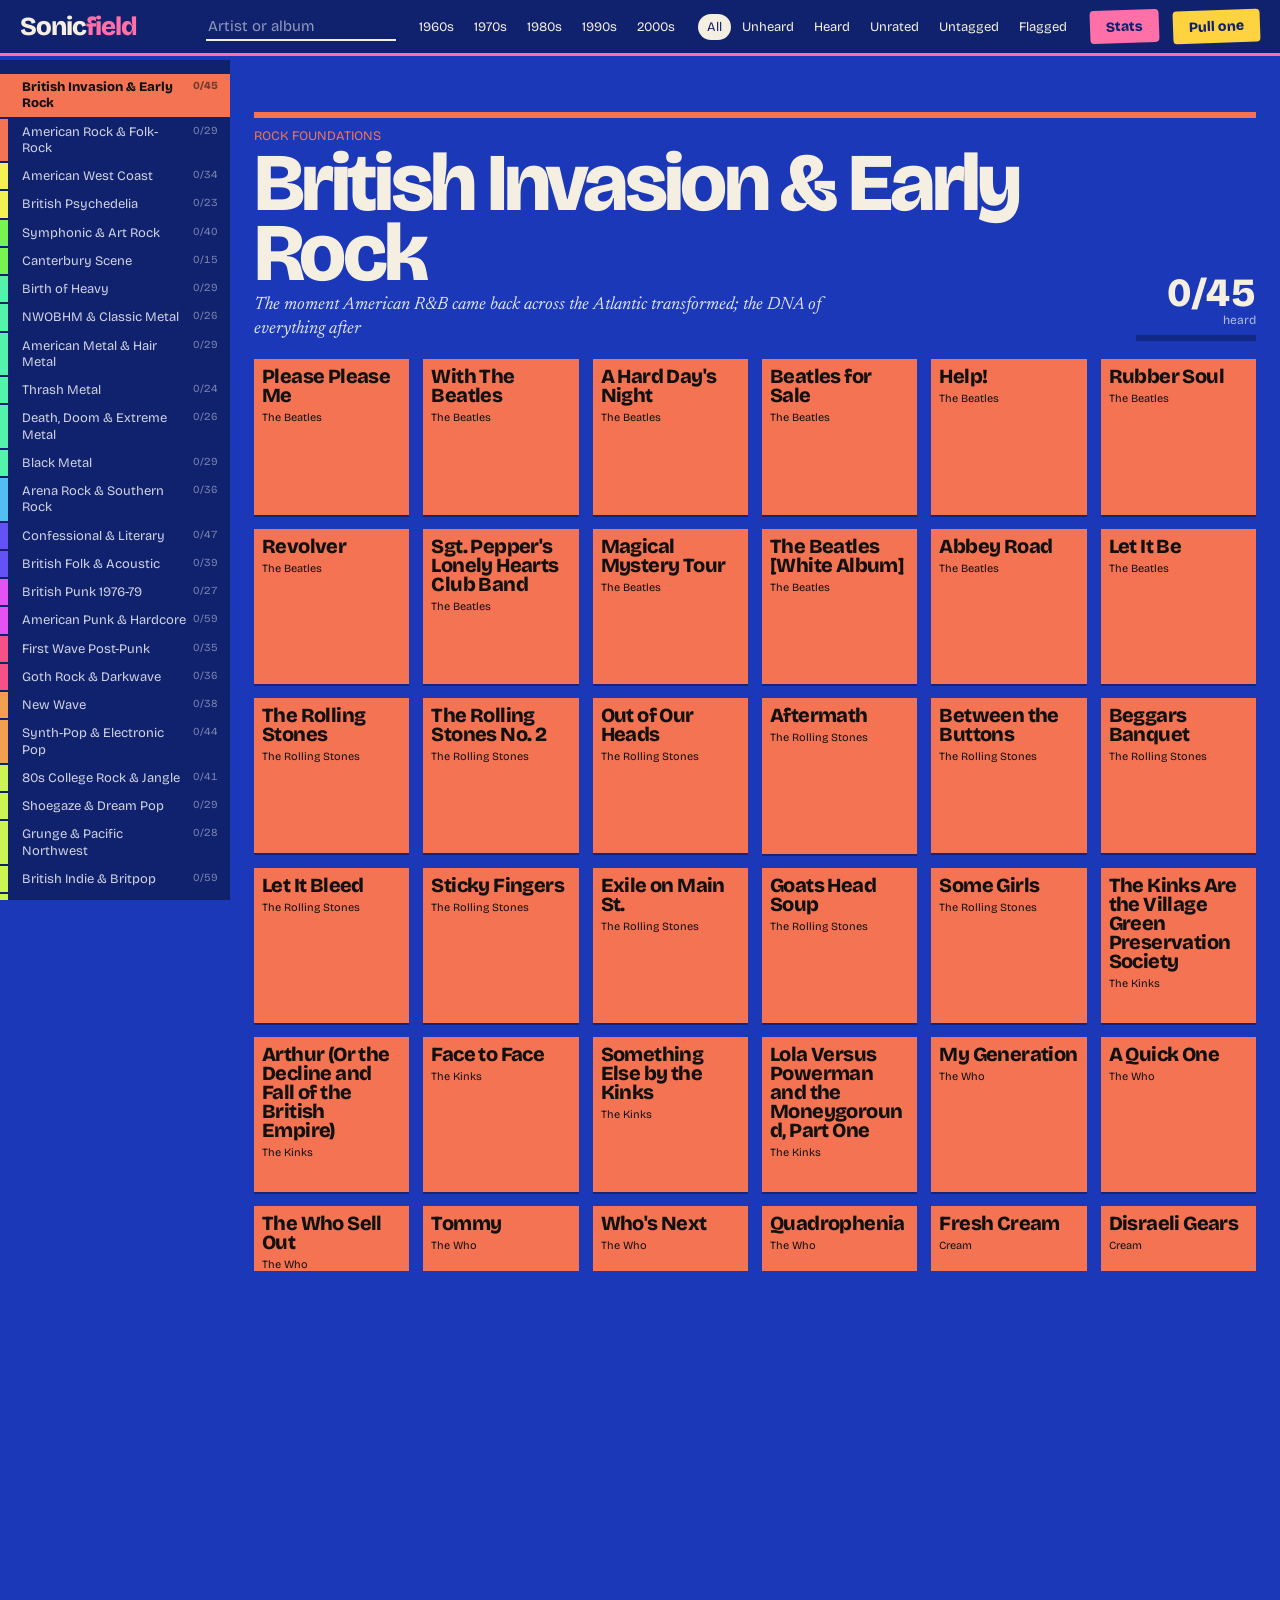
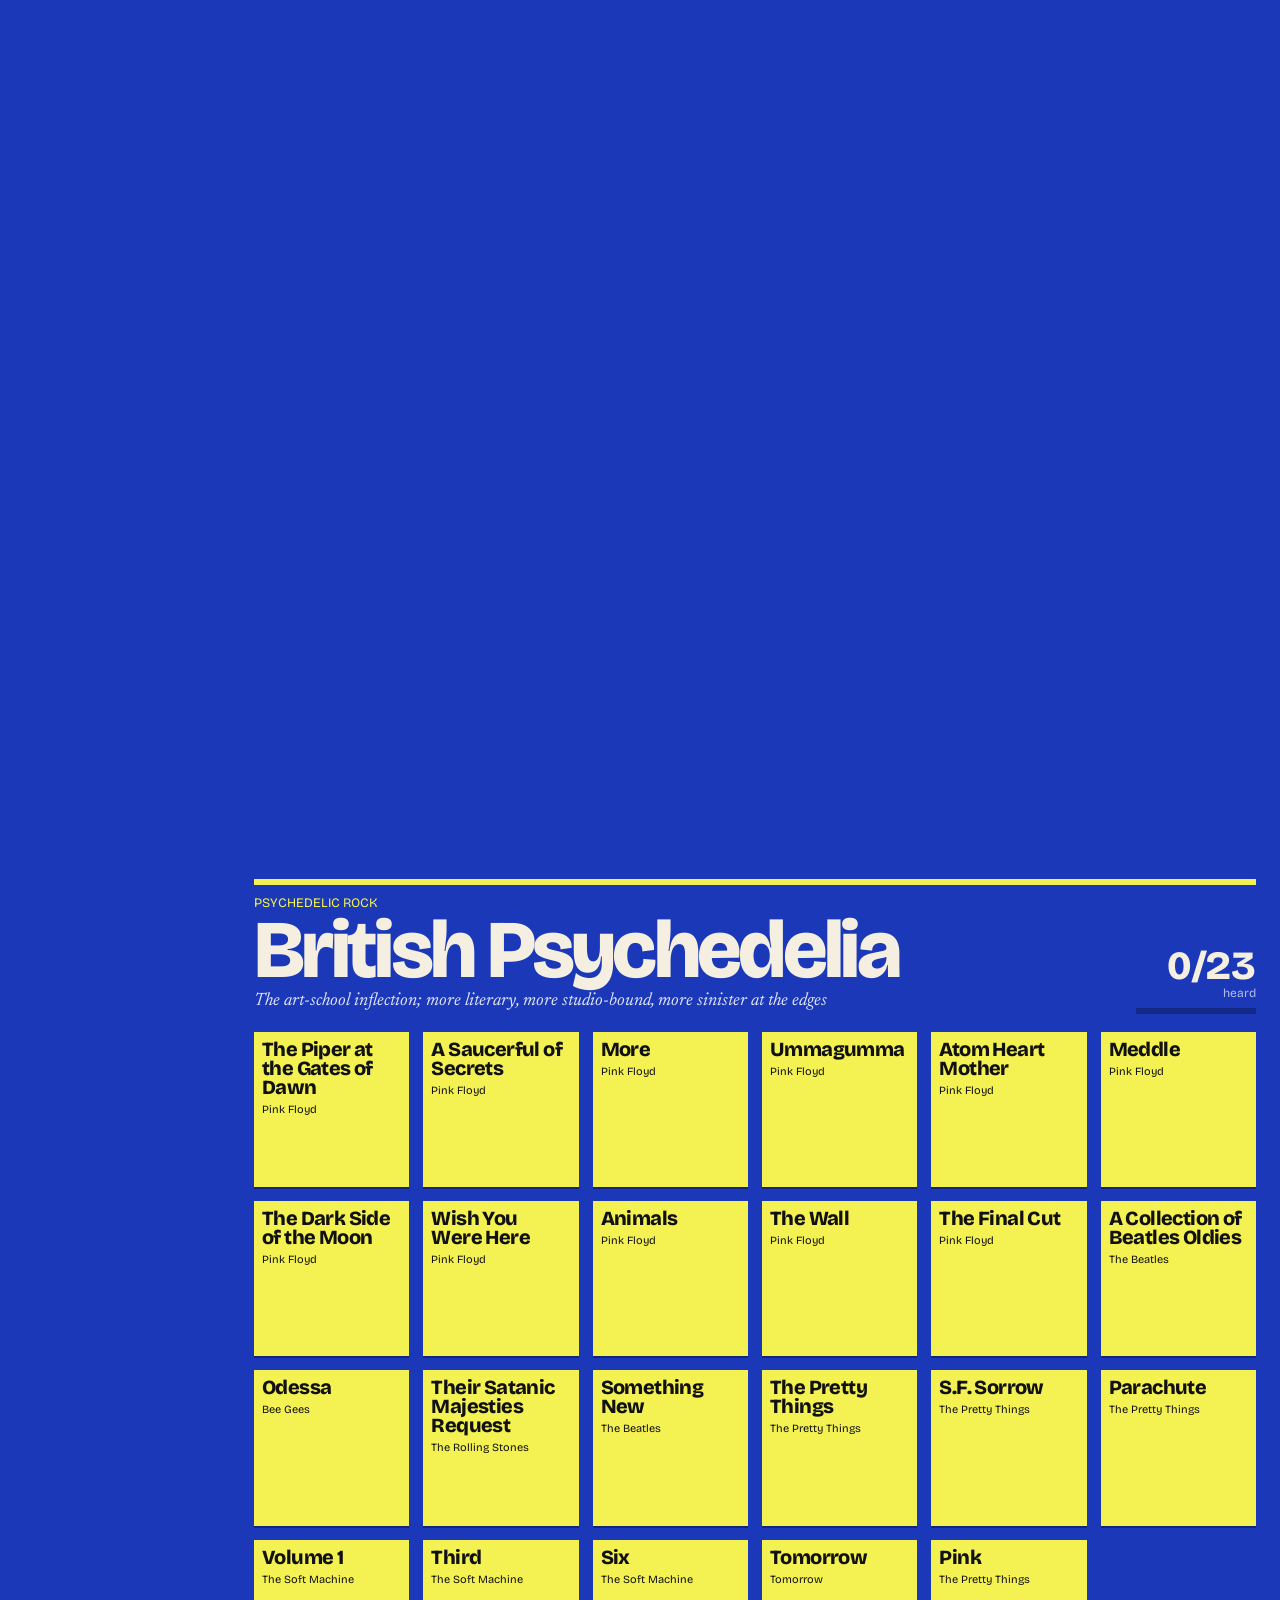
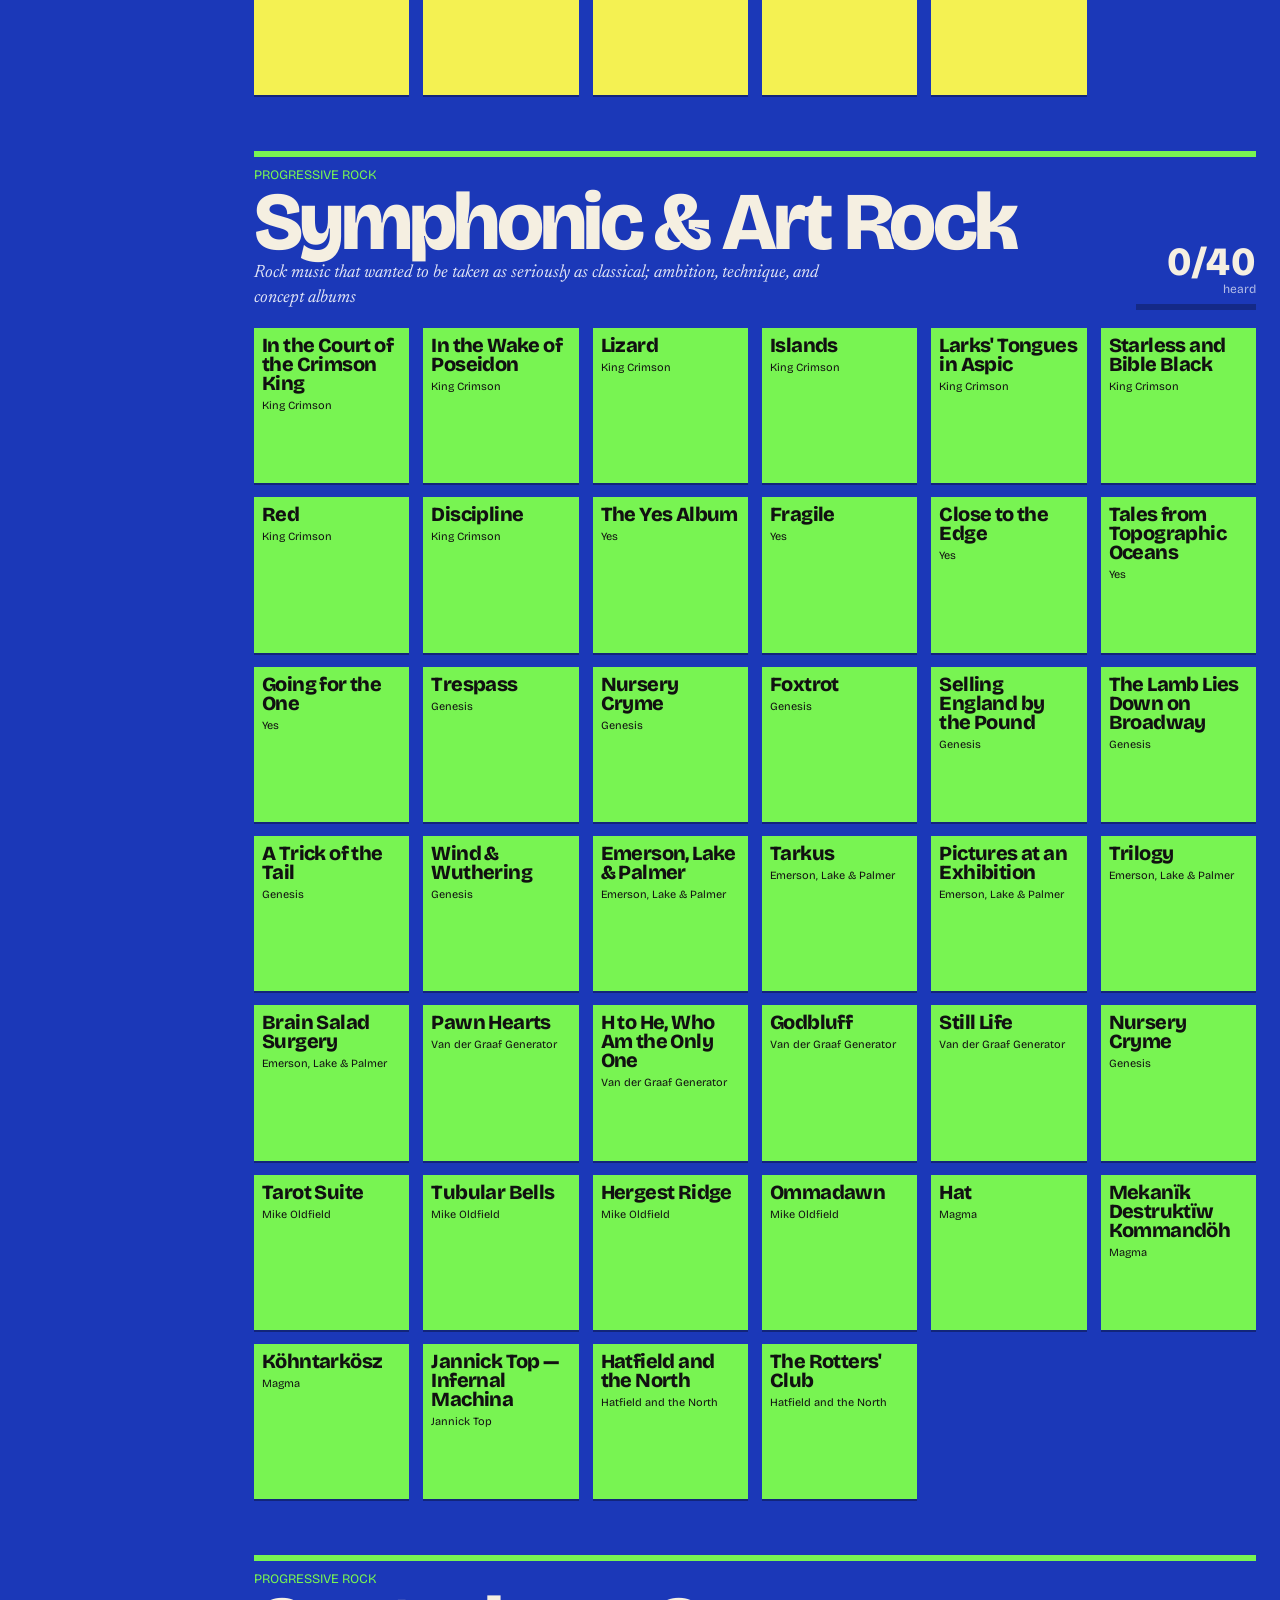
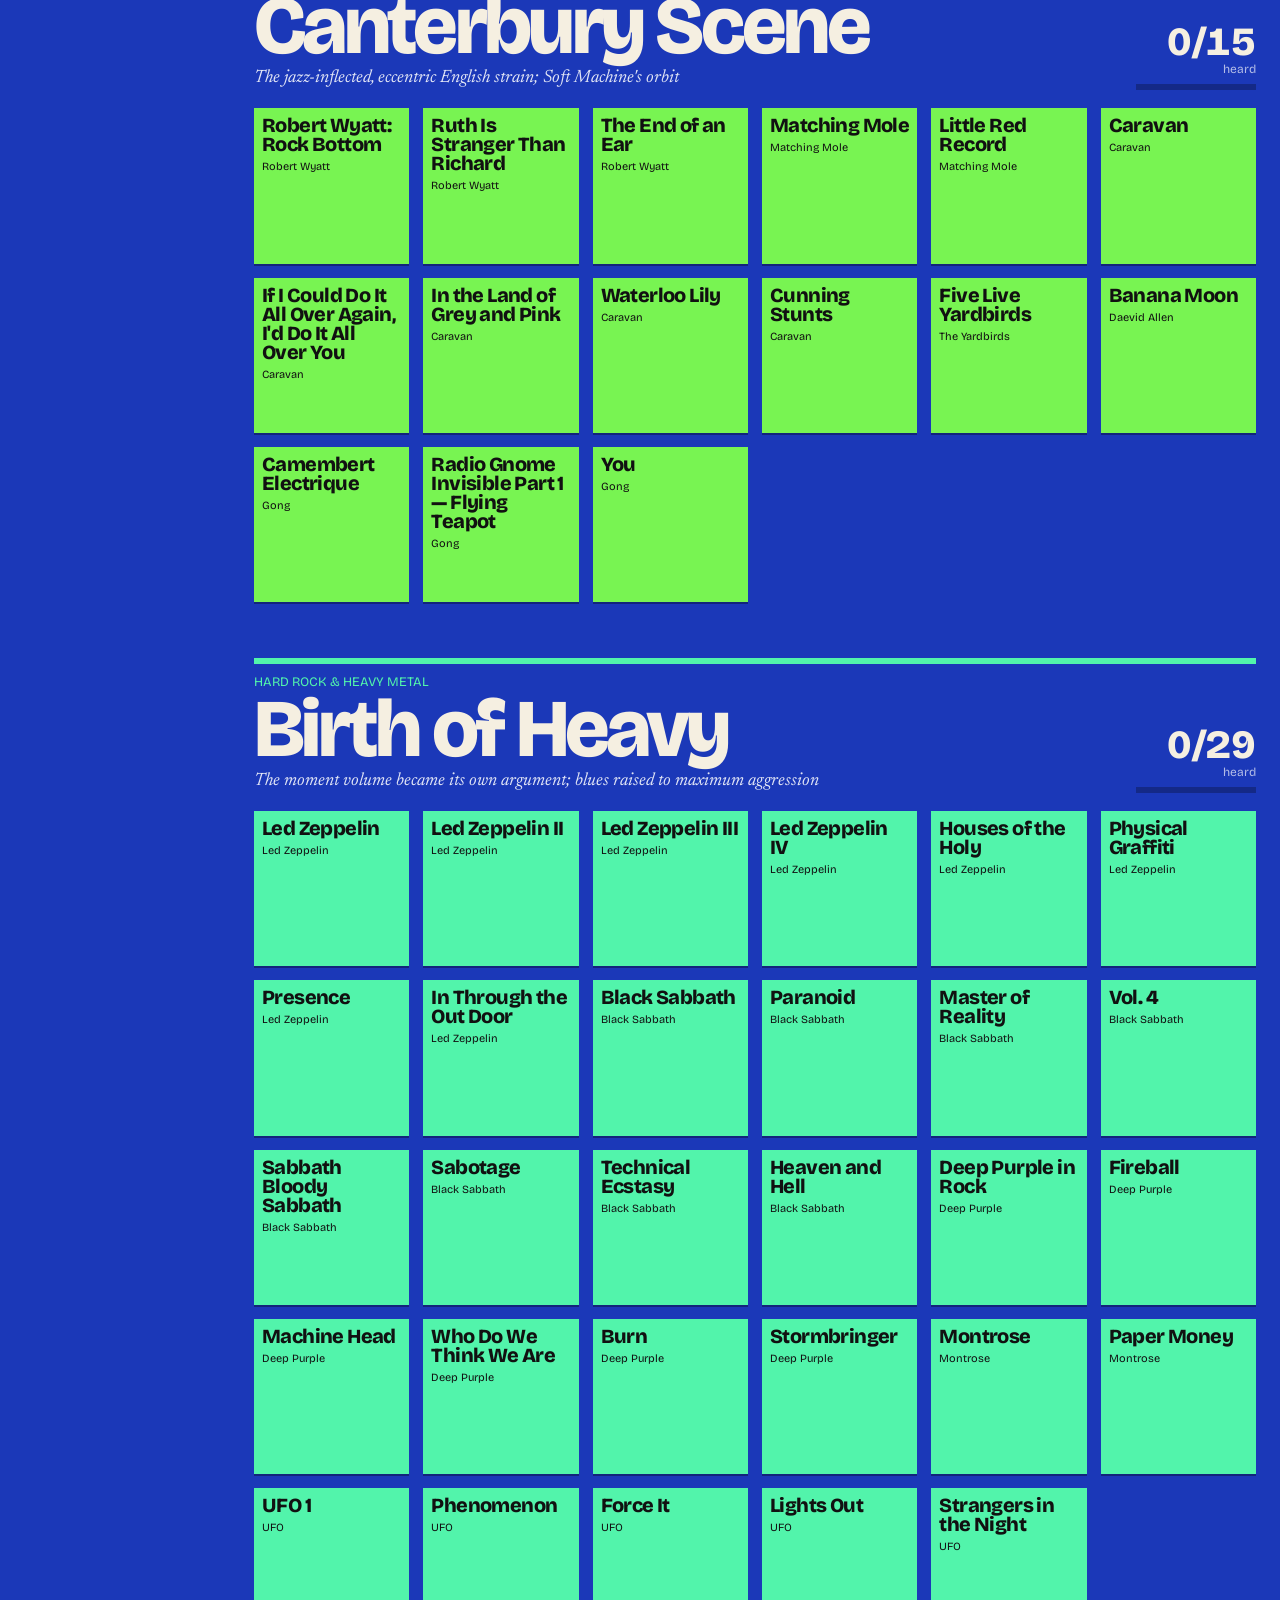
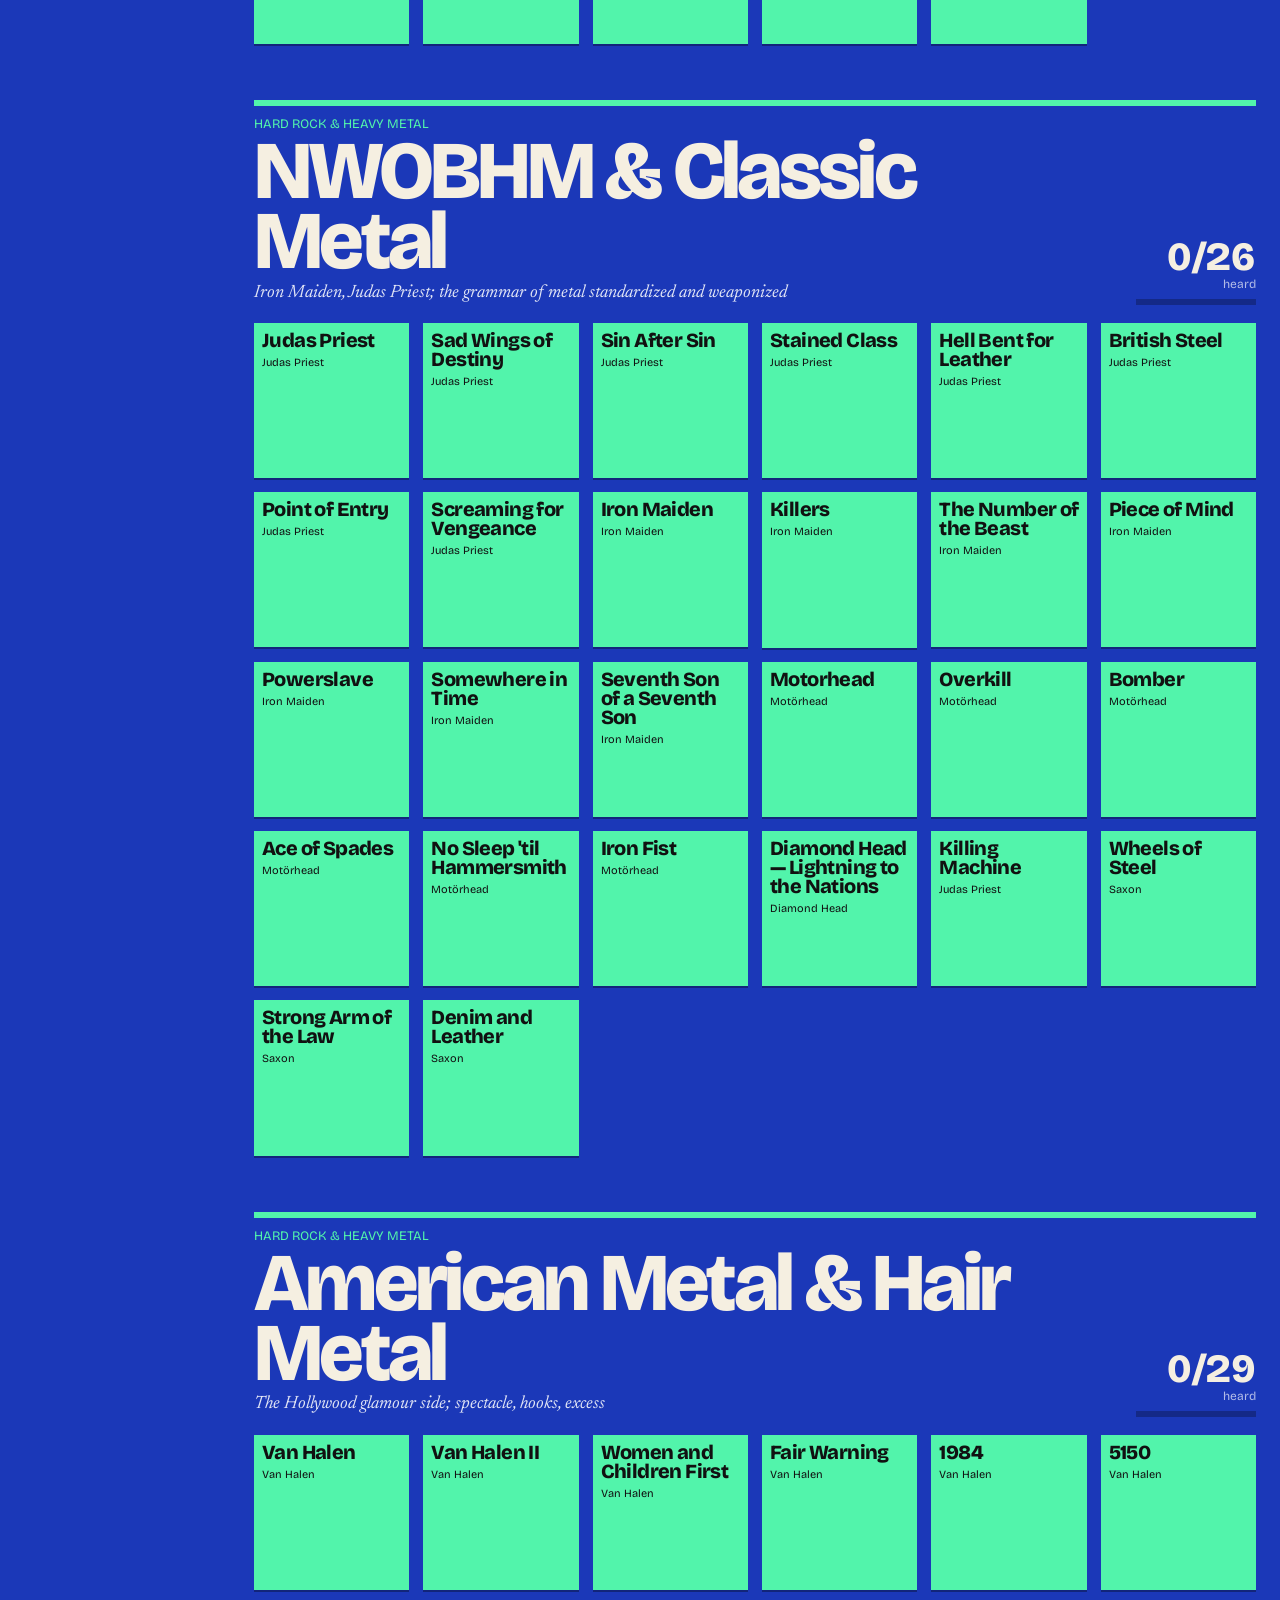
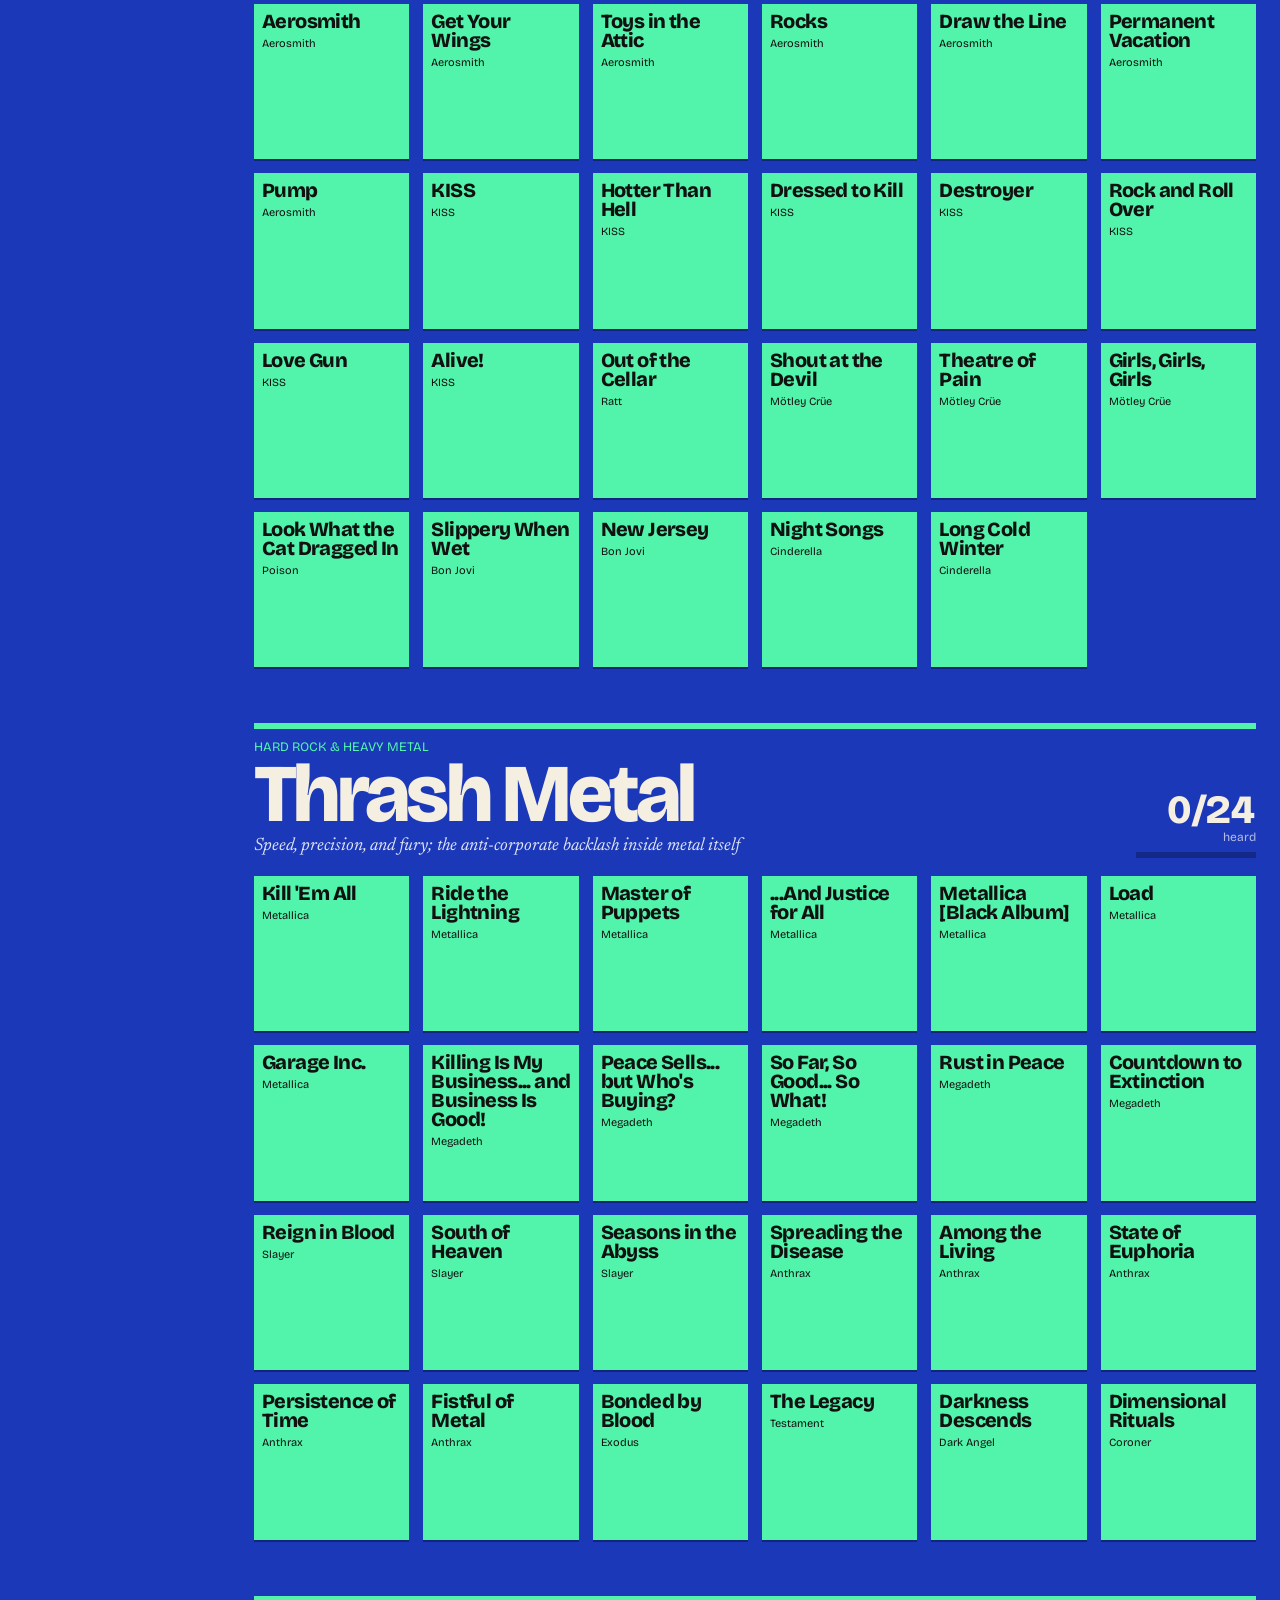
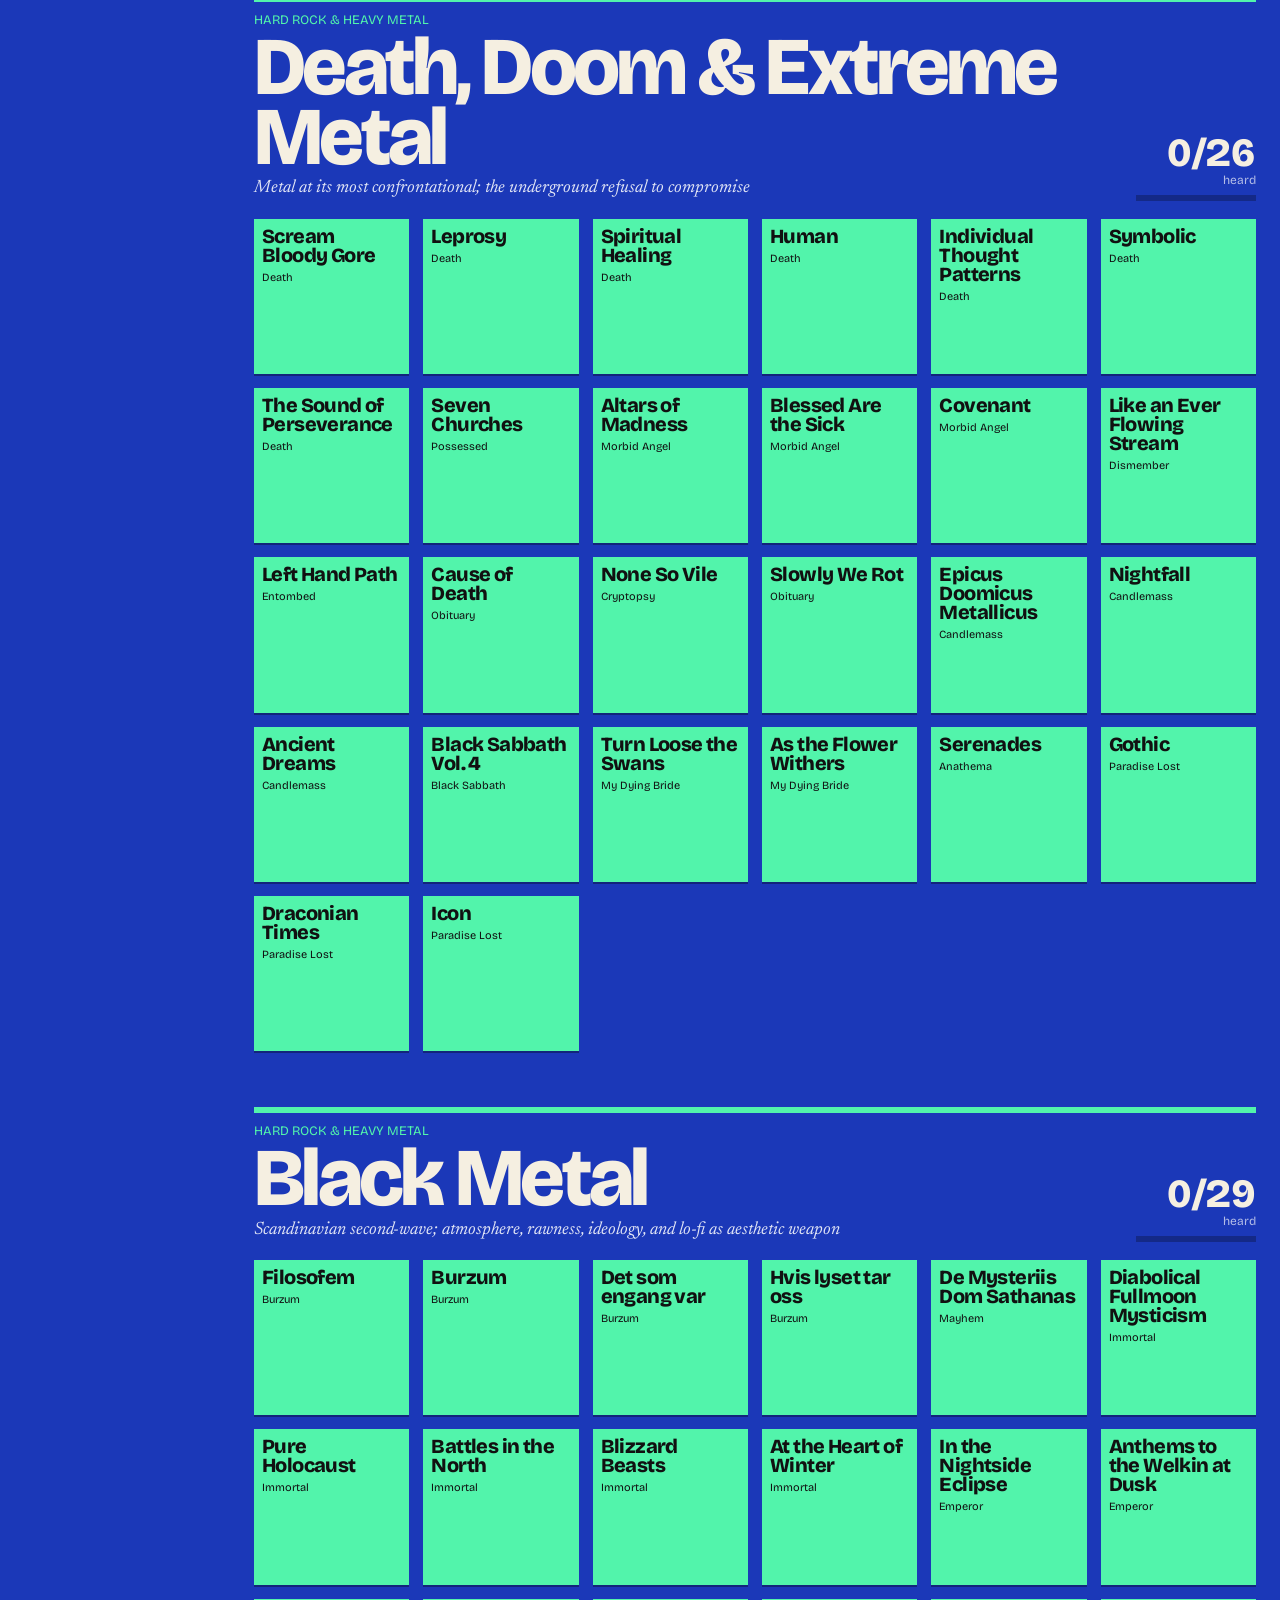
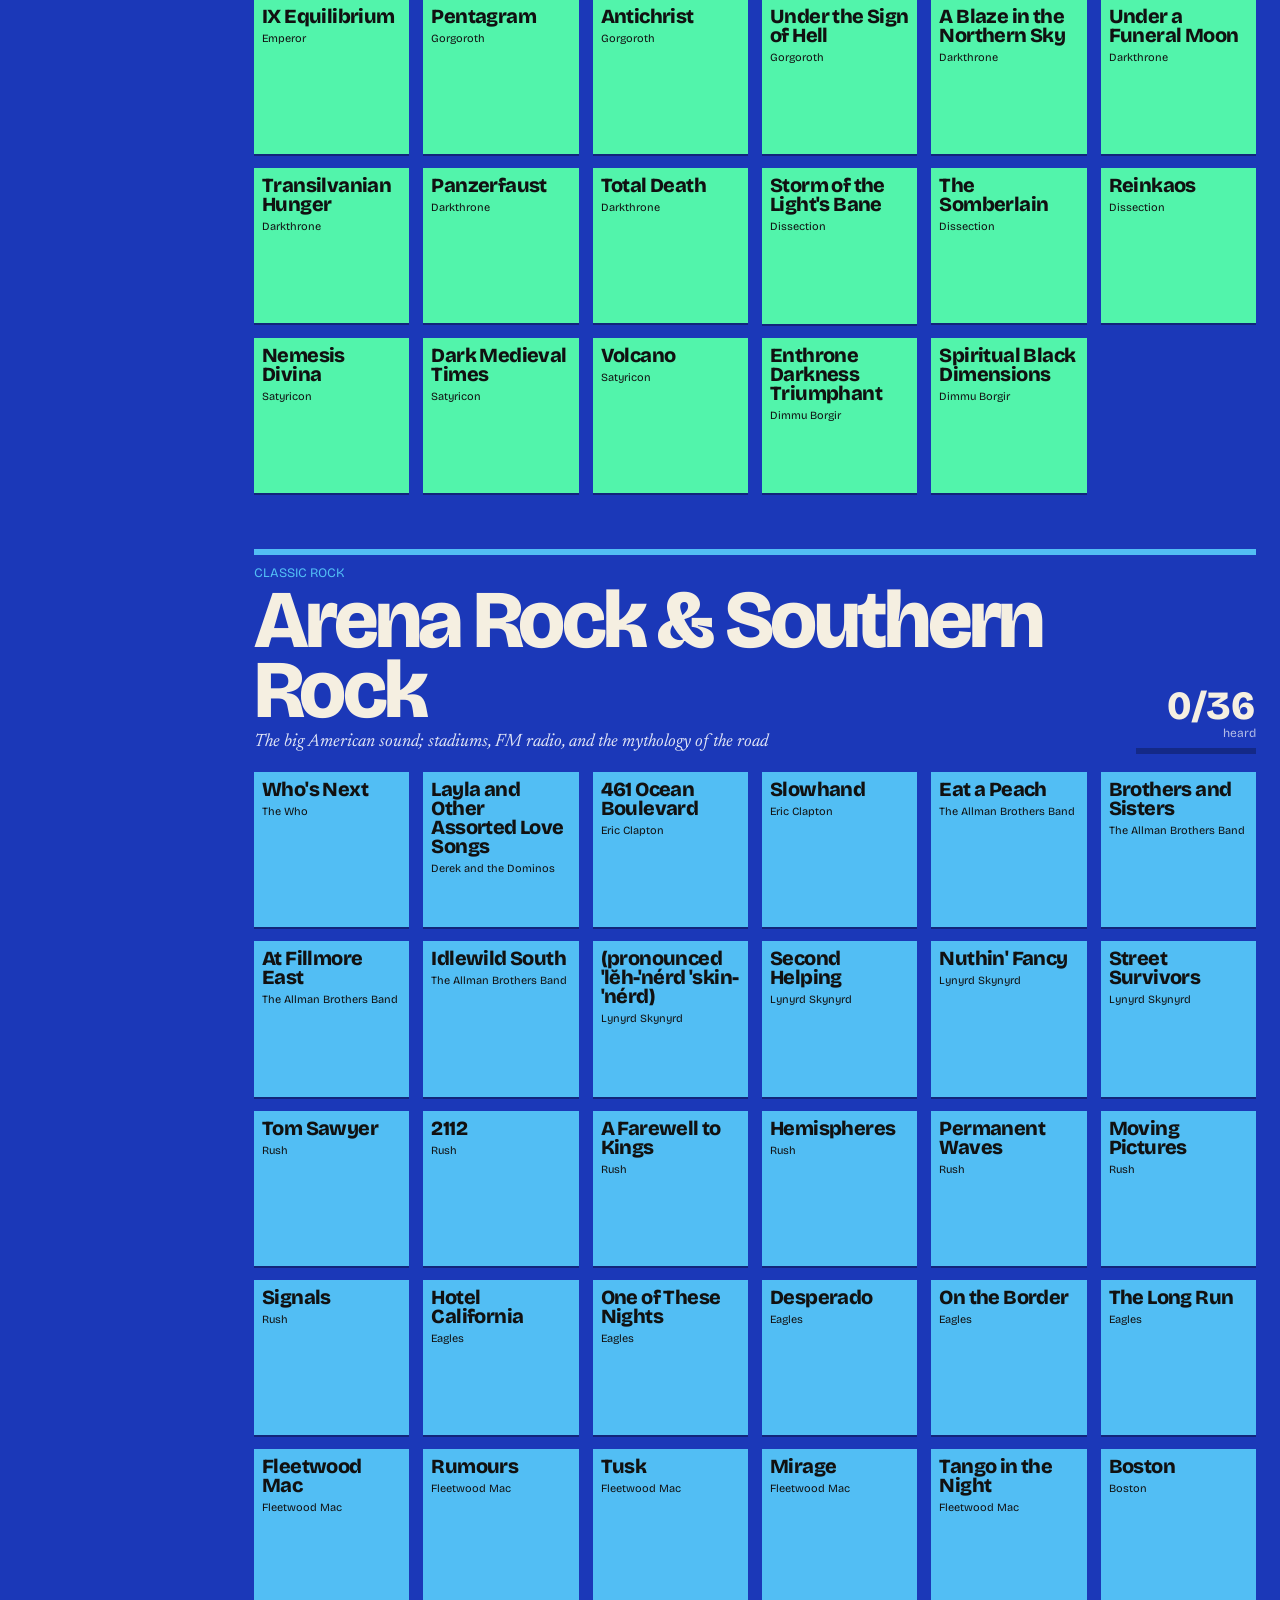
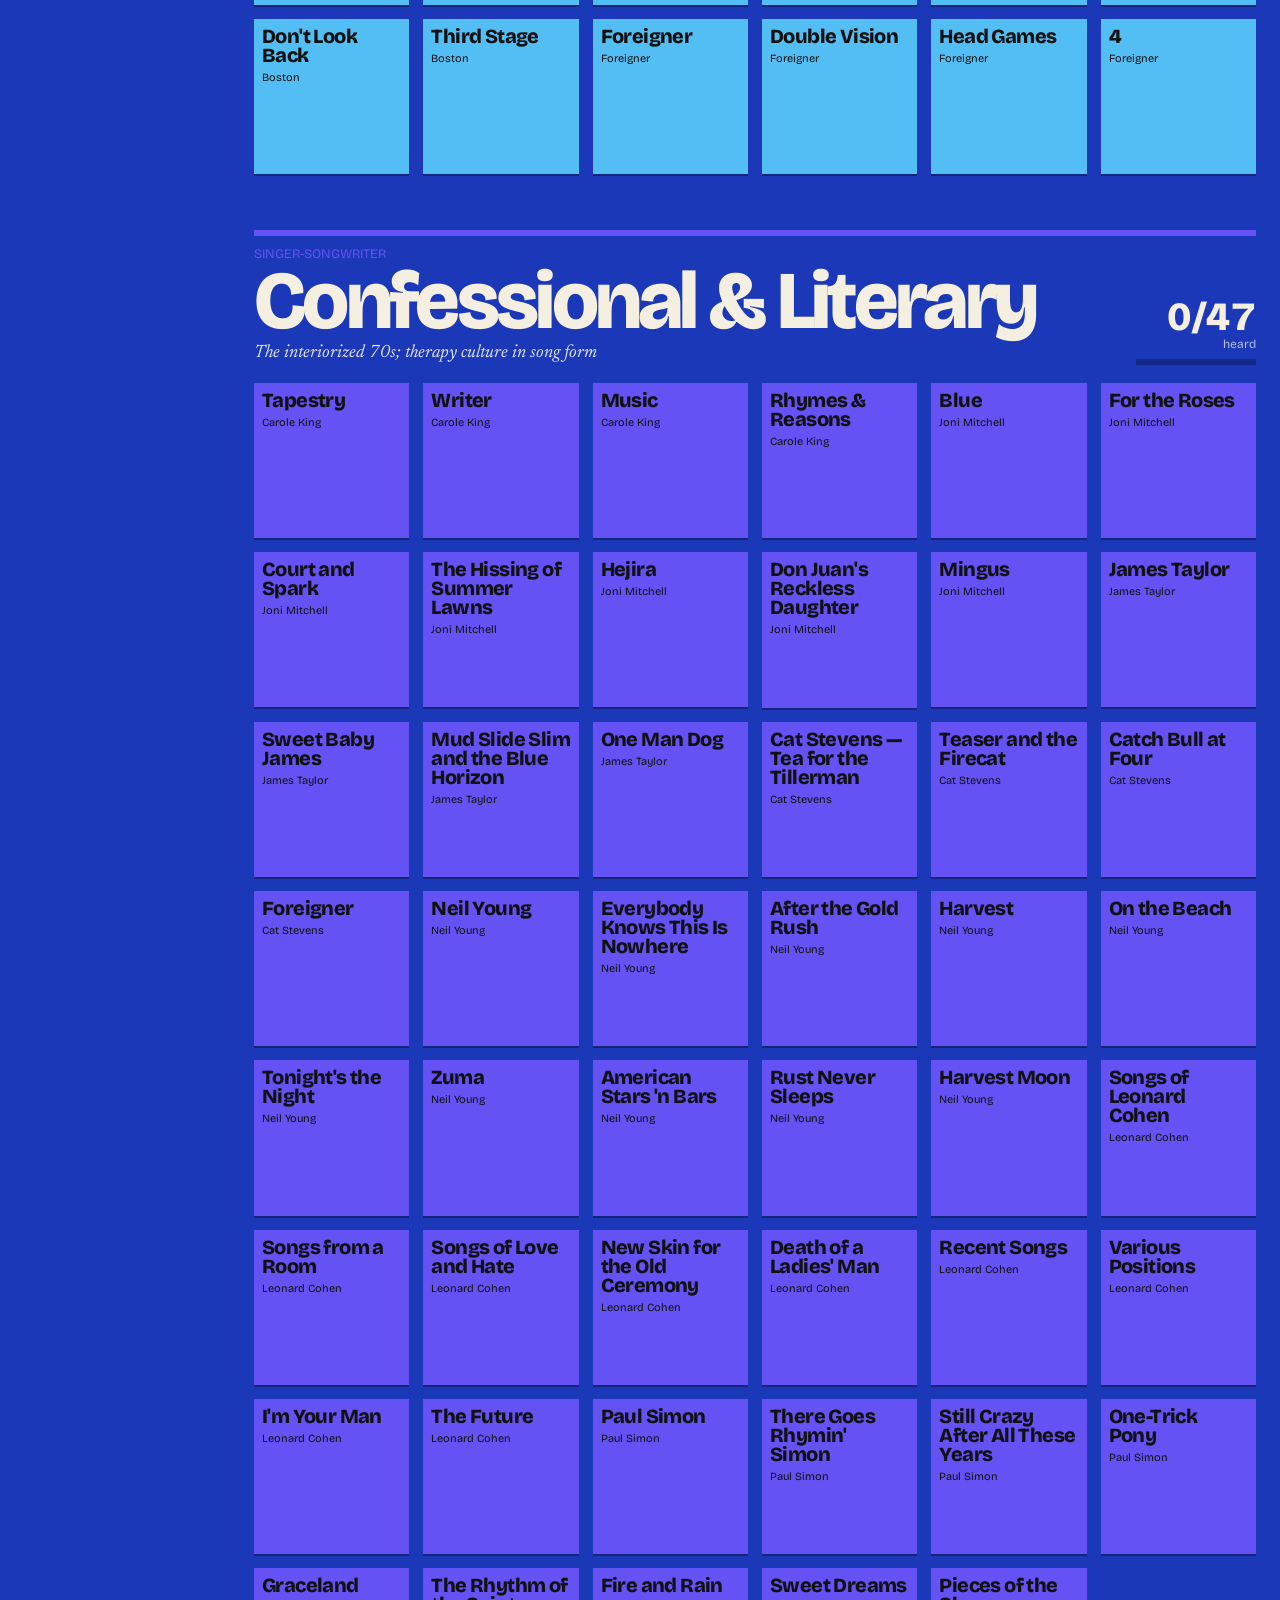
==== index.html @ 92a3d91a "Add files via upload" ====
<!DOCTYPE html>
<html lang="en">
<head>
<meta charset="UTF-8"><meta name="viewport" content="width=device-width,initial-scale=1">
<title>Sonicfield — 1,391 records, sorted into crates</title>
<meta name="description" content="A record-shop dig through rock and its descendants, 1960–2010. Pull a sleeve, play it in Apple Music, mark it heard.">
<link rel="preconnect" href="https://fonts.googleapis.com"><link rel="preconnect" href="https://fonts.gstatic.com" crossorigin>
<link href="https://fonts.googleapis.com/css2?family=Bricolage+Grotesque:opsz,wght@12..96,400;12..96,800&family=Newsreader:ital,opsz,wght@0,6..72,400;1,6..72,400&display=swap" rel="stylesheet">
<link rel="stylesheet" href="style.css">
</head>
<body>
<header class="bar">
  <h1>Sonic<i>field</i></h1>
  <input id="q" type="search" placeholder="Artist or album" aria-label="Search records" autocomplete="off">
  <div class="chips" id="dec" role="group" aria-label="Decade"></div>
  <div class="chips" id="hf" role="group" aria-label="Heard filter">
    <button data-h="all" aria-pressed="true">All</button><button data-h="no" aria-pressed="false">Unheard</button><button data-h="yes" aria-pressed="false">Heard</button><button data-h="unrated" aria-pressed="false">Unrated</button><button data-h="untagged" aria-pressed="false">Untagged</button><button data-h="flag" aria-pressed="false">Flagged</button>
  </div>
  <button id="sb" class="pull alt">Stats</button><button id="pull" class="pull">Pull one</button>
</header>
<nav id="rail" aria-label="Crates"></nav>
<main id="wall"><p class="load">Sorting the crates…</p></main>
<section id="stats"></section>
<aside id="sheet" aria-hidden="true" aria-label="Record detail"></aside>
<div id="veil"></div>
<script type="module" src="app.js"></script>
</body>
</html>
---- style.css ----
:root{--blue:#1b38b8;--deep:#10226e;--paper:#f5efe1;--pink:#ff6fa8;--sun:#ffd23f;--rail:230px;
--d:'Bricolage Grotesque',Impact,'Arial Narrow',sans-serif;--s:'Newsreader',Georgia,serif}
*{box-sizing:border-box;margin:0}
html{scroll-behavior:smooth;scroll-padding-top:70px}
body{background:var(--blue);color:var(--paper);font:400 16px/1.5 var(--s)}
button,input{font:inherit;color:inherit;background:none;border:0;cursor:pointer}
:focus-visible{outline:3px solid var(--sun);outline-offset:2px}
.bar{position:sticky;top:0;z-index:20;display:flex;gap:14px;align-items:center;flex-wrap:wrap;padding:10px 20px;background:var(--deep);border-bottom:3px solid var(--pink)}
.bar h1{font:800 26px/1 var(--d);letter-spacing:-.04em;margin-right:auto}.bar h1 i{color:var(--pink);font-style:normal}
#q{cursor:text;border-bottom:2px solid var(--paper);padding:4px 2px;width:190px;font:400 15px var(--d)}
#q::placeholder{color:#fff8}
.chips{display:flex;gap:2px}.chips button{font:400 13px var(--d);padding:5px 9px;border-radius:99px}
.chips button[aria-pressed=true]{background:var(--paper);color:var(--deep)}
.pull{font:800 14px var(--d);background:var(--sun);color:var(--deep);padding:8px 16px;border-radius:4px;transform:rotate(-2deg);transition:transform .2s}
.pull:hover{transform:rotate(1deg) scale(1.06)}
#rail{position:fixed;top:60px;bottom:0;left:0;width:var(--rail);overflow:auto;padding:14px 0 40px;background:var(--deep);scrollbar-width:thin}
#rail a{display:flex;justify-content:space-between;gap:6px;padding:5px 12px 5px 14px;font:400 13px/1.25 var(--d);color:#fffc;text-decoration:none;border-left:8px solid var(--c);margin-bottom:2px}
#rail a small{opacity:.55;font-variant-numeric:tabular-nums}
#rail a.on{background:var(--c);color:#111;font-weight:800}
#rail a.done small::before{content:"● "}
#wall{margin-left:var(--rail);padding:0 24px 120px}
.crate{padding-top:56px}
.crate header{display:grid;grid-template-columns:1fr auto;gap:4px 24px;align-items:end;margin-bottom:18px;border-top:6px solid var(--c);padding-top:10px}
.crate .fam{font:400 13px var(--d);color:var(--c)}
.crate h2{font:800 clamp(38px,6.4vw,92px)/.86 var(--d);letter-spacing:-.045em;grid-column:1}
.crate p{font:italic 400 18px/1.35 var(--s);max-width:60ch;grid-column:1;color:#fffd}
.crate .tally{grid-row:1/4;grid-column:2;text-align:right;font:800 40px/1 var(--d);font-variant-numeric:tabular-nums}
.crate .tally small{display:block;font:400 12px var(--d);color:#fffa}
.tally i{display:block;height:6px;background:#0004;margin-top:8px;width:120px;margin-left:auto}.tally i b{display:block;height:100%;background:var(--c)}
.shelf{display:grid;grid-template-columns:repeat(auto-fill,minmax(150px,1fr));gap:14px}
.sl{position:relative;aspect-ratio:1;perspective:600px;text-align:left;display:block;width:100%}
.sl .in{position:absolute;inset:0;transform-style:preserve-3d;transition:transform .25s cubic-bezier(.2,.8,.2,1),box-shadow .25s;box-shadow:0 2px 0 #0005;background:var(--c);overflow:hidden}
.sl:hover .in,.sl:focus-visible .in{transform:translateY(-6px) rotateX(var(--rx,0deg)) rotateY(var(--ry,0deg));box-shadow:0 18px 26px #0007}
.sl img{position:absolute;inset:0;width:100%;height:100%;object-fit:cover;opacity:0;transition:opacity .4s}.sl img.ok{opacity:1}
.sl .t{position:absolute;inset:0;padding:8px;color:#111;font:800 clamp(14px,1.6vw,20px)/.95 var(--d);letter-spacing:-.03em;overflow:hidden;word-break:break-word}
.sl .t em{display:block;font:400 11px var(--d);margin-top:6px;letter-spacing:0}
.sl .y{position:absolute;left:0;bottom:0;padding:2px 8px;background:var(--sun);color:var(--deep);font:800 14px var(--d);transform:translateY(100%);transition:transform .2s}
.sl:hover .y,.sl:focus-visible .y{transform:none}
.sl.heard .in::after{content:"HEARD";position:absolute;top:10px;right:-28px;transform:rotate(38deg);background:var(--pink);color:var(--deep);font:800 10px var(--d);padding:1px 30px;letter-spacing:.08em}
.sl.heard img{filter:saturate(.35) brightness(.75)}
.load,.none{font:800 30px var(--d);padding:80px 0}
#veil{position:fixed;inset:0;background:#000a;opacity:0;pointer-events:none;transition:opacity .25s;z-index:30}
#veil.on{opacity:1;pointer-events:auto}
#sheet{position:fixed;z-index:40;top:0;right:0;bottom:0;width:min(520px,100%);background:var(--paper);color:#151515;transform:translateX(102%);transition:transform .35s cubic-bezier(.2,.8,.2,1);overflow:auto;padding:28px}
#sheet.on{transform:none}
.disc{position:relative;margin:8px 0 26px;aspect-ratio:1.55;}
.disc .rec{position:absolute;top:0;left:0;width:64%;aspect-ratio:1;border-radius:50%;background:repeating-radial-gradient(#111 0 2px,#222 3px 4px);transform:translateX(0);transition:transform .7s .25s cubic-bezier(.2,.8,.2,1);display:grid;place-items:center}
.disc .rec::after{content:"";width:30%;aspect-ratio:1;border-radius:50%;background:var(--c);box-shadow:0 0 0 6px #0003 inset}
#sheet.on .rec{transform:translateX(56%)}
.disc .cov{position:relative;width:64%;aspect-ratio:1;background:var(--c);box-shadow:6px 8px 20px #0005;overflow:hidden}
.disc .cov img{width:100%;height:100%;object-fit:cover;display:block}
.disc .cov .t{position:absolute;inset:0;padding:12px;font:800 26px/.9 var(--d);letter-spacing:-.04em;color:#111}
#sheet h3{font:800 clamp(30px,5vw,44px)/.92 var(--d);letter-spacing:-.04em}
#sheet .by{font:400 22px var(--s);font-style:italic;margin:4px 0 12px}
.meta{display:flex;gap:16px;flex-wrap:wrap;font:400 14px var(--d);border-block:2px solid #151515;padding:8px 0;margin-bottom:14px}.meta b{font-weight:800}
#sheet .acts{display:flex;gap:8px;flex-wrap:wrap;margin-bottom:8px}
.btn{font:800 15px var(--d);padding:11px 18px;border-radius:4px;background:#151515;color:var(--paper);text-decoration:none;display:inline-block}
.btn.alt{background:var(--pink);color:#151515}.btn.off{background:#0002;color:#151515;cursor:default}
.why{font:400 13px/1.4 var(--d);color:#444;margin-bottom:20px}
#sheet h4{font:800 15px var(--d);margin:20px 0 8px}
.strip{display:flex;gap:6px;overflow-x:auto;padding-bottom:6px}.strip .sl{width:84px;flex:none}
.strip .sl .t{font-size:11px}
.x{position:absolute;top:10px;right:14px;font:800 30px var(--d)}
@media(max-width:820px){:root{--rail:0px}#rail{position:static;width:auto;display:flex;overflow-x:auto;padding:0;top:auto}#rail a{flex:none;border-left:0;border-bottom:6px solid var(--c);white-space:nowrap}#wall{padding:0 12px 100px}.shelf{grid-template-columns:repeat(auto-fill,minmax(104px,1fr));gap:8px}.crate .tally{display:none}#q{width:130px}}
@media(prefers-reduced-motion:reduce){*,*::before,*::after{transition:none!important;scroll-behavior:auto!important}}
.sl:has(img.ok) .t{display:none}

.pull.alt{background:var(--pink)}body.stats #wall,body.stats #rail{display:none}#stats{display:none;padding:24px}body.stats #stats{display:block}
#stats h2{font:800 clamp(38px,6vw,80px)/.9 var(--d);letter-spacing:-.045em}#stats h3{font:800 20px var(--d);margin:28px 0 8px}
.sts{display:grid;grid-template-columns:repeat(auto-fill,minmax(170px,1fr));gap:8px;margin-top:16px}.st{text-align:left;padding:12px;background:var(--deep);border-left:6px solid var(--pink)}
.st b{display:block;font:800 26px/1.05 var(--d)}.st span{font:400 13px var(--d);color:#fffb}
.map{display:grid;grid-template-columns:repeat(auto-fill,minmax(112px,1fr));gap:6px}.map button{text-align:center;padding:4px}.map button:hover{background:var(--deep)}
.map svg{width:100%}.map span{display:block;font:400 11px/1.15 var(--d)}
.two{display:grid;grid-template-columns:1fr 1fr;gap:28px}@media(max-width:820px){.two{grid-template-columns:1fr}}
.rbar{display:flex;align-items:center;gap:8px;font:400 14px var(--d);margin:3px 0}.rbar i{height:14px;background:var(--sun)}.rbar em,.ln em{font-style:normal;opacity:.7}
.ln{display:flex;justify-content:space-between;width:100%;padding:5px 0;border-bottom:1px solid #fff3;font:400 15px var(--d);text-align:left}
.ed label{display:block;font:400 12px var(--d);margin:8px 0}.ed input,.ed select{display:block;width:100%;font:400 15px var(--d);padding:6px;border:2px solid #151515;background:#fff;color:#151515;cursor:text;margin-top:2px}
.ed .row{display:grid;grid-template-columns:repeat(4,1fr);gap:6px}.stars button{font-size:30px;color:#0003;line-height:1}.stars button.on{color:#e6a800}.stars button:last-child{font:400 12px var(--d);color:#444;margin-left:8px}
.flags{font:400 13px var(--d);color:#a00;padding-left:18px;margin-top:6px}
#stats .why{color:#fffc}
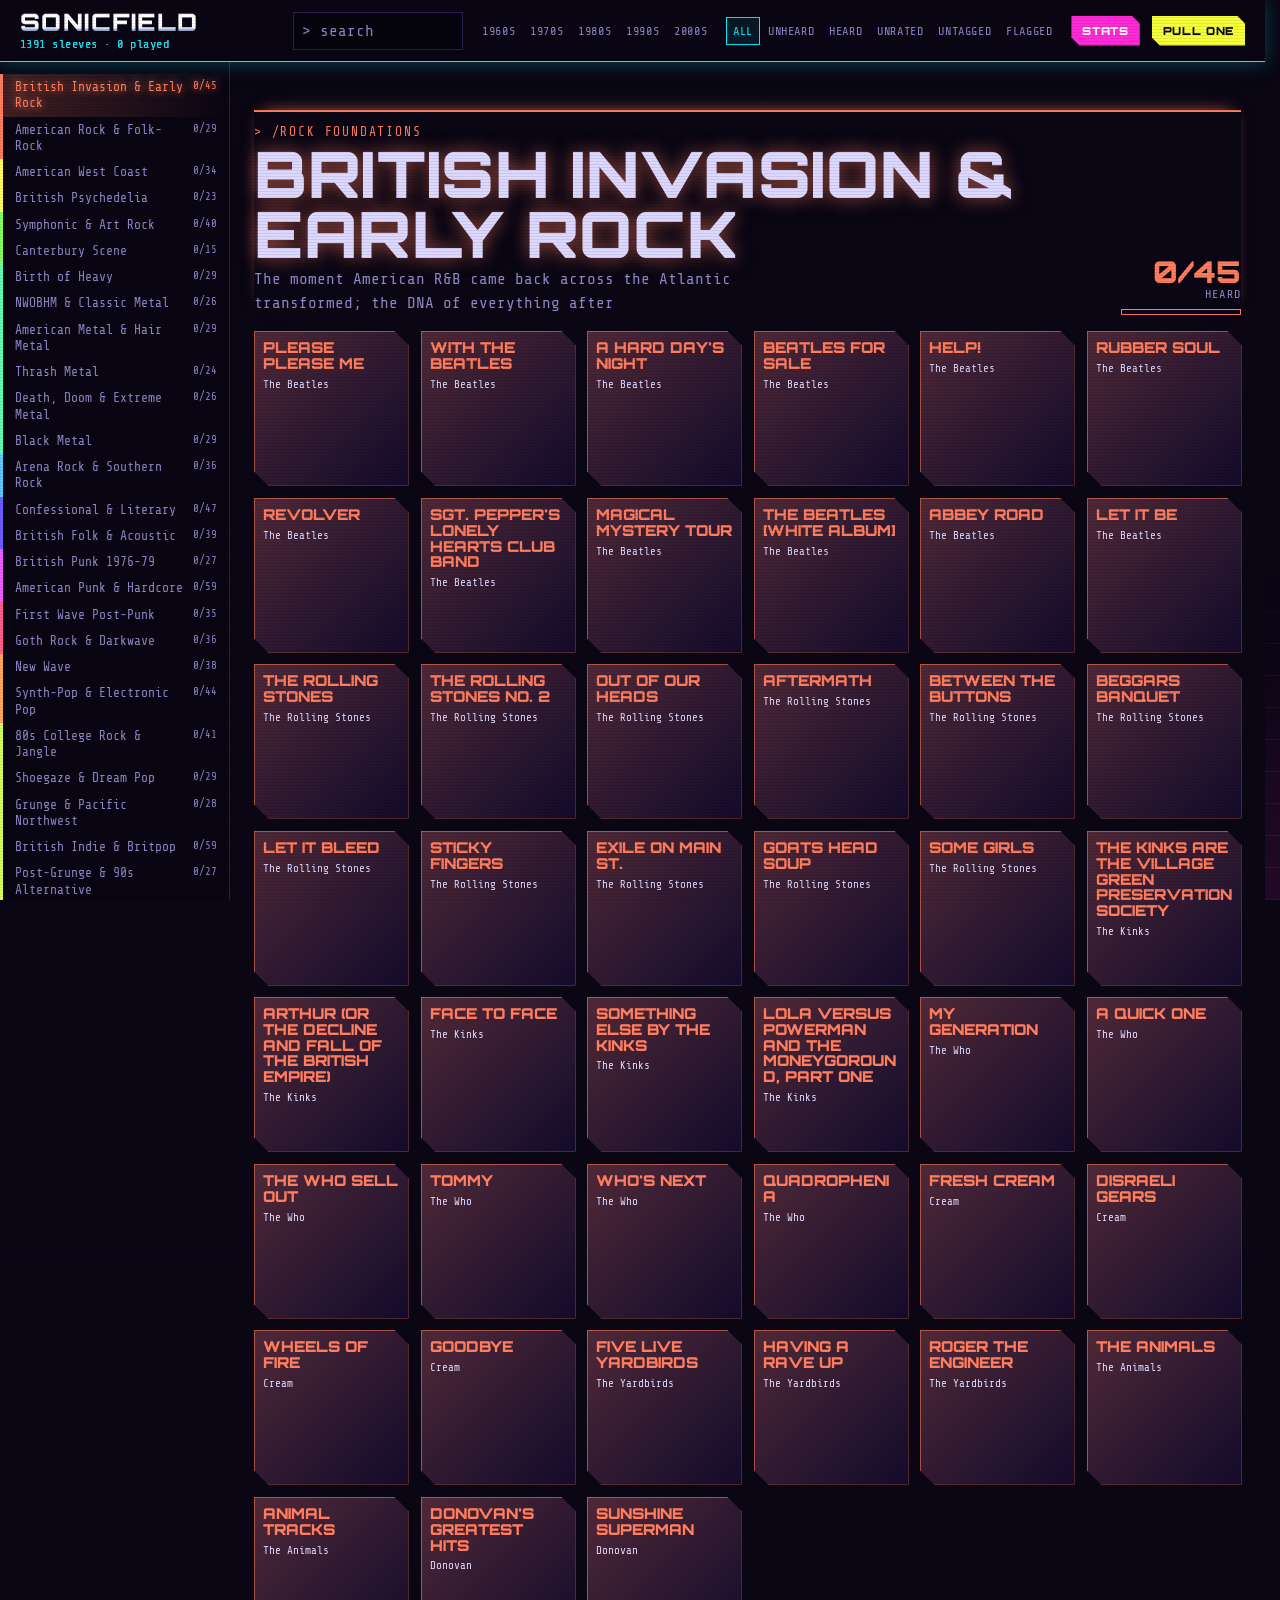
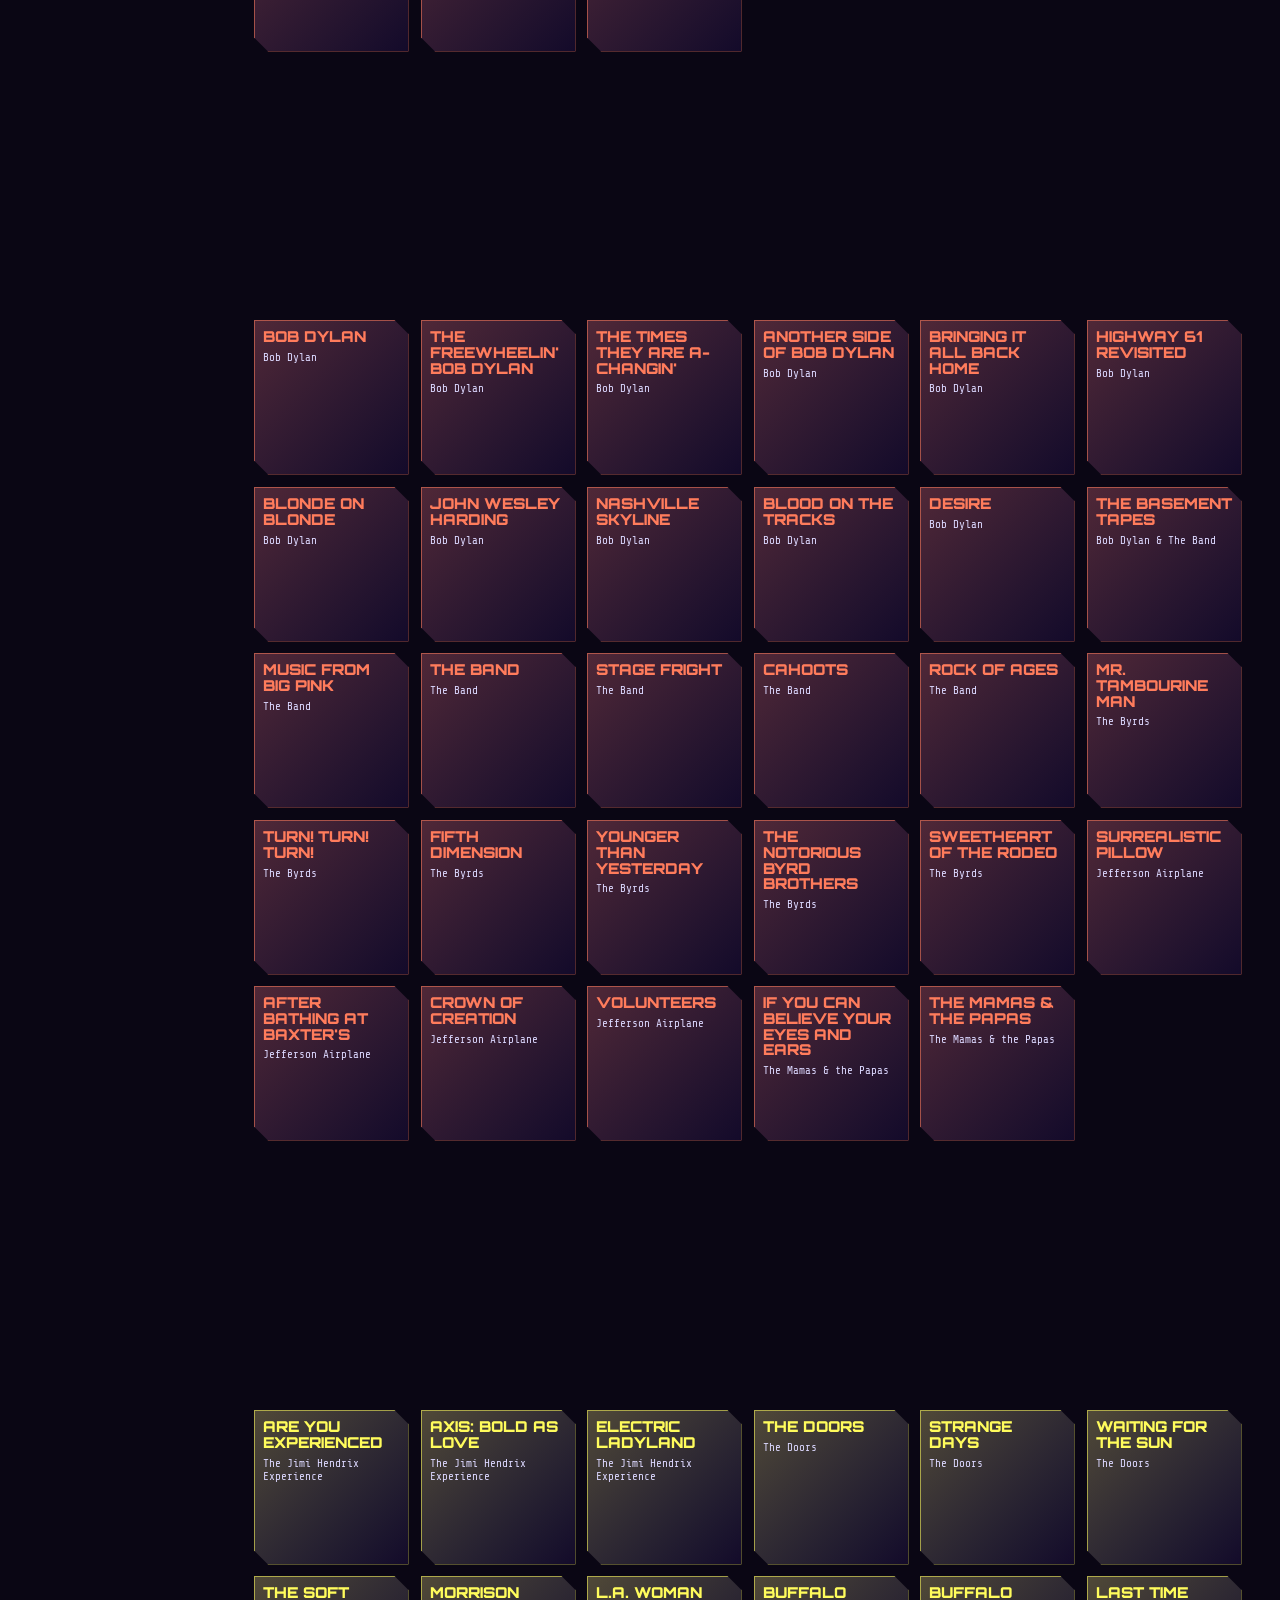
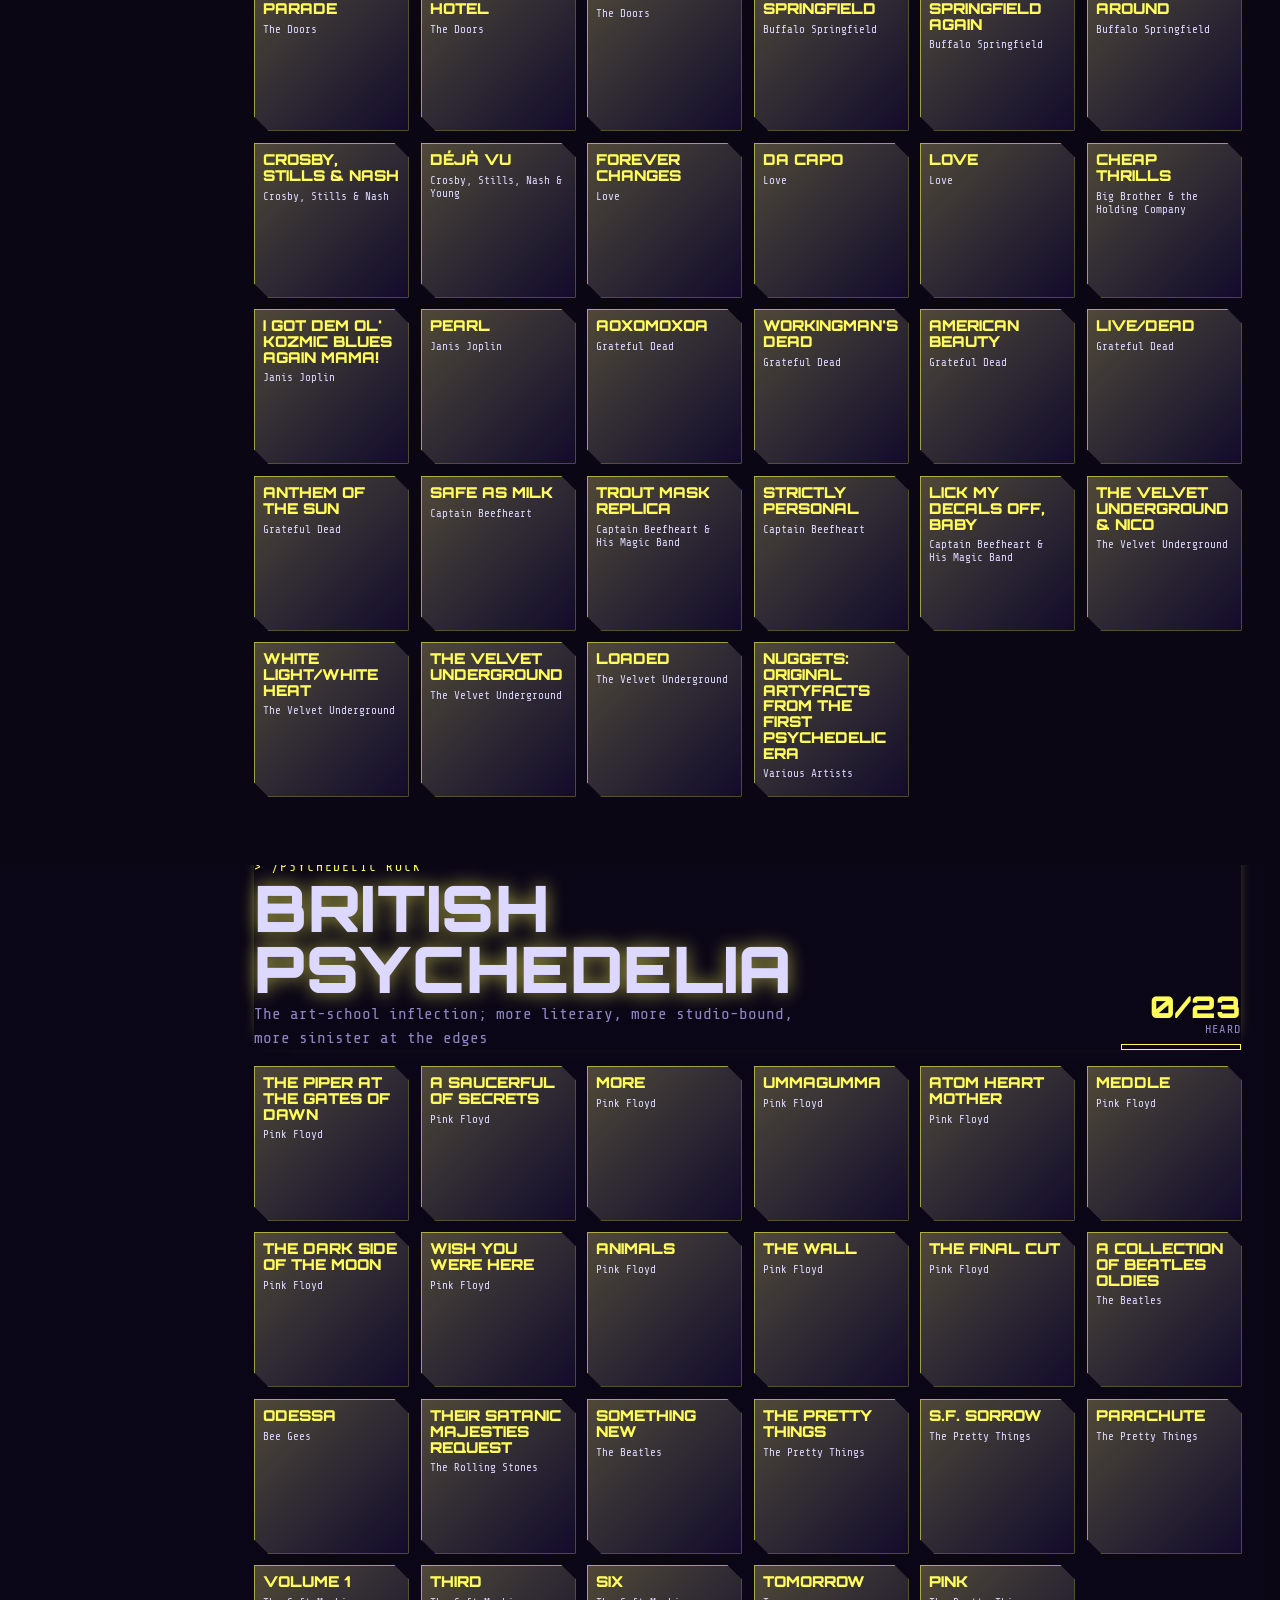
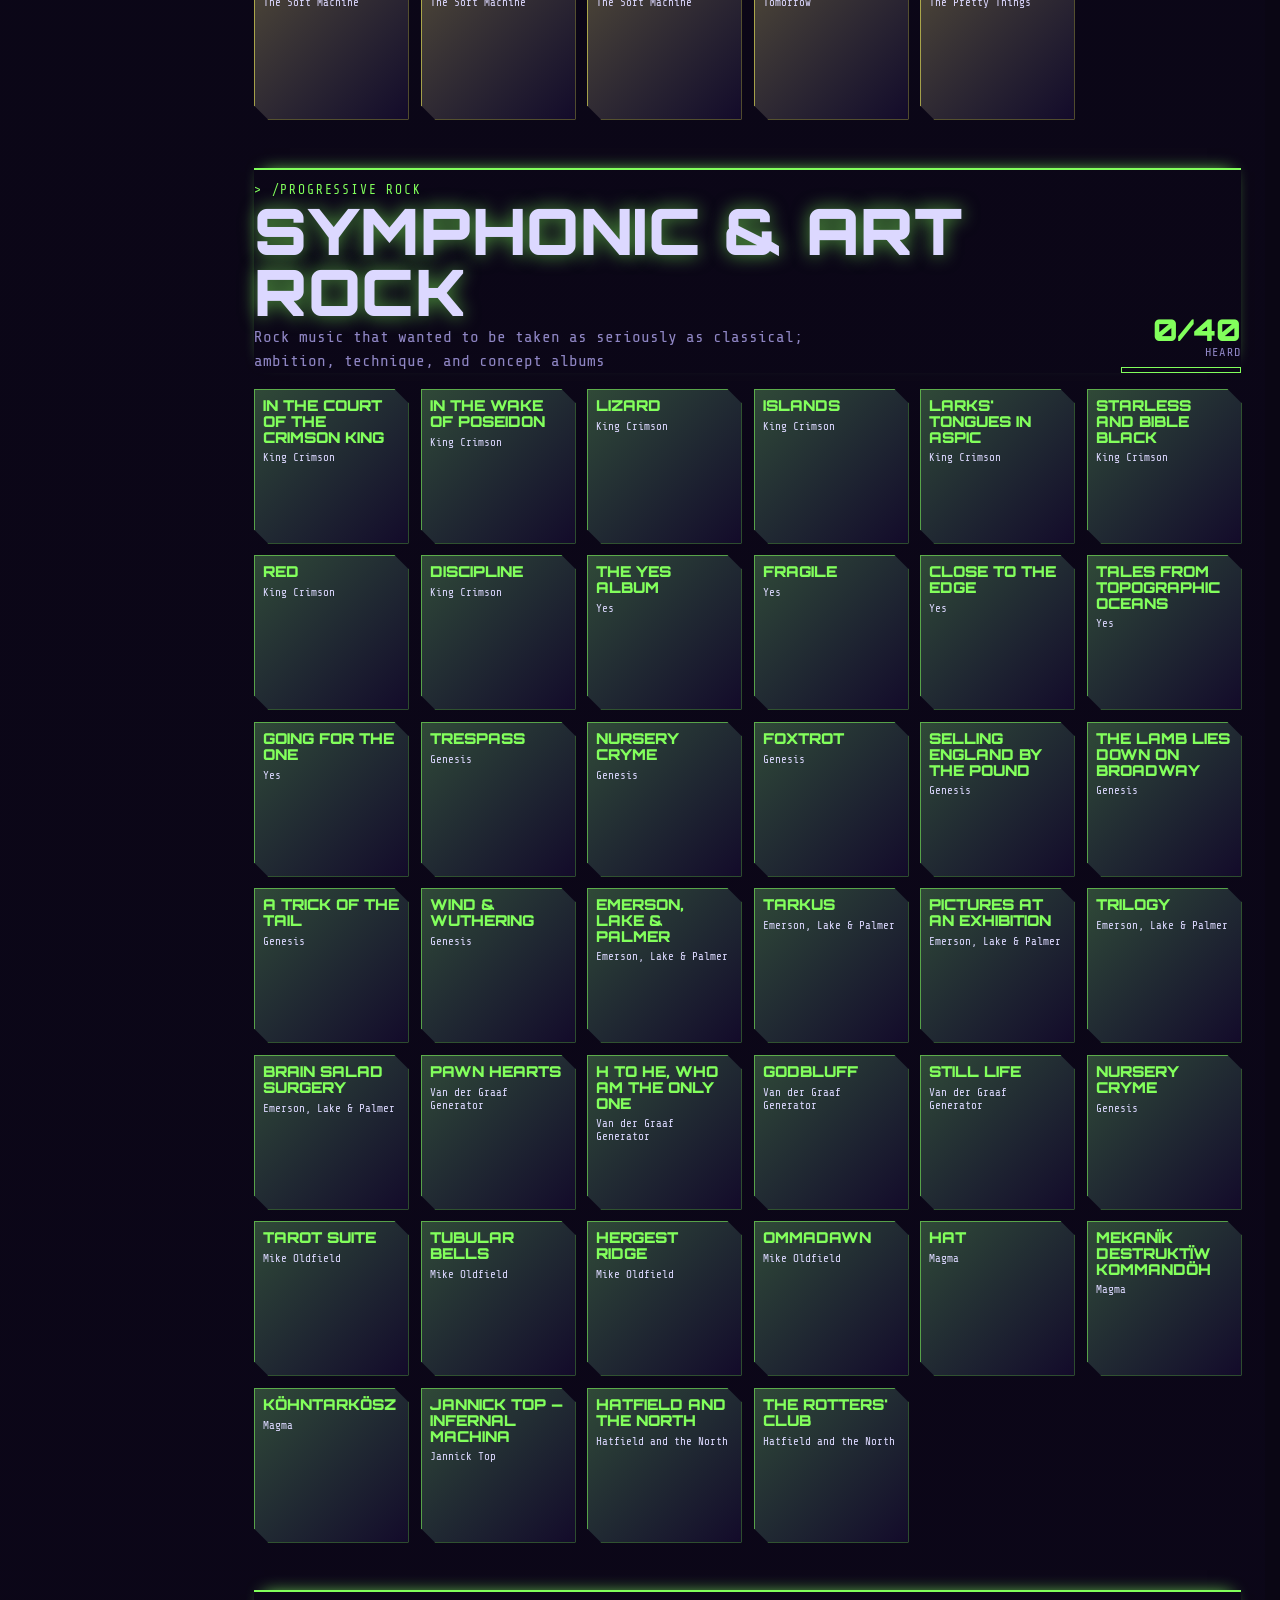
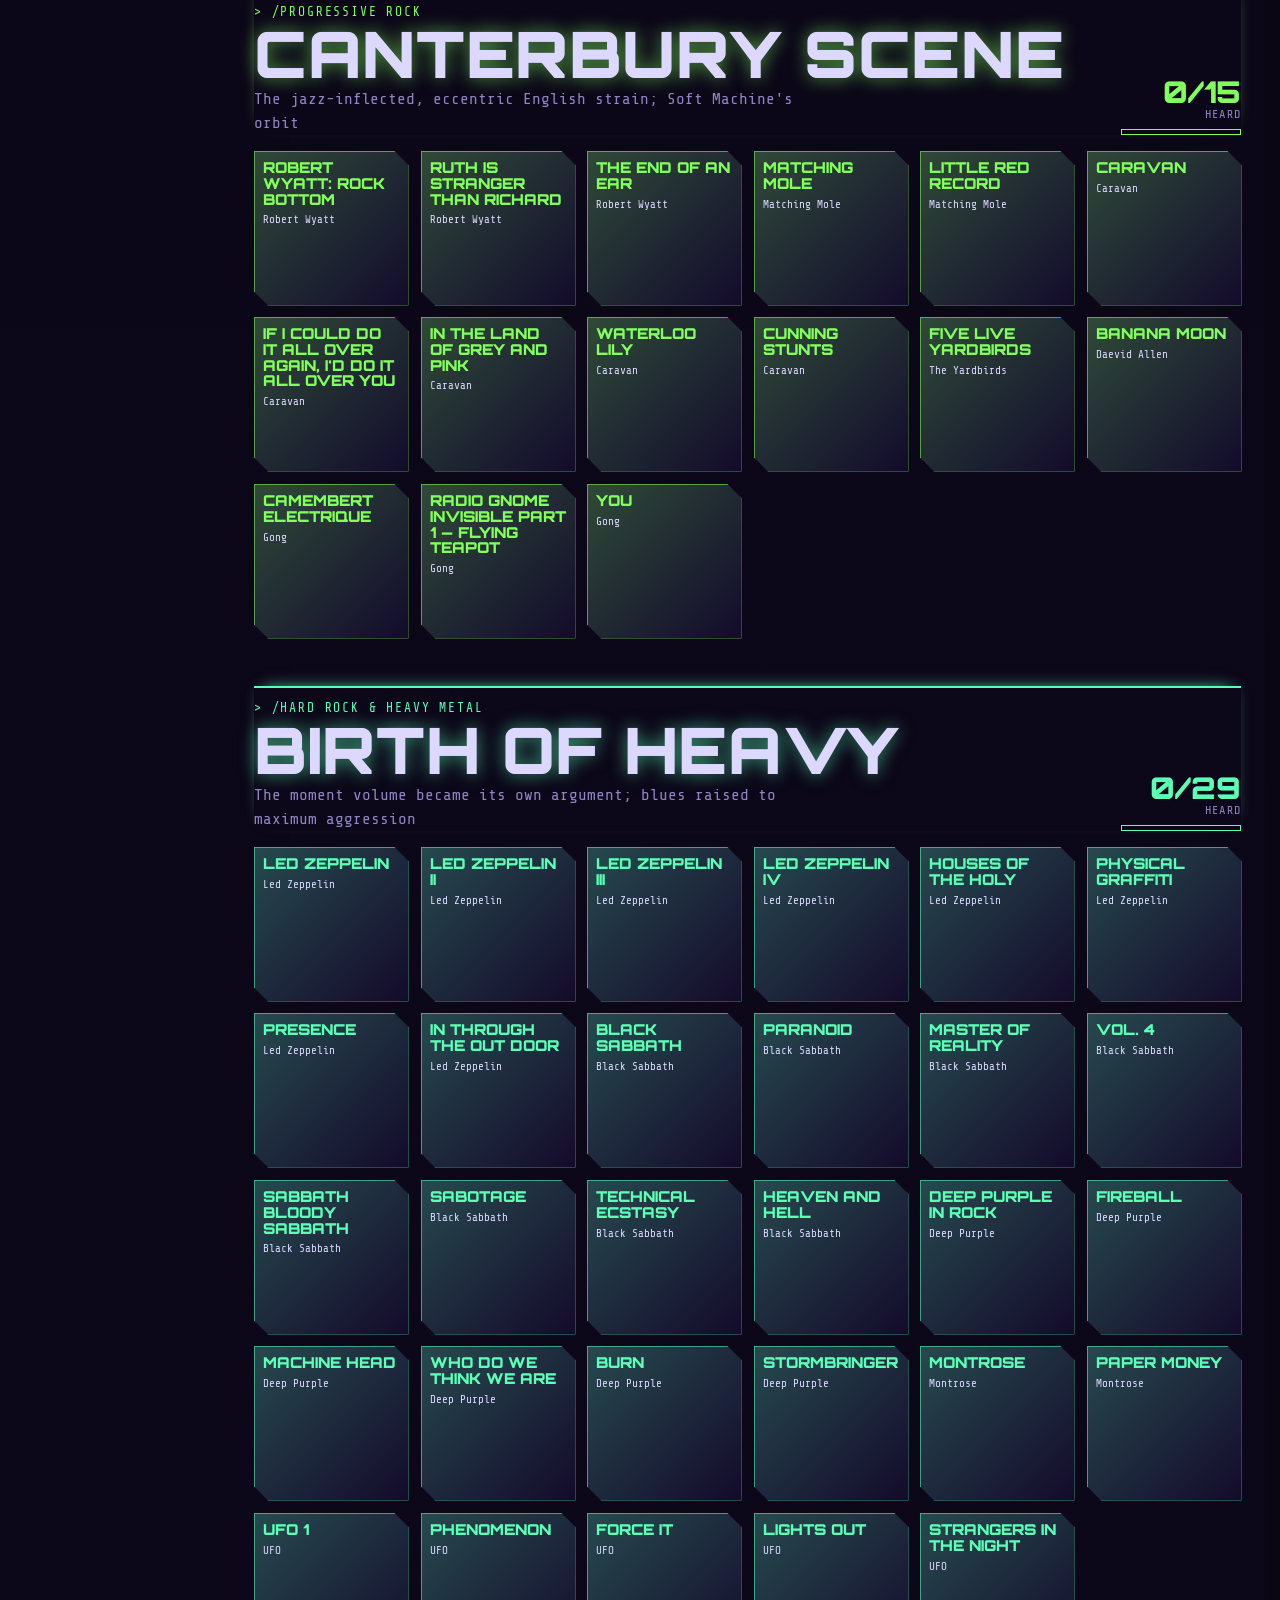
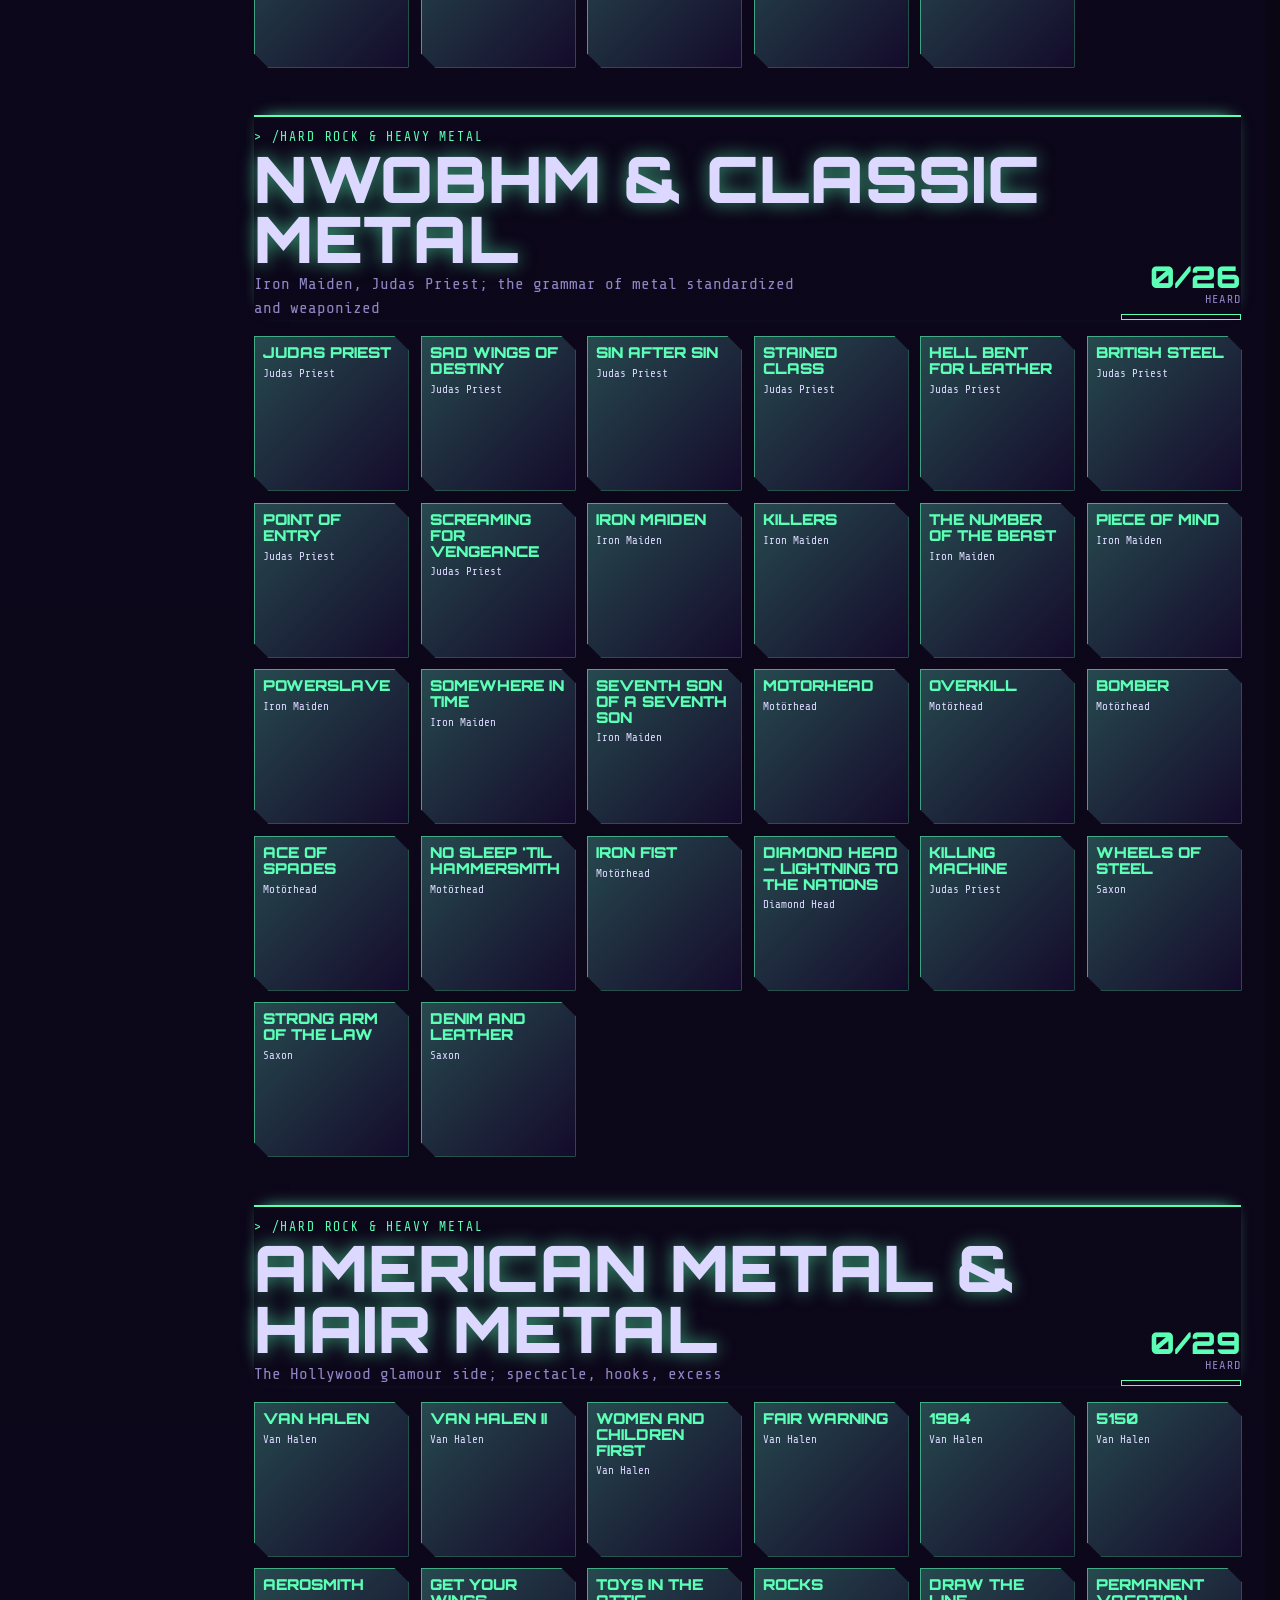
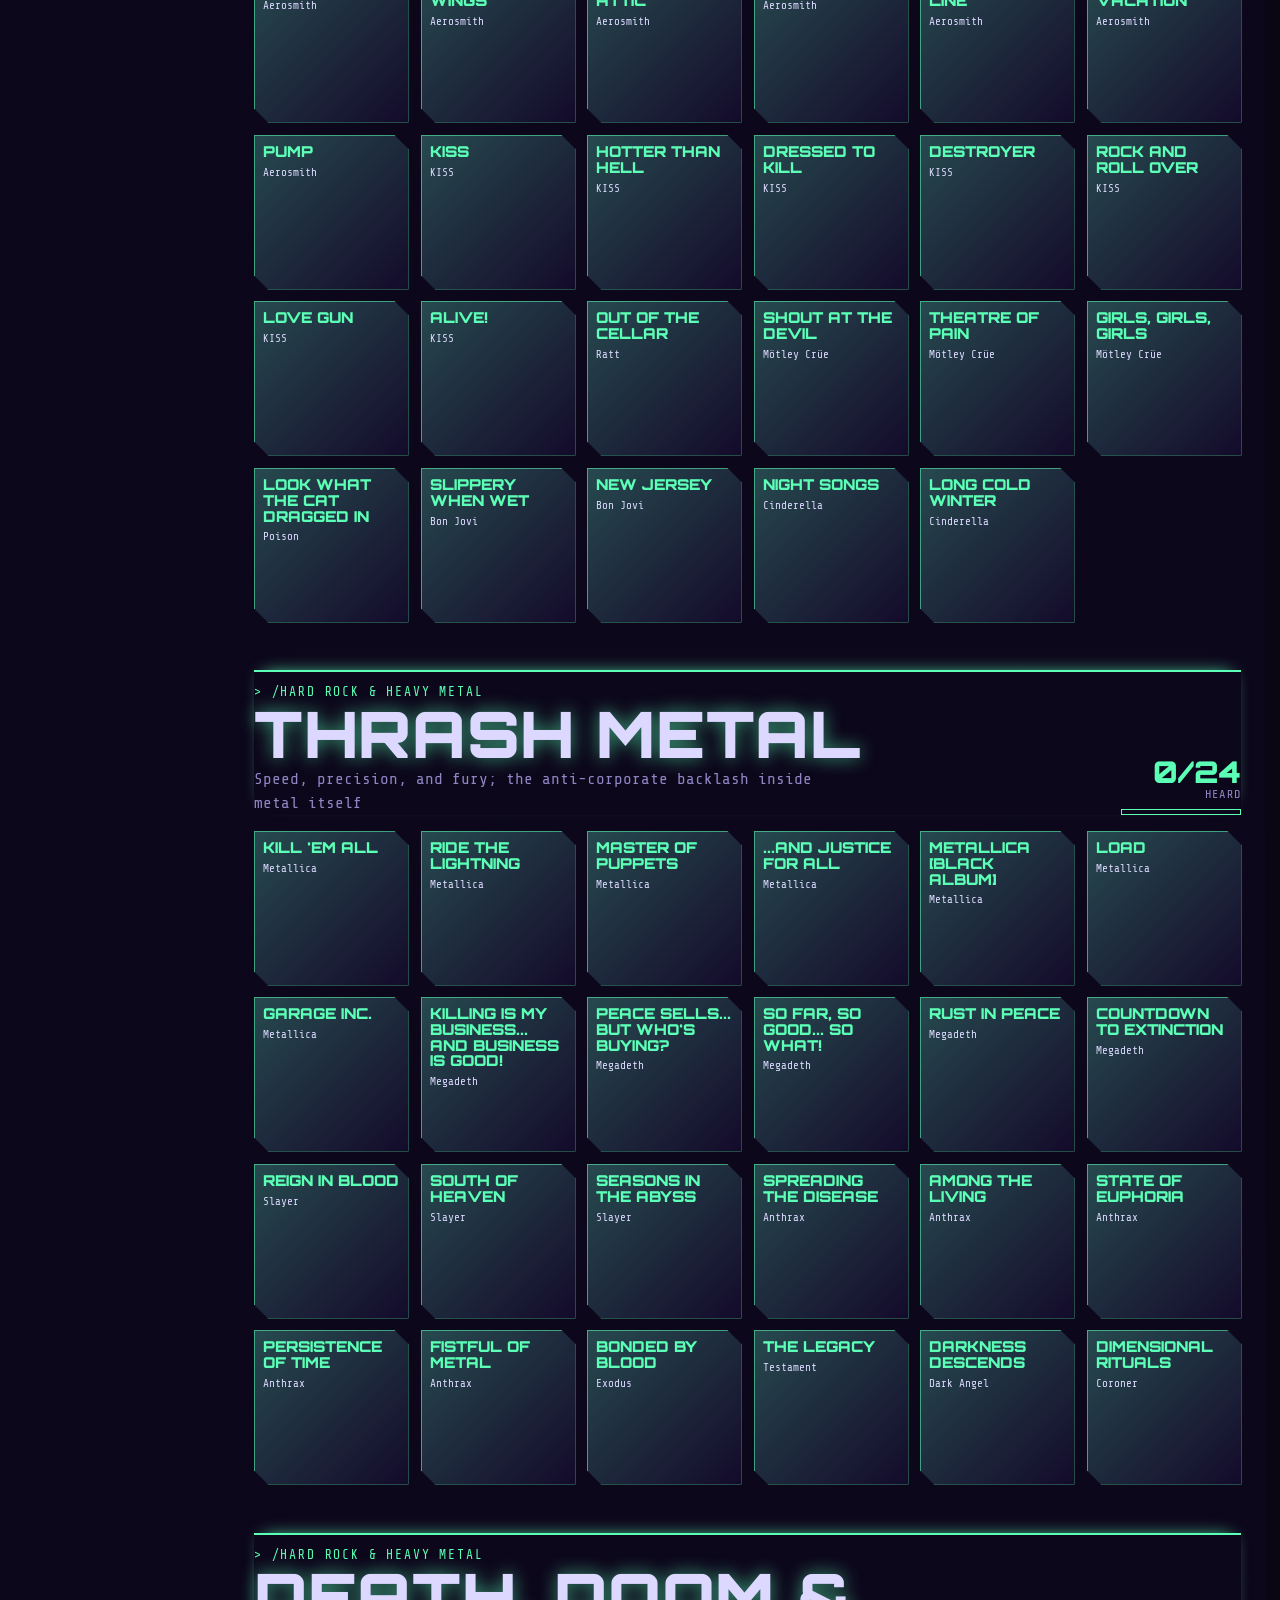
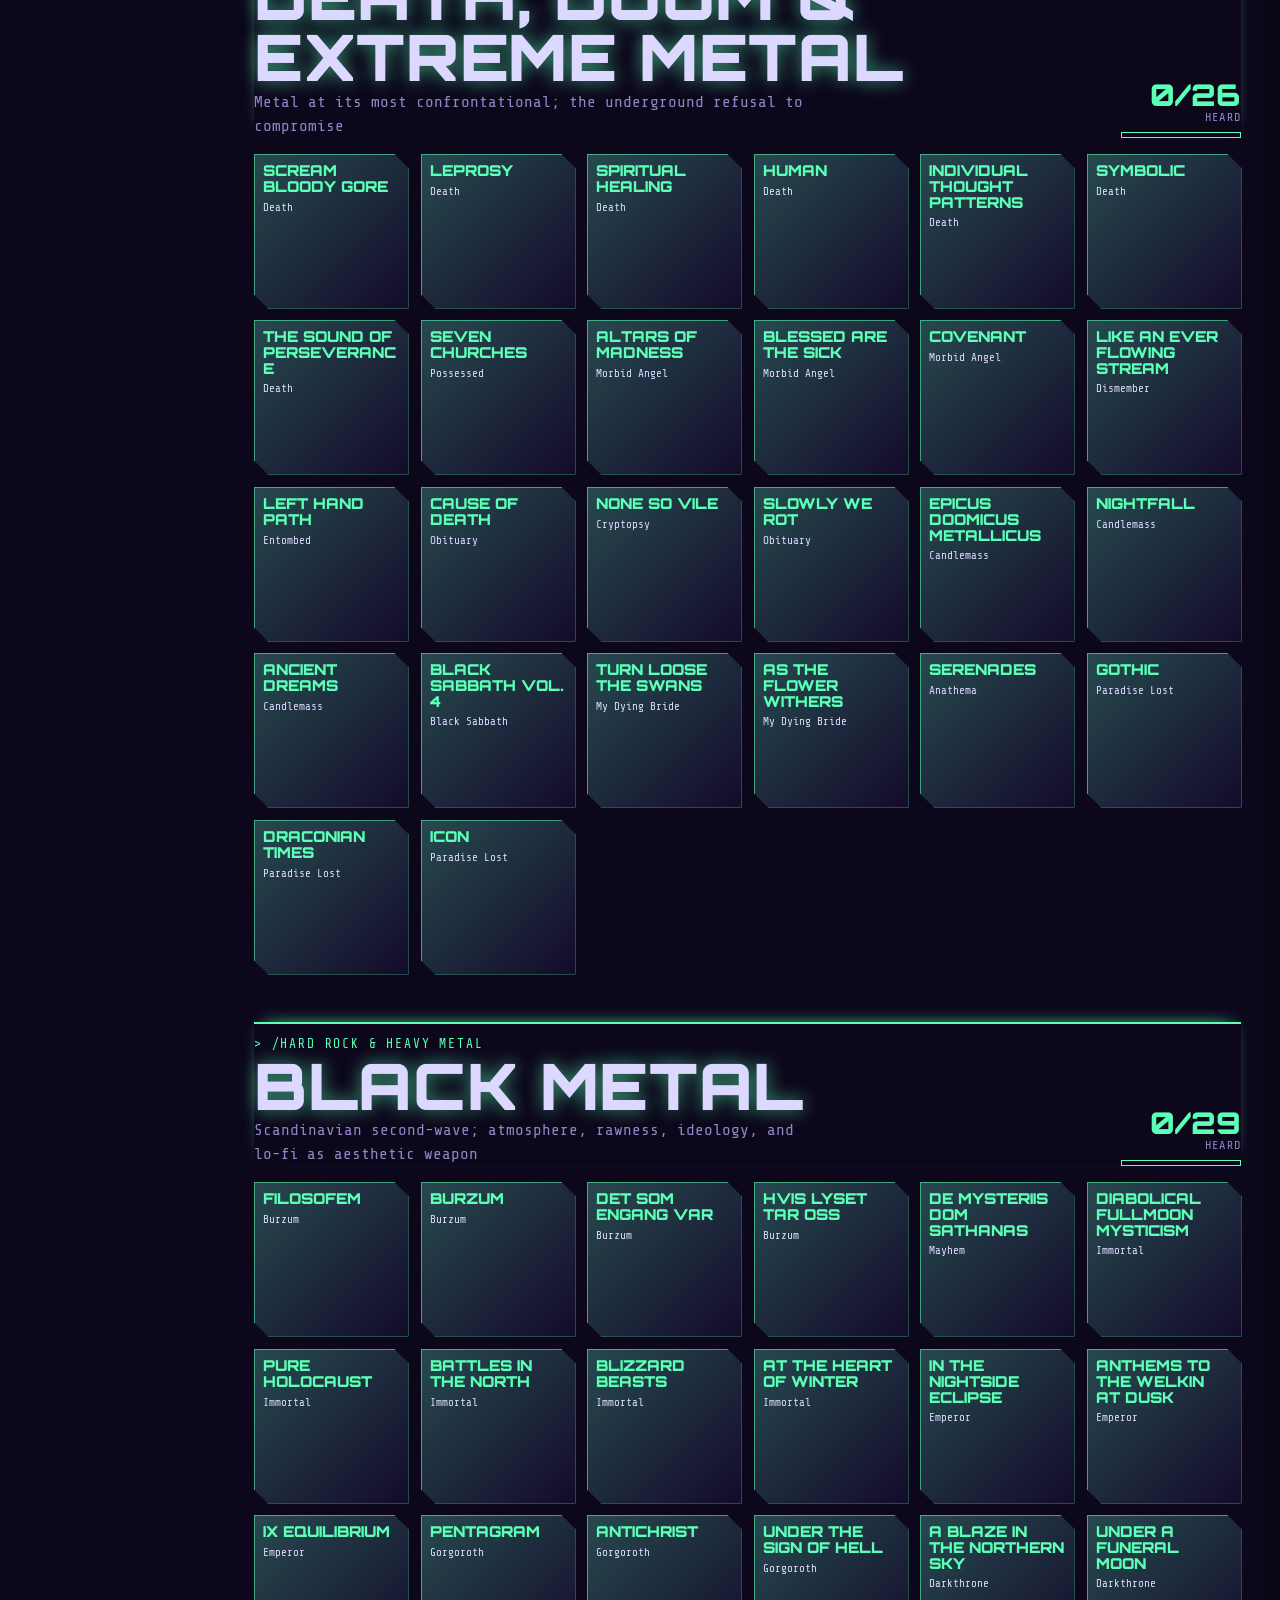
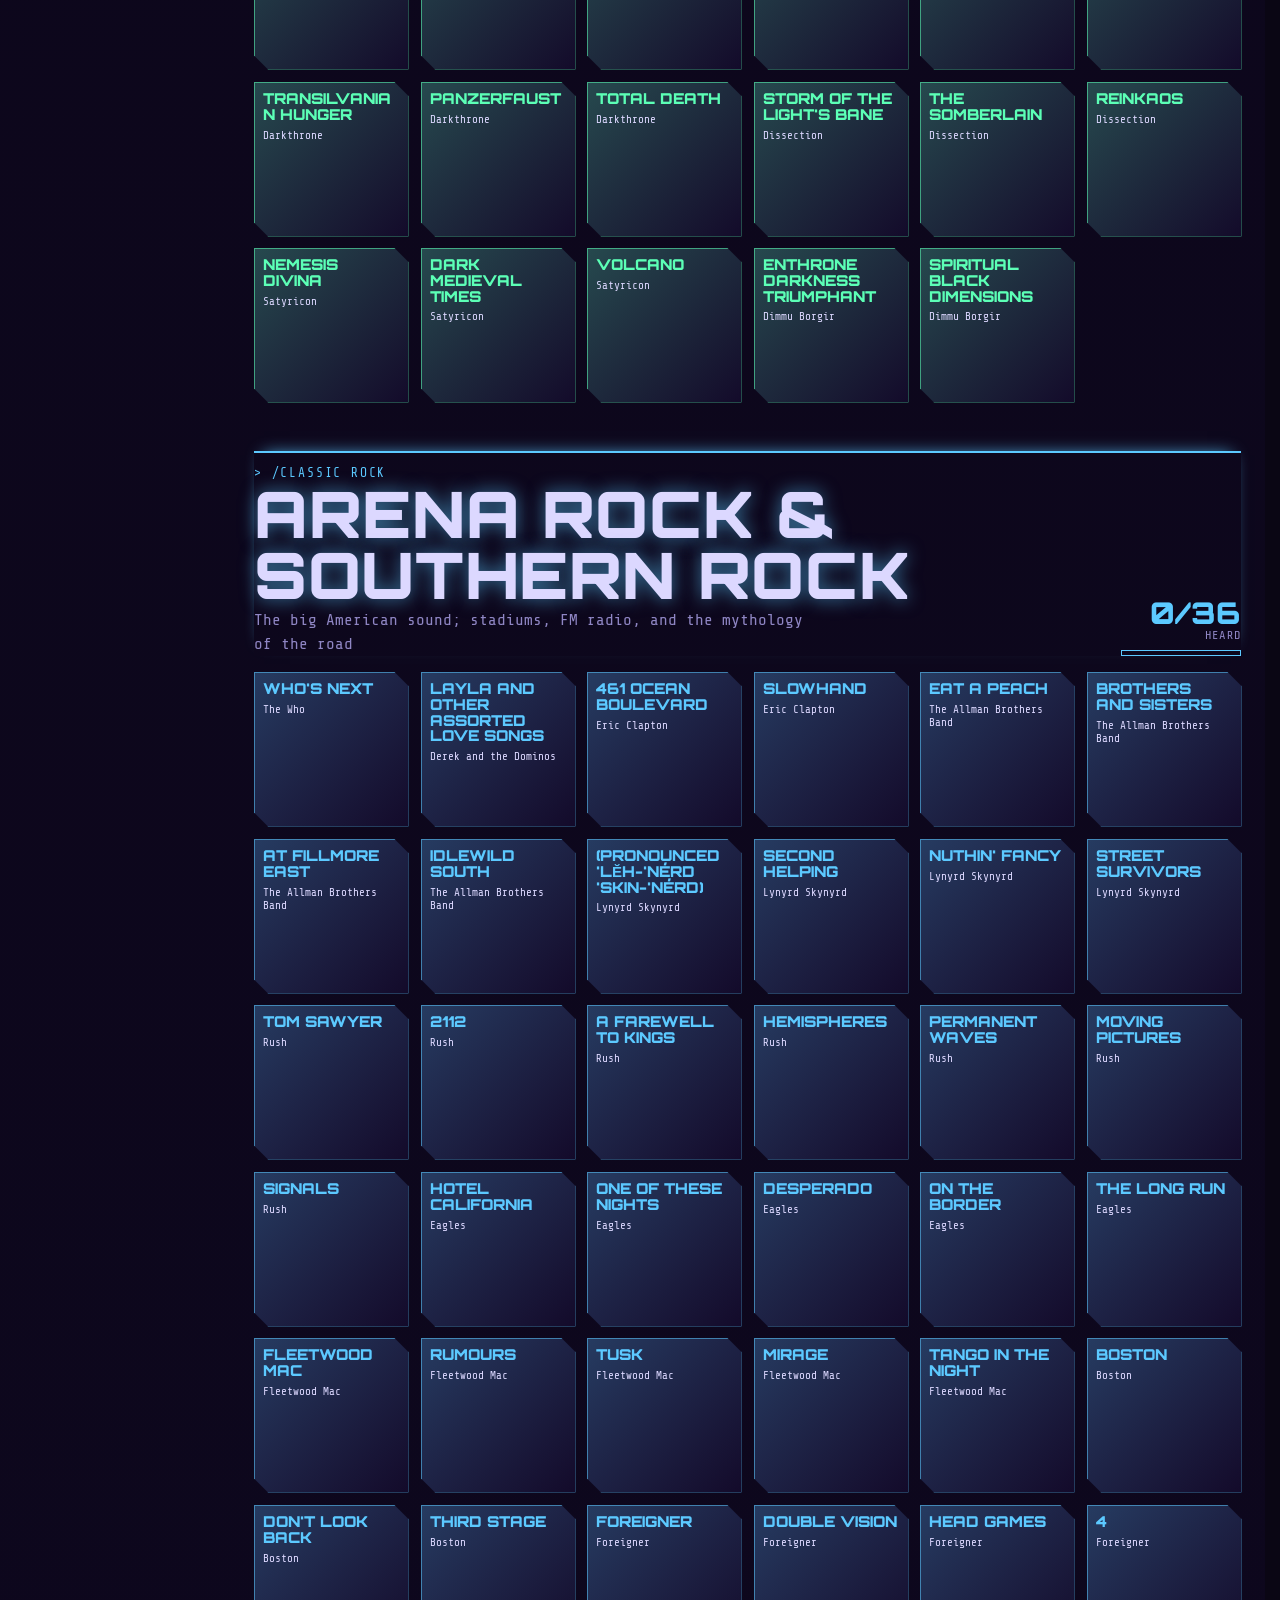
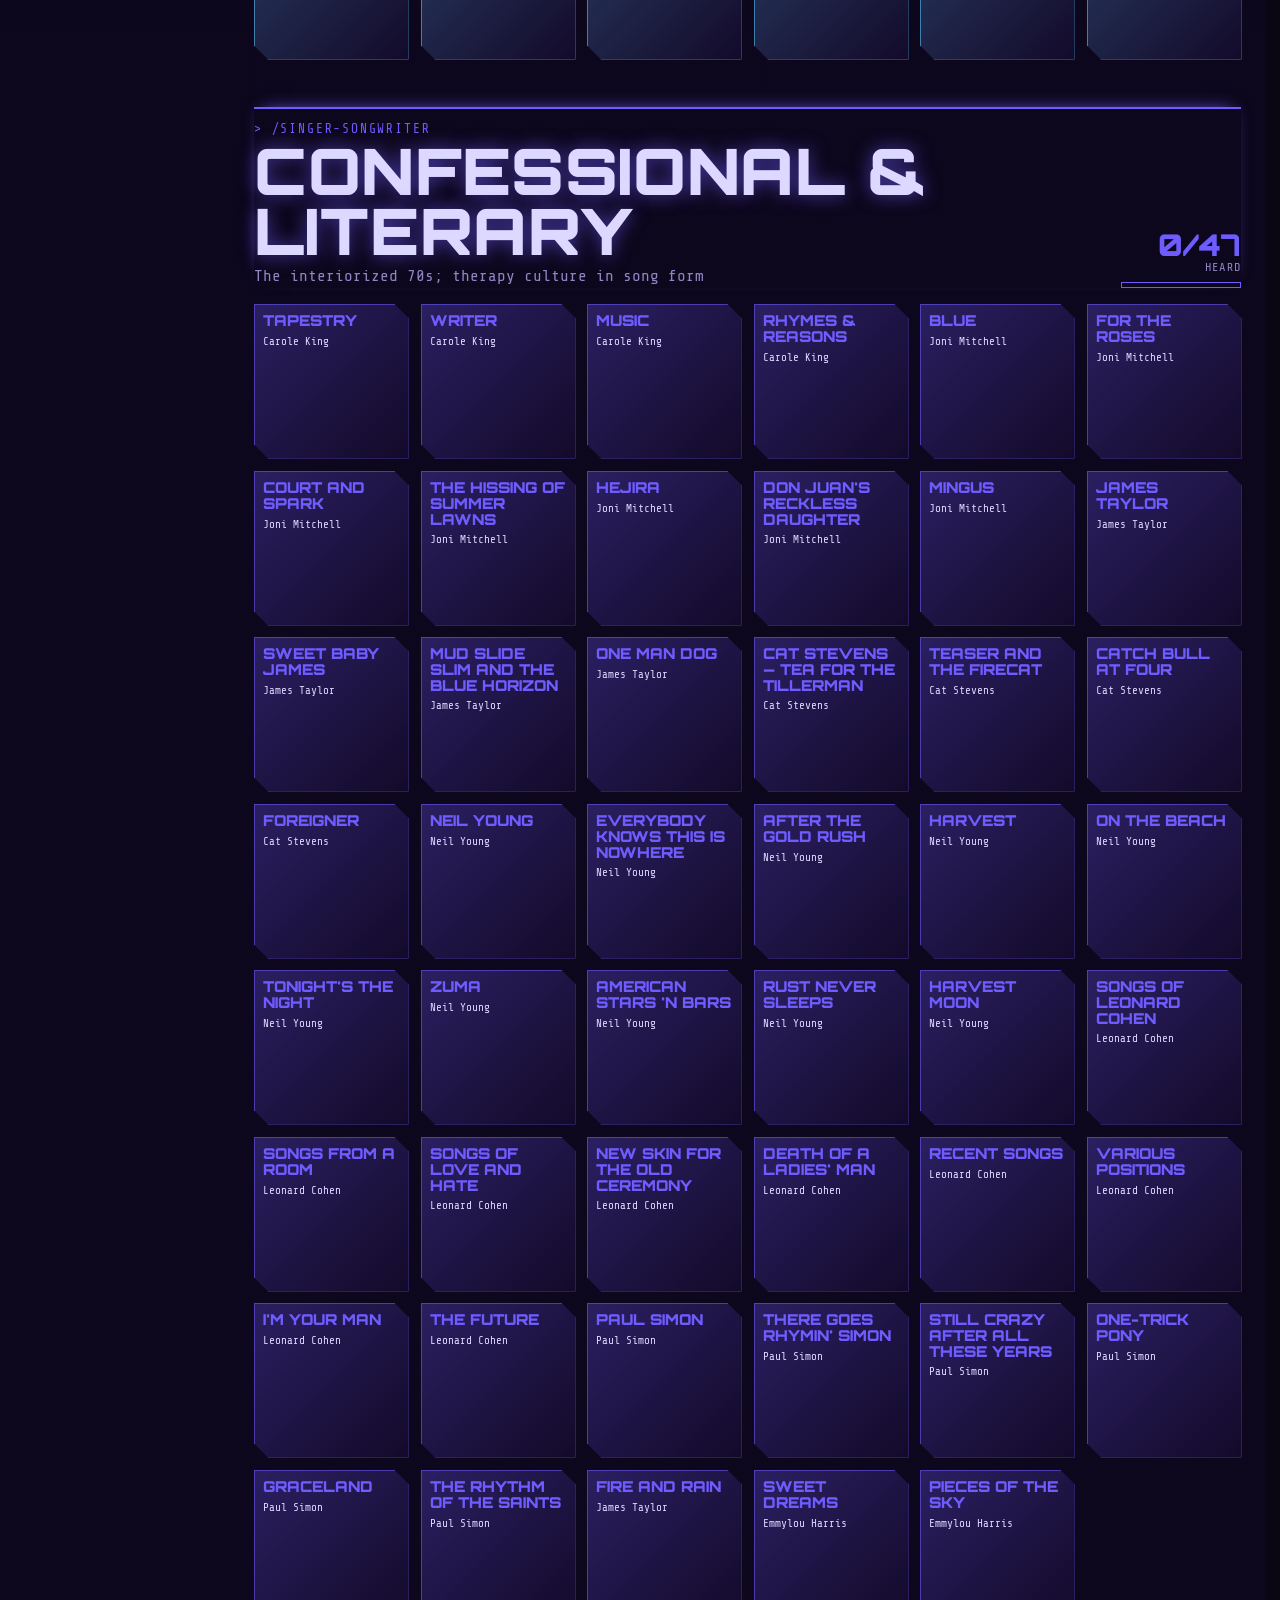
==== commit acd7f292: "Add files via upload" ====
--- a/index.html
+++ b/index.html
@@ -1,27 +1,27 @@
 <!DOCTYPE html>
 <html lang="en">
 <head>
-<meta charset="UTF-8"><meta name="viewport" content="width=device-width,initial-scale=1">
-<title>Sonicfield — 1,391 records, sorted into crates</title>
-<meta name="description" content="A record-shop dig through rock and its descendants, 1960–2010. Pull a sleeve, play it in Apple Music, mark it heard.">
+<meta charset="UTF-8"><meta name="viewport" content="width=device-width,initial-scale=1"><meta name="theme-color" content="#0a0614">
+<title>SONICFIELD // 1,391 sleeves, 37 crates</title>
+<meta name="description" content="A terminal for digging through rock and its descendants, 1960–2010. Pull a sleeve, play it in Apple Music, log it.">
 <link rel="preconnect" href="https://fonts.googleapis.com"><link rel="preconnect" href="https://fonts.gstatic.com" crossorigin>
-<link href="https://fonts.googleapis.com/css2?family=Bricolage+Grotesque:opsz,wght@12..96,400;12..96,800&family=Newsreader:ital,opsz,wght@0,6..72,400;1,6..72,400&display=swap" rel="stylesheet">
+<link href="https://fonts.googleapis.com/css2?family=Orbitron:wght@600;900&family=Share+Tech+Mono&display=swap" rel="stylesheet">
 <link rel="stylesheet" href="style.css">
 </head>
 <body>
 <header class="bar">
-  <h1>Sonic<i>field</i></h1>
-  <input id="q" type="search" placeholder="Artist or album" aria-label="Search records" autocomplete="off">
+  <h1>SONIC<i>FIELD</i><small id="cnt" aria-live="polite">booting…</small></h1>
+  <input id="q" type="search" placeholder="> search" aria-label="Search records" autocomplete="off" spellcheck="false">
   <div class="chips" id="dec" role="group" aria-label="Decade"></div>
-  <div class="chips" id="hf" role="group" aria-label="Heard filter">
+  <div class="chips" id="hf" role="group" aria-label="Filter">
     <button data-h="all" aria-pressed="true">All</button><button data-h="no" aria-pressed="false">Unheard</button><button data-h="yes" aria-pressed="false">Heard</button><button data-h="unrated" aria-pressed="false">Unrated</button><button data-h="untagged" aria-pressed="false">Untagged</button><button data-h="flag" aria-pressed="false">Flagged</button>
   </div>
   <button id="sb" class="pull alt">Stats</button><button id="pull" class="pull">Pull one</button>
 </header>
 <nav id="rail" aria-label="Crates"></nav>
-<main id="wall"><p class="load">Sorting the crates…</p></main>
-<section id="stats"></section>
-<aside id="sheet" aria-hidden="true" aria-label="Record detail"></aside>
+<main id="wall"><p class="load">&gt; sorting crates<span class="cur">_</span></p></main>
+<section id="stats" aria-label="Total stats"></section>
+<aside id="sheet" role="dialog" aria-modal="true" aria-label="Record detail" aria-hidden="true"></aside>
 <div id="veil"></div>
 <script type="module" src="app.js"></script>
 </body>
--- a/style.css
+++ b/style.css
@@ -1,80 +1,101 @@
-:root{--blue:#1b38b8;--deep:#10226e;--paper:#f5efe1;--pink:#ff6fa8;--sun:#ffd23f;--rail:230px;
---d:'Bricolage Grotesque',Impact,'Arial Narrow',sans-serif;--s:'Newsreader',Georgia,serif}
+/* SONICFIELD: retro-cyberpunk terminal. Neon = state (crate colour, focus, heard). Grid + scanlines = atmosphere, both static and cheap. */
+:root{--bg:#0a0614;--panel:#130a2a;--line:#2b1d52;--cy:#00f0ff;--mg:#ff2bd6;--yl:#f5ff3a;--tx:#dcd8ff;--dim:#8f86c4;--hh:56px;--rail:230px;
+--d:'Orbitron','Arial Black',Impact,sans-serif;--m:'Share Tech Mono',ui-monospace,Menlo,Consolas,monospace}
 *{box-sizing:border-box;margin:0}
-html{scroll-behavior:smooth;scroll-padding-top:70px}
-body{background:var(--blue);color:var(--paper);font:400 16px/1.5 var(--s)}
-button,input{font:inherit;color:inherit;background:none;border:0;cursor:pointer}
-:focus-visible{outline:3px solid var(--sun);outline-offset:2px}
-.bar{position:sticky;top:0;z-index:20;display:flex;gap:14px;align-items:center;flex-wrap:wrap;padding:10px 20px;background:var(--deep);border-bottom:3px solid var(--pink)}
-.bar h1{font:800 26px/1 var(--d);letter-spacing:-.04em;margin-right:auto}.bar h1 i{color:var(--pink);font-style:normal}
-#q{cursor:text;border-bottom:2px solid var(--paper);padding:4px 2px;width:190px;font:400 15px var(--d)}
-#q::placeholder{color:#fff8}
-.chips{display:flex;gap:2px}.chips button{font:400 13px var(--d);padding:5px 9px;border-radius:99px}
-.chips button[aria-pressed=true]{background:var(--paper);color:var(--deep)}
-.pull{font:800 14px var(--d);background:var(--sun);color:var(--deep);padding:8px 16px;border-radius:4px;transform:rotate(-2deg);transition:transform .2s}
-.pull:hover{transform:rotate(1deg) scale(1.06)}
-#rail{position:fixed;top:60px;bottom:0;left:0;width:var(--rail);overflow:auto;padding:14px 0 40px;background:var(--deep);scrollbar-width:thin}
-#rail a{display:flex;justify-content:space-between;gap:6px;padding:5px 12px 5px 14px;font:400 13px/1.25 var(--d);color:#fffc;text-decoration:none;border-left:8px solid var(--c);margin-bottom:2px}
-#rail a small{opacity:.55;font-variant-numeric:tabular-nums}
-#rail a.on{background:var(--c);color:#111;font-weight:800}
-#rail a.done small::before{content:"● "}
+html{scroll-behavior:smooth;scroll-padding-top:calc(var(--hh) + 10px);scrollbar-gutter:stable;background:var(--bg)}
+html.lock{overflow:hidden}
+body{color:var(--tx);font:16px/1.5 var(--m);min-height:100vh;background:linear-gradient(#0a0614 0,#150a33 100%);overflow-x:hidden}
+body::before{content:"";position:fixed;inset:auto 0 0 0;height:42vh;z-index:-1;pointer-events:none;opacity:.5;
+ background:linear-gradient(transparent,#ff2bd633),repeating-linear-gradient(90deg,#ff2bd655 0 1px,transparent 1px 64px),repeating-linear-gradient(0deg,#00f0ff33 0 1px,transparent 1px 32px);
+ -webkit-mask:linear-gradient(transparent,#000 70%);mask:linear-gradient(transparent,#000 70%)}
+body::after{content:"";position:fixed;inset:0;z-index:100;pointer-events:none;background:repeating-linear-gradient(transparent 0 2px,#0000003a 2px 3px);opacity:.35}
+button,input,select{font:inherit;color:inherit;background:none;border:0;cursor:pointer}
+:focus-visible{outline:2px solid var(--yl);outline-offset:2px}
+[hidden]{display:none!important}
+.bar{position:sticky;top:0;z-index:20;display:flex;gap:8px 12px;align-items:center;flex-wrap:wrap;padding:10px 20px;background:#0a0614ee;border-bottom:1px solid var(--cy);box-shadow:0 1px 18px #00f0ff44}
+.bar h1{font:900 24px/1 var(--d);letter-spacing:.06em;margin-right:auto;white-space:nowrap;
+ background:linear-gradient(#fff 0 42%,#8ea2cc 50%,#eaf2ff 56%,#56648a);-webkit-background-clip:text;background-clip:text;color:transparent}
+.bar h1 i{font-style:normal}.bar h1 small{display:block;margin-top:3px;font:400 12px var(--m);letter-spacing:.04em;color:var(--cy);-webkit-text-fill-color:var(--cy)}
+#q{cursor:text;width:170px;padding:6px 8px;border:1px solid var(--line);background:#0006;color:var(--cy)}#q:focus{border-color:var(--cy);box-shadow:0 0 10px #00f0ff55}#q::placeholder{color:var(--dim)}
+.chips{display:flex;gap:1px;flex-wrap:nowrap}.chips button{font-size:12px;padding:4px 6px;border:1px solid transparent;color:var(--dim);text-transform:uppercase;letter-spacing:.05em}
+.chips button:hover{color:var(--tx)}.chips button[aria-pressed=true]{border-color:var(--cy);color:var(--cy);background:#00f0ff14}
+.pull{font:900 11px var(--d);letter-spacing:.06em;padding:8px 11px;background:var(--yl);color:#0a0614;clip-path:polygon(0 0,calc(100% - 8px) 0,100% 8px,100% 100%,8px 100%,0 calc(100% - 8px));text-transform:uppercase}
+.pull.alt{background:var(--mg);color:#fff}.pull:hover{filter:brightness(1.2)}
+#rail{position:fixed;top:var(--hh);bottom:0;left:0;width:var(--rail);overflow:auto;padding:12px 0 40px;background:#0a0614f0;border-right:1px solid var(--line);scrollbar-width:thin;scrollbar-color:var(--line) transparent;overscroll-behavior:contain}
+#rail a{display:flex;justify-content:space-between;gap:6px;padding:5px 12px;font-size:13px;line-height:1.25;color:var(--dim);text-decoration:none;border-left:3px solid var(--c)}
+#rail a small{font-variant-numeric:tabular-nums}#rail a:hover{color:var(--tx);background:#ffffff0a}
+#rail a.on{color:var(--c);background:linear-gradient(90deg,color-mix(in srgb,var(--c) 22%,transparent),transparent);text-shadow:0 0 8px var(--c)}
+#rail a.done small::before{content:"■ "}
 #wall{margin-left:var(--rail);padding:0 24px 120px}
-.crate{padding-top:56px}
-.crate header{display:grid;grid-template-columns:1fr auto;gap:4px 24px;align-items:end;margin-bottom:18px;border-top:6px solid var(--c);padding-top:10px}
-.crate .fam{font:400 13px var(--d);color:var(--c)}
-.crate h2{font:800 clamp(38px,6.4vw,92px)/.86 var(--d);letter-spacing:-.045em;grid-column:1}
-.crate p{font:italic 400 18px/1.35 var(--s);max-width:60ch;grid-column:1;color:#fffd}
-.crate .tally{grid-row:1/4;grid-column:2;text-align:right;font:800 40px/1 var(--d);font-variant-numeric:tabular-nums}
-.crate .tally small{display:block;font:400 12px var(--d);color:#fffa}
-.tally i{display:block;height:6px;background:#0004;margin-top:8px;width:120px;margin-left:auto}.tally i b{display:block;height:100%;background:var(--c)}
-.shelf{display:grid;grid-template-columns:repeat(auto-fill,minmax(150px,1fr));gap:14px}
-.sl{position:relative;aspect-ratio:1;perspective:600px;text-align:left;display:block;width:100%}
-.sl .in{position:absolute;inset:0;transform-style:preserve-3d;transition:transform .25s cubic-bezier(.2,.8,.2,1),box-shadow .25s;box-shadow:0 2px 0 #0005;background:var(--c);overflow:hidden}
-.sl:hover .in,.sl:focus-visible .in{transform:translateY(-6px) rotateX(var(--rx,0deg)) rotateY(var(--ry,0deg));box-shadow:0 18px 26px #0007}
-.sl img{position:absolute;inset:0;width:100%;height:100%;object-fit:cover;opacity:0;transition:opacity .4s}.sl img.ok{opacity:1}
-.sl .t{position:absolute;inset:0;padding:8px;color:#111;font:800 clamp(14px,1.6vw,20px)/.95 var(--d);letter-spacing:-.03em;overflow:hidden;word-break:break-word}
-.sl .t em{display:block;font:400 11px var(--d);margin-top:6px;letter-spacing:0}
-.sl .y{position:absolute;left:0;bottom:0;padding:2px 8px;background:var(--sun);color:var(--deep);font:800 14px var(--d);transform:translateY(100%);transition:transform .2s}
+.crate{padding-top:48px}
+.crate header{display:grid;grid-template-columns:1fr auto;gap:2px 24px;align-items:end;margin-bottom:16px;padding:10px 0 0;border-top:2px solid var(--c);box-shadow:0 -6px 16px -10px var(--c)}
+.crate .fam{font-size:13px;color:var(--c);letter-spacing:.14em;text-transform:uppercase}.crate .fam::before{content:"> /"}
+.crate h2{font:900 clamp(28px,5vw,64px)/.95 var(--d);letter-spacing:.01em;text-transform:uppercase;grid-column:1;text-shadow:0 0 18px color-mix(in srgb,var(--c) 60%,transparent)}
+.crate h2:hover{animation:glitch .35s steps(2) 1}
+@keyframes glitch{25%{text-shadow:3px 0 var(--mg),-3px 0 var(--cy);transform:translateX(2px)}60%{text-shadow:-3px 0 var(--mg),3px 0 var(--cy);transform:translateX(-2px)}}
+.crate p{max-width:62ch;grid-column:1;color:var(--dim)}
+.crate .tally{grid-row:1/4;grid-column:2;text-align:right;font:900 30px/1 var(--d);color:var(--c)}
+.tally small{display:block;font:400 12px var(--m);color:var(--dim);letter-spacing:.1em;text-transform:uppercase}
+.tally i{display:block;height:6px;border:1px solid var(--c);margin:8px 0 0 auto;width:120px;padding:1px}.tally i b{display:block;height:100%;background:var(--c)}
+.shelf{display:grid;grid-template-columns:repeat(auto-fill,minmax(150px,1fr));gap:12px}
+.sl{position:relative;aspect-ratio:1;display:block;width:100%;text-align:left;transition:filter .2s}
+.sl:hover,.sl:focus-visible{filter:drop-shadow(0 0 9px var(--c));z-index:2}
+.sl .in{position:absolute;inset:0;overflow:hidden;background:linear-gradient(135deg,color-mix(in srgb,var(--c) 26%,var(--panel)),var(--panel));
+ clip-path:polygon(0 0,calc(100% - 14px) 0,100% 14px,100% 100%,14px 100%,0 calc(100% - 14px));transform:perspective(500px) rotateX(var(--rx,0deg)) rotateY(var(--ry,0deg));transition:transform .15s}
+.sl .in::before{content:"";position:absolute;inset:0;z-index:2;pointer-events:none;box-shadow:inset 0 0 0 1px color-mix(in srgb,var(--c) 55%,transparent)}
+.sl:hover .in::before,.sl:focus-visible .in::before{box-shadow:inset 0 0 0 2px var(--c)}
+.sl img{position:absolute;inset:0;width:100%;height:100%;object-fit:cover;opacity:0;transition:opacity .3s}.sl img.ok{opacity:1}
+.sl .t{position:absolute;inset:0;padding:9px;color:var(--c);font:900 clamp(11px,1.3vw,15px)/1.05 var(--d);text-transform:uppercase;overflow:hidden;overflow-wrap:anywhere}
+.sl .t em{display:block;font:400 11px var(--m);margin-top:6px;color:var(--tx);text-transform:none}
+.sl:has(img.ok) .t{display:none}
+.sl .y{position:absolute;left:0;bottom:0;z-index:3;padding:2px 9px 2px 6px;background:var(--c);color:#0a0614;font:900 13px var(--d);transform:translateY(100%);transition:transform .15s}
 .sl:hover .y,.sl:focus-visible .y{transform:none}
-.sl.heard .in::after{content:"HEARD";position:absolute;top:10px;right:-28px;transform:rotate(38deg);background:var(--pink);color:var(--deep);font:800 10px var(--d);padding:1px 30px;letter-spacing:.08em}
-.sl.heard img{filter:saturate(.35) brightness(.75)}
-.load,.none{font:800 30px var(--d);padding:80px 0}
-#veil{position:fixed;inset:0;background:#000a;opacity:0;pointer-events:none;transition:opacity .25s;z-index:30}
-#veil.on{opacity:1;pointer-events:auto}
-#sheet{position:fixed;z-index:40;top:0;right:0;bottom:0;width:min(520px,100%);background:var(--paper);color:#151515;transform:translateX(102%);transition:transform .35s cubic-bezier(.2,.8,.2,1);overflow:auto;padding:28px}
-#sheet.on{transform:none}
-.disc{position:relative;margin:8px 0 26px;aspect-ratio:1.55;}
-.disc .rec{position:absolute;top:0;left:0;width:64%;aspect-ratio:1;border-radius:50%;background:repeating-radial-gradient(#111 0 2px,#222 3px 4px);transform:translateX(0);transition:transform .7s .25s cubic-bezier(.2,.8,.2,1);display:grid;place-items:center}
-.disc .rec::after{content:"";width:30%;aspect-ratio:1;border-radius:50%;background:var(--c);box-shadow:0 0 0 6px #0003 inset}
+.sl.heard .in::after{content:"PLAYED";position:absolute;z-index:3;top:11px;right:-30px;transform:rotate(38deg);background:var(--mg);color:#fff;font:900 9px var(--d);padding:1px 32px;letter-spacing:.1em}
+.sl.heard img{filter:saturate(.3) brightness(.7)}
+.load,.none{font:900 clamp(18px,3vw,30px) var(--d);padding:80px 0;color:var(--cy)}
+.cur{animation:blink 1s steps(2) infinite}@keyframes blink{50%{opacity:0}}
+#veil{position:fixed;inset:0;background:#05020ecc;opacity:0;pointer-events:none;transition:opacity .2s;z-index:30}#veil.on{opacity:1;pointer-events:auto}
+#sheet{position:fixed;z-index:40;top:0;right:0;bottom:0;width:min(520px,100%);background:#0d0820;color:var(--tx);border-left:2px solid var(--c,var(--cy));box-shadow:-10px 0 40px #000a,-1px 0 18px color-mix(in srgb,var(--c,#00f0ff) 50%,transparent);
+ transform:translateX(102%);visibility:hidden;transition:transform .3s cubic-bezier(.2,.8,.2,1),visibility 0s .3s;overflow:auto;overscroll-behavior:contain;padding:26px}
+#sheet.on{transform:none;visibility:visible;transition:transform .3s cubic-bezier(.2,.8,.2,1)}
+.x{position:absolute;top:8px;right:12px;font:900 26px var(--d);color:var(--mg)}
+.disc{position:relative;margin:8px 0 24px;aspect-ratio:1.55}
+.disc .rec{position:absolute;top:0;left:0;width:64%;aspect-ratio:1;border-radius:50%;background:repeating-radial-gradient(#0a0a12 0 2px,#1c1c2c 3px 4px);display:grid;place-items:center;transition:transform .6s .2s cubic-bezier(.2,.8,.2,1)}
+.disc .rec::after{content:"";width:30%;aspect-ratio:1;border-radius:50%;background:var(--c,var(--cy))}
 #sheet.on .rec{transform:translateX(56%)}
-.disc .cov{position:relative;width:64%;aspect-ratio:1;background:var(--c);box-shadow:6px 8px 20px #0005;overflow:hidden}
-.disc .cov img{width:100%;height:100%;object-fit:cover;display:block}
-.disc .cov .t{position:absolute;inset:0;padding:12px;font:800 26px/.9 var(--d);letter-spacing:-.04em;color:#111}
-#sheet h3{font:800 clamp(30px,5vw,44px)/.92 var(--d);letter-spacing:-.04em}
-#sheet .by{font:400 22px var(--s);font-style:italic;margin:4px 0 12px}
-.meta{display:flex;gap:16px;flex-wrap:wrap;font:400 14px var(--d);border-block:2px solid #151515;padding:8px 0;margin-bottom:14px}.meta b{font-weight:800}
-#sheet .acts{display:flex;gap:8px;flex-wrap:wrap;margin-bottom:8px}
-.btn{font:800 15px var(--d);padding:11px 18px;border-radius:4px;background:#151515;color:var(--paper);text-decoration:none;display:inline-block}
-.btn.alt{background:var(--pink);color:#151515}.btn.off{background:#0002;color:#151515;cursor:default}
-.why{font:400 13px/1.4 var(--d);color:#444;margin-bottom:20px}
-#sheet h4{font:800 15px var(--d);margin:20px 0 8px}
-.strip{display:flex;gap:6px;overflow-x:auto;padding-bottom:6px}.strip .sl{width:84px;flex:none}
-.strip .sl .t{font-size:11px}
-.x{position:absolute;top:10px;right:14px;font:800 30px var(--d)}
-@media(max-width:820px){:root{--rail:0px}#rail{position:static;width:auto;display:flex;overflow-x:auto;padding:0;top:auto}#rail a{flex:none;border-left:0;border-bottom:6px solid var(--c);white-space:nowrap}#wall{padding:0 12px 100px}.shelf{grid-template-columns:repeat(auto-fill,minmax(104px,1fr));gap:8px}.crate .tally{display:none}#q{width:130px}}
-@media(prefers-reduced-motion:reduce){*,*::before,*::after{transition:none!important;scroll-behavior:auto!important}}
-.sl:has(img.ok) .t{display:none}
-
-.pull.alt{background:var(--pink)}body.stats #wall,body.stats #rail{display:none}#stats{display:none;padding:24px}body.stats #stats{display:block}
-#stats h2{font:800 clamp(38px,6vw,80px)/.9 var(--d);letter-spacing:-.045em}#stats h3{font:800 20px var(--d);margin:28px 0 8px}
-.sts{display:grid;grid-template-columns:repeat(auto-fill,minmax(170px,1fr));gap:8px;margin-top:16px}.st{text-align:left;padding:12px;background:var(--deep);border-left:6px solid var(--pink)}
-.st b{display:block;font:800 26px/1.05 var(--d)}.st span{font:400 13px var(--d);color:#fffb}
-.map{display:grid;grid-template-columns:repeat(auto-fill,minmax(112px,1fr));gap:6px}.map button{text-align:center;padding:4px}.map button:hover{background:var(--deep)}
-.map svg{width:100%}.map span{display:block;font:400 11px/1.15 var(--d)}
-.two{display:grid;grid-template-columns:1fr 1fr;gap:28px}@media(max-width:820px){.two{grid-template-columns:1fr}}
-.rbar{display:flex;align-items:center;gap:8px;font:400 14px var(--d);margin:3px 0}.rbar i{height:14px;background:var(--sun)}.rbar em,.ln em{font-style:normal;opacity:.7}
-.ln{display:flex;justify-content:space-between;width:100%;padding:5px 0;border-bottom:1px solid #fff3;font:400 15px var(--d);text-align:left}
-.ed label{display:block;font:400 12px var(--d);margin:8px 0}.ed input,.ed select{display:block;width:100%;font:400 15px var(--d);padding:6px;border:2px solid #151515;background:#fff;color:#151515;cursor:text;margin-top:2px}
-.ed .row{display:grid;grid-template-columns:repeat(4,1fr);gap:6px}.stars button{font-size:30px;color:#0003;line-height:1}.stars button.on{color:#e6a800}.stars button:last-child{font:400 12px var(--d);color:#444;margin-left:8px}
-.flags{font:400 13px var(--d);color:#a00;padding-left:18px;margin-top:6px}
-#stats .why{color:#fffc}
+.disc .cov{position:relative;width:64%;aspect-ratio:1;background:var(--panel);overflow:hidden;box-shadow:0 0 0 1px var(--c,var(--cy)),6px 8px 24px #000c}
+.disc .cov img{width:100%;height:100%;object-fit:cover;display:block}.disc .cov .t{position:absolute;inset:0;padding:12px;font:900 22px/1 var(--d);color:var(--c,var(--cy));text-transform:uppercase}
+#sheet h3{font:900 clamp(24px,4.5vw,38px)/1 var(--d);text-transform:uppercase;letter-spacing:.02em}
+#sheet .by{color:var(--cy);font-size:20px;margin:4px 0 12px}
+.meta{display:flex;gap:16px;flex-wrap:wrap;font-size:14px;border-block:1px solid var(--line);padding:8px 0;margin-bottom:14px;color:var(--dim)}.meta b{color:var(--yl);font-family:var(--d)}
+.acts{display:flex;gap:8px;flex-wrap:wrap;margin-bottom:8px}
+.btn{font:900 12px var(--d);letter-spacing:.08em;padding:11px 16px;background:var(--cy);color:#0a0614;text-decoration:none;display:inline-block;text-transform:uppercase;clip-path:polygon(0 0,calc(100% - 8px) 0,100% 8px,100% 100%,8px 100%,0 calc(100% - 8px))}
+.btn.alt{background:var(--mg);color:#fff}.btn.off{background:var(--line);color:var(--dim);cursor:default}
+.why{font-size:13px;line-height:1.4;color:var(--dim);margin-bottom:18px}
+#sheet h4{font:900 12px var(--d);letter-spacing:.14em;text-transform:uppercase;color:var(--mg);margin:22px 0 8px}#sheet h4::before{content:"// "}
+.strip{display:flex;gap:6px;overflow-x:auto;padding-bottom:8px;overscroll-behavior-x:contain}.strip .sl{width:84px;flex:none}.strip .sl .t{font-size:9px}
+.ed label{display:block;font-size:12px;margin:8px 0;color:var(--dim);text-transform:uppercase;letter-spacing:.06em}
+.ed input,.ed select{display:block;width:100%;padding:6px;margin-top:2px;border:1px solid var(--line);background:#0006;color:var(--tx);cursor:text;text-transform:none;letter-spacing:0}
+.ed input:focus,.ed select:focus{border-color:var(--cy)}.ed option{background:#0d0820}
+.ed .row{display:grid;grid-template-columns:repeat(4,1fr);gap:6px}
+.stars button{font-size:30px;color:var(--line);line-height:1}.stars button.on{color:var(--yl);text-shadow:0 0 10px var(--yl)}.stars button:last-child{font:400 12px var(--m);color:var(--dim);margin-left:8px}
+.flags{font-size:13px;color:var(--mg);padding-left:18px;margin-top:6px}
+#stats{display:none;padding:24px}body.stats #stats{display:block}body.stats #wall,body.stats #rail{display:none}
+#stats h2{font:900 clamp(30px,6vw,64px)/1 var(--d);text-transform:uppercase;text-shadow:0 0 20px #00f0ff88}#stats h3{font:900 14px var(--d);letter-spacing:.14em;text-transform:uppercase;color:var(--mg);margin:28px 0 8px}
+#stats .why{color:var(--dim)}
+.sts{display:grid;grid-template-columns:repeat(auto-fill,minmax(170px,1fr));gap:8px;margin-top:16px}
+.st{text-align:left;padding:12px;background:var(--panel);border:1px solid var(--line);border-left:3px solid var(--cy)}.st:hover{border-color:var(--cy)}
+.st b{display:block;font:900 22px/1.1 var(--d);color:var(--cy)}.st span{font-size:13px;color:var(--dim)}
+.map{display:grid;grid-template-columns:repeat(auto-fill,minmax(112px,1fr));gap:6px}.map button{text-align:center;padding:4px;border:1px solid transparent}.map button:hover{border-color:var(--line);background:var(--panel)}
+.map svg{width:100%;display:block}.map span{display:block;font-size:11px;line-height:1.15;color:var(--dim)}
+.two{display:grid;grid-template-columns:1fr 1fr;gap:28px}
+.rbar{display:flex;align-items:center;gap:8px;font-size:14px;margin:3px 0}.rbar i{height:12px;background:var(--yl);box-shadow:0 0 8px var(--yl)}.rbar em,.ln em{font-style:normal;color:var(--dim)}
+.ln{display:flex;justify-content:space-between;width:100%;padding:5px 0;border-bottom:1px solid var(--line);text-align:left}.ln:hover{color:var(--cy)}
+@media(max-width:1240px){.chips{flex-wrap:wrap}}
+@media(max-width:820px){
+ :root{--rail:0px}.bar{position:static}
+ #rail{position:sticky;top:0;bottom:auto;z-index:15;width:auto;display:flex;overflow-x:auto;overflow-y:hidden;padding:0;border:0;border-bottom:1px solid var(--cy)}
+ #rail a{flex:none;white-space:nowrap;border-left:0;border-bottom:3px solid var(--c)}
+ #wall{padding:0 12px 100px}.shelf{grid-template-columns:repeat(auto-fill,minmax(104px,1fr));gap:8px}.crate .tally{display:none}#q{width:100%;order:9}.two{grid-template-columns:1fr}.bar h1{margin-right:0;width:100%}
+}
+@media(prefers-reduced-motion:reduce){*,*::before,*::after{animation:none!important;transition:none!important;scroll-behavior:auto!important}.sl .in{transform:none!important}}
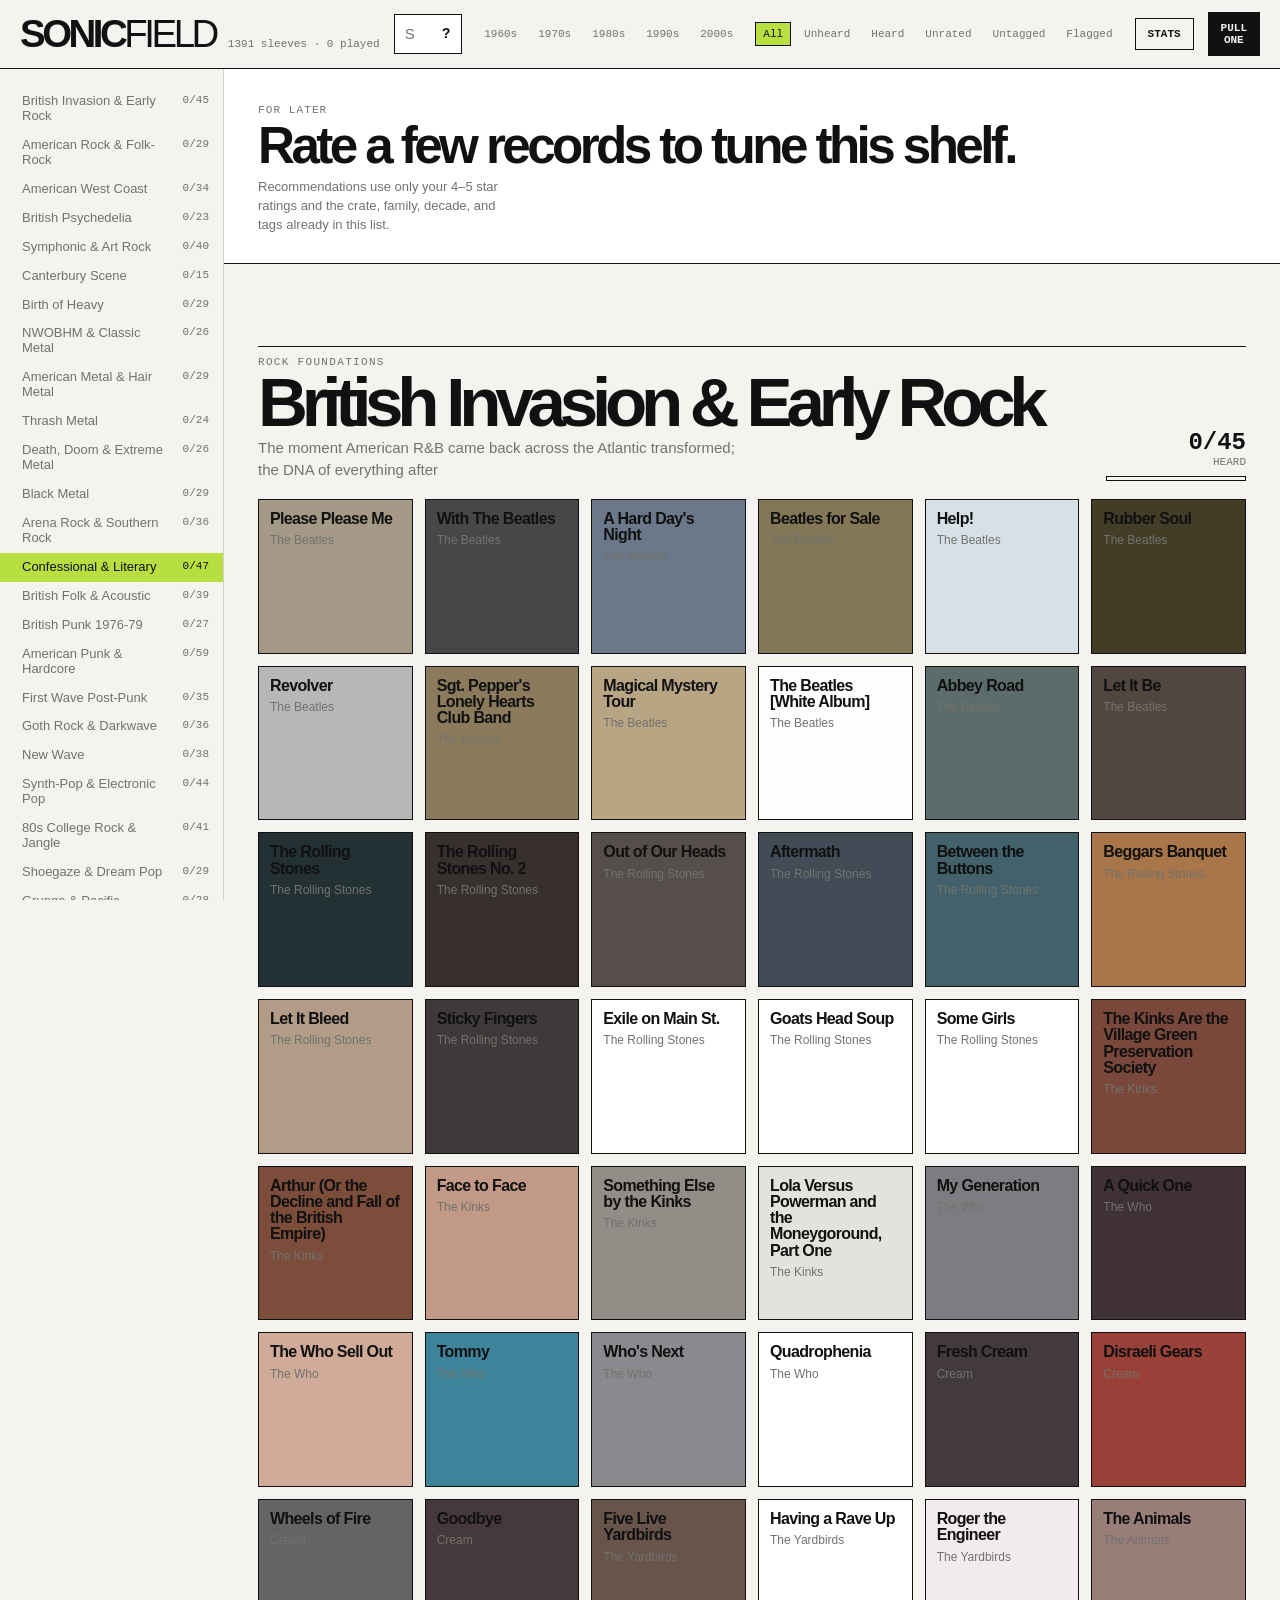
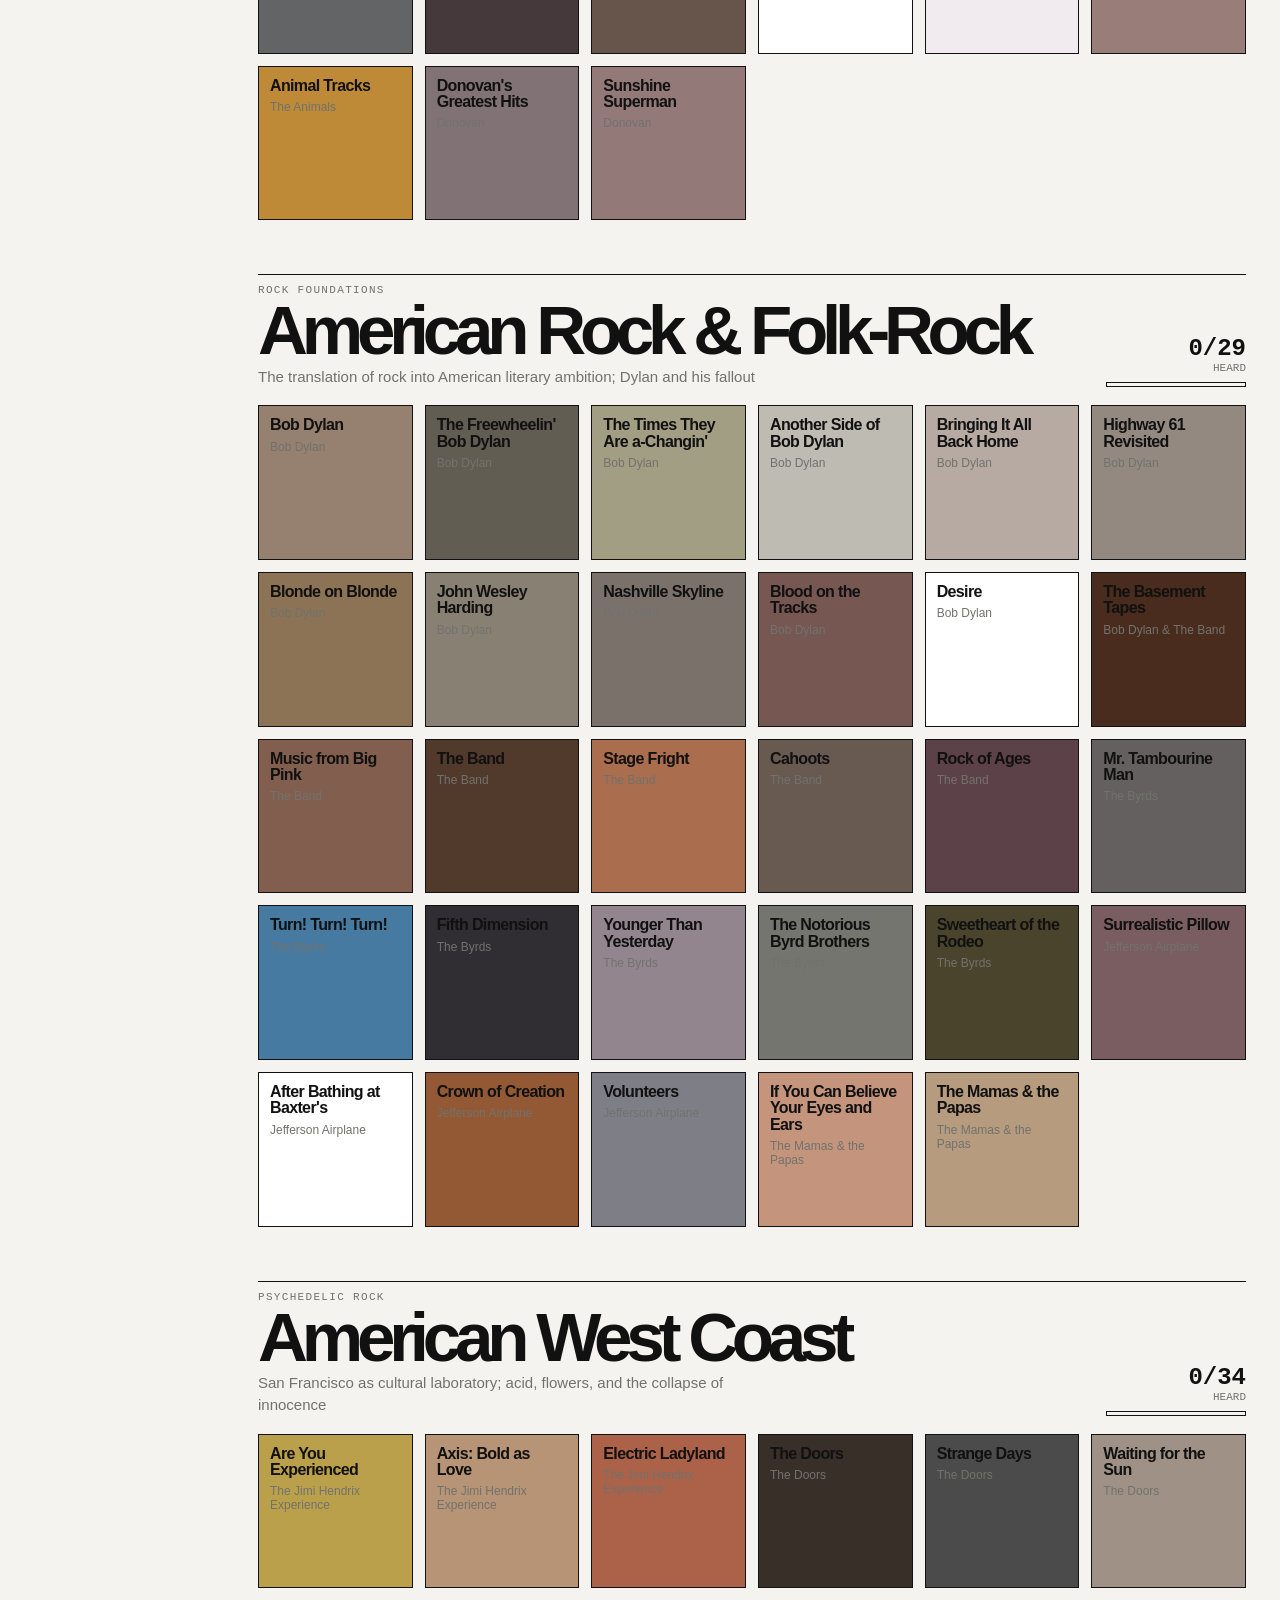
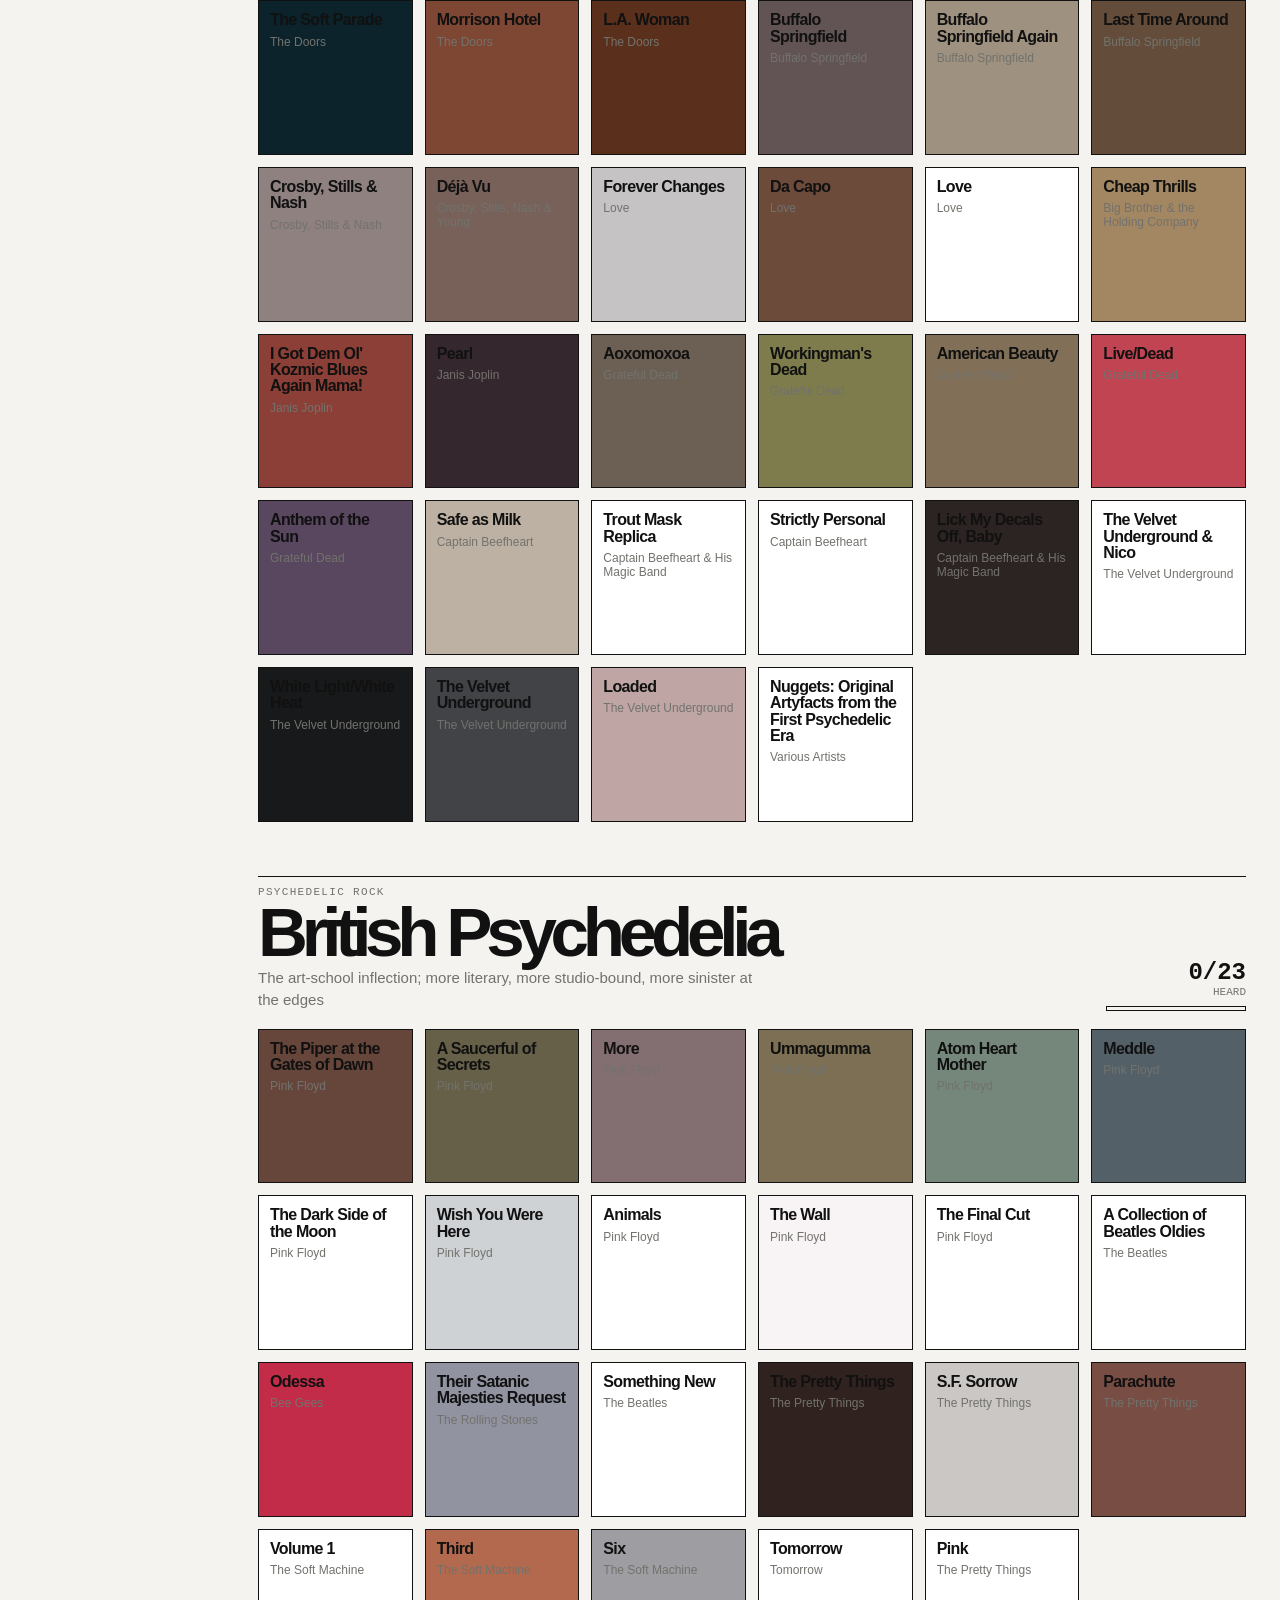
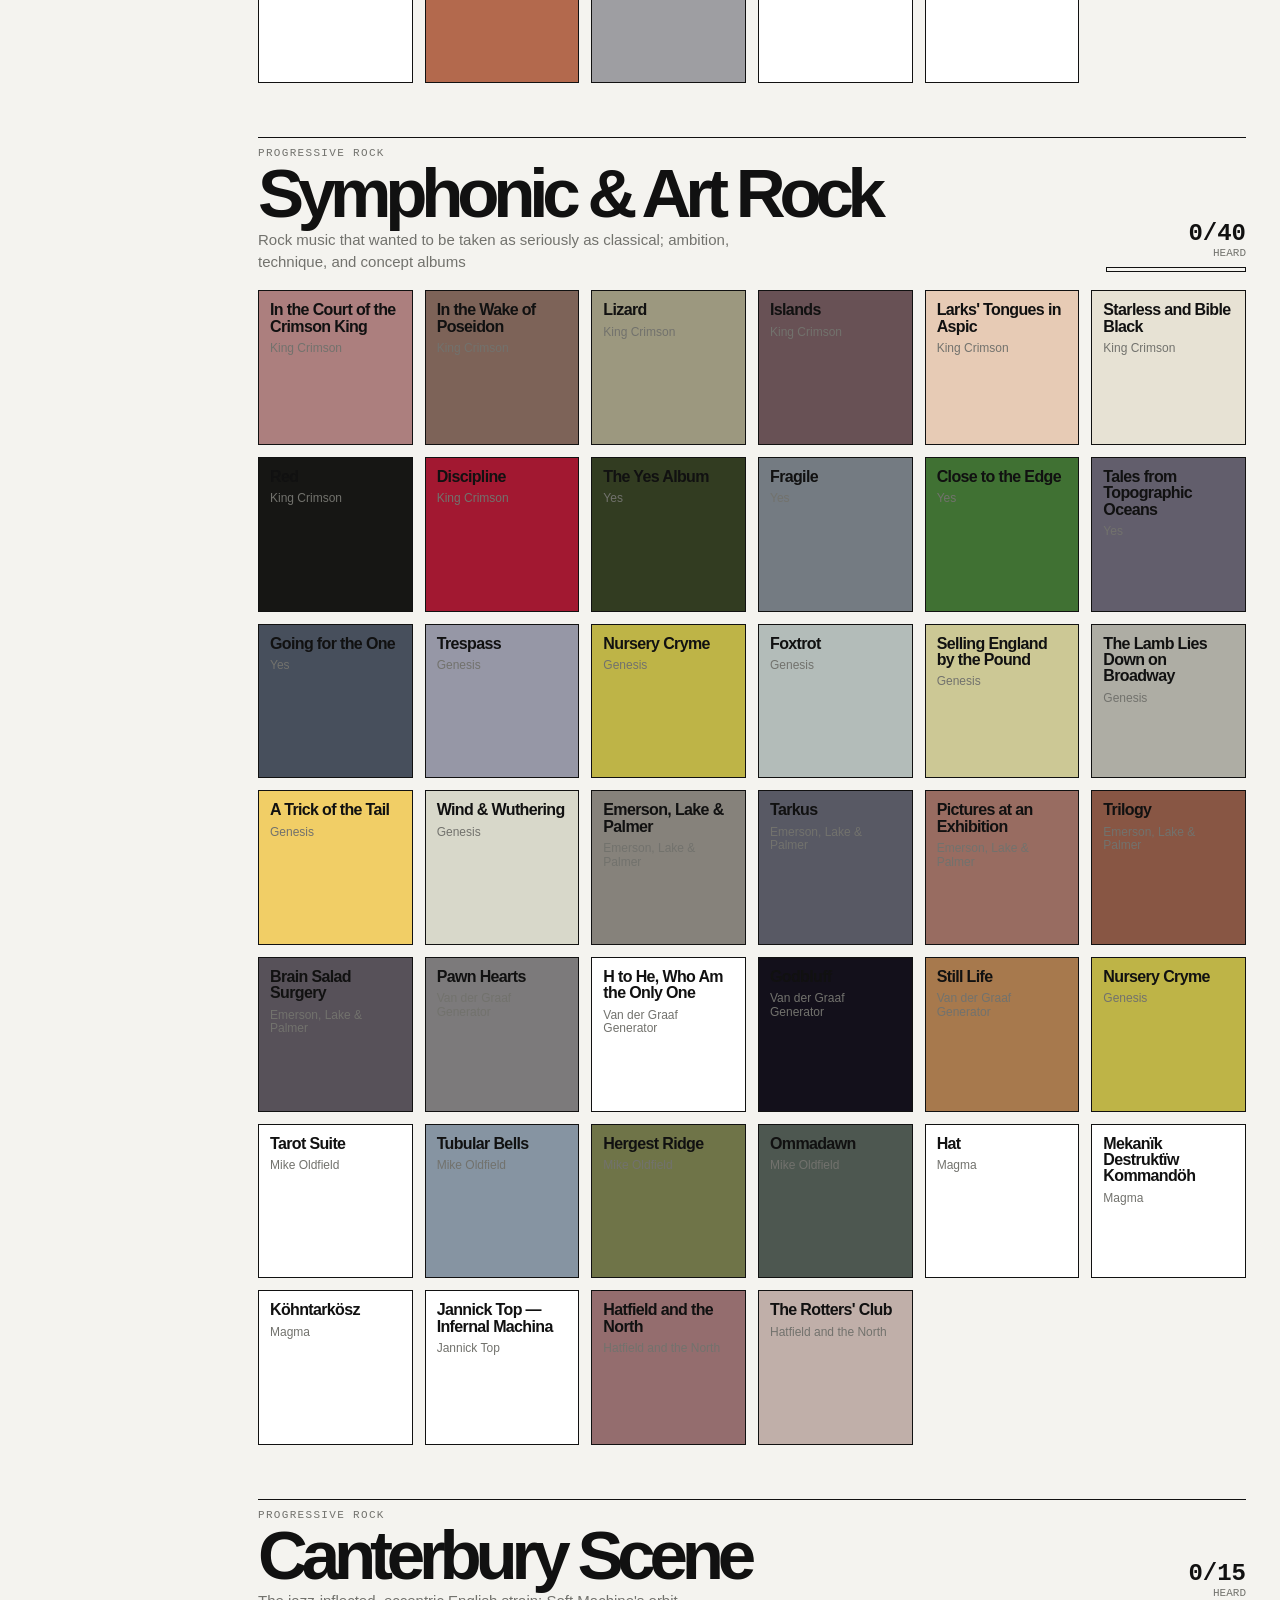
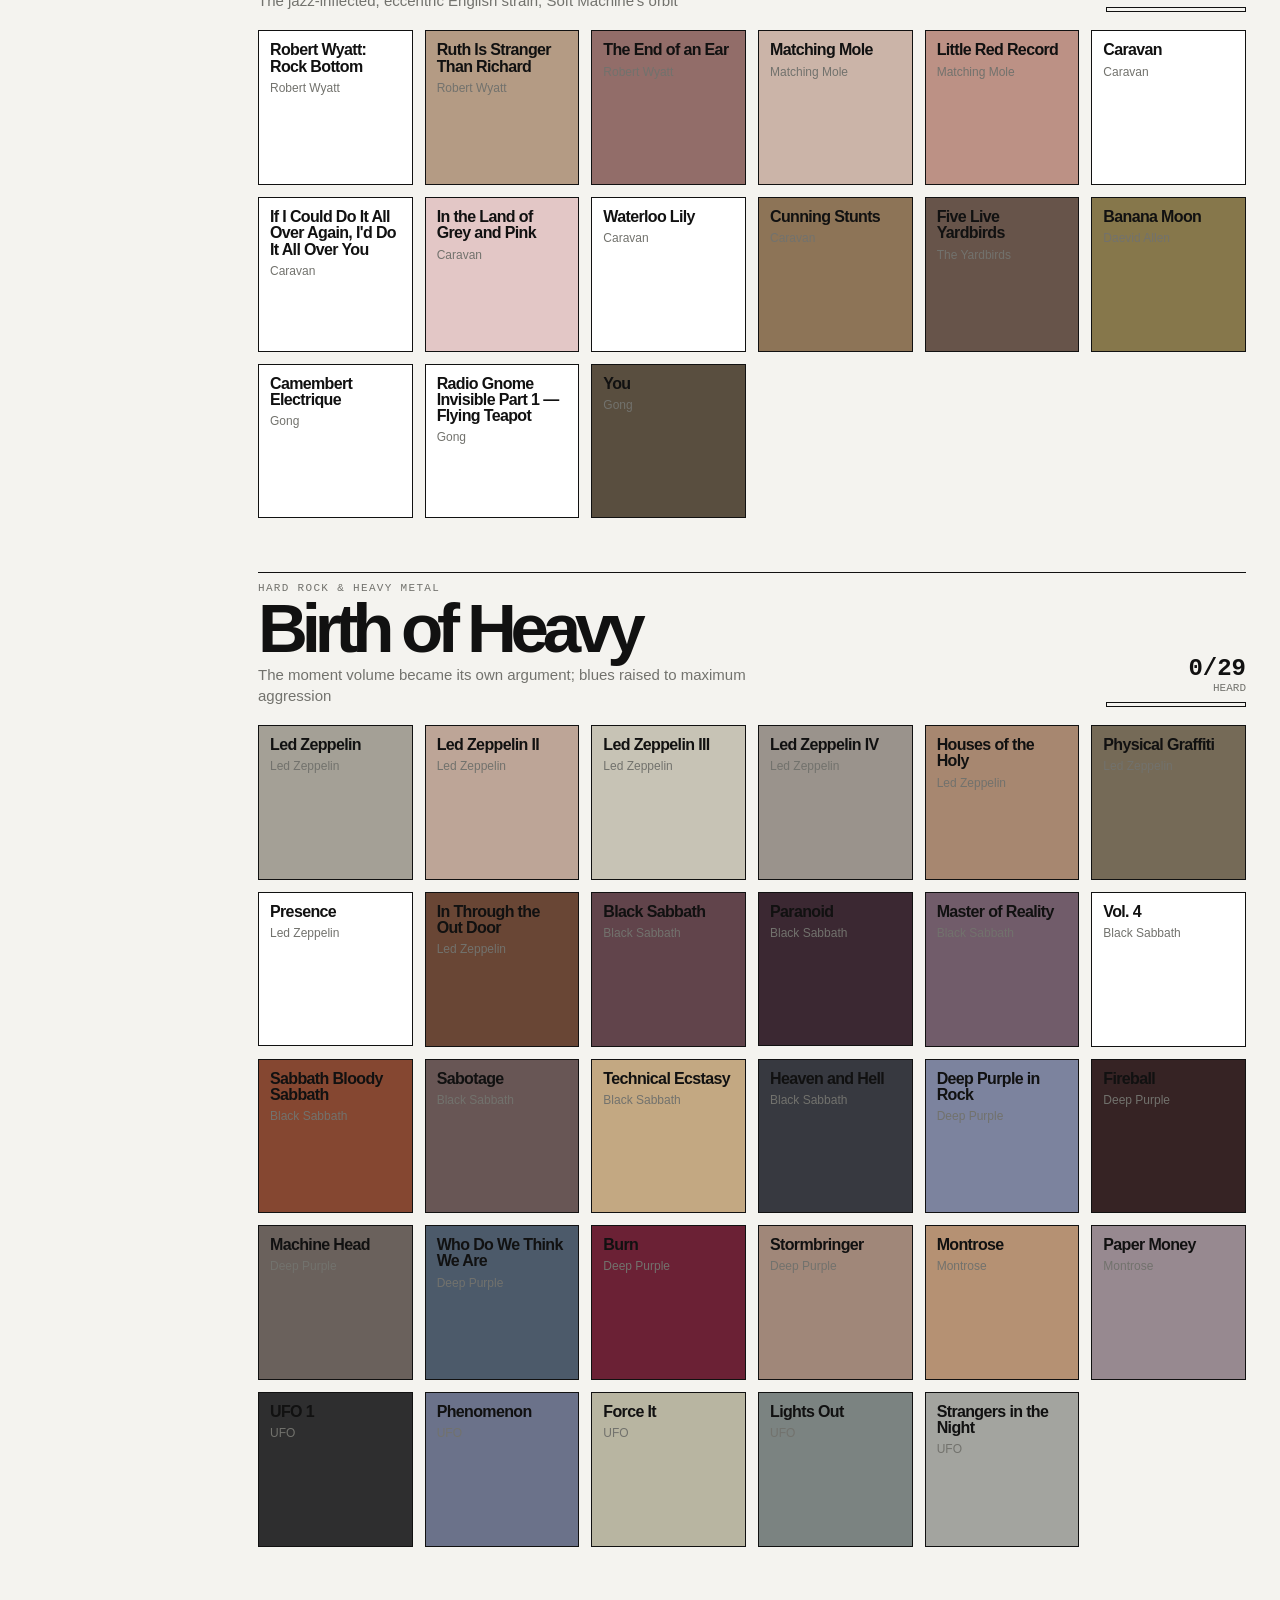
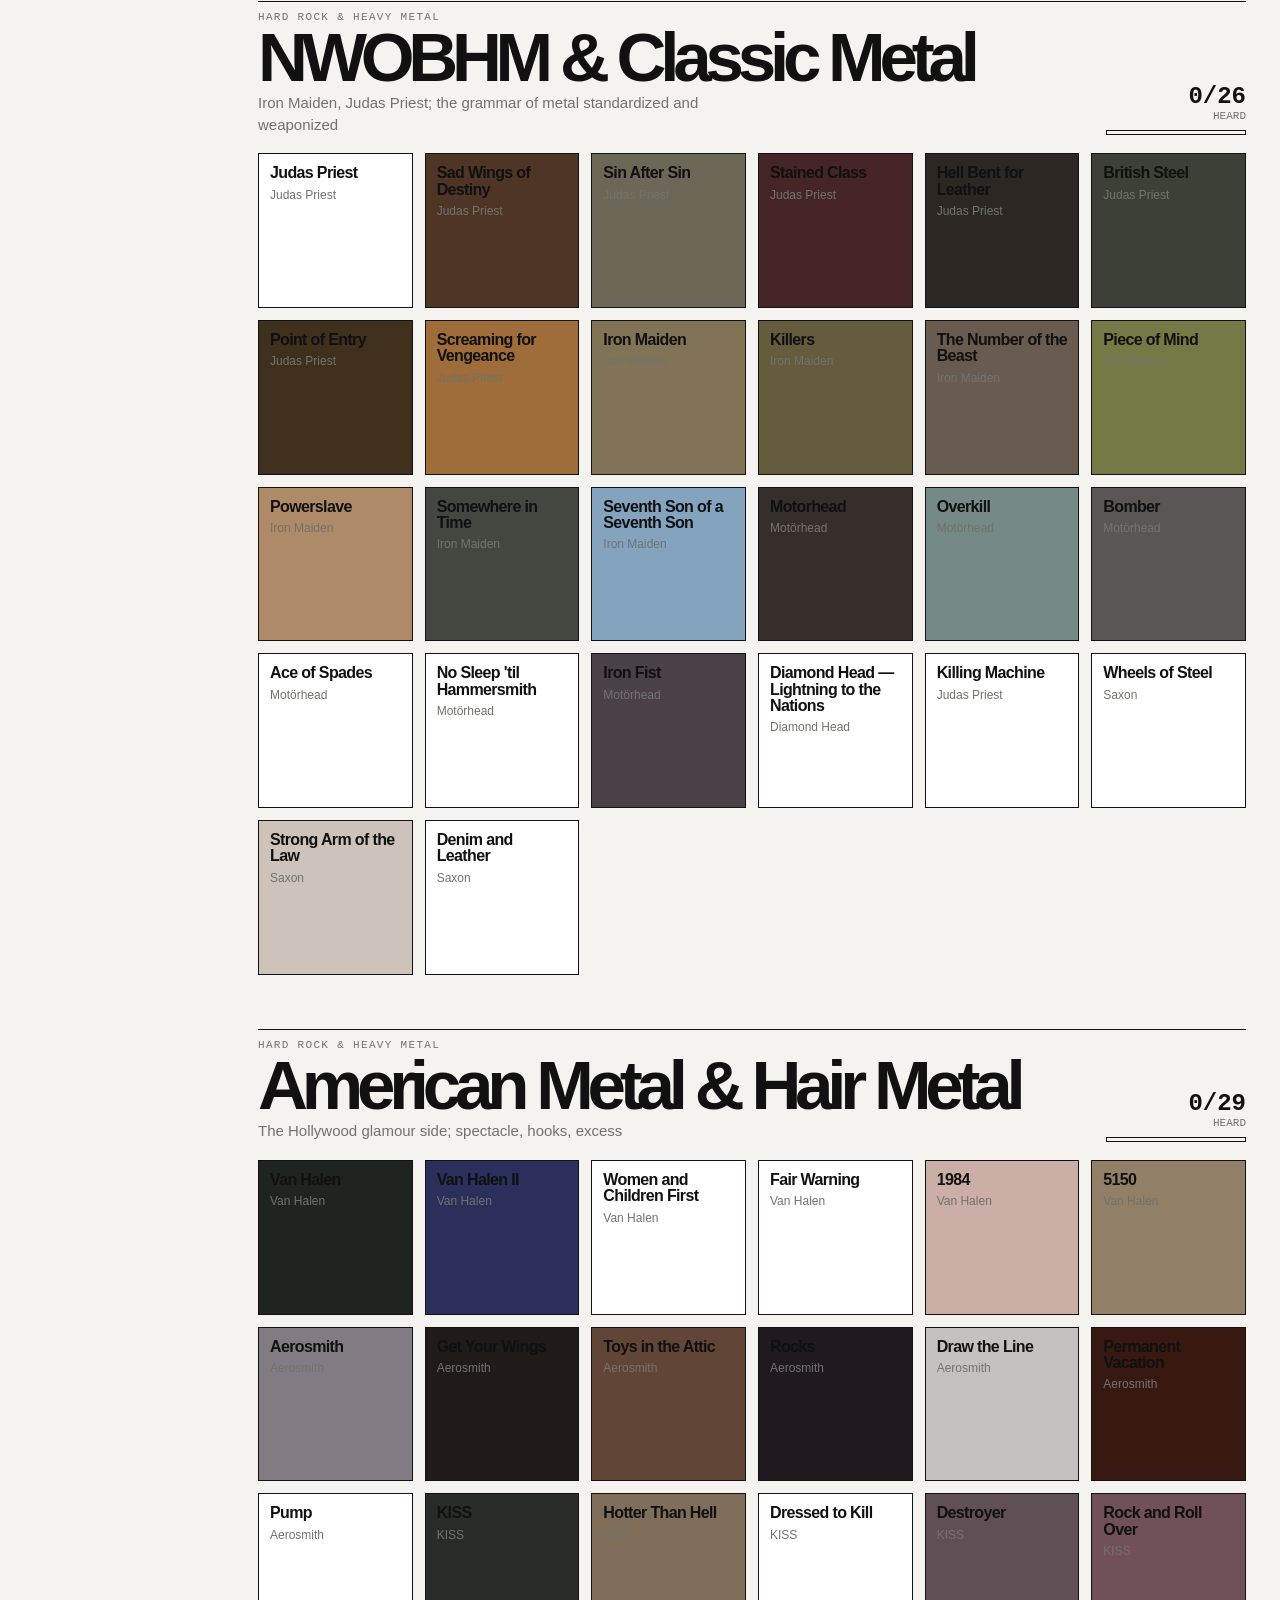
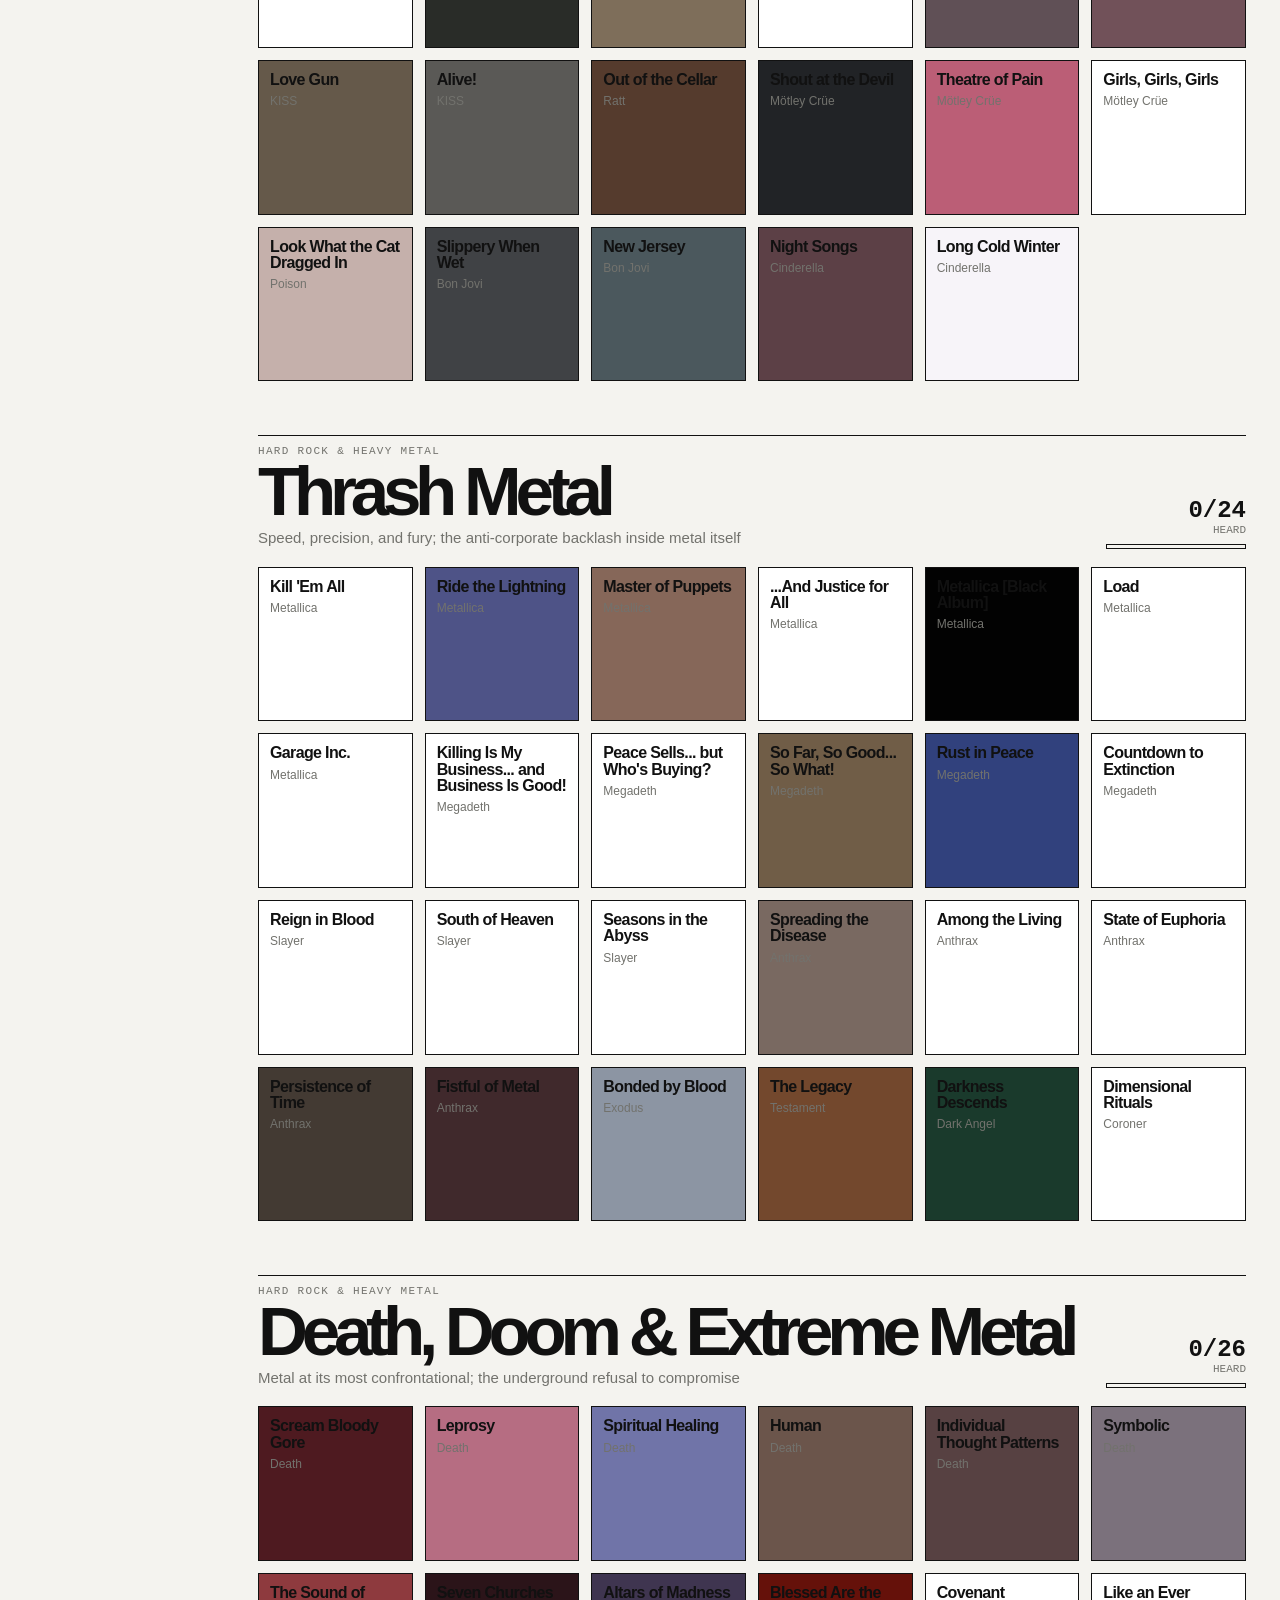
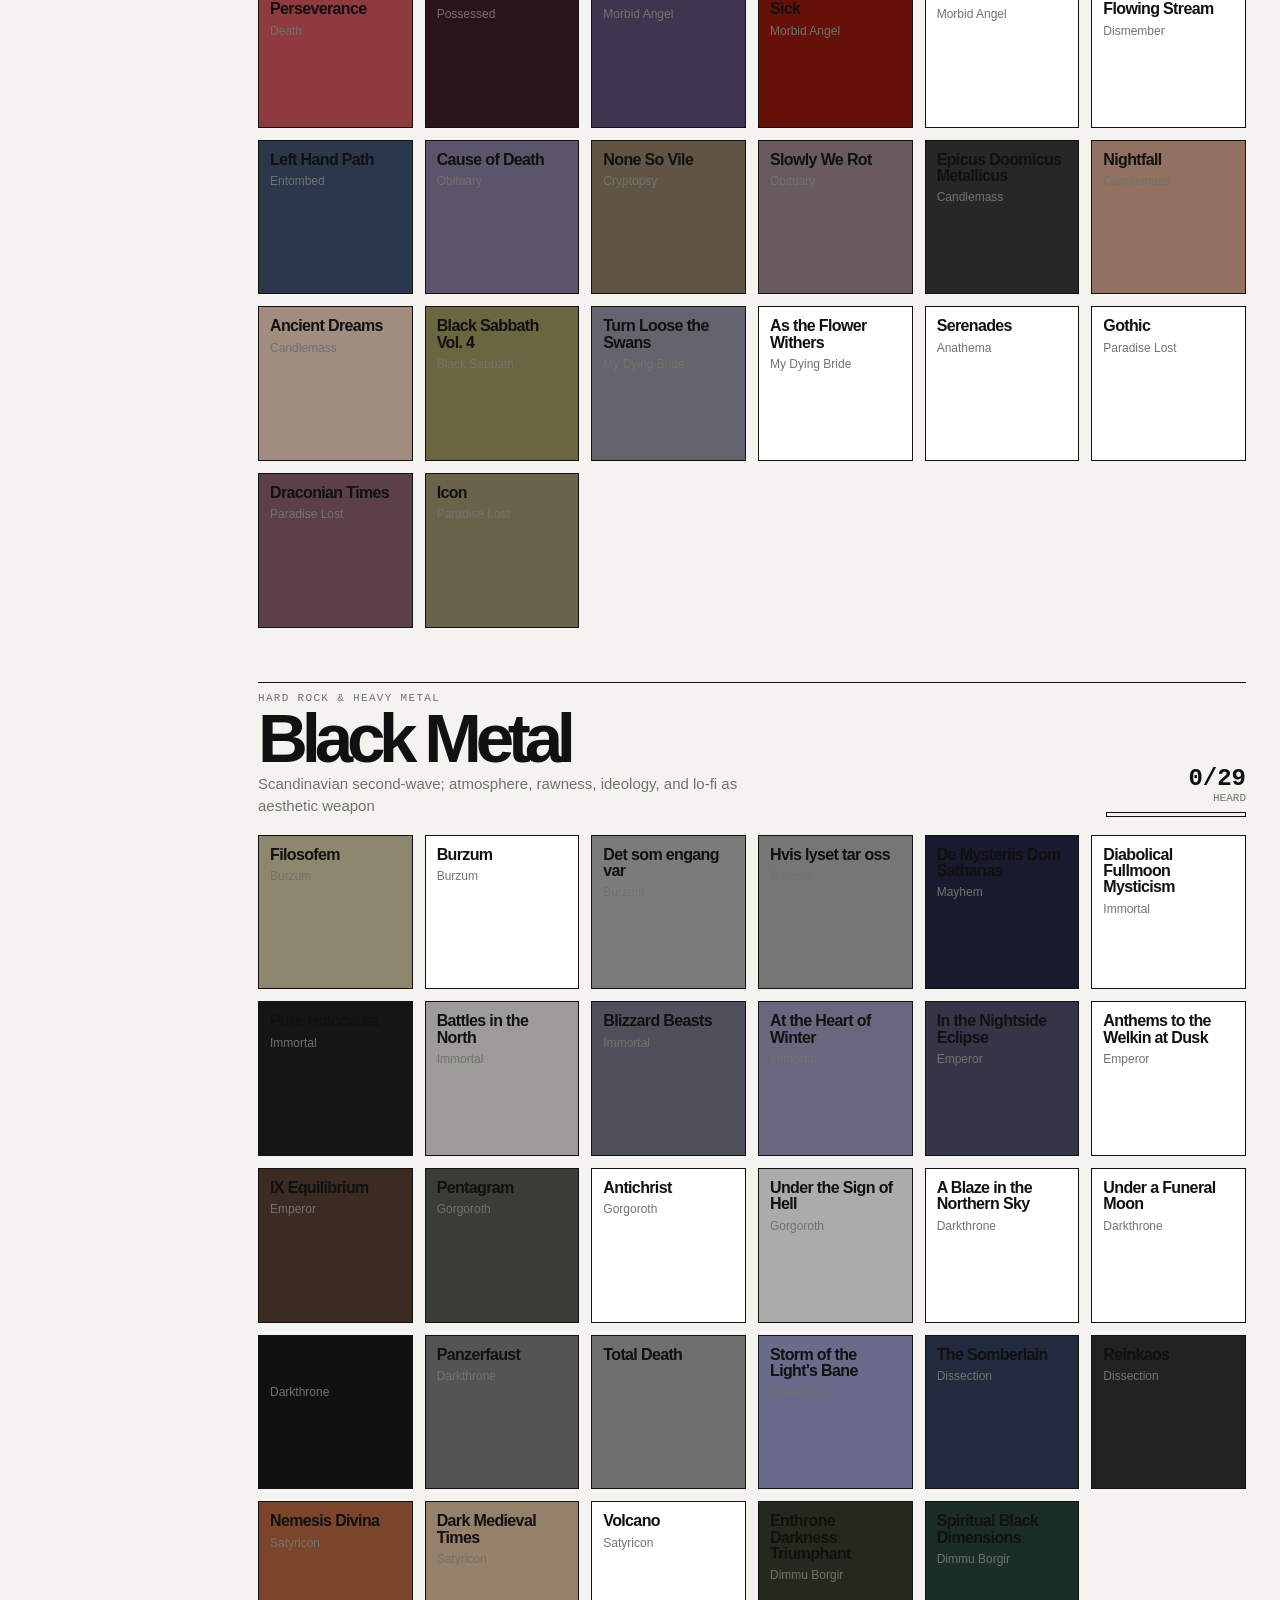
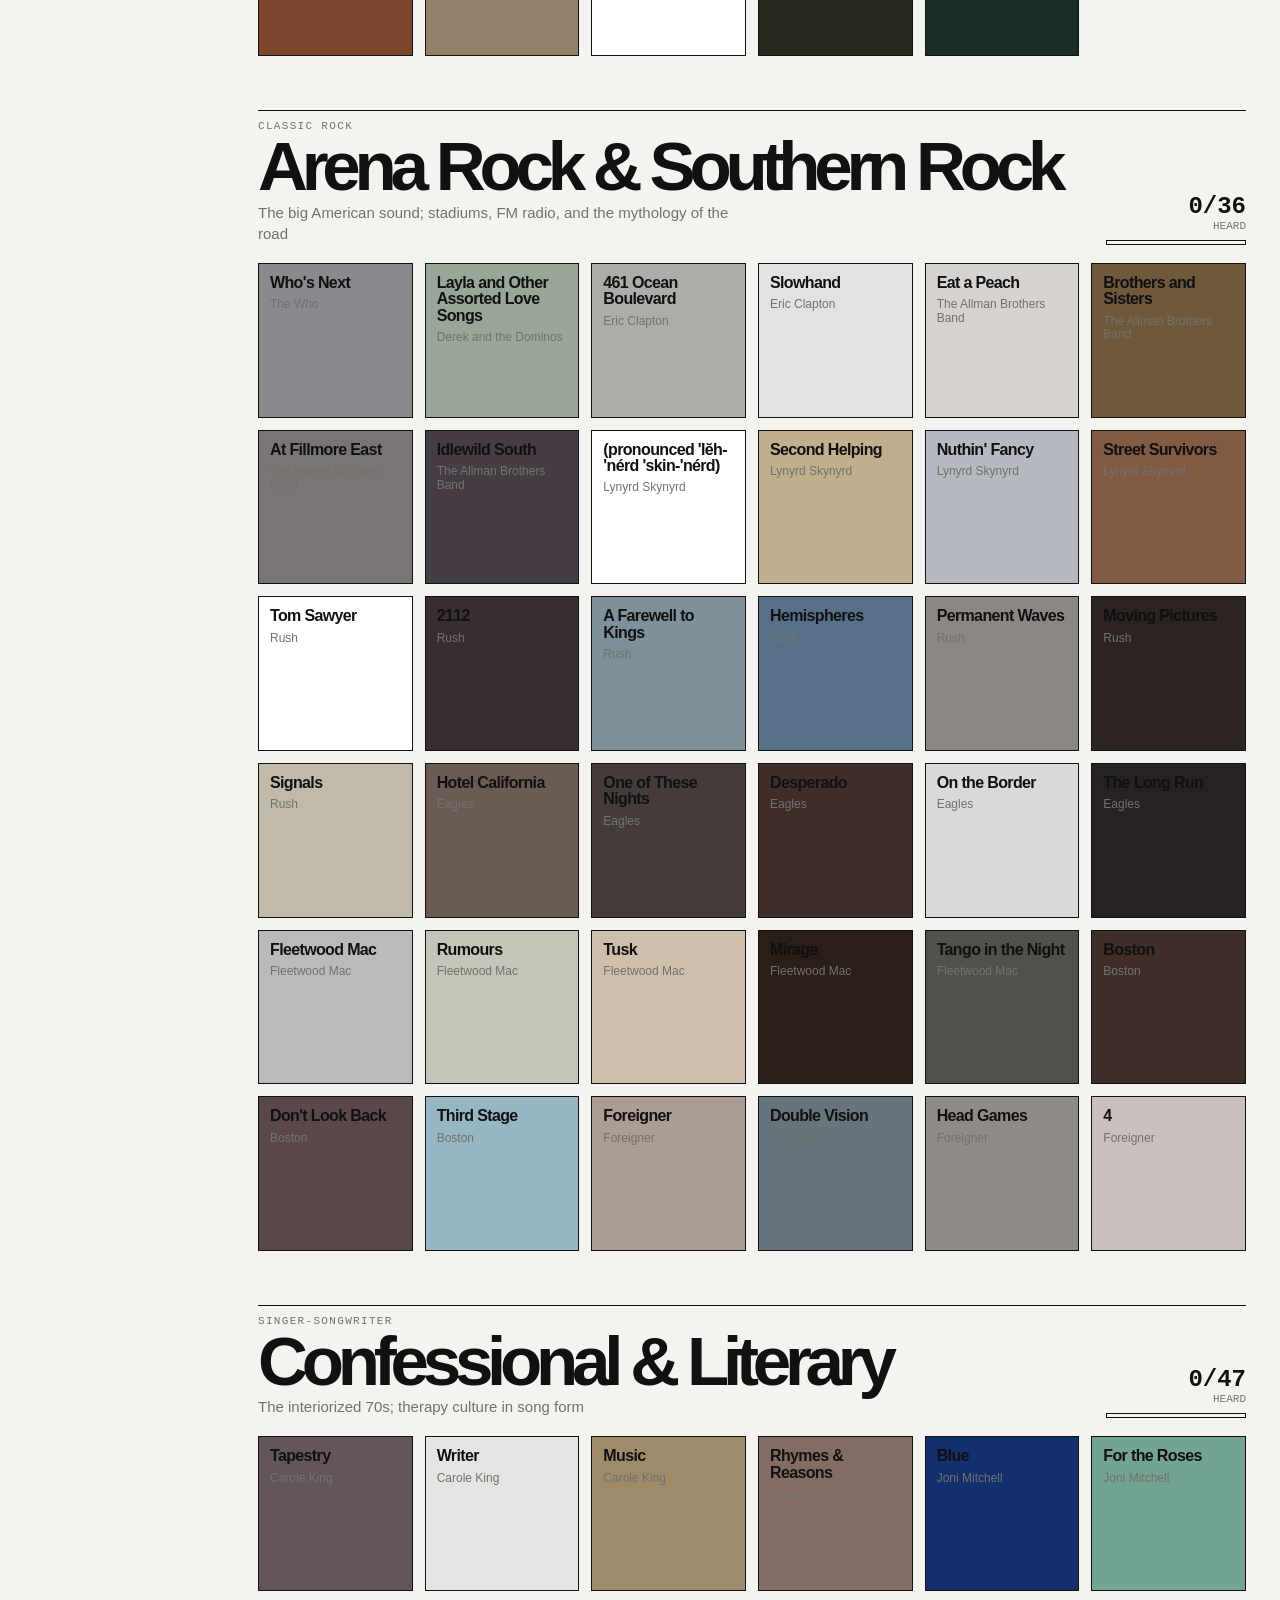
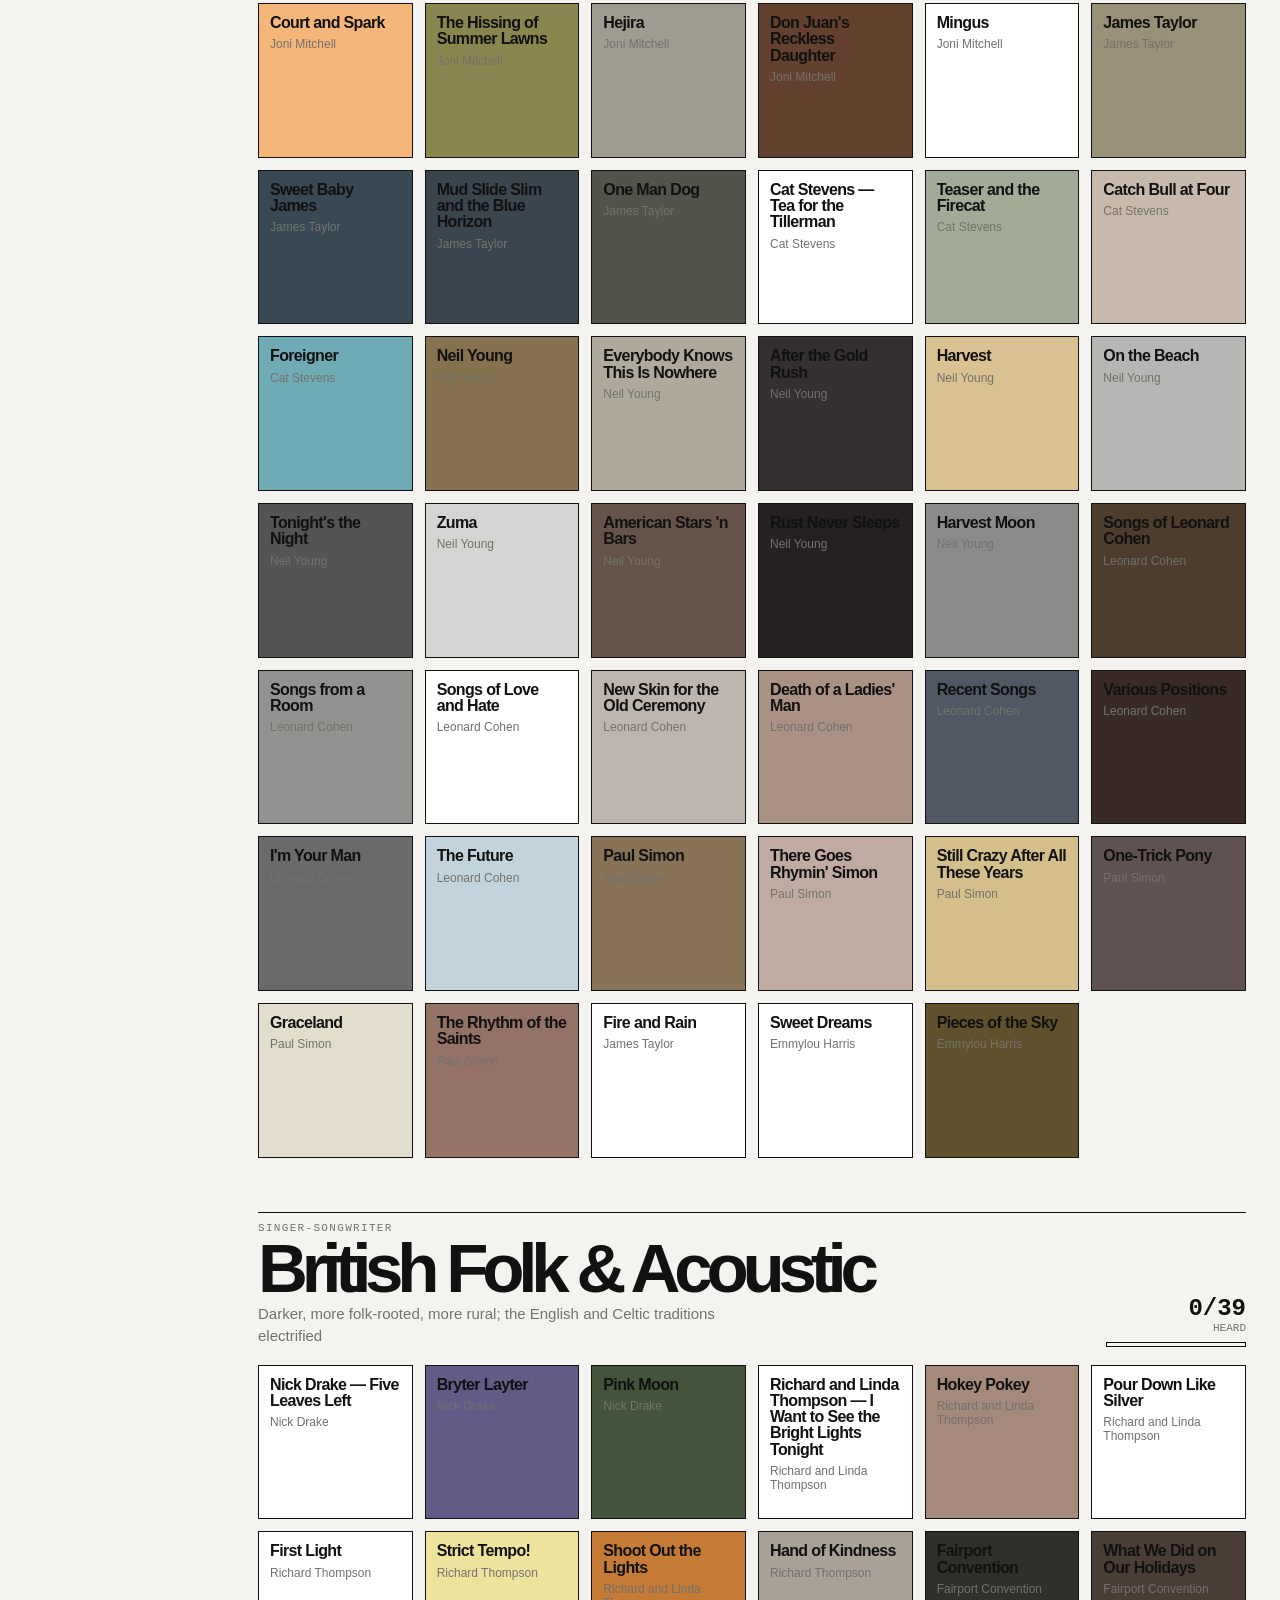
==== commit 4e111bd2: "Add files via upload" ====
--- a/index.html
+++ b/index.html
@@ -1,17 +1,17 @@
 <!DOCTYPE html>
 <html lang="en">
 <head>
-<meta charset="UTF-8"><meta name="viewport" content="width=device-width,initial-scale=1"><meta name="theme-color" content="#0a0614">
+<meta charset="UTF-8"><meta name="viewport" content="width=device-width,initial-scale=1"><meta name="theme-color" content="#f4f3ef">
 <title>SONICFIELD // 1,391 sleeves, 37 crates</title>
-<meta name="description" content="A terminal for digging through rock and its descendants, 1960–2010. Pull a sleeve, play it in Apple Music, log it.">
-<link rel="preconnect" href="https://fonts.googleapis.com"><link rel="preconnect" href="https://fonts.gstatic.com" crossorigin>
-<link href="https://fonts.googleapis.com/css2?family=Orbitron:wght@600;900&family=Share+Tech+Mono&display=swap" rel="stylesheet">
+<meta name="description" content="A personal crate-digging tracker for 1,391 albums across 37 crates.">
 <link rel="stylesheet" href="style.css">
 </head>
 <body>
 <header class="bar">
-  <h1>SONIC<i>FIELD</i><small id="cnt" aria-live="polite">booting…</small></h1>
-  <input id="q" type="search" placeholder="> search" aria-label="Search records" autocomplete="off" spellcheck="false">
+  <h1>SONIC<span>FIELD</span><small id="cnt" aria-live="polite">booting…</small></h1>
+  <div class="search"><input id="q" type="search" placeholder="Search the crates" aria-label="Search records" autocomplete="off" spellcheck="false"><button id="help" aria-expanded="false" aria-controls="search-help">?</button>
+    <div id="search-help" hidden><strong>Search syntax</strong><span>artist:"Nina Simone"</span><span>title:blue</span><span>crate:ambient</span><span>family:jazz</span><span>tag:mono</span><span>is:heard · is:unheard · is:rated · is:noted · is:matched</span><span>year:1970-1979 · year&gt;=1980 · rating&gt;=4</span><span>Use quotes for phrases and a leading - to exclude.</span></div>
+  </div>
   <div class="chips" id="dec" role="group" aria-label="Decade"></div>
   <div class="chips" id="hf" role="group" aria-label="Filter">
     <button data-h="all" aria-pressed="true">All</button><button data-h="no" aria-pressed="false">Unheard</button><button data-h="yes" aria-pressed="false">Heard</button><button data-h="unrated" aria-pressed="false">Unrated</button><button data-h="untagged" aria-pressed="false">Untagged</button><button data-h="flag" aria-pressed="false">Flagged</button>
@@ -19,7 +19,7 @@
   <button id="sb" class="pull alt">Stats</button><button id="pull" class="pull">Pull one</button>
 </header>
 <nav id="rail" aria-label="Crates"></nav>
-<main id="wall"><p class="load">&gt; sorting crates<span class="cur">_</span></p></main>
+<main id="wall"><p class="load">Sorting crates…</p></main>
 <section id="stats" aria-label="Total stats"></section>
 <aside id="sheet" role="dialog" aria-modal="true" aria-label="Record detail" aria-hidden="true"></aside>
 <div id="veil"></div>
--- a/style.css
+++ b/style.css
@@ -1,101 +1,149 @@
-/* SONICFIELD: retro-cyberpunk terminal. Neon = state (crate colour, focus, heard). Grid + scanlines = atmosphere, both static and cheap. */
-:root{--bg:#0a0614;--panel:#130a2a;--line:#2b1d52;--cy:#00f0ff;--mg:#ff2bd6;--yl:#f5ff3a;--tx:#dcd8ff;--dim:#8f86c4;--hh:56px;--rail:230px;
---d:'Orbitron','Arial Black',Impact,sans-serif;--m:'Share Tech Mono',ui-monospace,Menlo,Consolas,monospace}
-*{box-sizing:border-box;margin:0}
-html{scroll-behavior:smooth;scroll-padding-top:calc(var(--hh) + 10px);scrollbar-gutter:stable;background:var(--bg)}
-html.lock{overflow:hidden}
-body{color:var(--tx);font:16px/1.5 var(--m);min-height:100vh;background:linear-gradient(#0a0614 0,#150a33 100%);overflow-x:hidden}
-body::before{content:"";position:fixed;inset:auto 0 0 0;height:42vh;z-index:-1;pointer-events:none;opacity:.5;
- background:linear-gradient(transparent,#ff2bd633),repeating-linear-gradient(90deg,#ff2bd655 0 1px,transparent 1px 64px),repeating-linear-gradient(0deg,#00f0ff33 0 1px,transparent 1px 32px);
- -webkit-mask:linear-gradient(transparent,#000 70%);mask:linear-gradient(transparent,#000 70%)}
-body::after{content:"";position:fixed;inset:0;z-index:100;pointer-events:none;background:repeating-linear-gradient(transparent 0 2px,#0000003a 2px 3px);opacity:.35}
-button,input,select{font:inherit;color:inherit;background:none;border:0;cursor:pointer}
-:focus-visible{outline:2px solid var(--yl);outline-offset:2px}
-[hidden]{display:none!important}
-.bar{position:sticky;top:0;z-index:20;display:flex;gap:8px 12px;align-items:center;flex-wrap:wrap;padding:10px 20px;background:#0a0614ee;border-bottom:1px solid var(--cy);box-shadow:0 1px 18px #00f0ff44}
-.bar h1{font:900 24px/1 var(--d);letter-spacing:.06em;margin-right:auto;white-space:nowrap;
- background:linear-gradient(#fff 0 42%,#8ea2cc 50%,#eaf2ff 56%,#56648a);-webkit-background-clip:text;background-clip:text;color:transparent}
-.bar h1 i{font-style:normal}.bar h1 small{display:block;margin-top:3px;font:400 12px var(--m);letter-spacing:.04em;color:var(--cy);-webkit-text-fill-color:var(--cy)}
-#q{cursor:text;width:170px;padding:6px 8px;border:1px solid var(--line);background:#0006;color:var(--cy)}#q:focus{border-color:var(--cy);box-shadow:0 0 10px #00f0ff55}#q::placeholder{color:var(--dim)}
-.chips{display:flex;gap:1px;flex-wrap:nowrap}.chips button{font-size:12px;padding:4px 6px;border:1px solid transparent;color:var(--dim);text-transform:uppercase;letter-spacing:.05em}
-.chips button:hover{color:var(--tx)}.chips button[aria-pressed=true]{border-color:var(--cy);color:var(--cy);background:#00f0ff14}
-.pull{font:900 11px var(--d);letter-spacing:.06em;padding:8px 11px;background:var(--yl);color:#0a0614;clip-path:polygon(0 0,calc(100% - 8px) 0,100% 8px,100% 100%,8px 100%,0 calc(100% - 8px));text-transform:uppercase}
-.pull.alt{background:var(--mg);color:#fff}.pull:hover{filter:brightness(1.2)}
-#rail{position:fixed;top:var(--hh);bottom:0;left:0;width:var(--rail);overflow:auto;padding:12px 0 40px;background:#0a0614f0;border-right:1px solid var(--line);scrollbar-width:thin;scrollbar-color:var(--line) transparent;overscroll-behavior:contain}
-#rail a{display:flex;justify-content:space-between;gap:6px;padding:5px 12px;font-size:13px;line-height:1.25;color:var(--dim);text-decoration:none;border-left:3px solid var(--c)}
-#rail a small{font-variant-numeric:tabular-nums}#rail a:hover{color:var(--tx);background:#ffffff0a}
-#rail a.on{color:var(--c);background:linear-gradient(90deg,color-mix(in srgb,var(--c) 22%,transparent),transparent);text-shadow:0 0 8px var(--c)}
-#rail a.done small::before{content:"■ "}
-#wall{margin-left:var(--rail);padding:0 24px 120px}
-.crate{padding-top:48px}
-.crate header{display:grid;grid-template-columns:1fr auto;gap:2px 24px;align-items:end;margin-bottom:16px;padding:10px 0 0;border-top:2px solid var(--c);box-shadow:0 -6px 16px -10px var(--c)}
-.crate .fam{font-size:13px;color:var(--c);letter-spacing:.14em;text-transform:uppercase}.crate .fam::before{content:"> /"}
-.crate h2{font:900 clamp(28px,5vw,64px)/.95 var(--d);letter-spacing:.01em;text-transform:uppercase;grid-column:1;text-shadow:0 0 18px color-mix(in srgb,var(--c) 60%,transparent)}
-.crate h2:hover{animation:glitch .35s steps(2) 1}
-@keyframes glitch{25%{text-shadow:3px 0 var(--mg),-3px 0 var(--cy);transform:translateX(2px)}60%{text-shadow:-3px 0 var(--mg),3px 0 var(--cy);transform:translateX(-2px)}}
-.crate p{max-width:62ch;grid-column:1;color:var(--dim)}
-.crate .tally{grid-row:1/4;grid-column:2;text-align:right;font:900 30px/1 var(--d);color:var(--c)}
-.tally small{display:block;font:400 12px var(--m);color:var(--dim);letter-spacing:.1em;text-transform:uppercase}
-.tally i{display:block;height:6px;border:1px solid var(--c);margin:8px 0 0 auto;width:120px;padding:1px}.tally i b{display:block;height:100%;background:var(--c)}
-.shelf{display:grid;grid-template-columns:repeat(auto-fill,minmax(150px,1fr));gap:12px}
-.sl{position:relative;aspect-ratio:1;display:block;width:100%;text-align:left;transition:filter .2s}
-.sl:hover,.sl:focus-visible{filter:drop-shadow(0 0 9px var(--c));z-index:2}
-.sl .in{position:absolute;inset:0;overflow:hidden;background:linear-gradient(135deg,color-mix(in srgb,var(--c) 26%,var(--panel)),var(--panel));
- clip-path:polygon(0 0,calc(100% - 14px) 0,100% 14px,100% 100%,14px 100%,0 calc(100% - 14px));transform:perspective(500px) rotateX(var(--rx,0deg)) rotateY(var(--ry,0deg));transition:transform .15s}
-.sl .in::before{content:"";position:absolute;inset:0;z-index:2;pointer-events:none;box-shadow:inset 0 0 0 1px color-mix(in srgb,var(--c) 55%,transparent)}
-.sl:hover .in::before,.sl:focus-visible .in::before{box-shadow:inset 0 0 0 2px var(--c)}
-.sl img{position:absolute;inset:0;width:100%;height:100%;object-fit:cover;opacity:0;transition:opacity .3s}.sl img.ok{opacity:1}
-.sl .t{position:absolute;inset:0;padding:9px;color:var(--c);font:900 clamp(11px,1.3vw,15px)/1.05 var(--d);text-transform:uppercase;overflow:hidden;overflow-wrap:anywhere}
-.sl .t em{display:block;font:400 11px var(--m);margin-top:6px;color:var(--tx);text-transform:none}
-.sl:has(img.ok) .t{display:none}
-.sl .y{position:absolute;left:0;bottom:0;z-index:3;padding:2px 9px 2px 6px;background:var(--c);color:#0a0614;font:900 13px var(--d);transform:translateY(100%);transition:transform .15s}
-.sl:hover .y,.sl:focus-visible .y{transform:none}
-.sl.heard .in::after{content:"PLAYED";position:absolute;z-index:3;top:11px;right:-30px;transform:rotate(38deg);background:var(--mg);color:#fff;font:900 9px var(--d);padding:1px 32px;letter-spacing:.1em}
-.sl.heard img{filter:saturate(.3) brightness(.7)}
-.load,.none{font:900 clamp(18px,3vw,30px) var(--d);padding:80px 0;color:var(--cy)}
-.cur{animation:blink 1s steps(2) infinite}@keyframes blink{50%{opacity:0}}
-#veil{position:fixed;inset:0;background:#05020ecc;opacity:0;pointer-events:none;transition:opacity .2s;z-index:30}#veil.on{opacity:1;pointer-events:auto}
-#sheet{position:fixed;z-index:40;top:0;right:0;bottom:0;width:min(520px,100%);background:#0d0820;color:var(--tx);border-left:2px solid var(--c,var(--cy));box-shadow:-10px 0 40px #000a,-1px 0 18px color-mix(in srgb,var(--c,#00f0ff) 50%,transparent);
- transform:translateX(102%);visibility:hidden;transition:transform .3s cubic-bezier(.2,.8,.2,1),visibility 0s .3s;overflow:auto;overscroll-behavior:contain;padding:26px}
-#sheet.on{transform:none;visibility:visible;transition:transform .3s cubic-bezier(.2,.8,.2,1)}
-.x{position:absolute;top:8px;right:12px;font:900 26px var(--d);color:var(--mg)}
-.disc{position:relative;margin:8px 0 24px;aspect-ratio:1.55}
-.disc .rec{position:absolute;top:0;left:0;width:64%;aspect-ratio:1;border-radius:50%;background:repeating-radial-gradient(#0a0a12 0 2px,#1c1c2c 3px 4px);display:grid;place-items:center;transition:transform .6s .2s cubic-bezier(.2,.8,.2,1)}
-.disc .rec::after{content:"";width:30%;aspect-ratio:1;border-radius:50%;background:var(--c,var(--cy))}
-#sheet.on .rec{transform:translateX(56%)}
-.disc .cov{position:relative;width:64%;aspect-ratio:1;background:var(--panel);overflow:hidden;box-shadow:0 0 0 1px var(--c,var(--cy)),6px 8px 24px #000c}
-.disc .cov img{width:100%;height:100%;object-fit:cover;display:block}.disc .cov .t{position:absolute;inset:0;padding:12px;font:900 22px/1 var(--d);color:var(--c,var(--cy));text-transform:uppercase}
-#sheet h3{font:900 clamp(24px,4.5vw,38px)/1 var(--d);text-transform:uppercase;letter-spacing:.02em}
-#sheet .by{color:var(--cy);font-size:20px;margin:4px 0 12px}
-.meta{display:flex;gap:16px;flex-wrap:wrap;font-size:14px;border-block:1px solid var(--line);padding:8px 0;margin-bottom:14px;color:var(--dim)}.meta b{color:var(--yl);font-family:var(--d)}
-.acts{display:flex;gap:8px;flex-wrap:wrap;margin-bottom:8px}
-.btn{font:900 12px var(--d);letter-spacing:.08em;padding:11px 16px;background:var(--cy);color:#0a0614;text-decoration:none;display:inline-block;text-transform:uppercase;clip-path:polygon(0 0,calc(100% - 8px) 0,100% 8px,100% 100%,8px 100%,0 calc(100% - 8px))}
-.btn.alt{background:var(--mg);color:#fff}.btn.off{background:var(--line);color:var(--dim);cursor:default}
-.why{font-size:13px;line-height:1.4;color:var(--dim);margin-bottom:18px}
-#sheet h4{font:900 12px var(--d);letter-spacing:.14em;text-transform:uppercase;color:var(--mg);margin:22px 0 8px}#sheet h4::before{content:"// "}
-.strip{display:flex;gap:6px;overflow-x:auto;padding-bottom:8px;overscroll-behavior-x:contain}.strip .sl{width:84px;flex:none}.strip .sl .t{font-size:9px}
-.ed label{display:block;font-size:12px;margin:8px 0;color:var(--dim);text-transform:uppercase;letter-spacing:.06em}
-.ed input,.ed select{display:block;width:100%;padding:6px;margin-top:2px;border:1px solid var(--line);background:#0006;color:var(--tx);cursor:text;text-transform:none;letter-spacing:0}
-.ed input:focus,.ed select:focus{border-color:var(--cy)}.ed option{background:#0d0820}
-.ed .row{display:grid;grid-template-columns:repeat(4,1fr);gap:6px}
-.stars button{font-size:30px;color:var(--line);line-height:1}.stars button.on{color:var(--yl);text-shadow:0 0 10px var(--yl)}.stars button:last-child{font:400 12px var(--m);color:var(--dim);margin-left:8px}
-.flags{font-size:13px;color:var(--mg);padding-left:18px;margin-top:6px}
-#stats{display:none;padding:24px}body.stats #stats{display:block}body.stats #wall,body.stats #rail{display:none}
-#stats h2{font:900 clamp(30px,6vw,64px)/1 var(--d);text-transform:uppercase;text-shadow:0 0 20px #00f0ff88}#stats h3{font:900 14px var(--d);letter-spacing:.14em;text-transform:uppercase;color:var(--mg);margin:28px 0 8px}
-#stats .why{color:var(--dim)}
-.sts{display:grid;grid-template-columns:repeat(auto-fill,minmax(170px,1fr));gap:8px;margin-top:16px}
-.st{text-align:left;padding:12px;background:var(--panel);border:1px solid var(--line);border-left:3px solid var(--cy)}.st:hover{border-color:var(--cy)}
-.st b{display:block;font:900 22px/1.1 var(--d);color:var(--cy)}.st span{font-size:13px;color:var(--dim)}
-.map{display:grid;grid-template-columns:repeat(auto-fill,minmax(112px,1fr));gap:6px}.map button{text-align:center;padding:4px;border:1px solid transparent}.map button:hover{border-color:var(--line);background:var(--panel)}
-.map svg{width:100%;display:block}.map span{display:block;font-size:11px;line-height:1.15;color:var(--dim)}
-.two{display:grid;grid-template-columns:1fr 1fr;gap:28px}
-.rbar{display:flex;align-items:center;gap:8px;font-size:14px;margin:3px 0}.rbar i{height:12px;background:var(--yl);box-shadow:0 0 8px var(--yl)}.rbar em,.ln em{font-style:normal;color:var(--dim)}
-.ln{display:flex;justify-content:space-between;width:100%;padding:5px 0;border-bottom:1px solid var(--line);text-align:left}.ln:hover{color:var(--cy)}
-@media(max-width:1240px){.chips{flex-wrap:wrap}}
-@media(max-width:820px){
- :root{--rail:0px}.bar{position:static}
- #rail{position:sticky;top:0;bottom:auto;z-index:15;width:auto;display:flex;overflow-x:auto;overflow-y:hidden;padding:0;border:0;border-bottom:1px solid var(--cy)}
- #rail a{flex:none;white-space:nowrap;border-left:0;border-bottom:3px solid var(--c)}
- #wall{padding:0 12px 100px}.shelf{grid-template-columns:repeat(auto-fill,minmax(104px,1fr));gap:8px}.crate .tally{display:none}#q{width:100%;order:9}.two{grid-template-columns:1fr}.bar h1{margin-right:0;width:100%}
+:root {
+  --paper: #f4f3ef;
+  --panel: #ffffff;
+  --ink: #111111;
+  --muted: #72726d;
+  --line: #d3d2cc;
+  --accent: #b7df3f;
+  --rail: 224px;
+  --hh: 64px;
+  --sans: Arial, Helvetica, sans-serif;
+  --mono: ui-monospace, SFMono-Regular, Consolas, monospace;
 }
-@media(prefers-reduced-motion:reduce){*,*::before,*::after{animation:none!important;transition:none!important;scroll-behavior:auto!important}.sl .in{transform:none!important}}
+* { box-sizing: border-box; margin: 0; }
+html { background: var(--paper); color: var(--ink); scroll-behavior: smooth; scroll-padding-top: calc(var(--hh) + 16px); }
+html.lock { overflow: hidden; }
+body { min-height: 100vh; overflow-x: hidden; background: var(--paper); font: 15px/1.45 var(--sans); }
+button, input, select { color: inherit; font: inherit; }
+button { border: 0; background: none; cursor: pointer; }
+a { color: inherit; }
+:focus-visible { outline: 2px solid var(--accent); outline-offset: 3px; }
+[hidden] { display: none !important; }
+.bar { position: sticky; top: 0; z-index: 20; display: flex; align-items: center; gap: 14px; min-height: var(--hh); padding: 12px 20px; border-bottom: 1px solid var(--ink); background: var(--paper); }
+.bar h1 { display: flex; align-items: baseline; gap: 0; margin-right: auto; font: 900 clamp(25px, 3vw, 42px)/.85 var(--sans); letter-spacing: -.09em; }
+.bar h1 span { font-weight: 400; }
+.bar h1 small { display: block; margin-left: 12px; color: var(--muted); font: 11px var(--mono); letter-spacing: 0; white-space: nowrap; }
+.search { position: relative; display: flex; align-items: center; width: min(310px, 32vw); }
+#q { width: 100%; padding: 8px 32px 8px 10px; border: 1px solid var(--ink); border-radius: 0; background: var(--panel); outline: 0; }
+#q:focus { box-shadow: 4px 4px 0 var(--accent); }
+#q::placeholder { color: var(--muted); }
+#help { position: absolute; right: 1px; width: 30px; height: 30px; font: 700 14px var(--mono); }
+#help:hover, #help[aria-expanded=true] { background: var(--accent); }
+#search-help { position: absolute; top: calc(100% + 9px); right: 0; z-index: 30; display: grid; gap: 5px; width: min(350px, calc(100vw - 24px)); padding: 14px; border: 1px solid var(--ink); background: var(--panel); box-shadow: 6px 6px 0 var(--accent); font: 12px/1.35 var(--mono); }
+#search-help strong { font: 700 13px var(--sans); }
+#search-help span:last-child { color: var(--muted); }
+.chips { display: flex; gap: 5px; flex-wrap: nowrap; }
+.chips button { padding: 5px 7px; border: 1px solid transparent; color: var(--muted); font: 11px var(--mono); white-space: nowrap; }
+.chips button:hover { color: var(--ink); }
+.chips button[aria-pressed=true] { border-color: var(--ink); background: var(--accent); color: var(--ink); }
+.pull, .btn { display: inline-block; padding: 9px 12px; border: 1px solid var(--ink); background: var(--ink); color: var(--paper); font: 700 11px var(--mono); text-decoration: none; text-transform: uppercase; }
+.pull:hover, .btn:hover { background: var(--accent); color: var(--ink); }
+.pull.alt { background: var(--paper); color: var(--ink); }
+#rail { position: fixed; top: var(--hh); bottom: 0; left: 0; width: var(--rail); overflow: auto; padding: 18px 0 44px; border-right: 1px solid var(--line); background: var(--paper); scrollbar-width: thin; }
+#rail a { display: flex; justify-content: space-between; gap: 8px; padding: 7px 14px 7px 18px; border-left: 4px solid transparent; color: var(--muted); font-size: 13px; line-height: 1.15; text-decoration: none; }
+#rail a:hover { color: var(--ink); background: var(--panel); }
+#rail a.on { border-left-color: var(--accent); background: var(--accent); color: var(--ink); }
+#rail a small { font: 11px var(--mono); }
+#rail a.done small::before { content: '✓ '; }
+#wall { margin-left: var(--rail); padding: 0 34px 120px; }
+.load, .none { padding: 90px 0; font: 700 clamp(22px, 4vw, 48px)/1 var(--sans); letter-spacing: -.05em; }
+.recommendation { display: grid; grid-template-columns: minmax(190px, 24%) 1fr; gap: 28px; margin: 0 -34px 28px; padding: 28px 34px; border-bottom: 1px solid var(--ink); background: var(--panel); }
+.recommendation.empty { display: block; }
+.recommendation h2 { margin: 3px 0 8px; font-size: clamp(25px, 4vw, 52px); line-height: .95; letter-spacing: -.07em; }
+.recommendation p { max-width: 36ch; color: var(--muted); font-size: 13px; }
+.eyebrow { color: var(--muted); font: 11px var(--mono); letter-spacing: .1em; text-transform: uppercase; }
+.crate { padding-top: 54px; }
+.crate header { display: grid; grid-template-columns: 1fr auto; gap: 5px 24px; align-items: end; margin-bottom: 18px; padding-top: 9px; border-top: 1px solid var(--ink); }
+.crate .fam { color: var(--muted); font: 11px var(--mono); letter-spacing: .12em; text-transform: uppercase; }
+.crate h2 { grid-column: 1; font: 900 clamp(30px, 5.4vw, 76px)/.86 var(--sans); letter-spacing: -.09em; }
+.crate p { grid-column: 1; max-width: 60ch; color: var(--muted); }
+.crate .tally { grid-row: 1/4; grid-column: 2; text-align: right; font: 700 24px var(--mono); }
+.tally small { display: block; color: var(--muted); font: 11px var(--mono); text-transform: uppercase; }
+.tally i { display: block; width: 140px; height: 5px; margin-top: 8px; border: 1px solid var(--ink); padding: 1px; }
+.tally i b { display: block; height: 100%; background: var(--accent); }
+.shelf { display: grid; grid-template-columns: repeat(auto-fill, minmax(148px, 1fr)); gap: 12px; }
+.sl { position: relative; display: block; width: 100%; aspect-ratio: 1; text-align: left; }
+.sl .in { position: absolute; inset: 0; overflow: hidden; border: 1px solid var(--ink); background: var(--cover, var(--panel)); transition: transform .16s ease, box-shadow .16s ease; }
+.sl:hover .in, .sl:focus-visible .in { transform: translateY(-5px) rotate(-1deg); box-shadow: 6px 6px 0 var(--accent); }
+.sl img { position: absolute; inset: 0; width: 100%; height: 100%; object-fit: cover; opacity: 0; transition: opacity .2s ease; }
+.sl img.ok { opacity: 1; }
+.sl .t { position: absolute; inset: 0; padding: 11px; font: 700 clamp(12px, 1.4vw, 16px)/1.02 var(--sans); letter-spacing: -.04em; overflow-wrap: anywhere; }
+.sl .t em { display: block; margin-top: 7px; color: var(--muted); font: 12px/1.15 var(--sans); letter-spacing: 0; }
+.sl:has(img.ok) .t { display: none; }
+.sl .y { position: absolute; right: 0; bottom: 0; z-index: 2; padding: 4px 7px; background: var(--accent); font: 700 11px var(--mono); transform: translateY(100%); transition: transform .16s ease; }
+.sl:hover .y, .sl:focus-visible .y { transform: none; }
+.sl.heard .in { border-color: var(--accent); }
+.sl.heard .in::after { content: 'HEARD'; position: absolute; top: 9px; left: 9px; z-index: 3; padding: 3px 5px; background: var(--accent); color: var(--ink); font: 700 10px var(--mono); }
+.sl.heard img { filter: grayscale(1); }
+#veil { position: fixed; inset: 0; z-index: 30; background: #111b; opacity: 0; pointer-events: none; transition: opacity .2s ease; }
+#veil.on { opacity: 1; pointer-events: auto; }
+#sheet { position: fixed; top: 0; right: 0; bottom: 0; z-index: 40; width: min(540px, 100%); overflow: auto; padding: 28px; border-left: 1px solid var(--ink); background: var(--paper); transform: translateX(102%); visibility: hidden; transition: transform .25s ease, visibility 0s .25s; }
+#sheet.on { visibility: visible; transform: none; transition: transform .25s ease; }
+.x { position: absolute; top: 13px; right: 17px; font-size: 25px; }
+.x:hover { color: var(--accent); }
+.disc { position: relative; display: flex; align-items: flex-end; height: 290px; margin: 12px 0 25px; }
+.disc .rec { position: relative; width: 65%; aspect-ratio: 1; border-radius: 50%; background: var(--ink); box-shadow: inset 0 0 0 3px #333, inset 0 0 0 12px var(--ink), inset 0 0 0 14px #333; transform: translateX(48%); transition: transform .3s ease .05s; }
+.disc .rec::after { content: ''; position: absolute; width: 9%; aspect-ratio: 1; margin: 28% 0 0 28%; border-radius: 50%; background: var(--accent); }
+.disc .cov { position: absolute; left: 0; width: 65%; aspect-ratio: 1; overflow: hidden; border: 1px solid var(--ink); background: var(--panel); }
+.disc .cov img { display: block; width: 100%; height: 100%; object-fit: cover; }
+.disc .cov .t { position: absolute; inset: 0; padding: 14px; font: 700 24px/1 var(--sans); letter-spacing: -.06em; }
+#sheet h3 { max-width: 12ch; font: 900 clamp(28px, 5vw, 48px)/.9 var(--sans); letter-spacing: -.08em; }
+#sheet .by { margin: 7px 0 14px; color: var(--muted); font-size: 19px; }
+.meta { display: flex; flex-wrap: wrap; gap: 14px; padding: 9px 0; margin-bottom: 15px; border-block: 1px solid var(--line); color: var(--muted); font: 12px var(--mono); }
+.meta b { color: var(--ink); }
+.acts { display: flex; flex-wrap: wrap; gap: 7px; margin-bottom: 10px; }
+.btn.alt, .btn.service { background: var(--paper); color: var(--ink); }
+.btn.off { border-color: var(--line); background: var(--line); color: var(--muted); cursor: default; }
+.why { margin-bottom: 18px; color: var(--muted); font-size: 13px; }
+#sheet h4, #stats h3 { margin: 25px 0 9px; font: 700 12px var(--mono); letter-spacing: .11em; text-transform: uppercase; }
+.strip { display: flex; gap: 7px; overflow-x: auto; padding-bottom: 8px; }
+.strip .sl { flex: 0 0 86px; }
+.strip .sl .t { padding: 7px; font-size: 10px; }
+.ed label { display: block; margin: 9px 0; color: var(--muted); font: 11px var(--mono); text-transform: uppercase; }
+.ed input, .ed select { display: block; width: 100%; margin-top: 3px; padding: 7px; border: 1px solid var(--line); border-radius: 0; background: var(--panel); color: var(--ink); text-transform: none; }
+.ed input:focus, .ed select:focus { border-color: var(--ink); outline: 2px solid var(--accent); }
+.ed .row { display: grid; grid-template-columns: repeat(4, 1fr); gap: 7px; }
+.stars button { font-size: 27px; line-height: 1; }
+.stars button.on { color: var(--accent); }
+.stars button:last-child { margin-left: 8px; color: var(--muted); font: 11px var(--mono); }
+.flags { padding-left: 18px; color: var(--muted); font-size: 12px; }
+#stats { display: none; padding: 34px; margin-left: var(--rail); }
+body.stats #stats { display: block; }
+body.stats #wall, body.stats #rail { display: none; }
+#stats h2 { font: 900 clamp(36px, 7vw, 90px)/.86 var(--sans); letter-spacing: -.1em; }
+.sts { display: grid; grid-template-columns: repeat(auto-fill, minmax(175px, 1fr)); gap: 9px; margin-top: 28px; }
+.st { padding: 14px; border: 1px solid var(--ink); text-align: left; }
+.st:hover { background: var(--accent); }
+.st b { display: block; font: 700 23px var(--mono); }
+.st span { color: var(--muted); font-size: 12px; }
+.map { display: grid; grid-template-columns: repeat(auto-fill, minmax(110px, 1fr)); gap: 7px; }
+.map button { padding: 5px; border: 1px solid var(--line); }
+.map button:hover { border-color: var(--ink); background: var(--accent); }
+.map svg { width: 100%; display: block; }
+.map span { display: block; font-size: 11px; }
+.two { display: grid; grid-template-columns: 1fr 1fr; gap: 30px; }
+.rbar { display: flex; align-items: center; gap: 8px; margin: 4px 0; font: 12px var(--mono); }
+.rbar i { height: 12px; background: var(--accent); }
+.rbar em, .ln em { color: var(--muted); font-style: normal; }
+.ln { display: flex; justify-content: space-between; width: 100%; padding: 6px 0; border-bottom: 1px solid var(--line); text-align: left; }
+.ln:hover { background: var(--accent); }
+@media (max-width: 1240px) { .chips { flex-wrap: wrap; } }
+@media (max-width: 820px) {
+  :root { --rail: 0px; --hh: auto; }
+  .bar { position: static; flex-wrap: wrap; padding: 14px 12px; }
+  .bar h1 { width: 100%; margin-right: 0; }
+  .bar h1 small { margin-left: auto; }
+  .search { order: 3; width: 100%; }
+  .chips { overflow-x: auto; max-width: 100%; }
+  #rail { position: sticky; top: 0; z-index: 15; display: flex; width: auto; padding: 0; border-right: 0; border-bottom: 1px solid var(--ink); overflow-x: auto; }
+  #rail a { flex: none; border-left: 0; border-bottom: 4px solid transparent; white-space: nowrap; }
+  #rail a.on { border-bottom-color: var(--accent); }
+  #wall { padding: 0 12px 100px; }
+  .recommendation { grid-template-columns: 1fr; margin: 0 -12px 20px; padding: 22px 12px; }
+  .shelf { grid-template-columns: repeat(auto-fill, minmax(105px, 1fr)); gap: 8px; }
+  .crate { padding-top: 40px; }
+  .crate .tally { display: none; }
+  #stats { padding: 22px 12px; }
+  .two { grid-template-columns: 1fr; }
+}
+@media (prefers-reduced-motion: reduce) { *, *::before, *::after { animation: none !important; transition: none !important; scroll-behavior: auto !important; } .sl .in { transform: none !important; } }
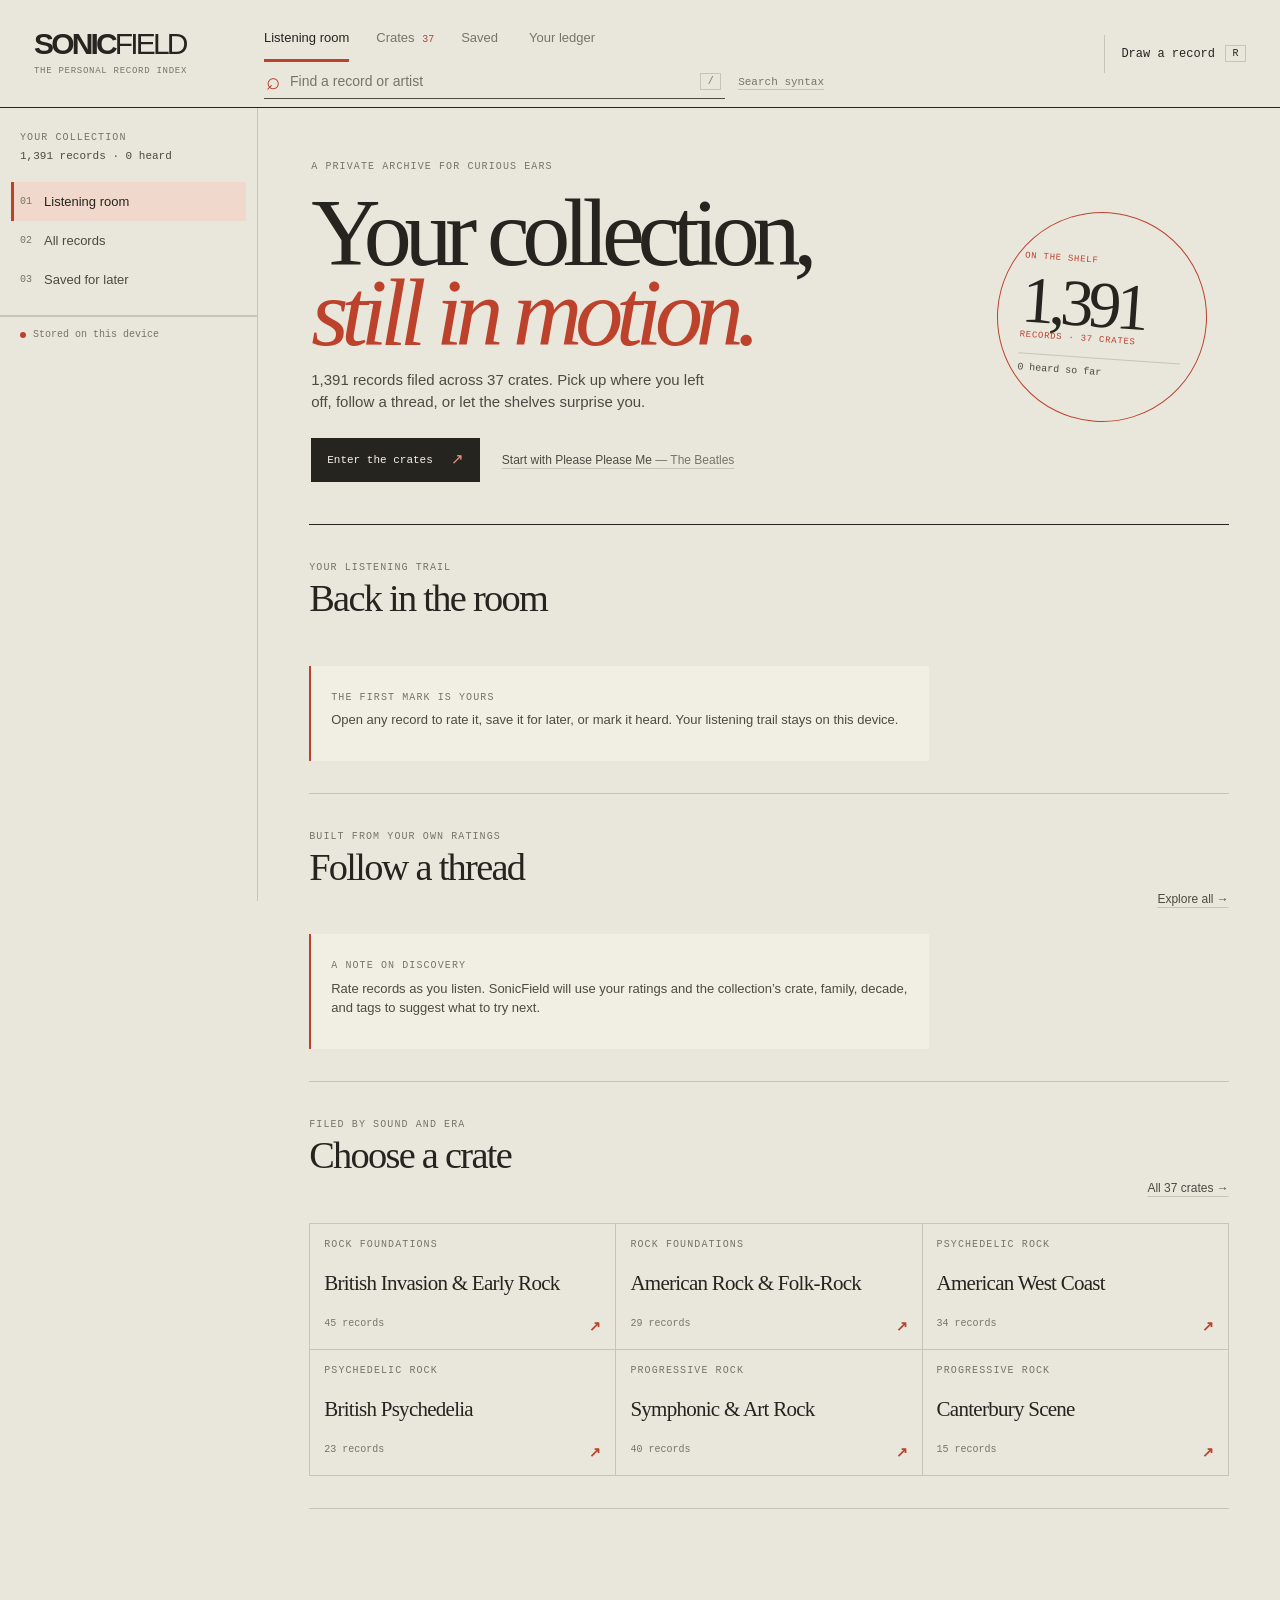
==== commit bacc4128: "Add files via upload" ====
--- a/index.html
+++ b/index.html
@@ -1,28 +1,52 @@
-<!DOCTYPE html>
+<!doctype html>
 <html lang="en">
 <head>
-<meta charset="UTF-8"><meta name="viewport" content="width=device-width,initial-scale=1"><meta name="theme-color" content="#f4f3ef">
-<title>SONICFIELD // 1,391 sleeves, 37 crates</title>
-<meta name="description" content="A personal crate-digging tracker for 1,391 albums across 37 crates.">
-<link rel="stylesheet" href="style.css">
+  <meta charset="UTF-8">
+  <meta name="viewport" content="width=device-width, initial-scale=1">
+  <meta name="theme-color" content="#e9e6dc">
+  <meta name="description" content="A personal listening room for 1,391 albums across 37 crates.">
+  <title>SonicField — a listening room</title>
+  <link rel="stylesheet" href="style.css">
 </head>
 <body>
-<header class="bar">
-  <h1>SONIC<span>FIELD</span><small id="cnt" aria-live="polite">booting…</small></h1>
-  <div class="search"><input id="q" type="search" placeholder="Search the crates" aria-label="Search records" autocomplete="off" spellcheck="false"><button id="help" aria-expanded="false" aria-controls="search-help">?</button>
-    <div id="search-help" hidden><strong>Search syntax</strong><span>artist:"Nina Simone"</span><span>title:blue</span><span>crate:ambient</span><span>family:jazz</span><span>tag:mono</span><span>is:heard · is:unheard · is:rated · is:noted · is:matched</span><span>year:1970-1979 · year&gt;=1980 · rating&gt;=4</span><span>Use quotes for phrases and a leading - to exclude.</span></div>
+  <header class="masthead">
+    <a class="wordmark" href="#listen" data-view="listen" aria-label="SonicField home">SONIC<span>FIELD</span><small>THE PERSONAL RECORD INDEX</small></a>
+    <nav class="primary-nav" aria-label="Main navigation">
+      <button data-view="listen" aria-current="page">Listening room</button>
+      <button data-view="crates">Crates <span id="crate-count"></span></button>
+      <button data-view="saved">Saved <span id="saved-count"></span></button>
+      <button data-view="stats">Your ledger</button>
+    </nav>
+    <div class="search-wrap">
+      <label class="search-box"><span aria-hidden="true">⌕</span><input id="q" type="search" placeholder="Find a record or artist" aria-label="Find a record or artist" autocomplete="off" spellcheck="false"><kbd>/</kbd></label>
+      <button id="help" aria-expanded="false" aria-controls="search-help">Search syntax</button>
+      <div id="search-help" hidden><strong>Search the collection</strong><span>artist:"Nina Simone" · title:blue</span><span>crate:ambient · family:jazz · tag:mono</span><span>is:heard · is:unheard · is:rated · is:noted · is:matched</span><span>year:1970-1979 · year&gt;=1980 · rating&gt;=4</span><span>Use quotes for a phrase. Add - to exclude it.</span></div>
+    </div>
+    <button id="pull" class="draw-button"><span>Draw a record</span><kbd>R</kbd></button>
+  </header>
+
+  <div class="app-frame">
+    <aside class="side-index" aria-label="Collection navigation">
+      <div class="side-top"><span class="eyebrow">Your collection</span><span id="cnt" aria-live="polite">Loading</span></div>
+      <div class="side-shortcuts">
+        <button data-view="listen"><span>01</span> Listening room</button>
+        <button data-view="crates"><span>02</span> All records</button>
+        <button data-view="saved"><span>03</span> Saved for later</button>
+      </div>
+      <div class="crate-index-head"><span class="eyebrow">Browse by crate</span><button id="all-crates" data-view="crates">All 37</button></div>
+      <nav id="rail" aria-label="Crates"></nav>
+      <div class="side-foot"><span class="status-dot"></span><span>Stored on this device</span></div>
+    </aside>
+    <main id="wall" tabindex="-1"><p class="load">Opening your listening room…</p></main>
   </div>
-  <div class="chips" id="dec" role="group" aria-label="Decade"></div>
-  <div class="chips" id="hf" role="group" aria-label="Filter">
-    <button data-h="all" aria-pressed="true">All</button><button data-h="no" aria-pressed="false">Unheard</button><button data-h="yes" aria-pressed="false">Heard</button><button data-h="unrated" aria-pressed="false">Unrated</button><button data-h="untagged" aria-pressed="false">Untagged</button><button data-h="flag" aria-pressed="false">Flagged</button>
-  </div>
-  <button id="sb" class="pull alt">Stats</button><button id="pull" class="pull">Pull one</button>
-</header>
-<nav id="rail" aria-label="Crates"></nav>
-<main id="wall"><p class="load">Sorting crates…</p></main>
-<section id="stats" aria-label="Total stats"></section>
-<aside id="sheet" role="dialog" aria-modal="true" aria-label="Record detail" aria-hidden="true"></aside>
-<div id="veil"></div>
-<script type="module" src="app.js"></script>
+
+  <section id="stats" aria-label="Your collection ledger"></section>
+  <aside id="sheet" role="dialog" aria-modal="true" aria-label="Record detail" aria-hidden="true"></aside>
+  <div id="veil"></div>
+  <div id="toast" role="status" aria-live="polite"></div>
+  <nav class="mobile-nav" aria-label="Main navigation">
+    <button data-view="listen" aria-current="page">Room</button><button data-view="crates">Crates</button><button data-view="saved">Saved</button><button data-view="stats">Ledger</button>
+  </nav>
+  <script type="module" src="app.js"></script>
 </body>
 </html>
--- a/style.css
+++ b/style.css
@@ -1,149 +1,305 @@
 :root {
-  --paper: #f4f3ef;
-  --panel: #ffffff;
-  --ink: #111111;
-  --muted: #72726d;
-  --line: #d3d2cc;
-  --accent: #b7df3f;
-  --rail: 224px;
-  --hh: 64px;
-  --sans: Arial, Helvetica, sans-serif;
-  --mono: ui-monospace, SFMono-Regular, Consolas, monospace;
-}
-* { box-sizing: border-box; margin: 0; }
-html { background: var(--paper); color: var(--ink); scroll-behavior: smooth; scroll-padding-top: calc(var(--hh) + 16px); }
+  color-scheme: light;
+  --paper: #e9e6dc;
+  --stock: #f5f2e9;
+  --ink: #25241f;
+  --soft-ink: #4c4a42;
+  --muted: #77746a;
+  --rule: #c9c4b7;
+  --accent: #bd422c;
+  --accent-wash: #f1d8cc;
+  --sidebar: 258px;
+  --serif: Georgia, 'Times New Roman', serif;
+  --sans: 'Arial Narrow', 'Helvetica Neue', Arial, sans-serif;
+  --mono: ui-monospace, 'SFMono-Regular', Consolas, monospace;
+}
+
+* { box-sizing: border-box; }
+html { min-width: 320px; background: var(--paper); color: var(--ink); scroll-behavior: smooth; scroll-padding-top: 24px; }
 html.lock { overflow: hidden; }
-body { min-height: 100vh; overflow-x: hidden; background: var(--paper); font: 15px/1.45 var(--sans); }
+body { min-height: 100vh; margin: 0; background: var(--paper); font: 15px/1.5 var(--sans); -webkit-font-smoothing: antialiased; }
 button, input, select { color: inherit; font: inherit; }
-button { border: 0; background: none; cursor: pointer; }
+button { min-height: 40px; padding: 0; border: 0; background: none; cursor: pointer; }
 a { color: inherit; }
 :focus-visible { outline: 2px solid var(--accent); outline-offset: 3px; }
 [hidden] { display: none !important; }
-.bar { position: sticky; top: 0; z-index: 20; display: flex; align-items: center; gap: 14px; min-height: var(--hh); padding: 12px 20px; border-bottom: 1px solid var(--ink); background: var(--paper); }
-.bar h1 { display: flex; align-items: baseline; gap: 0; margin-right: auto; font: 900 clamp(25px, 3vw, 42px)/.85 var(--sans); letter-spacing: -.09em; }
-.bar h1 span { font-weight: 400; }
-.bar h1 small { display: block; margin-left: 12px; color: var(--muted); font: 11px var(--mono); letter-spacing: 0; white-space: nowrap; }
-.search { position: relative; display: flex; align-items: center; width: min(310px, 32vw); }
-#q { width: 100%; padding: 8px 32px 8px 10px; border: 1px solid var(--ink); border-radius: 0; background: var(--panel); outline: 0; }
-#q:focus { box-shadow: 4px 4px 0 var(--accent); }
-#q::placeholder { color: var(--muted); }
-#help { position: absolute; right: 1px; width: 30px; height: 30px; font: 700 14px var(--mono); }
-#help:hover, #help[aria-expanded=true] { background: var(--accent); }
-#search-help { position: absolute; top: calc(100% + 9px); right: 0; z-index: 30; display: grid; gap: 5px; width: min(350px, calc(100vw - 24px)); padding: 14px; border: 1px solid var(--ink); background: var(--panel); box-shadow: 6px 6px 0 var(--accent); font: 12px/1.35 var(--mono); }
-#search-help strong { font: 700 13px var(--sans); }
+.sr-only { position: absolute; width: 1px; height: 1px; padding: 0; margin: -1px; overflow: hidden; clip: rect(0, 0, 0, 0); white-space: nowrap; border: 0; }
+
+/* A two-register masthead: identity and routes first, the working search below. */
+.masthead { position: sticky; top: 0; z-index: 20; display: grid; grid-template-columns: 230px 1fr auto; grid-template-rows: 61px 46px; align-items: center; padding: 0 34px; border-bottom: 1px solid var(--ink); background: var(--paper); }
+.wordmark { grid-row: 1 / 3; display: inline-flex; align-items: baseline; flex-wrap: wrap; width: max-content; max-width: 210px; color: var(--ink); font: 900 30px/.84 var(--sans); letter-spacing: -.095em; text-decoration: none; }
+.wordmark span { font-weight: 400; }
+.wordmark small { display: block; flex-basis: 100%; margin-top: 9px; color: var(--muted); font: 9px var(--mono); letter-spacing: .08em; }
+.primary-nav { display: flex; align-self: end; height: 46px; gap: 27px; }
+.primary-nav button { position: relative; min-height: 46px; color: var(--muted); font-size: 13px; }
+.primary-nav button:hover, .primary-nav button[aria-current=page] { color: var(--ink); }
+.primary-nav button[aria-current=page]::after { position: absolute; right: 0; bottom: -1px; left: 0; height: 3px; background: var(--accent); content: ''; }
+.primary-nav button span { margin-left: 4px; color: var(--accent); font: 10px var(--mono); }
+.search-wrap { position: relative; grid-row: 2; grid-column: 2; display: flex; align-items: center; gap: 13px; width: min(560px, 100%); padding-bottom: 5px; }
+.search-box { display: flex; align-items: center; width: 100%; height: 34px; border-bottom: 1px solid var(--soft-ink); }
+.search-box > span { padding: 0 8px 0 2px; color: var(--accent); font: 24px/1 var(--serif); }
+.search-box input { width: 100%; height: 32px; border: 0; outline: 0; background: transparent; font-size: 14px; }
+.search-box input::placeholder { color: var(--muted); }
+.search-box:focus-within { border-color: var(--accent); box-shadow: 0 1px 0 var(--accent); }
+kbd { min-width: 21px; padding: 2px 4px; border: 1px solid var(--rule); color: var(--muted); font: 10px var(--mono); text-align: center; }
+.search-box kbd { margin-right: 4px; }
+#help { min-height: 32px; color: var(--muted); font: 11px var(--mono); text-decoration: underline; text-decoration-color: var(--rule); text-underline-offset: 4px; white-space: nowrap; }
+#help:hover, #help[aria-expanded=true] { color: var(--accent); }
+#search-help { position: absolute; top: 38px; left: 0; z-index: 30; display: grid; gap: 7px; width: min(370px, calc(100vw - 26px)); padding: 16px 18px; border: 1px solid var(--ink); background: var(--stock); box-shadow: 5px 5px 0 var(--accent); font: 11px/1.45 var(--mono); }
+#search-help strong { margin-bottom: 2px; font: 700 14px var(--serif); }
 #search-help span:last-child { color: var(--muted); }
-.chips { display: flex; gap: 5px; flex-wrap: nowrap; }
-.chips button { padding: 5px 7px; border: 1px solid transparent; color: var(--muted); font: 11px var(--mono); white-space: nowrap; }
-.chips button:hover { color: var(--ink); }
-.chips button[aria-pressed=true] { border-color: var(--ink); background: var(--accent); color: var(--ink); }
-.pull, .btn { display: inline-block; padding: 9px 12px; border: 1px solid var(--ink); background: var(--ink); color: var(--paper); font: 700 11px var(--mono); text-decoration: none; text-transform: uppercase; }
-.pull:hover, .btn:hover { background: var(--accent); color: var(--ink); }
-.pull.alt { background: var(--paper); color: var(--ink); }
-#rail { position: fixed; top: var(--hh); bottom: 0; left: 0; width: var(--rail); overflow: auto; padding: 18px 0 44px; border-right: 1px solid var(--line); background: var(--paper); scrollbar-width: thin; }
-#rail a { display: flex; justify-content: space-between; gap: 8px; padding: 7px 14px 7px 18px; border-left: 4px solid transparent; color: var(--muted); font-size: 13px; line-height: 1.15; text-decoration: none; }
-#rail a:hover { color: var(--ink); background: var(--panel); }
-#rail a.on { border-left-color: var(--accent); background: var(--accent); color: var(--ink); }
-#rail a small { font: 11px var(--mono); }
-#rail a.done small::before { content: '✓ '; }
-#wall { margin-left: var(--rail); padding: 0 34px 120px; }
-.load, .none { padding: 90px 0; font: 700 clamp(22px, 4vw, 48px)/1 var(--sans); letter-spacing: -.05em; }
-.recommendation { display: grid; grid-template-columns: minmax(190px, 24%) 1fr; gap: 28px; margin: 0 -34px 28px; padding: 28px 34px; border-bottom: 1px solid var(--ink); background: var(--panel); }
-.recommendation.empty { display: block; }
-.recommendation h2 { margin: 3px 0 8px; font-size: clamp(25px, 4vw, 52px); line-height: .95; letter-spacing: -.07em; }
-.recommendation p { max-width: 36ch; color: var(--muted); font-size: 13px; }
-.eyebrow { color: var(--muted); font: 11px var(--mono); letter-spacing: .1em; text-transform: uppercase; }
-.crate { padding-top: 54px; }
-.crate header { display: grid; grid-template-columns: 1fr auto; gap: 5px 24px; align-items: end; margin-bottom: 18px; padding-top: 9px; border-top: 1px solid var(--ink); }
-.crate .fam { color: var(--muted); font: 11px var(--mono); letter-spacing: .12em; text-transform: uppercase; }
-.crate h2 { grid-column: 1; font: 900 clamp(30px, 5.4vw, 76px)/.86 var(--sans); letter-spacing: -.09em; }
-.crate p { grid-column: 1; max-width: 60ch; color: var(--muted); }
-.crate .tally { grid-row: 1/4; grid-column: 2; text-align: right; font: 700 24px var(--mono); }
-.tally small { display: block; color: var(--muted); font: 11px var(--mono); text-transform: uppercase; }
-.tally i { display: block; width: 140px; height: 5px; margin-top: 8px; border: 1px solid var(--ink); padding: 1px; }
+.draw-button { grid-row: 1 / 3; grid-column: 3; display: flex; align-items: center; gap: 10px; min-height: 38px; padding: 0 0 0 16px; margin-left: 26px; border-left: 1px solid var(--rule); font: 12px var(--mono); white-space: nowrap; }
+.draw-button:hover { color: var(--accent); }
+.draw-button kbd { color: var(--ink); }
+
+.app-frame { display: grid; grid-template-columns: var(--sidebar) minmax(0, 1fr); min-height: calc(100vh - 107px); }
+.side-index { position: sticky; top: 107px; display: flex; flex-direction: column; align-self: start; height: calc(100vh - 107px); min-height: 520px; padding: 23px 0 15px; border-right: 1px solid var(--rule); background: var(--paper); }
+.side-top { display: flex; flex-direction: column; gap: 6px; padding: 0 20px 20px; }
+.eyebrow { color: var(--muted); font: 10px var(--mono); letter-spacing: .11em; line-height: 1.3; text-transform: uppercase; }
+#cnt { color: var(--soft-ink); font: 11px var(--mono); }
+.side-shortcuts { display: grid; padding: 0 11px 16px; border-bottom: 1px solid var(--rule); }
+.side-shortcuts button { display: flex; align-items: center; gap: 12px; min-height: 39px; padding: 0 9px; color: var(--soft-ink); font-size: 13px; text-align: left; }
+.side-shortcuts button span { color: var(--muted); font: 10px var(--mono); }
+.side-shortcuts button:hover, .side-shortcuts button.selected { background: var(--accent-wash); color: var(--ink); }
+.side-shortcuts button.selected { box-shadow: inset 3px 0 var(--accent); }
+.crate-index-head { display: flex; align-items: center; justify-content: space-between; padding: 17px 19px 8px; }
+.crate-index-head button { min-height: 30px; color: var(--accent); font: 10px var(--mono); }
+#rail { flex: 1; overflow: auto; padding: 0 10px 16px; scrollbar-color: var(--rule) transparent; scrollbar-width: thin; }
+#rail a { display: flex; align-items: baseline; justify-content: space-between; gap: 8px; padding: 7px 9px; border-left: 2px solid transparent; color: var(--soft-ink); font-size: 12px; line-height: 1.25; text-decoration: none; }
+#rail a:hover { color: var(--accent); }
+#rail a.on { border-left-color: var(--accent); background: var(--accent-wash); color: var(--ink); }
+#rail a small { flex: none; color: var(--muted); font: 9px var(--mono); }
+#rail a.done small::before { color: var(--accent); content: '✓ '; }
+.side-foot { display: flex; align-items: center; gap: 7px; padding: 12px 20px 0; border-top: 1px solid var(--rule); color: var(--muted); font: 10px var(--mono); }
+.status-dot { width: 6px; height: 6px; border-radius: 50%; background: var(--accent); }
+
+#wall { min-width: 0; padding: 0 clamp(22px, 4vw, 62px) 100px; outline: 0; }
+#wall:focus { outline: 0; }
+.room-intro { position: relative; display: grid; grid-template-columns: minmax(0, 1fr) 230px; gap: 34px; align-items: center; min-height: 345px; padding: 45px 2px 42px; border-bottom: 1px solid var(--ink); }
+.intro-copy { max-width: 740px; }
+.intro-copy h1 { margin: 17px 0 15px; font: 400 clamp(52px, 7.5vw, 104px)/.84 var(--serif); letter-spacing: -.075em; }
+.intro-copy h1 em { color: var(--accent); font-weight: 400; }
+.intro-copy > p { max-width: 49ch; color: var(--soft-ink); font-size: 15px; }
+.intro-actions { display: flex; align-items: center; flex-wrap: wrap; gap: 14px 22px; margin-top: 24px; }
+.action { display: inline-flex; align-items: center; justify-content: center; gap: 18px; min-height: 44px; padding: 0 16px; background: var(--ink); color: var(--stock); font: 11px var(--mono); }
+.action:hover { background: var(--accent); color: #fff; }
+.action span { color: #ef987f; font-size: 15px; transition: transform .16s ease; }
+.action:hover span { transform: translate(2px, -2px); }
+.text-action { min-height: 38px; color: var(--soft-ink); font-size: 12px; text-align: left; text-decoration: underline; text-decoration-color: var(--rule); text-underline-offset: 4px; }
+.text-action:hover { color: var(--accent); text-decoration-color: var(--accent); }
+.text-action span { color: var(--muted); }
+.room-stamp { position: relative; display: flex; flex-direction: column; align-items: flex-start; justify-content: center; width: 210px; min-height: 210px; padding: 23px; border: 1px solid var(--accent); border-radius: 50%; transform: rotate(4deg); }
+.room-stamp > span { color: var(--accent); font: 9px var(--mono); letter-spacing: .08em; }
+.room-stamp strong { margin: 9px 0 1px; font: 400 66px/.9 var(--serif); letter-spacing: -.08em; }
+.room-stamp i { width: 100%; height: 1px; margin: 13px 0 8px; background: var(--rule); }
+.room-stamp small { color: var(--soft-ink); font: 10px var(--mono); }
+.room-section { padding: 29px 0 32px; border-bottom: 1px solid var(--rule); }
+.section-head { display: flex; align-items: end; justify-content: space-between; gap: 18px; margin-bottom: 16px; }
+.section-head h2 { margin-top: 3px; font: 400 clamp(25px, 3vw, 39px)/1 var(--serif); letter-spacing: -.045em; }
+.section-head h2 small { padding-left: 5px; color: var(--muted); font: 11px var(--mono); }
+.record-row { display: grid; grid-template-columns: repeat(6, minmax(0, 1fr)); gap: 12px; }
+.quiet-note { max-width: 620px; padding: 18px 20px; border-left: 2px solid var(--accent); background: rgba(245,242,233,.68); }
+.quiet-note p { margin-top: 4px; color: var(--soft-ink); font-size: 13px; }
+.discovery-section .record-row { grid-template-columns: repeat(6, minmax(0, 1fr)); }
+.crate-cards { display: grid; grid-template-columns: repeat(3, minmax(0, 1fr)); border-top: 1px solid var(--rule); border-left: 1px solid var(--rule); }
+.crate-card { display: flex; flex-direction: column; align-items: flex-start; justify-content: space-between; min-height: 126px; padding: 14px; border-right: 1px solid var(--rule); border-bottom: 1px solid var(--rule); text-align: left; transition: background-color .16s ease; }
+.crate-card:hover { background: var(--accent-wash); }
+.crate-card strong { align-self: stretch; margin: 14px 0; font: 400 21px/1.02 var(--serif); letter-spacing: -.035em; }
+.crate-card > span:last-child { width: 100%; color: var(--muted); font: 10px var(--mono); }
+.crate-card b { float: right; color: var(--accent); font-size: 14px; }
+.mobile-crate-index { display: none; }
+.empty-state { max-width: 520px; padding: 25px 0 32px; }
+.empty-state h2 { margin: 10px 0; font: 400 clamp(30px, 5vw, 47px)/.98 var(--serif); letter-spacing: -.05em; }
+.empty-state p { max-width: 48ch; margin-bottom: 18px; color: var(--soft-ink); }
+
+/* A sleeve is treated like a small piece of printed matter, not a dashboard card. */
+.sl { position: relative; display: block; min-width: 0; width: 100%; aspect-ratio: 1; text-align: left; }
+.sl .in { position: absolute; inset: 0; overflow: hidden; border: 1px solid var(--rule); background: var(--stock); transition: transform .18s cubic-bezier(.2,.75,.25,1), border-color .18s ease; }
+.sl:hover .in, .sl:focus-visible .in { z-index: 2; border-color: var(--ink); transform: translateY(-4px) rotate(-.65deg); }
+.sl img { position: absolute; inset: 0; width: 100%; height: 100%; object-fit: cover; background: var(--stock); }
+.sl .t { position: absolute; inset: 0; display: flex; flex-direction: column; justify-content: space-between; padding: 11px; font: 700 clamp(12px, 1.2vw, 16px)/1.02 var(--sans); letter-spacing: -.045em; overflow-wrap: anywhere; }
+.sl .t em { display: block; margin-top: 6px; color: var(--muted); font: 11px/1.2 var(--sans); letter-spacing: 0; }
+.sl:has(img) .t { display: none; }
+.sl .y { position: absolute; right: 0; bottom: 0; z-index: 3; padding: 4px 6px; background: var(--stock); color: var(--ink); font: 9px var(--mono); }
+.sl.heard .in::after { position: absolute; top: 8px; left: 8px; z-index: 4; padding: 3px 5px; background: var(--accent); color: #fff; content: 'HEARD'; font: 8px var(--mono); letter-spacing: .04em; }
+.saved-mark { position: absolute; top: 8px; right: 8px; z-index: 4; padding: 3px 5px; background: var(--stock); color: var(--accent); font: 8px var(--mono); }
+.shelf { display: grid; grid-template-columns: repeat(auto-fill, minmax(142px, 1fr)); gap: 13px; }
+
+.collection-heading { display: flex; align-items: end; justify-content: space-between; gap: 30px; padding: 38px 0 25px; border-bottom: 1px solid var(--ink); }
+.collection-heading h1 { margin: 8px 0 6px; font: 400 clamp(43px, 6vw, 77px)/.9 var(--serif); letter-spacing: -.065em; }
+.collection-heading p { max-width: 53ch; color: var(--soft-ink); font-size: 13px; }
+.view-controls { display: flex; flex-direction: column; align-items: flex-end; gap: 9px; flex: none; }
+.filter-line { display: flex; gap: 4px; }
+.filter-line button { min-height: 32px; padding: 0 9px; border: 1px solid var(--rule); color: var(--soft-ink); font: 10px var(--mono); }
+.filter-line button:hover, .filter-line button[aria-pressed=true] { border-color: var(--accent); background: var(--accent); color: #fff; }
+.select-filter select { min-height: 34px; min-width: 160px; padding: 0 26px 0 9px; border: 1px solid var(--rule); border-radius: 0; background: var(--paper); color: var(--soft-ink); font: 10px var(--mono); }
+.clear-filters { min-height: 28px; color: var(--accent); font: 10px var(--mono); text-decoration: underline; text-underline-offset: 3px; }
+.crate { padding: 33px 0 9px; scroll-margin-top: 118px; }
+.crate header { display: grid; grid-template-columns: 1fr auto; gap: 3px 22px; align-items: end; padding: 0 0 12px; border-bottom: 1px solid var(--rule); margin-bottom: 13px; }
+.crate .fam { grid-column: 1; color: var(--accent); font: 9px var(--mono); letter-spacing: .12em; text-transform: uppercase; }
+.crate h2 { grid-column: 1; font: 400 clamp(28px, 3.8vw, 48px)/.95 var(--serif); letter-spacing: -.055em; }
+.crate header p { grid-column: 1; max-width: 62ch; color: var(--muted); font-size: 12px; }
+.crate .tally { grid-row: 1/4; grid-column: 2; align-self: center; color: var(--soft-ink); text-align: right; font: 12px var(--mono); }
+.tally small { display: block; margin-top: 2px; color: var(--muted); font-size: 9px; }
+.tally i { display: block; width: 115px; height: 3px; margin: 7px 0 0 auto; background: var(--rule); }
 .tally i b { display: block; height: 100%; background: var(--accent); }
-.shelf { display: grid; grid-template-columns: repeat(auto-fill, minmax(148px, 1fr)); gap: 12px; }
-.sl { position: relative; display: block; width: 100%; aspect-ratio: 1; text-align: left; }
-.sl .in { position: absolute; inset: 0; overflow: hidden; border: 1px solid var(--ink); background: var(--cover, var(--panel)); transition: transform .16s ease, box-shadow .16s ease; }
-.sl:hover .in, .sl:focus-visible .in { transform: translateY(-5px) rotate(-1deg); box-shadow: 6px 6px 0 var(--accent); }
-.sl img { position: absolute; inset: 0; width: 100%; height: 100%; object-fit: cover; opacity: 0; transition: opacity .2s ease; }
-.sl img.ok { opacity: 1; }
-.sl .t { position: absolute; inset: 0; padding: 11px; font: 700 clamp(12px, 1.4vw, 16px)/1.02 var(--sans); letter-spacing: -.04em; overflow-wrap: anywhere; }
-.sl .t em { display: block; margin-top: 7px; color: var(--muted); font: 12px/1.15 var(--sans); letter-spacing: 0; }
-.sl:has(img.ok) .t { display: none; }
-.sl .y { position: absolute; right: 0; bottom: 0; z-index: 2; padding: 4px 7px; background: var(--accent); font: 700 11px var(--mono); transform: translateY(100%); transition: transform .16s ease; }
-.sl:hover .y, .sl:focus-visible .y { transform: none; }
-.sl.heard .in { border-color: var(--accent); }
-.sl.heard .in::after { content: 'HEARD'; position: absolute; top: 9px; left: 9px; z-index: 3; padding: 3px 5px; background: var(--accent); color: var(--ink); font: 700 10px var(--mono); }
-.sl.heard img { filter: grayscale(1); }
-#veil { position: fixed; inset: 0; z-index: 30; background: #111b; opacity: 0; pointer-events: none; transition: opacity .2s ease; }
+
+/* The record dossier stays close to the sleeve: it opens as a paper folio. */
+#veil { position: fixed; inset: 0; z-index: 30; background: rgba(32,30,25,.48); opacity: 0; pointer-events: none; transition: opacity .2s ease; }
 #veil.on { opacity: 1; pointer-events: auto; }
-#sheet { position: fixed; top: 0; right: 0; bottom: 0; z-index: 40; width: min(540px, 100%); overflow: auto; padding: 28px; border-left: 1px solid var(--ink); background: var(--paper); transform: translateX(102%); visibility: hidden; transition: transform .25s ease, visibility 0s .25s; }
-#sheet.on { visibility: visible; transform: none; transition: transform .25s ease; }
-.x { position: absolute; top: 13px; right: 17px; font-size: 25px; }
-.x:hover { color: var(--accent); }
-.disc { position: relative; display: flex; align-items: flex-end; height: 290px; margin: 12px 0 25px; }
-.disc .rec { position: relative; width: 65%; aspect-ratio: 1; border-radius: 50%; background: var(--ink); box-shadow: inset 0 0 0 3px #333, inset 0 0 0 12px var(--ink), inset 0 0 0 14px #333; transform: translateX(48%); transition: transform .3s ease .05s; }
-.disc .rec::after { content: ''; position: absolute; width: 9%; aspect-ratio: 1; margin: 28% 0 0 28%; border-radius: 50%; background: var(--accent); }
-.disc .cov { position: absolute; left: 0; width: 65%; aspect-ratio: 1; overflow: hidden; border: 1px solid var(--ink); background: var(--panel); }
+#sheet { position: fixed; top: 0; right: 0; bottom: 0; z-index: 40; width: min(650px, 100%); overflow: auto; padding: 25px clamp(20px, 4vw, 43px) 45px; border-left: 1px solid var(--ink); background: var(--stock); transform: translateX(101%); visibility: hidden; transition: transform .26s cubic-bezier(.18,.74,.28,1), visibility 0s .26s; overscroll-behavior: contain; }
+#sheet.on { visibility: visible; transform: none; transition: transform .26s cubic-bezier(.18,.74,.28,1); }
+.x { position: sticky; top: 0; z-index: 5; float: right; display: grid; place-items: center; width: 42px; height: 42px; margin: -6px -10px 0 0; border: 1px solid var(--rule); background: var(--stock); font: 22px var(--serif); }
+.x:hover { border-color: var(--accent); color: var(--accent); }
+.disc { position: relative; display: flex; align-items: flex-end; height: clamp(210px, 38vw, 310px); max-width: 450px; margin: 8px 0 25px; }
+.disc .rec { position: relative; width: min(68%, 290px); aspect-ratio: 1; border-radius: 50%; background: repeating-radial-gradient(circle at center, #272621 0 1px, #393831 2px, #272621 3px 6px); box-shadow: 0 8px 18px #25241f24; transform: translateX(23%); transition: transform .32s cubic-bezier(.2,.7,.25,1) .04s; }
+#sheet.on .disc .rec { transform: translateX(38%); }
+.disc .rec::after { position: absolute; top: 44%; left: 44%; width: 12%; aspect-ratio: 1; border: 4px solid #d2cec2; border-radius: 50%; background: var(--accent); content: ''; }
+.disc .cov { position: absolute; left: 0; width: min(68%, 290px); aspect-ratio: 1; overflow: hidden; border: 1px solid var(--ink); background: var(--paper); }
 .disc .cov img { display: block; width: 100%; height: 100%; object-fit: cover; }
-.disc .cov .t { position: absolute; inset: 0; padding: 14px; font: 700 24px/1 var(--sans); letter-spacing: -.06em; }
-#sheet h3 { max-width: 12ch; font: 900 clamp(28px, 5vw, 48px)/.9 var(--sans); letter-spacing: -.08em; }
-#sheet .by { margin: 7px 0 14px; color: var(--muted); font-size: 19px; }
-.meta { display: flex; flex-wrap: wrap; gap: 14px; padding: 9px 0; margin-bottom: 15px; border-block: 1px solid var(--line); color: var(--muted); font: 12px var(--mono); }
+.disc .cov .t { position: absolute; inset: 0; padding: 16px; font: 700 clamp(19px, 3vw, 29px)/.95 var(--serif); letter-spacing: -.05em; }
+#sheet h3 { max-width: 17ch; font: 400 clamp(34px, 5.6vw, 58px)/.91 var(--serif); letter-spacing: -.065em; }
+#sheet .by { margin: 8px 0 16px; color: var(--soft-ink); font-size: 18px; }
+.meta { display: flex; flex-wrap: wrap; gap: 8px 15px; padding: 10px 0; margin-bottom: 15px; border-block: 1px solid var(--rule); color: var(--muted); font: 10px var(--mono); text-transform: uppercase; }
 .meta b { color: var(--ink); }
-.acts { display: flex; flex-wrap: wrap; gap: 7px; margin-bottom: 10px; }
-.btn.alt, .btn.service { background: var(--paper); color: var(--ink); }
-.btn.off { border-color: var(--line); background: var(--line); color: var(--muted); cursor: default; }
-.why { margin-bottom: 18px; color: var(--muted); font-size: 13px; }
-#sheet h4, #stats h3 { margin: 25px 0 9px; font: 700 12px var(--mono); letter-spacing: .11em; text-transform: uppercase; }
-.strip { display: flex; gap: 7px; overflow-x: auto; padding-bottom: 8px; }
-.strip .sl { flex: 0 0 86px; }
-.strip .sl .t { padding: 7px; font-size: 10px; }
-.ed label { display: block; margin: 9px 0; color: var(--muted); font: 11px var(--mono); text-transform: uppercase; }
-.ed input, .ed select { display: block; width: 100%; margin-top: 3px; padding: 7px; border: 1px solid var(--line); border-radius: 0; background: var(--panel); color: var(--ink); text-transform: none; }
-.ed input:focus, .ed select:focus { border-color: var(--ink); outline: 2px solid var(--accent); }
-.ed .row { display: grid; grid-template-columns: repeat(4, 1fr); gap: 7px; }
-.stars button { font-size: 27px; line-height: 1; }
-.stars button.on { color: var(--accent); }
-.stars button:last-child { margin-left: 8px; color: var(--muted); font: 11px var(--mono); }
-.flags { padding-left: 18px; color: var(--muted); font-size: 12px; }
-#stats { display: none; padding: 34px; margin-left: var(--rail); }
-body.stats #stats { display: block; }
-body.stats #wall, body.stats #rail { display: none; }
-#stats h2 { font: 900 clamp(36px, 7vw, 90px)/.86 var(--sans); letter-spacing: -.1em; }
-.sts { display: grid; grid-template-columns: repeat(auto-fill, minmax(175px, 1fr)); gap: 9px; margin-top: 28px; }
-.st { padding: 14px; border: 1px solid var(--ink); text-align: left; }
-.st:hover { background: var(--accent); }
-.st b { display: block; font: 700 23px var(--mono); }
-.st span { color: var(--muted); font-size: 12px; }
-.map { display: grid; grid-template-columns: repeat(auto-fill, minmax(110px, 1fr)); gap: 7px; }
-.map button { padding: 5px; border: 1px solid var(--line); }
-.map button:hover { border-color: var(--ink); background: var(--accent); }
-.map svg { width: 100%; display: block; }
-.map span { display: block; font-size: 11px; }
-.two { display: grid; grid-template-columns: 1fr 1fr; gap: 30px; }
-.rbar { display: flex; align-items: center; gap: 8px; margin: 4px 0; font: 12px var(--mono); }
-.rbar i { height: 12px; background: var(--accent); }
+.acts { display: flex; flex-wrap: wrap; gap: 7px; margin: 13px 0 10px; }
+.btn { display: inline-flex; align-items: center; justify-content: center; min-height: 40px; padding: 0 12px; border: 1px solid var(--ink); background: var(--ink); color: var(--stock); font: 10px var(--mono); text-decoration: none; text-transform: uppercase; }
+.btn:hover { border-color: var(--accent); background: var(--accent); color: #fff; }
+.btn.service, .btn.save-record { background: transparent; color: var(--ink); }
+.btn.service:hover, .btn.save-record:hover, .btn.save-record[aria-pressed=true] { background: var(--accent-wash); }
+.btn.heard-action { border-color: var(--accent); background: var(--accent); color: #fff; }
+.why { max-width: 64ch; margin: 10px 0 20px; color: var(--muted); font-size: 12px; }
+#sheet h4 { padding-top: 17px; margin: 19px 0 8px; border-top: 1px solid var(--rule); font: 10px var(--mono); letter-spacing: .11em; text-transform: uppercase; }
+.strip { display: flex; gap: 9px; overflow-x: auto; padding: 3px 2px 11px; overscroll-behavior-x: contain; }
+.strip .sl { flex: 0 0 88px; }
+.strip .sl .t { padding: 6px; font-size: 10px; }
+.ed { display: grid; grid-template-columns: 1fr 1fr; gap: 0 13px; }
+.ed h4 { grid-column: 1/-1; }
+.ed label { display: block; min-width: 0; margin: 7px 0; color: var(--muted); font: 9px var(--mono); letter-spacing: .04em; text-transform: uppercase; }
+.ed label input, .ed label select { display: block; width: 100%; min-height: 39px; padding: 7px 8px; margin-top: 4px; border: 1px solid var(--rule); border-radius: 0; background: var(--paper); color: var(--ink); font: 13px var(--sans); letter-spacing: 0; text-transform: none; }
+.ed label input:focus, .ed label select:focus { border-color: var(--accent); outline: 1px solid var(--accent); }
+.ed .row { display: grid; grid-column: 1/-1; grid-template-columns: repeat(4, minmax(0,1fr)); gap: 7px; }
+.stars { display: flex; align-items: center; grid-column: 1/-1; gap: 4px; }
+.stars button { min-width: 40px; min-height: 42px; color: var(--rule); font-size: 25px; }
+.stars button:hover, .stars button.on { color: var(--accent); }
+.stars button:last-child { width: auto; padding-left: 10px; color: var(--muted); font: 10px var(--mono); }
+.ed > .why, .ed > .flags { grid-column: 1/-1; }
+.flags { padding-left: 17px; color: var(--muted); font-size: 11px; }
+
+#stats { display: none; min-width: 0; padding: 38px clamp(22px, 4vw, 62px) 80px; margin-left: var(--sidebar); }
+#stats:not([hidden]) { display: block; }
+#stats h2 { font: 400 clamp(43px, 6vw, 77px)/.9 var(--serif); letter-spacing: -.065em; }
+#stats > .why { max-width: 68ch; }
+#stats h3 { margin: 29px 0 9px; font: 10px var(--mono); letter-spacing: .12em; text-transform: uppercase; }
+.sts { display: grid; grid-template-columns: repeat(auto-fill, minmax(165px, 1fr)); gap: 0; margin: 24px 0 33px; border-top: 1px solid var(--rule); border-left: 1px solid var(--rule); }
+.st { min-height: 92px; padding: 13px; border-right: 1px solid var(--rule); border-bottom: 1px solid var(--rule); text-align: left; }
+.st:hover { background: var(--accent-wash); }
+.st b { display: block; font: 400 27px/1.15 var(--serif); letter-spacing: -.04em; }
+.st span { color: var(--muted); font: 10px var(--mono); }
+.map { display: grid; grid-template-columns: repeat(auto-fill, minmax(115px, 1fr)); gap: 6px; }
+.map button { min-height: 100px; padding: 6px; border: 1px solid var(--rule); }
+.map button:hover { border-color: var(--accent); background: var(--accent-wash); }
+.map svg { display: block; width: 100%; max-height: 75px; }
+.map span { display: block; font-size: 10px; }
+.two { display: grid; grid-template-columns: 1fr 1fr; gap: 28px; }
+.rbar { display: grid; grid-template-columns: 38px 1fr 25px; align-items: center; gap: 9px; margin: 5px 0; color: var(--soft-ink); font: 10px var(--mono); }
+.rbar i { display: block; height: 8px; background: var(--accent); }
 .rbar em, .ln em { color: var(--muted); font-style: normal; }
-.ln { display: flex; justify-content: space-between; width: 100%; padding: 6px 0; border-bottom: 1px solid var(--line); text-align: left; }
-.ln:hover { background: var(--accent); }
-@media (max-width: 1240px) { .chips { flex-wrap: wrap; } }
-@media (max-width: 820px) {
-  :root { --rail: 0px; --hh: auto; }
-  .bar { position: static; flex-wrap: wrap; padding: 14px 12px; }
-  .bar h1 { width: 100%; margin-right: 0; }
-  .bar h1 small { margin-left: auto; }
-  .search { order: 3; width: 100%; }
-  .chips { overflow-x: auto; max-width: 100%; }
-  #rail { position: sticky; top: 0; z-index: 15; display: flex; width: auto; padding: 0; border-right: 0; border-bottom: 1px solid var(--ink); overflow-x: auto; }
-  #rail a { flex: none; border-left: 0; border-bottom: 4px solid transparent; white-space: nowrap; }
-  #rail a.on { border-bottom-color: var(--accent); }
-  #wall { padding: 0 12px 100px; }
-  .recommendation { grid-template-columns: 1fr; margin: 0 -12px 20px; padding: 22px 12px; }
-  .shelf { grid-template-columns: repeat(auto-fill, minmax(105px, 1fr)); gap: 8px; }
-  .crate { padding-top: 40px; }
+.ln { display: flex; align-items: center; justify-content: space-between; width: 100%; min-height: 37px; padding: 4px 0; border-bottom: 1px solid var(--rule); text-align: left; }
+.ln:hover { color: var(--accent); }
+#stats .acts { margin-top: 12px; }
+.error-state { max-width: 620px; padding: 70px 0; }
+.error-state h1 { margin: 10px 0; font: 400 clamp(36px, 6vw, 62px)/.92 var(--serif); letter-spacing: -.05em; }
+.error-state p { margin-bottom: 20px; color: var(--soft-ink); }
+#toast { position: fixed; right: 20px; bottom: 20px; z-index: 60; max-width: calc(100vw - 40px); padding: 12px 16px; background: var(--ink); color: var(--stock); font: 11px var(--mono); opacity: 0; pointer-events: none; transform: translateY(8px); transition: transform .16s ease, opacity .16s ease; }
+#toast.show { opacity: 1; transform: none; }
+.mobile-nav { display: none; }
+
+@media (min-width: 1500px) {
+  .masthead { padding-inline: 48px; }
+  .app-frame { grid-template-columns: 286px minmax(0, 1fr); }
+  :root { --sidebar: 286px; }
+  .side-index { padding-top: 29px; }
+}
+@media (max-width: 1100px) {
+  :root { --sidebar: 220px; }
+  .masthead { grid-template-columns: 190px 1fr auto; padding-inline: 20px; }
+  .primary-nav { gap: 17px; }
+  .draw-button { margin-left: 14px; }
+  #wall { padding-inline: 27px; }
+  .record-row, .discovery-section .record-row { grid-template-columns: repeat(4, minmax(0,1fr)); }
+  .room-intro { grid-template-columns: minmax(0,1fr) 190px; }
+  .room-stamp { width: 180px; min-height: 180px; }
+}
+@media (max-width: 760px) {
+  .masthead { position: relative; grid-template-columns: 1fr auto; grid-template-rows: 58px auto; gap: 0 10px; padding: 0 15px 10px; }
+  .wordmark { grid-row: 1; font-size: 27px; }
+  .wordmark small { display: none; }
+  .primary-nav { display: none; }
+  .search-wrap { grid-row: 2; grid-column: 1/-1; width: 100%; padding: 0; }
+  .search-box { height: 39px; }
+  .search-box input { height: 37px; }
+  .draw-button { grid-row: 1; grid-column: 2; min-height: 35px; padding-left: 12px; margin: 0; font-size: 10px; }
+  .draw-button kbd { display: none; }
+  #search-help { top: 43px; }
+  .app-frame { display: block; min-height: calc(100dvh - 107px); }
+  .side-index { display: none; }
+  #wall { padding: 0 16px 105px; }
+  .room-intro { grid-template-columns: minmax(0,1fr) 112px; gap: 10px; min-height: 280px; padding: 35px 0 29px; }
+  .intro-copy h1 { margin-top: 13px; font-size: clamp(43px, 11vw, 72px); }
+  .intro-copy > p { font-size: 13px; }
+  .intro-actions { align-items: flex-start; flex-direction: column; gap: 7px; margin-top: 17px; }
+  .room-stamp { width: 108px; min-height: 108px; padding: 13px; }
+  .room-stamp > span { font-size: 6px; }
+  .room-stamp strong { margin-top: 6px; font-size: 37px; }
+  .room-stamp i { margin: 7px 0 5px; }
+  .room-stamp small { font-size: 7px; }
+  .room-section { padding: 23px 0 25px; }
+  .section-head { align-items: center; }
+  .section-head h2 { font-size: 28px; }
+  .section-head > .text-action { max-width: 115px; font-size: 11px; text-align: right; }
+  .record-row, .discovery-section .record-row { grid-template-columns: repeat(3, minmax(0,1fr)); gap: 8px; }
+  .crate-cards { grid-template-columns: repeat(2, minmax(0,1fr)); }
+  .crate-card { min-height: 112px; padding: 11px; }
+  .crate-card strong { font-size: 18px; }
+  .collection-heading { align-items: flex-start; flex-direction: column; gap: 13px; padding: 27px 0 18px; }
+  .collection-heading h1 { font-size: 48px; }
+  .view-controls { align-items: flex-start; flex-flow: row wrap; width: 100%; }
+  .filter-line { overflow-x: auto; max-width: 100%; }
+  .mobile-crate-index { position: sticky; top: 0; z-index: 14; display: flex; gap: 7px; overflow-x: auto; margin: 0 -16px; padding: 8px 16px; border-bottom: 1px solid var(--rule); background: var(--paper); scrollbar-width: none; }
+  .mobile-crate-index a { flex: none; padding: 6px 8px; border: 1px solid var(--rule); font-size: 11px; text-decoration: none; white-space: nowrap; }
+  .mobile-crate-index a:hover, .mobile-crate-index a:focus-visible { border-color: var(--accent); background: var(--accent-wash); }
+  .mobile-crate-index a.on { border-color: var(--accent); background: var(--accent); color: #fff; }
+  .filter-line button { padding-inline: 8px; }
+  .shelf { grid-template-columns: repeat(3, minmax(0,1fr)); gap: 8px; }
+  .crate { padding-top: 26px; scroll-margin-top: 20px; }
+  .crate h2 { font-size: clamp(27px, 8vw, 38px); }
+  .crate header p { font-size: 11px; }
   .crate .tally { display: none; }
-  #stats { padding: 22px 12px; }
-  .two { grid-template-columns: 1fr; }
-}
-@media (prefers-reduced-motion: reduce) { *, *::before, *::after { animation: none !important; transition: none !important; scroll-behavior: auto !important; } .sl .in { transform: none !important; } }
+  #stats { padding: 27px 16px 100px; margin: 0; }
+  .two { grid-template-columns: 1fr; gap: 7px; }
+  .mobile-nav { position: fixed; right: 0; bottom: 0; left: 0; z-index: 25; display: grid; grid-template-columns: repeat(4, 1fr); min-height: 58px; padding-bottom: env(safe-area-inset-bottom); border-top: 1px solid var(--ink); background: var(--paper); }
+  .mobile-nav button { position: relative; min-height: 56px; color: var(--muted); font: 10px var(--mono); }
+  .mobile-nav button[aria-current=page] { color: var(--ink); }
+  .mobile-nav button[aria-current=page]::before { position: absolute; top: -1px; right: 20%; left: 20%; height: 3px; background: var(--accent); content: ''; }
+  #sheet { padding: 18px 17px 38px; }
+  .disc { height: min(70vw, 265px); margin-top: 7px; }
+  #sheet h3 { font-size: 39px; }
+  .ed { grid-template-columns: 1fr; }
+  .ed h4, .ed .row, .stars, .ed > .why, .ed > .flags { grid-column: 1; }
+  .ed .row { grid-template-columns: repeat(2, minmax(0,1fr)); }
+}
+@media (max-width: 390px) {
+  .draw-button { gap: 5px; font-size: 9px; }
+  .room-intro { grid-template-columns: minmax(0,1fr) 91px; }
+  .room-stamp { width: 90px; min-height: 90px; padding: 10px; }
+  .room-stamp strong { font-size: 31px; }
+  .room-stamp > span { font-size: 5px; }
+  .room-stamp small { font-size: 6px; }
+  .record-row, .discovery-section .record-row, .shelf { grid-template-columns: repeat(2, minmax(0,1fr)); }
+}
+@media (prefers-reduced-motion: reduce) {
+  *, *::before, *::after { scroll-behavior: auto !important; animation-duration: .01ms !important; animation-iteration-count: 1 !important; transition-duration: .01ms !important; }
+  .room-stamp { transform: none; }
+  .sl:hover .in, .sl:focus-visible .in { transform: none; }
+}
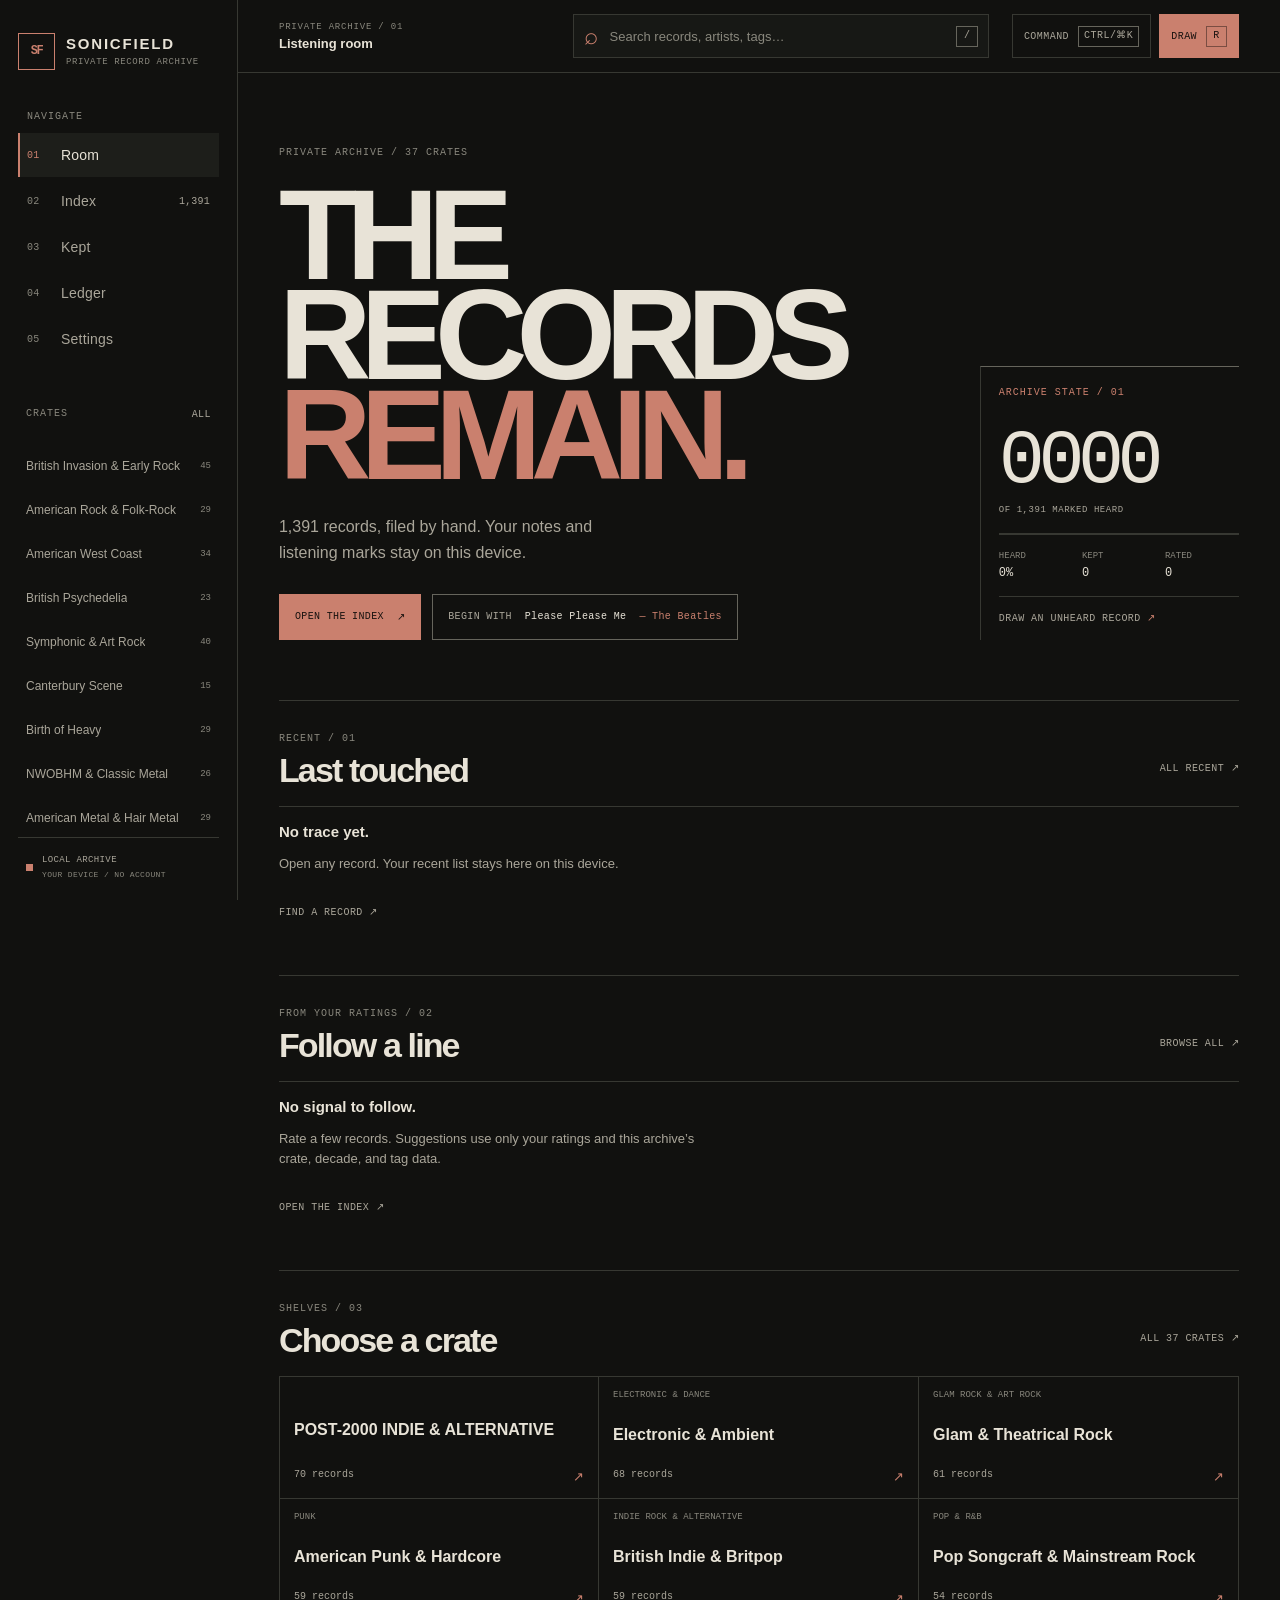
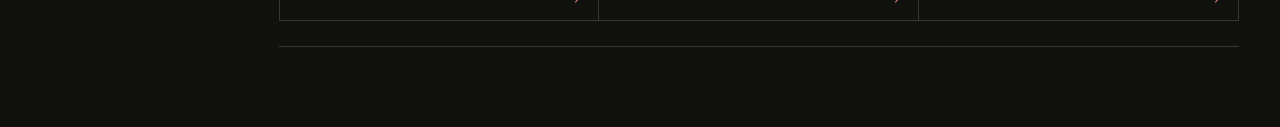
==== commit 6845e9a1: "Add files via upload" ====
--- a/index.html
+++ b/index.html
@@ -3,50 +3,81 @@
 <head>
   <meta charset="UTF-8">
   <meta name="viewport" content="width=device-width, initial-scale=1">
-  <meta name="theme-color" content="#e9e6dc">
-  <meta name="description" content="A personal listening room for 1,391 albums across 37 crates.">
-  <title>SonicField — a listening room</title>
+  <meta name="theme-color" content="#11110f">
+  <meta name="description" content="A private, local-first index of records.">
+  <title>SonicField — The Null Index</title>
   <link rel="stylesheet" href="style.css">
 </head>
 <body>
-  <header class="masthead">
-    <a class="wordmark" href="#listen" data-view="listen" aria-label="SonicField home">SONIC<span>FIELD</span><small>THE PERSONAL RECORD INDEX</small></a>
-    <nav class="primary-nav" aria-label="Main navigation">
-      <button data-view="listen" aria-current="page">Listening room</button>
-      <button data-view="crates">Crates <span id="crate-count"></span></button>
-      <button data-view="saved">Saved <span id="saved-count"></span></button>
-      <button data-view="stats">Your ledger</button>
-    </nav>
-    <div class="search-wrap">
-      <label class="search-box"><span aria-hidden="true">⌕</span><input id="q" type="search" placeholder="Find a record or artist" aria-label="Find a record or artist" autocomplete="off" spellcheck="false"><kbd>/</kbd></label>
-      <button id="help" aria-expanded="false" aria-controls="search-help">Search syntax</button>
-      <div id="search-help" hidden><strong>Search the collection</strong><span>artist:"Nina Simone" · title:blue</span><span>crate:ambient · family:jazz · tag:mono</span><span>is:heard · is:unheard · is:rated · is:noted · is:matched</span><span>year:1970-1979 · year&gt;=1980 · rating&gt;=4</span><span>Use quotes for a phrase. Add - to exclude it.</span></div>
+  <a class="skip-link" href="#main">Skip to the index</a>
+  <div class="shell">
+    <aside class="rail" aria-label="Primary navigation">
+      <a class="wordmark" href="#room" data-view="room" aria-label="SonicField room">
+        <span class="wordmark-mark" aria-hidden="true">SF</span>
+        <span class="wordmark-type">SONICFIELD<small>PRIVATE RECORD ARCHIVE</small></span>
+      </a>
+      <p class="rail-label">Navigate</p>
+      <nav class="primary-nav" aria-label="Main">
+        <button data-view="room"><span>01</span> Room</button>
+        <button data-view="index"><span>02</span> Index <b id="nav-total"></b></button>
+        <button data-view="saved"><span>03</span> Kept <b id="nav-saved"></b></button>
+        <button data-view="ledger"><span>04</span> Ledger</button>
+        <button data-view="settings"><span>05</span> Settings</button>
+      </nav>
+      <div class="rail-crates">
+        <div class="rail-heading"><span class="rail-label">Crates</span><button data-view="index" class="text-button">ALL</button></div>
+        <nav id="crate-nav" aria-label="Browse crates"></nav>
+      </div>
+      <div class="rail-foot">
+        <span class="local-mark" aria-hidden="true"></span>
+        <span>LOCAL ARCHIVE<small>YOUR DEVICE / NO ACCOUNT</small></span>
+      </div>
+    </aside>
+
+    <div class="stage">
+      <header class="topbar">
+        <a class="mobile-wordmark" href="#room" data-view="room">SF / SONICFIELD</a>
+        <div class="route-label"><span id="route-kicker">PRIVATE ARCHIVE</span><strong id="route-title">Listening room</strong></div>
+        <label class="search-field">
+          <span aria-hidden="true">⌕</span>
+          <input id="q" type="search" placeholder="Search records, artists, tags…" aria-label="Search the collection" autocomplete="off" spellcheck="false">
+          <kbd>/</kbd>
+        </label>
+        <div class="top-actions">
+          <button id="command-open" class="quiet-button" aria-haspopup="dialog" aria-label="Open command palette">COMMAND <kbd>CTRL/⌘K</kbd></button>
+          <button id="pull" class="draw-button" data-action="draw">DRAW <kbd>R</kbd></button>
+        </div>
+      </header>
+
+      <main id="main" tabindex="-1">
+        <div id="wall">
+          <p class="loading-state"><span class="signal-line"></span> Opening the archive…</p>
+        </div>
+      </main>
     </div>
-    <button id="pull" class="draw-button"><span>Draw a record</span><kbd>R</kbd></button>
-  </header>
-
-  <div class="app-frame">
-    <aside class="side-index" aria-label="Collection navigation">
-      <div class="side-top"><span class="eyebrow">Your collection</span><span id="cnt" aria-live="polite">Loading</span></div>
-      <div class="side-shortcuts">
-        <button data-view="listen"><span>01</span> Listening room</button>
-        <button data-view="crates"><span>02</span> All records</button>
-        <button data-view="saved"><span>03</span> Saved for later</button>
-      </div>
-      <div class="crate-index-head"><span class="eyebrow">Browse by crate</span><button id="all-crates" data-view="crates">All 37</button></div>
-      <nav id="rail" aria-label="Crates"></nav>
-      <div class="side-foot"><span class="status-dot"></span><span>Stored on this device</span></div>
-    </aside>
-    <main id="wall" tabindex="-1"><p class="load">Opening your listening room…</p></main>
   </div>
 
-  <section id="stats" aria-label="Your collection ledger"></section>
-  <aside id="sheet" role="dialog" aria-modal="true" aria-label="Record detail" aria-hidden="true"></aside>
-  <div id="veil"></div>
-  <div id="toast" role="status" aria-live="polite"></div>
   <nav class="mobile-nav" aria-label="Main navigation">
-    <button data-view="listen" aria-current="page">Room</button><button data-view="crates">Crates</button><button data-view="saved">Saved</button><button data-view="stats">Ledger</button>
+    <button data-view="room"><span>01</span>Room</button>
+    <button data-view="index"><span>02</span>Index</button>
+    <button data-view="saved"><span>03</span>Kept</button>
+    <button data-view="ledger"><span>04</span>Ledger</button>
+    <button data-view="settings"><span>05</span>Set</button>
   </nav>
+
+  <dialog id="record-dialog" class="record-dialog" aria-labelledby="detail-title">
+    <div id="detail-content"></div>
+  </dialog>
+  <dialog id="command-dialog" class="command-dialog" aria-labelledby="command-title">
+    <div class="command-head">
+      <div><span class="eyebrow">DIRECT ACCESS / 00</span><h2 id="command-title">Go somewhere.</h2></div>
+      <button class="close-button" data-close-command aria-label="Close command palette">×</button>
+    </div>
+    <label class="command-search"><span aria-hidden="true">⌕</span><input id="command-query" type="search" placeholder="A view, record, artist, or action" autocomplete="off" aria-label="Search commands"></label>
+    <div id="command-results" class="command-results"></div>
+    <p class="command-hint"><kbd>↑</kbd><kbd>↓</kbd> MOVE <kbd>ENTER</kbd> OPEN <kbd>ESC</kbd> CLOSE</p>
+  </dialog>
+  <div id="toast" role="status" aria-live="polite" aria-atomic="true"></div>
   <script type="module" src="app.js"></script>
 </body>
 </html>
--- a/style.css
+++ b/style.css
@@ -1,305 +1,907 @@
 :root {
-  color-scheme: light;
-  --paper: #e9e6dc;
-  --stock: #f5f2e9;
-  --ink: #25241f;
-  --soft-ink: #4c4a42;
-  --muted: #77746a;
-  --rule: #c9c4b7;
-  --accent: #bd422c;
-  --accent-wash: #f1d8cc;
-  --sidebar: 258px;
-  --serif: Georgia, 'Times New Roman', serif;
-  --sans: 'Arial Narrow', 'Helvetica Neue', Arial, sans-serif;
-  --mono: ui-monospace, 'SFMono-Regular', Consolas, monospace;
+  color-scheme: dark;
+  --void: #11110f;
+  --well: #171815;
+  --well-2: #1d1e1a;
+  --bone: #e8e3d7;
+  --ash: #aaa69a;
+  --dust: #89877d;
+  --rule: #373832;
+  --rule-strong: #66655c;
+  --accent: #ca806e;
+  --accent-ink: #17110f;
+  --accent-wash: #35221d;
+  --sans: "Arial Narrow", "Helvetica Neue", Arial, sans-serif;
+  --mono: "SFMono-Regular", Consolas, "Liberation Mono", monospace;
+  --rail-width: 238px;
+  --content-width: 1440px;
+  font-family: var(--sans);
+  color: var(--bone);
+  background: var(--void);
+  font-synthesis: none;
+  text-rendering: optimizeLegibility;
+  -webkit-font-smoothing: antialiased;
+  -moz-osx-font-smoothing: grayscale;
+}
+
+:root[data-accent="frost"] {
+  --accent: #a9c2c0;
+  --accent-ink: #101615;
+  --accent-wash: #202c2a;
 }
 
 * { box-sizing: border-box; }
-html { min-width: 320px; background: var(--paper); color: var(--ink); scroll-behavior: smooth; scroll-padding-top: 24px; }
-html.lock { overflow: hidden; }
-body { min-height: 100vh; margin: 0; background: var(--paper); font: 15px/1.5 var(--sans); -webkit-font-smoothing: antialiased; }
-button, input, select { color: inherit; font: inherit; }
-button { min-height: 40px; padding: 0; border: 0; background: none; cursor: pointer; }
+html { min-width: 320px; background: var(--void); scroll-behavior: smooth; }
+body { min-width: 320px; min-height: 100vh; margin: 0; background: var(--void); color: var(--bone); }
+button, input, select, textarea { font: inherit; }
+button, a, label, select { -webkit-tap-highlight-color: transparent; }
+button {
+  min-height: 44px;
+  padding: 0;
+  border: 0;
+  border-radius: 0;
+  background: transparent;
+  color: inherit;
+  text-align: left;
+  cursor: pointer;
+}
 a { color: inherit; }
-:focus-visible { outline: 2px solid var(--accent); outline-offset: 3px; }
-[hidden] { display: none !important; }
-.sr-only { position: absolute; width: 1px; height: 1px; padding: 0; margin: -1px; overflow: hidden; clip: rect(0, 0, 0, 0); white-space: nowrap; border: 0; }
-
-/* A two-register masthead: identity and routes first, the working search below. */
-.masthead { position: sticky; top: 0; z-index: 20; display: grid; grid-template-columns: 230px 1fr auto; grid-template-rows: 61px 46px; align-items: center; padding: 0 34px; border-bottom: 1px solid var(--ink); background: var(--paper); }
-.wordmark { grid-row: 1 / 3; display: inline-flex; align-items: baseline; flex-wrap: wrap; width: max-content; max-width: 210px; color: var(--ink); font: 900 30px/.84 var(--sans); letter-spacing: -.095em; text-decoration: none; }
-.wordmark span { font-weight: 400; }
-.wordmark small { display: block; flex-basis: 100%; margin-top: 9px; color: var(--muted); font: 9px var(--mono); letter-spacing: .08em; }
-.primary-nav { display: flex; align-self: end; height: 46px; gap: 27px; }
-.primary-nav button { position: relative; min-height: 46px; color: var(--muted); font-size: 13px; }
-.primary-nav button:hover, .primary-nav button[aria-current=page] { color: var(--ink); }
-.primary-nav button[aria-current=page]::after { position: absolute; right: 0; bottom: -1px; left: 0; height: 3px; background: var(--accent); content: ''; }
-.primary-nav button span { margin-left: 4px; color: var(--accent); font: 10px var(--mono); }
-.search-wrap { position: relative; grid-row: 2; grid-column: 2; display: flex; align-items: center; gap: 13px; width: min(560px, 100%); padding-bottom: 5px; }
-.search-box { display: flex; align-items: center; width: 100%; height: 34px; border-bottom: 1px solid var(--soft-ink); }
-.search-box > span { padding: 0 8px 0 2px; color: var(--accent); font: 24px/1 var(--serif); }
-.search-box input { width: 100%; height: 32px; border: 0; outline: 0; background: transparent; font-size: 14px; }
-.search-box input::placeholder { color: var(--muted); }
-.search-box:focus-within { border-color: var(--accent); box-shadow: 0 1px 0 var(--accent); }
-kbd { min-width: 21px; padding: 2px 4px; border: 1px solid var(--rule); color: var(--muted); font: 10px var(--mono); text-align: center; }
-.search-box kbd { margin-right: 4px; }
-#help { min-height: 32px; color: var(--muted); font: 11px var(--mono); text-decoration: underline; text-decoration-color: var(--rule); text-underline-offset: 4px; white-space: nowrap; }
-#help:hover, #help[aria-expanded=true] { color: var(--accent); }
-#search-help { position: absolute; top: 38px; left: 0; z-index: 30; display: grid; gap: 7px; width: min(370px, calc(100vw - 26px)); padding: 16px 18px; border: 1px solid var(--ink); background: var(--stock); box-shadow: 5px 5px 0 var(--accent); font: 11px/1.45 var(--mono); }
-#search-help strong { margin-bottom: 2px; font: 700 14px var(--serif); }
-#search-help span:last-child { color: var(--muted); }
-.draw-button { grid-row: 1 / 3; grid-column: 3; display: flex; align-items: center; gap: 10px; min-height: 38px; padding: 0 0 0 16px; margin-left: 26px; border-left: 1px solid var(--rule); font: 12px var(--mono); white-space: nowrap; }
-.draw-button:hover { color: var(--accent); }
-.draw-button kbd { color: var(--ink); }
-
-.app-frame { display: grid; grid-template-columns: var(--sidebar) minmax(0, 1fr); min-height: calc(100vh - 107px); }
-.side-index { position: sticky; top: 107px; display: flex; flex-direction: column; align-self: start; height: calc(100vh - 107px); min-height: 520px; padding: 23px 0 15px; border-right: 1px solid var(--rule); background: var(--paper); }
-.side-top { display: flex; flex-direction: column; gap: 6px; padding: 0 20px 20px; }
-.eyebrow { color: var(--muted); font: 10px var(--mono); letter-spacing: .11em; line-height: 1.3; text-transform: uppercase; }
-#cnt { color: var(--soft-ink); font: 11px var(--mono); }
-.side-shortcuts { display: grid; padding: 0 11px 16px; border-bottom: 1px solid var(--rule); }
-.side-shortcuts button { display: flex; align-items: center; gap: 12px; min-height: 39px; padding: 0 9px; color: var(--soft-ink); font-size: 13px; text-align: left; }
-.side-shortcuts button span { color: var(--muted); font: 10px var(--mono); }
-.side-shortcuts button:hover, .side-shortcuts button.selected { background: var(--accent-wash); color: var(--ink); }
-.side-shortcuts button.selected { box-shadow: inset 3px 0 var(--accent); }
-.crate-index-head { display: flex; align-items: center; justify-content: space-between; padding: 17px 19px 8px; }
-.crate-index-head button { min-height: 30px; color: var(--accent); font: 10px var(--mono); }
-#rail { flex: 1; overflow: auto; padding: 0 10px 16px; scrollbar-color: var(--rule) transparent; scrollbar-width: thin; }
-#rail a { display: flex; align-items: baseline; justify-content: space-between; gap: 8px; padding: 7px 9px; border-left: 2px solid transparent; color: var(--soft-ink); font-size: 12px; line-height: 1.25; text-decoration: none; }
-#rail a:hover { color: var(--accent); }
-#rail a.on { border-left-color: var(--accent); background: var(--accent-wash); color: var(--ink); }
-#rail a small { flex: none; color: var(--muted); font: 9px var(--mono); }
-#rail a.done small::before { color: var(--accent); content: '✓ '; }
-.side-foot { display: flex; align-items: center; gap: 7px; padding: 12px 20px 0; border-top: 1px solid var(--rule); color: var(--muted); font: 10px var(--mono); }
-.status-dot { width: 6px; height: 6px; border-radius: 50%; background: var(--accent); }
-
-#wall { min-width: 0; padding: 0 clamp(22px, 4vw, 62px) 100px; outline: 0; }
-#wall:focus { outline: 0; }
-.room-intro { position: relative; display: grid; grid-template-columns: minmax(0, 1fr) 230px; gap: 34px; align-items: center; min-height: 345px; padding: 45px 2px 42px; border-bottom: 1px solid var(--ink); }
-.intro-copy { max-width: 740px; }
-.intro-copy h1 { margin: 17px 0 15px; font: 400 clamp(52px, 7.5vw, 104px)/.84 var(--serif); letter-spacing: -.075em; }
-.intro-copy h1 em { color: var(--accent); font-weight: 400; }
-.intro-copy > p { max-width: 49ch; color: var(--soft-ink); font-size: 15px; }
-.intro-actions { display: flex; align-items: center; flex-wrap: wrap; gap: 14px 22px; margin-top: 24px; }
-.action { display: inline-flex; align-items: center; justify-content: center; gap: 18px; min-height: 44px; padding: 0 16px; background: var(--ink); color: var(--stock); font: 11px var(--mono); }
-.action:hover { background: var(--accent); color: #fff; }
-.action span { color: #ef987f; font-size: 15px; transition: transform .16s ease; }
-.action:hover span { transform: translate(2px, -2px); }
-.text-action { min-height: 38px; color: var(--soft-ink); font-size: 12px; text-align: left; text-decoration: underline; text-decoration-color: var(--rule); text-underline-offset: 4px; }
-.text-action:hover { color: var(--accent); text-decoration-color: var(--accent); }
-.text-action span { color: var(--muted); }
-.room-stamp { position: relative; display: flex; flex-direction: column; align-items: flex-start; justify-content: center; width: 210px; min-height: 210px; padding: 23px; border: 1px solid var(--accent); border-radius: 50%; transform: rotate(4deg); }
-.room-stamp > span { color: var(--accent); font: 9px var(--mono); letter-spacing: .08em; }
-.room-stamp strong { margin: 9px 0 1px; font: 400 66px/.9 var(--serif); letter-spacing: -.08em; }
-.room-stamp i { width: 100%; height: 1px; margin: 13px 0 8px; background: var(--rule); }
-.room-stamp small { color: var(--soft-ink); font: 10px var(--mono); }
-.room-section { padding: 29px 0 32px; border-bottom: 1px solid var(--rule); }
-.section-head { display: flex; align-items: end; justify-content: space-between; gap: 18px; margin-bottom: 16px; }
-.section-head h2 { margin-top: 3px; font: 400 clamp(25px, 3vw, 39px)/1 var(--serif); letter-spacing: -.045em; }
-.section-head h2 small { padding-left: 5px; color: var(--muted); font: 11px var(--mono); }
-.record-row { display: grid; grid-template-columns: repeat(6, minmax(0, 1fr)); gap: 12px; }
-.quiet-note { max-width: 620px; padding: 18px 20px; border-left: 2px solid var(--accent); background: rgba(245,242,233,.68); }
-.quiet-note p { margin-top: 4px; color: var(--soft-ink); font-size: 13px; }
-.discovery-section .record-row { grid-template-columns: repeat(6, minmax(0, 1fr)); }
-.crate-cards { display: grid; grid-template-columns: repeat(3, minmax(0, 1fr)); border-top: 1px solid var(--rule); border-left: 1px solid var(--rule); }
-.crate-card { display: flex; flex-direction: column; align-items: flex-start; justify-content: space-between; min-height: 126px; padding: 14px; border-right: 1px solid var(--rule); border-bottom: 1px solid var(--rule); text-align: left; transition: background-color .16s ease; }
-.crate-card:hover { background: var(--accent-wash); }
-.crate-card strong { align-self: stretch; margin: 14px 0; font: 400 21px/1.02 var(--serif); letter-spacing: -.035em; }
-.crate-card > span:last-child { width: 100%; color: var(--muted); font: 10px var(--mono); }
-.crate-card b { float: right; color: var(--accent); font-size: 14px; }
-.mobile-crate-index { display: none; }
-.empty-state { max-width: 520px; padding: 25px 0 32px; }
-.empty-state h2 { margin: 10px 0; font: 400 clamp(30px, 5vw, 47px)/.98 var(--serif); letter-spacing: -.05em; }
-.empty-state p { max-width: 48ch; margin-bottom: 18px; color: var(--soft-ink); }
-
-/* A sleeve is treated like a small piece of printed matter, not a dashboard card. */
-.sl { position: relative; display: block; min-width: 0; width: 100%; aspect-ratio: 1; text-align: left; }
-.sl .in { position: absolute; inset: 0; overflow: hidden; border: 1px solid var(--rule); background: var(--stock); transition: transform .18s cubic-bezier(.2,.75,.25,1), border-color .18s ease; }
-.sl:hover .in, .sl:focus-visible .in { z-index: 2; border-color: var(--ink); transform: translateY(-4px) rotate(-.65deg); }
-.sl img { position: absolute; inset: 0; width: 100%; height: 100%; object-fit: cover; background: var(--stock); }
-.sl .t { position: absolute; inset: 0; display: flex; flex-direction: column; justify-content: space-between; padding: 11px; font: 700 clamp(12px, 1.2vw, 16px)/1.02 var(--sans); letter-spacing: -.045em; overflow-wrap: anywhere; }
-.sl .t em { display: block; margin-top: 6px; color: var(--muted); font: 11px/1.2 var(--sans); letter-spacing: 0; }
-.sl:has(img) .t { display: none; }
-.sl .y { position: absolute; right: 0; bottom: 0; z-index: 3; padding: 4px 6px; background: var(--stock); color: var(--ink); font: 9px var(--mono); }
-.sl.heard .in::after { position: absolute; top: 8px; left: 8px; z-index: 4; padding: 3px 5px; background: var(--accent); color: #fff; content: 'HEARD'; font: 8px var(--mono); letter-spacing: .04em; }
-.saved-mark { position: absolute; top: 8px; right: 8px; z-index: 4; padding: 3px 5px; background: var(--stock); color: var(--accent); font: 8px var(--mono); }
-.shelf { display: grid; grid-template-columns: repeat(auto-fill, minmax(142px, 1fr)); gap: 13px; }
-
-.collection-heading { display: flex; align-items: end; justify-content: space-between; gap: 30px; padding: 38px 0 25px; border-bottom: 1px solid var(--ink); }
-.collection-heading h1 { margin: 8px 0 6px; font: 400 clamp(43px, 6vw, 77px)/.9 var(--serif); letter-spacing: -.065em; }
-.collection-heading p { max-width: 53ch; color: var(--soft-ink); font-size: 13px; }
-.view-controls { display: flex; flex-direction: column; align-items: flex-end; gap: 9px; flex: none; }
-.filter-line { display: flex; gap: 4px; }
-.filter-line button { min-height: 32px; padding: 0 9px; border: 1px solid var(--rule); color: var(--soft-ink); font: 10px var(--mono); }
-.filter-line button:hover, .filter-line button[aria-pressed=true] { border-color: var(--accent); background: var(--accent); color: #fff; }
-.select-filter select { min-height: 34px; min-width: 160px; padding: 0 26px 0 9px; border: 1px solid var(--rule); border-radius: 0; background: var(--paper); color: var(--soft-ink); font: 10px var(--mono); }
-.clear-filters { min-height: 28px; color: var(--accent); font: 10px var(--mono); text-decoration: underline; text-underline-offset: 3px; }
-.crate { padding: 33px 0 9px; scroll-margin-top: 118px; }
-.crate header { display: grid; grid-template-columns: 1fr auto; gap: 3px 22px; align-items: end; padding: 0 0 12px; border-bottom: 1px solid var(--rule); margin-bottom: 13px; }
-.crate .fam { grid-column: 1; color: var(--accent); font: 9px var(--mono); letter-spacing: .12em; text-transform: uppercase; }
-.crate h2 { grid-column: 1; font: 400 clamp(28px, 3.8vw, 48px)/.95 var(--serif); letter-spacing: -.055em; }
-.crate header p { grid-column: 1; max-width: 62ch; color: var(--muted); font-size: 12px; }
-.crate .tally { grid-row: 1/4; grid-column: 2; align-self: center; color: var(--soft-ink); text-align: right; font: 12px var(--mono); }
-.tally small { display: block; margin-top: 2px; color: var(--muted); font-size: 9px; }
-.tally i { display: block; width: 115px; height: 3px; margin: 7px 0 0 auto; background: var(--rule); }
-.tally i b { display: block; height: 100%; background: var(--accent); }
-
-/* The record dossier stays close to the sleeve: it opens as a paper folio. */
-#veil { position: fixed; inset: 0; z-index: 30; background: rgba(32,30,25,.48); opacity: 0; pointer-events: none; transition: opacity .2s ease; }
-#veil.on { opacity: 1; pointer-events: auto; }
-#sheet { position: fixed; top: 0; right: 0; bottom: 0; z-index: 40; width: min(650px, 100%); overflow: auto; padding: 25px clamp(20px, 4vw, 43px) 45px; border-left: 1px solid var(--ink); background: var(--stock); transform: translateX(101%); visibility: hidden; transition: transform .26s cubic-bezier(.18,.74,.28,1), visibility 0s .26s; overscroll-behavior: contain; }
-#sheet.on { visibility: visible; transform: none; transition: transform .26s cubic-bezier(.18,.74,.28,1); }
-.x { position: sticky; top: 0; z-index: 5; float: right; display: grid; place-items: center; width: 42px; height: 42px; margin: -6px -10px 0 0; border: 1px solid var(--rule); background: var(--stock); font: 22px var(--serif); }
-.x:hover { border-color: var(--accent); color: var(--accent); }
-.disc { position: relative; display: flex; align-items: flex-end; height: clamp(210px, 38vw, 310px); max-width: 450px; margin: 8px 0 25px; }
-.disc .rec { position: relative; width: min(68%, 290px); aspect-ratio: 1; border-radius: 50%; background: repeating-radial-gradient(circle at center, #272621 0 1px, #393831 2px, #272621 3px 6px); box-shadow: 0 8px 18px #25241f24; transform: translateX(23%); transition: transform .32s cubic-bezier(.2,.7,.25,1) .04s; }
-#sheet.on .disc .rec { transform: translateX(38%); }
-.disc .rec::after { position: absolute; top: 44%; left: 44%; width: 12%; aspect-ratio: 1; border: 4px solid #d2cec2; border-radius: 50%; background: var(--accent); content: ''; }
-.disc .cov { position: absolute; left: 0; width: min(68%, 290px); aspect-ratio: 1; overflow: hidden; border: 1px solid var(--ink); background: var(--paper); }
-.disc .cov img { display: block; width: 100%; height: 100%; object-fit: cover; }
-.disc .cov .t { position: absolute; inset: 0; padding: 16px; font: 700 clamp(19px, 3vw, 29px)/.95 var(--serif); letter-spacing: -.05em; }
-#sheet h3 { max-width: 17ch; font: 400 clamp(34px, 5.6vw, 58px)/.91 var(--serif); letter-spacing: -.065em; }
-#sheet .by { margin: 8px 0 16px; color: var(--soft-ink); font-size: 18px; }
-.meta { display: flex; flex-wrap: wrap; gap: 8px 15px; padding: 10px 0; margin-bottom: 15px; border-block: 1px solid var(--rule); color: var(--muted); font: 10px var(--mono); text-transform: uppercase; }
-.meta b { color: var(--ink); }
-.acts { display: flex; flex-wrap: wrap; gap: 7px; margin: 13px 0 10px; }
-.btn { display: inline-flex; align-items: center; justify-content: center; min-height: 40px; padding: 0 12px; border: 1px solid var(--ink); background: var(--ink); color: var(--stock); font: 10px var(--mono); text-decoration: none; text-transform: uppercase; }
-.btn:hover { border-color: var(--accent); background: var(--accent); color: #fff; }
-.btn.service, .btn.save-record { background: transparent; color: var(--ink); }
-.btn.service:hover, .btn.save-record:hover, .btn.save-record[aria-pressed=true] { background: var(--accent-wash); }
-.btn.heard-action { border-color: var(--accent); background: var(--accent); color: #fff; }
-.why { max-width: 64ch; margin: 10px 0 20px; color: var(--muted); font-size: 12px; }
-#sheet h4 { padding-top: 17px; margin: 19px 0 8px; border-top: 1px solid var(--rule); font: 10px var(--mono); letter-spacing: .11em; text-transform: uppercase; }
-.strip { display: flex; gap: 9px; overflow-x: auto; padding: 3px 2px 11px; overscroll-behavior-x: contain; }
-.strip .sl { flex: 0 0 88px; }
-.strip .sl .t { padding: 6px; font-size: 10px; }
-.ed { display: grid; grid-template-columns: 1fr 1fr; gap: 0 13px; }
-.ed h4 { grid-column: 1/-1; }
-.ed label { display: block; min-width: 0; margin: 7px 0; color: var(--muted); font: 9px var(--mono); letter-spacing: .04em; text-transform: uppercase; }
-.ed label input, .ed label select { display: block; width: 100%; min-height: 39px; padding: 7px 8px; margin-top: 4px; border: 1px solid var(--rule); border-radius: 0; background: var(--paper); color: var(--ink); font: 13px var(--sans); letter-spacing: 0; text-transform: none; }
-.ed label input:focus, .ed label select:focus { border-color: var(--accent); outline: 1px solid var(--accent); }
-.ed .row { display: grid; grid-column: 1/-1; grid-template-columns: repeat(4, minmax(0,1fr)); gap: 7px; }
-.stars { display: flex; align-items: center; grid-column: 1/-1; gap: 4px; }
-.stars button { min-width: 40px; min-height: 42px; color: var(--rule); font-size: 25px; }
-.stars button:hover, .stars button.on { color: var(--accent); }
-.stars button:last-child { width: auto; padding-left: 10px; color: var(--muted); font: 10px var(--mono); }
-.ed > .why, .ed > .flags { grid-column: 1/-1; }
-.flags { padding-left: 17px; color: var(--muted); font-size: 11px; }
-
-#stats { display: none; min-width: 0; padding: 38px clamp(22px, 4vw, 62px) 80px; margin-left: var(--sidebar); }
-#stats:not([hidden]) { display: block; }
-#stats h2 { font: 400 clamp(43px, 6vw, 77px)/.9 var(--serif); letter-spacing: -.065em; }
-#stats > .why { max-width: 68ch; }
-#stats h3 { margin: 29px 0 9px; font: 10px var(--mono); letter-spacing: .12em; text-transform: uppercase; }
-.sts { display: grid; grid-template-columns: repeat(auto-fill, minmax(165px, 1fr)); gap: 0; margin: 24px 0 33px; border-top: 1px solid var(--rule); border-left: 1px solid var(--rule); }
-.st { min-height: 92px; padding: 13px; border-right: 1px solid var(--rule); border-bottom: 1px solid var(--rule); text-align: left; }
-.st:hover { background: var(--accent-wash); }
-.st b { display: block; font: 400 27px/1.15 var(--serif); letter-spacing: -.04em; }
-.st span { color: var(--muted); font: 10px var(--mono); }
-.map { display: grid; grid-template-columns: repeat(auto-fill, minmax(115px, 1fr)); gap: 6px; }
-.map button { min-height: 100px; padding: 6px; border: 1px solid var(--rule); }
-.map button:hover { border-color: var(--accent); background: var(--accent-wash); }
-.map svg { display: block; width: 100%; max-height: 75px; }
-.map span { display: block; font-size: 10px; }
-.two { display: grid; grid-template-columns: 1fr 1fr; gap: 28px; }
-.rbar { display: grid; grid-template-columns: 38px 1fr 25px; align-items: center; gap: 9px; margin: 5px 0; color: var(--soft-ink); font: 10px var(--mono); }
-.rbar i { display: block; height: 8px; background: var(--accent); }
-.rbar em, .ln em { color: var(--muted); font-style: normal; }
-.ln { display: flex; align-items: center; justify-content: space-between; width: 100%; min-height: 37px; padding: 4px 0; border-bottom: 1px solid var(--rule); text-align: left; }
-.ln:hover { color: var(--accent); }
-#stats .acts { margin-top: 12px; }
-.error-state { max-width: 620px; padding: 70px 0; }
-.error-state h1 { margin: 10px 0; font: 400 clamp(36px, 6vw, 62px)/.92 var(--serif); letter-spacing: -.05em; }
-.error-state p { margin-bottom: 20px; color: var(--soft-ink); }
-#toast { position: fixed; right: 20px; bottom: 20px; z-index: 60; max-width: calc(100vw - 40px); padding: 12px 16px; background: var(--ink); color: var(--stock); font: 11px var(--mono); opacity: 0; pointer-events: none; transform: translateY(8px); transition: transform .16s ease, opacity .16s ease; }
-#toast.show { opacity: 1; transform: none; }
+button:disabled { cursor: not-allowed; opacity: .52; }
+button:focus-visible, a:focus-visible, input:focus-visible, select:focus-visible,
+textarea:focus-visible, summary:focus-visible, .file-import:focus-within {
+  outline: 2px solid var(--accent);
+  outline-offset: 3px;
+}
+::selection { background: var(--accent); color: var(--accent-ink); }
+kbd, code { font-family: var(--mono); }
+kbd {
+  display: inline-grid;
+  min-width: 21px;
+  min-height: 21px;
+  place-items: center;
+  padding: 0 5px;
+  border: 1px solid var(--rule-strong);
+  color: var(--ash);
+  font-size: 10px;
+  line-height: 1;
+}
+.skip-link {
+  position: fixed;
+  top: 8px;
+  left: 8px;
+  z-index: 100;
+  padding: 10px 13px;
+  transform: translateY(-150%);
+  border: 1px solid var(--accent);
+  background: var(--void);
+  color: var(--bone);
+}
+.skip-link:focus { transform: none; }
+.shell { display: grid; grid-template-columns: var(--rail-width) minmax(0, 1fr); min-height: 100vh; }
+
+/* Fixed information rail */
+.rail {
+  position: sticky;
+  top: 0;
+  display: flex;
+  flex-direction: column;
+  width: var(--rail-width);
+  height: 100dvh;
+  min-height: 540px;
+  padding: 27px 18px 15px;
+  border-right: 1px solid var(--rule);
+  background: var(--void);
+}
+.wordmark {
+  display: flex;
+  align-items: center;
+  gap: 11px;
+  min-height: 48px;
+  margin-bottom: 35px;
+  text-decoration: none;
+}
+.wordmark-mark {
+  display: grid;
+  width: 37px;
+  height: 37px;
+  place-items: center;
+  border: 1px solid var(--accent);
+  color: var(--accent);
+  font: 700 12px/1 var(--mono);
+  letter-spacing: -.12em;
+}
+.wordmark-type { display: block; font-size: 15px; font-weight: 700; letter-spacing: .12em; }
+.wordmark-type small {
+  display: block;
+  margin-top: 5px;
+  color: var(--dust);
+  font: 9px/1.2 var(--mono);
+  letter-spacing: .07em;
+}
+.rail-label, .eyebrow {
+  margin: 0;
+  color: var(--dust);
+  font: 10px/1.4 var(--mono);
+  letter-spacing: .1em;
+  text-transform: uppercase;
+}
+.rail > .rail-label { padding: 0 9px 9px; }
+.primary-nav { display: grid; gap: 2px; }
+.primary-nav button {
+  display: grid;
+  grid-template-columns: 34px 1fr auto;
+  align-items: center;
+  min-height: 44px;
+  padding: 0 9px;
+  color: var(--ash);
+  font-size: 14px;
+  letter-spacing: .015em;
+  transition: background-color .14s ease, color .14s ease;
+}
+.primary-nav button > span, .primary-nav button b {
+  color: var(--dust);
+  font: 10px var(--mono);
+}
+.primary-nav button b { color: var(--ash); font-weight: 400; }
+.primary-nav button:hover, .primary-nav button.selected { background: var(--well-2); color: var(--bone); }
+.primary-nav button.selected { box-shadow: inset 2px 0 var(--accent); }
+.primary-nav button.selected > span { color: var(--accent); }
+.rail-crates { display: flex; flex: 1; flex-direction: column; min-height: 0; margin-top: 31px; }
+.rail-heading { display: flex; align-items: center; justify-content: space-between; padding: 0 8px 8px; }
+.rail-heading .rail-label { padding: 0; }
+#crate-nav { min-height: 0; overflow: auto; overscroll-behavior: contain; scrollbar-color: var(--rule-strong) transparent; scrollbar-width: thin; }
+#crate-nav button {
+  display: flex;
+  align-items: center;
+  justify-content: space-between;
+  gap: 8px;
+  width: 100%;
+  min-height: 44px;
+  padding: 4px 8px;
+  border-top: 1px solid transparent;
+  border-bottom: 1px solid transparent;
+  color: var(--ash);
+  font-size: 12px;
+  line-height: 1.2;
+  transition: background-color .14s ease, color .14s ease;
+}
+#crate-nav button span { overflow: hidden; text-overflow: ellipsis; white-space: nowrap; }
+#crate-nav button small { flex: none; color: var(--dust); font: 9px var(--mono); }
+#crate-nav button:hover, #crate-nav button.selected {
+  border-color: var(--rule);
+  background: var(--well);
+  color: var(--bone);
+}
+#crate-nav button.selected span { color: var(--accent); }
+.text-button {
+  min-height: 44px;
+  color: var(--ash);
+  font: 10px var(--mono);
+  letter-spacing: .045em;
+}
+.text-button:hover { color: var(--accent); }
+.rail-foot {
+  display: flex;
+  align-items: center;
+  gap: 9px;
+  min-height: 48px;
+  padding: 12px 8px 0;
+  border-top: 1px solid var(--rule);
+  color: var(--ash);
+  font: 9px/1.25 var(--mono);
+  letter-spacing: .04em;
+}
+.rail-foot small { display: block; margin-top: 3px; color: var(--dust); font-size: 8px; }
+.local-mark { display: inline-block; width: 7px; height: 7px; flex: none; background: var(--accent); }
+
+/* Search and page frame */
+.stage { min-width: 0; }
+.topbar {
+  position: sticky;
+  top: 0;
+  z-index: 20;
+  display: grid;
+  grid-template-columns: minmax(158px, .65fr) minmax(260px, 1fr) auto;
+  align-items: center;
+  gap: 23px;
+  min-height: 73px;
+  padding: 0 clamp(22px, 3.2vw, 52px);
+  border-bottom: 1px solid var(--rule);
+  background: var(--void);
+}
+.route-label { display: flex; flex-direction: column; gap: 4px; min-width: 0; }
+.route-label span { color: var(--dust); font: 9px var(--mono); letter-spacing: .09em; text-transform: uppercase; }
+.route-label strong { overflow: hidden; color: var(--bone); font-size: 13px; font-weight: 600; text-overflow: ellipsis; white-space: nowrap; }
+.search-field {
+  display: flex;
+  align-items: center;
+  gap: 10px;
+  min-width: 0;
+  height: 44px;
+  padding: 0 10px;
+  border: 1px solid var(--rule);
+  background: var(--well);
+  color: var(--ash);
+  transition: border-color .14s ease;
+}
+.search-field:focus-within { border-color: var(--accent); }
+.search-field > span, .command-search > span { color: var(--accent); font: 24px/1 var(--sans); }
+.search-field input, .command-search input {
+  width: 100%;
+  min-width: 0;
+  height: 40px;
+  border: 0;
+  outline: 0;
+  background: transparent;
+  color: var(--bone);
+  font-size: 13px;
+}
+.search-field input::placeholder, .command-search input::placeholder { color: var(--dust); opacity: 1; }
+.search-field input:focus-visible, .command-search input:focus-visible { outline: 0; }
+.search-field kbd { min-width: 22px; }
+.top-actions { display: flex; align-items: center; gap: 8px; }
+.quiet-button, .draw-button {
+  display: flex;
+  align-items: center;
+  justify-content: center;
+  gap: 9px;
+  min-height: 44px;
+  padding: 0 11px;
+  font: 10px var(--mono);
+  letter-spacing: .045em;
+  white-space: nowrap;
+}
+.quiet-button { border: 1px solid var(--rule); color: var(--ash); }
+.quiet-button:hover { border-color: var(--rule-strong); color: var(--bone); }
+.draw-button { border: 1px solid var(--accent); background: var(--accent); color: var(--accent-ink); }
+.draw-button:hover, .action-button:hover { background: var(--bone); border-color: var(--bone); color: var(--void); }
+.draw-button kbd { border-color: rgb(0 0 0 / 40%); color: var(--accent-ink); }
+.mobile-wordmark { display: none; }
+#main { min-width: 0; padding: 0 clamp(22px, 3.2vw, 52px) 80px; outline: none; }
+#wall { width: min(100%, var(--content-width)); min-height: calc(100dvh - 74px); margin: 0 auto; }
+.loading-state {
+  display: flex;
+  align-items: center;
+  gap: 12px;
+  padding-top: 70px;
+  color: var(--ash);
+  font: 11px var(--mono);
+  letter-spacing: .04em;
+}
+.signal-line { display: inline-block; width: 27px; height: 1px; background: var(--accent); animation: signal 1.1s steps(2, end) infinite; }
+@keyframes signal { 50% { opacity: .22; } }
+
+/* Home: open space with an explicit next move */
+.home-top {
+  display: grid;
+  grid-template-columns: minmax(0, 1fr) minmax(235px, 27%);
+  gap: clamp(30px, 7vw, 110px);
+  align-items: end;
+  min-height: min(590px, 68vh);
+  padding: 73px 0 60px;
+  border-bottom: 1px solid var(--rule);
+}
+.home-lead { max-width: 900px; }
+.home-lead h1 {
+  margin: 25px 0 22px;
+  font-size: clamp(66px, 10vw, 150px);
+  font-weight: 700;
+  line-height: .78;
+  letter-spacing: -.085em;
+}
+.home-lead h1 span { color: var(--accent); }
+.home-copy { max-width: 42ch; margin: 30px 0 0; color: var(--ash); font-size: 16px; line-height: 1.6; }
+.home-actions { display: flex; flex-wrap: wrap; align-items: center; gap: 11px; margin-top: 28px; }
+.action-button, .line-button {
+  display: inline-flex;
+  align-items: center;
+  justify-content: center;
+  gap: 13px;
+  min-height: 46px;
+  padding: 0 15px;
+  border: 1px solid var(--accent);
+  color: var(--bone);
+  font: 10px var(--mono);
+  letter-spacing: .035em;
+  text-decoration: none;
+  transition: background-color .14s ease, border-color .14s ease, color .14s ease;
+}
+.action-button { background: var(--accent); color: var(--accent-ink); }
+.action-button:hover { background: var(--bone); }
+.line-button { border-color: var(--rule-strong); color: var(--ash); }
+.line-button:hover { border-color: var(--accent); color: var(--bone); }
+.line-button strong { color: var(--bone); font: inherit; }
+.line-button > span:last-child { color: var(--accent); }
+.archive-state { align-self: end; padding: 19px 0 0 18px; border-top: 1px solid var(--rule-strong); border-left: 1px solid var(--rule); }
+.archive-state .eyebrow { color: var(--accent); }
+.state-number { display: block; margin: 27px 0 0; font: 500 clamp(48px, 6vw, 82px)/.9 var(--mono); letter-spacing: -.085em; }
+.state-caption { display: block; margin: 9px 0 18px; color: var(--ash); font: 9px var(--mono); letter-spacing: .06em; }
+.progress-track, .bar-track { overflow: hidden; height: 2px; background: var(--rule); }
+.progress-track span, .bar-track i { display: block; height: 100%; background: var(--accent); }
+.archive-state dl { display: grid; grid-template-columns: repeat(3, 1fr); gap: 9px; padding: 16px 0; margin: 0; }
+.archive-state dl div { display: flex; flex-direction: column; gap: 5px; }
+.archive-state dt, .archive-state dd { margin: 0; font: 9px var(--mono); }
+.archive-state dt { color: var(--dust); }
+.archive-state dd { color: var(--bone); font-size: 12px; }
+.state-draw { width: 100%; border-top: 1px solid var(--rule); }
+.state-draw span { color: var(--accent); }
+.home-section { padding: 31px 0 25px; border-bottom: 1px solid var(--rule); }
+.section-heading {
+  display: flex;
+  align-items: end;
+  justify-content: space-between;
+  gap: 20px;
+  margin-bottom: 16px;
+}
+.section-heading h2, .settings-label h2, .detail-section-head h2 {
+  margin: 5px 0 0;
+  color: var(--bone);
+  font-size: clamp(23px, 3vw, 34px);
+  font-weight: 600;
+  letter-spacing: -.055em;
+}
+.section-heading > .text-button { flex: none; }
+.compact-list .record-row { min-height: 57px; }
+.crate-quick-list { display: grid; grid-template-columns: repeat(3, minmax(0, 1fr)); border-top: 1px solid var(--rule); }
+.crate-quick-list button {
+  display: flex;
+  flex-direction: column;
+  align-items: flex-start;
+  justify-content: space-between;
+  min-height: 122px;
+  padding: 13px 14px;
+  border-right: 1px solid var(--rule);
+  border-bottom: 1px solid var(--rule);
+}
+.crate-quick-list button:nth-child(3n + 1) { border-left: 1px solid var(--rule); }
+.crate-quick-list button:hover { background: var(--well); }
+.crate-quick-list button > span { color: var(--dust); font: 9px var(--mono); text-transform: uppercase; }
+.crate-quick-list button strong { margin: 14px 0; font-size: 16px; font-weight: 600; }
+.crate-quick-list button small { display: flex; justify-content: space-between; width: 100%; color: var(--ash); font: 10px var(--mono); }
+.crate-quick-list button small b { color: var(--accent); font-size: 13px; font-weight: 400; }
+.quiet-empty { padding: 16px 0; border-top: 1px solid var(--rule); }
+.quiet-empty strong { font-size: 15px; font-weight: 600; }
+.quiet-empty p, .quiet-note { max-width: 58ch; color: var(--ash); font-size: 13px; line-height: 1.55; }
+.quiet-empty .text-button { margin-top: 3px; }
+
+/* Index filters and bounded record list */
+.page-heading {
+  display: flex;
+  align-items: end;
+  justify-content: space-between;
+  gap: 28px;
+  min-height: 205px;
+  padding: 50px 0 25px;
+  border-bottom: 1px solid var(--rule-strong);
+}
+.page-heading h1 {
+  max-width: 18ch;
+  margin: 10px 0 9px;
+  font-size: clamp(43px, 6.2vw, 84px);
+  font-weight: 650;
+  line-height: .93;
+  letter-spacing: -.075em;
+}
+.page-description { max-width: 60ch; margin: 0; color: var(--ash); font-size: 13px; line-height: 1.55; }
+.page-draw { flex: none; margin-bottom: 4px; }
+.index-tools { padding: 15px 0 13px; border-bottom: 1px solid var(--rule); }
+.select-line, .decade-line { display: flex; flex-wrap: wrap; align-items: end; gap: 8px; }
+.filter-select { display: flex; flex-direction: column; gap: 4px; min-width: 200px; }
+.filter-select > span { color: var(--dust); font: 9px var(--mono); letter-spacing: .06em; }
+.filter-select select, .detail-form select, .audio-form select, .audio-form input, .detail-form input, .detail-form textarea {
+  width: 100%;
+  min-width: 0;
+  min-height: 44px;
+  padding: 8px 10px;
+  border: 1px solid var(--rule);
+  border-radius: 0;
+  background: var(--well);
+  color: var(--bone);
+  font-size: 13px;
+}
+.filter-select select { font: 11px var(--mono); }
+.decade-line { align-items: center; gap: 5px; margin-top: 11px; }
+.decade-line button {
+  min-height: 44px;
+  padding: 0 10px;
+  border: 1px solid var(--rule);
+  color: var(--ash);
+  font: 10px var(--mono);
+}
+.decade-line button:hover, .decade-line button[aria-pressed="true"] {
+  border-color: var(--accent);
+  background: var(--accent-wash);
+  color: var(--bone);
+}
+.decade-line .clear-filters { margin-left: auto; border-color: transparent; color: var(--accent); }
+.list-summary { margin: 14px 0 0; color: var(--ash); font: 10px var(--mono); letter-spacing: .04em; }
+.syntax-help { margin-top: 11px; }
+.syntax-help summary { display: inline-block; min-height: 33px; color: var(--ash); font: 10px/33px var(--mono); cursor: pointer; }
+.syntax-help p { max-width: 74ch; color: var(--ash); font-size: 12px; line-height: 1.65; }
+.syntax-help code { color: var(--bone); }
+.record-columns, .record-row {
+  display: grid;
+  grid-template-columns: 44px minmax(180px, 1fr) minmax(120px, .6fr) 58px minmax(105px, .45fr) 16px;
+  align-items: center;
+  gap: 12px;
+}
+.record-columns {
+  padding: 12px 12px 8px 0;
+  color: var(--dust);
+  font: 8px var(--mono);
+  letter-spacing: .09em;
+}
+.record-columns span:first-child { grid-column: 2; }
+.record-list { padding: 0; margin: 0; list-style: none; }
+.record-list > li { min-width: 0; border-top: 1px solid var(--rule); }
+.record-row {
+  width: 100%;
+  min-height: 66px;
+  padding: 7px 12px 7px 0;
+  color: var(--bone);
+  text-align: left;
+  transition: background-color .12s ease;
+}
+.record-row:hover { background: var(--well); }
+.record-cover {
+  position: relative;
+  display: grid;
+  width: 44px;
+  height: 44px;
+  place-items: center;
+  overflow: hidden;
+  border: 1px solid var(--rule);
+  background: var(--well);
+  color: var(--dust);
+  font: 9px var(--mono);
+}
+.record-cover img { position: absolute; inset: 0; width: 100%; height: 100%; object-fit: cover; }
+.record-cover.has-cover .cover-fallback { display: none; }
+.record-identity { display: flex; flex-direction: column; gap: 4px; min-width: 0; }
+.record-identity strong { overflow: hidden; font-size: 13px; font-weight: 600; text-overflow: ellipsis; white-space: nowrap; }
+.record-identity > span { overflow: hidden; color: var(--ash); font-size: 11px; text-overflow: ellipsis; white-space: nowrap; }
+.record-crate { overflow: hidden; color: var(--ash); font-size: 11px; text-overflow: ellipsis; white-space: nowrap; }
+.record-year { color: var(--ash); font: 10px var(--mono); }
+.record-marks { display: flex; flex-wrap: wrap; gap: 4px; }
+.record-mark { padding: 4px 5px; border: 1px solid var(--rule-strong); color: var(--bone); font: 8px var(--mono); letter-spacing: .03em; white-space: nowrap; }
+.record-mark.saved { border-color: var(--accent); color: var(--accent); }
+.record-mark.rating { border-color: transparent; color: var(--ash); }
+.record-mark.blank { border-color: transparent; color: var(--dust); }
+.row-arrow { color: var(--dust); font-size: 12px; }
+.record-row:hover .row-arrow { color: var(--accent); }
+:root[data-density="compact"] .record-row { min-height: 49px; }
+:root[data-density="compact"] .record-cover { width: 34px; height: 34px; }
+:root[data-density="compact"] .record-columns,
+:root[data-density="compact"] .record-row { grid-template-columns: 34px minmax(180px, 1fr) minmax(120px, .6fr) 58px minmax(105px, .45fr) 16px; }
+.load-more { display: flex; align-items: center; justify-content: space-between; gap: 15px; padding: 17px 0; border-top: 1px solid var(--rule); }
+.load-more > span, .end-mark { color: var(--dust); font: 9px var(--mono); letter-spacing: .06em; }
+.end-mark { padding: 18px 0; text-align: center; }
+.empty-state { max-width: 600px; padding: 49px 0; }
+.empty-state h2 { margin: 12px 0; font-size: clamp(28px, 4vw, 48px); font-weight: 600; letter-spacing: -.06em; }
+.empty-state > p:not(.eyebrow) { max-width: 55ch; margin: 0 0 19px; color: var(--ash); font-size: 13px; line-height: 1.6; }
+
+/* Ledger and settings */
+.saved-section { padding: 29px 0; border-bottom: 1px solid var(--rule); }
+.saved-section .section-heading { margin-bottom: 12px; }
+.metric-grid { display: grid; grid-template-columns: repeat(3, minmax(0, 1fr)); margin: 24px 0 38px; border-top: 1px solid var(--rule); border-left: 1px solid var(--rule); }
+.metric { display: flex; flex-direction: column; justify-content: space-between; min-height: 103px; padding: 13px; border-right: 1px solid var(--rule); border-bottom: 1px solid var(--rule); }
+.metric strong { font: 500 clamp(22px, 3.2vw, 35px)/1 var(--mono); letter-spacing: -.07em; }
+.metric span { color: var(--ash); font: 9px var(--mono); letter-spacing: .08em; }
+.ledger-columns { display: grid; grid-template-columns: minmax(240px, .8fr) minmax(0, 1.2fr); gap: clamp(25px, 5vw, 75px); }
+.ledger-columns > section { min-width: 0; }
+.ledger-foot-grid { display: grid; grid-template-columns: 1fr 1fr; gap: clamp(25px, 5vw, 75px); padding: 28px 0 12px; }
+.ledger-link-list { border-top: 1px solid var(--rule); }
+.ledger-link-list button {
+  display: flex;
+  align-items: center;
+  justify-content: space-between;
+  gap: 12px;
+  width: 100%;
+  min-height: 44px;
+  padding: 6px 8px;
+  border-bottom: 1px solid var(--rule);
+}
+.ledger-link-list button:hover { background: var(--well); }
+.ledger-link-list button span { overflow: hidden; font-size: 12px; text-overflow: ellipsis; white-space: nowrap; }
+.ledger-link-list button small { flex: none; color: var(--ash); font: 8px var(--mono); }
+.ledger-bars, .rating-bars { display: grid; gap: 8px; }
+.ledger-bar { display: grid; grid-template-columns: 55px minmax(40px, 1fr) 38px 68px; align-items: center; gap: 10px; min-height: 24px; }
+.ledger-bar > span, .ledger-bar strong, .ledger-bar small { color: var(--ash); font: 9px var(--mono); }
+.ledger-bar strong { color: var(--bone); font-weight: 400; text-align: right; }
+.ledger-bar small { color: var(--dust); font-size: 8px; }
+.bar-track { height: 4px; }
+.rating-heading { margin-top: 35px; }
+.rating-bars .ledger-bar { grid-template-columns: 55px minmax(40px, 1fr) 38px; }
+.crate-ledger { max-height: 700px; overflow: auto; border-top: 1px solid var(--rule); scrollbar-color: var(--rule-strong) transparent; scrollbar-width: thin; }
+.crate-ledger-row {
+  display: flex;
+  align-items: center;
+  justify-content: space-between;
+  gap: 14px;
+  width: 100%;
+  min-height: 57px;
+  padding: 7px 8px;
+  border-bottom: 1px solid var(--rule);
+}
+.crate-ledger-row:hover { background: var(--well); }
+.crate-ledger-row > span:first-child { display: flex; flex-direction: column; gap: 3px; min-width: 0; }
+.crate-ledger-row small { overflow: hidden; color: var(--dust); font: 8px var(--mono); text-overflow: ellipsis; text-transform: uppercase; white-space: nowrap; }
+.crate-ledger-row strong { overflow: hidden; font-size: 12px; font-weight: 500; text-overflow: ellipsis; white-space: nowrap; }
+.crate-ledger-row > span:last-child { flex: none; color: var(--ash); font: 9px var(--mono); text-align: right; }
+.mini-progress { display: block; width: 86px; height: 2px; margin-top: 6px; background: var(--rule); }
+.mini-progress b { display: block; height: 100%; background: var(--accent); }
+.settings-section {
+  display: grid;
+  grid-template-columns: minmax(190px, .65fr) minmax(280px, 1fr);
+  gap: 25px;
+  padding: 24px 0;
+  border-bottom: 1px solid var(--rule);
+}
+.settings-label h2 { font-size: 24px; }
+.settings-label > p:last-child { max-width: 42ch; color: var(--ash); font-size: 12px; line-height: 1.55; }
+.choice-row { display: flex; flex-wrap: wrap; gap: 8px; align-items: stretch; }
+.choice-row button {
+  display: grid;
+  grid-template-columns: 22px 1fr;
+  align-content: center;
+  align-items: center;
+  gap: 5px 10px;
+  min-width: 170px;
+  min-height: 65px;
+  padding: 9px 12px;
+  border: 1px solid var(--rule);
+  color: var(--bone);
+}
+.choice-row button:hover, .choice-row button[aria-pressed="true"] { border-color: var(--accent); background: var(--well); }
+.choice-row button > span { font-size: 13px; }
+.choice-row button > small { grid-column: 2; color: var(--dust); font: 8px var(--mono); letter-spacing: .05em; }
+.choice-row .swatch { grid-row: 1 / span 2; width: 16px; height: 16px; background: #ca806e; }
+.choice-row .frost-swatch { background: #a9c2c0; }
+.data-actions { display: flex; flex-wrap: wrap; align-content: start; gap: 8px; }
+.data-actions .settings-note { flex-basis: 100%; color: var(--ash); font-size: 11px; line-height: 1.5; }
+.file-import { position: relative; cursor: pointer; }
+.file-import input { position: absolute; width: 1px; height: 1px; overflow: hidden; clip: rect(0, 0, 0, 0); white-space: nowrap; clip-path: inset(50%); }
+.shortcut-list { display: grid; gap: 0; margin: 0; }
+.shortcut-list > div { display: grid; grid-template-columns: 72px 1fr; align-items: center; min-height: 42px; border-bottom: 1px solid var(--rule); }
+.shortcut-list dt { display: flex; gap: 4px; }
+.shortcut-list dd { margin: 0; color: var(--ash); font-size: 12px; }
+.storage-note { display: flex; align-items: center; gap: 9px; margin: 25px 0; color: var(--dust); font: 9px var(--mono); letter-spacing: .05em; }
+
+/* Record detail: a native modal with no hand-built focus trap */
+.record-dialog, .command-dialog {
+  color: var(--bone);
+  border: 1px solid var(--rule-strong);
+  border-radius: 0;
+  background: var(--well);
+  box-shadow: none;
+}
+.record-dialog {
+  position: fixed;
+  inset: 0 0 0 auto;
+  width: min(760px, 100vw);
+  max-width: none;
+  height: 100dvh;
+  max-height: none;
+  padding: 27px clamp(20px, 4vw, 48px) 55px;
+  margin: 0;
+  overflow: auto;
+  overscroll-behavior: contain;
+  animation: sheet-in .18s cubic-bezier(.2, .7, .2, 1) both;
+}
+.record-dialog::backdrop, .command-dialog::backdrop { background: rgb(0 0 0 / 76%); }
+@keyframes sheet-in { from { opacity: .7; transform: translateX(18px); } to { opacity: 1; transform: translateX(0); } }
+.detail-top { display: flex; align-items: center; justify-content: space-between; min-height: 42px; }
+.detail-top .eyebrow { color: var(--accent); }
+.close-button {
+  display: grid;
+  width: 44px;
+  height: 44px;
+  min-height: 44px;
+  place-items: center;
+  border: 1px solid var(--rule);
+  color: var(--bone);
+  font: 25px/1 var(--sans);
+}
+.close-button:hover { border-color: var(--accent); color: var(--accent); }
+.detail-identity { display: grid; grid-template-columns: minmax(150px, 34%) minmax(0, 1fr); align-items: end; gap: 25px; margin: 26px 0 21px; }
+.detail-cover-wrap {
+  position: relative;
+  display: grid;
+  width: 100%;
+  aspect-ratio: 1;
+  place-items: center;
+  overflow: hidden;
+  border: 1px solid var(--rule-strong);
+  background: var(--void);
+}
+.detail-cover { position: absolute; inset: 0; width: 100%; height: 100%; object-fit: cover; }
+.detail-cover-wrap.has-cover .detail-cover-fallback { display: none; }
+.detail-cover-fallback { padding: 18px; color: var(--ash); font-size: 20px; font-weight: 600; line-height: 1.05; overflow-wrap: anywhere; }
+.detail-year { position: absolute; right: 0; bottom: 0; padding: 5px 7px; background: var(--void); color: var(--bone); font: 10px var(--mono); }
+.detail-identity .eyebrow { margin-bottom: 11px; color: var(--accent); line-height: 1.6; }
+.detail-identity h1 { margin: 0; font-size: clamp(31px, 5vw, 57px); font-weight: 650; line-height: .95; letter-spacing: -.07em; overflow-wrap: anywhere; }
+.detail-artist { margin: 9px 0 15px; color: var(--ash); font-size: 16px; }
+.detail-facts { display: flex; flex-wrap: wrap; gap: 5px 12px; padding-top: 11px; border-top: 1px solid var(--rule); color: var(--ash); font: 9px var(--mono); text-transform: uppercase; }
+.detail-actions { display: flex; flex-wrap: wrap; gap: 7px; padding: 16px 0 12px; border-top: 1px solid var(--rule); border-bottom: 1px solid var(--rule); }
+.detail-actions .action-button, .detail-actions .line-button { min-height: 44px; padding-inline: 10px; font-size: 9px; }
+.heard-button { margin-left: auto; }
+.catalog-note { max-width: 70ch; margin: 12px 0 0; color: var(--ash); font-size: 11px; line-height: 1.55; }
+.detail-section { padding: 23px 0 21px; border-bottom: 1px solid var(--rule); }
+.detail-section-head { margin-bottom: 13px; }
+.detail-section-head .eyebrow { color: var(--accent); }
+.detail-section-head h2 { font-size: 25px; }
+.rating-control { display: flex; align-items: center; gap: 4px; margin: 0 0 11px; }
+.rating-control button { min-width: 45px; min-height: 46px; color: var(--dust); font-size: 25px; text-align: center; }
+.rating-control button:hover, .rating-control button[aria-pressed="true"] { color: var(--accent); }
+.rating-control .clear-rating { width: auto; margin-left: 5px; color: var(--ash); font: 9px var(--mono); }
+.detail-form, .audio-form { display: grid; grid-template-columns: 1fr 1fr; gap: 9px 12px; }
+.detail-form label, .audio-form label {
+  display: flex;
+  flex-direction: column;
+  gap: 5px;
+  min-width: 0;
+  color: var(--ash);
+  font: 9px var(--mono);
+  letter-spacing: .035em;
+}
+.detail-form input, .detail-form textarea, .audio-form input, .audio-form select { font: 12px var(--sans); }
+.detail-form textarea { min-height: 76px; resize: vertical; line-height: 1.45; }
+.wide-field { grid-column: 1 / -1; }
+.file-label input { min-height: 44px; padding: 10px; font-size: 11px; }
+.review-flags { padding-left: 19px; color: var(--accent); font-size: 11px; line-height: 1.55; }
+.crate-description { color: var(--ash); font-size: 13px; line-height: 1.6; }
+.year-head { margin-top: 24px; }
+.neighbor-list { border-top: 1px solid var(--rule); }
+.neighbor-list button {
+  display: grid;
+  grid-template-columns: minmax(0, 1fr) auto 14px;
+  align-items: center;
+  gap: 10px;
+  width: 100%;
+  min-height: 47px;
+  padding: 6px 7px;
+  border-bottom: 1px solid var(--rule);
+}
+.neighbor-list button:hover { background: var(--void); }
+.neighbor-list button span { overflow: hidden; font-size: 12px; text-overflow: ellipsis; white-space: nowrap; }
+.neighbor-list button small { overflow: hidden; color: var(--ash); font: 9px var(--mono); text-overflow: ellipsis; white-space: nowrap; }
+.neighbor-list button b { color: var(--accent); font-weight: 400; }
+
+/* Command palette */
+.command-dialog {
+  position: fixed;
+  top: 13vh;
+  width: min(590px, calc(100vw - 30px));
+  max-width: none;
+  max-height: min(75dvh, 700px);
+  padding: 18px 20px 13px;
+  margin: 0 auto;
+  overflow: auto;
+  animation: command-in .13s steps(4, end) both;
+}
+@keyframes command-in { from { opacity: .3; transform: translateY(-5px); } to { opacity: 1; transform: translateY(0); } }
+.command-head { display: flex; align-items: start; justify-content: space-between; gap: 10px; }
+.command-head .eyebrow { color: var(--accent); }
+.command-head h2 { margin: 7px 0 17px; font-size: 25px; font-weight: 600; letter-spacing: -.05em; }
+.command-search { display: flex; align-items: center; gap: 10px; min-height: 46px; padding: 0 10px; border: 1px solid var(--rule-strong); background: var(--void); }
+.command-search:focus-within { border-color: var(--accent); }
+.command-results { margin-top: 11px; border-top: 1px solid var(--rule); }
+.command-item {
+  display: grid;
+  grid-template-columns: 57px minmax(0, 1fr) auto;
+  align-items: center;
+  gap: 2px 11px;
+  width: 100%;
+  min-height: 54px;
+  padding: 7px 8px;
+  border-bottom: 1px solid var(--rule);
+}
+.command-item:hover, .command-item:focus-visible { background: var(--void); }
+.command-item .command-code { grid-row: 1 / span 2; color: var(--accent); font: 8px var(--mono); }
+.command-item strong { overflow: hidden; font-size: 12px; font-weight: 600; text-overflow: ellipsis; white-space: nowrap; }
+.command-item small { overflow: hidden; color: var(--ash); font: 9px var(--mono); text-overflow: ellipsis; white-space: nowrap; }
+.command-item kbd { grid-column: 3; grid-row: 1 / span 2; }
+.command-empty { padding: 18px 7px; color: var(--ash); font: 9px var(--mono); }
+.command-hint { display: flex; align-items: center; gap: 6px; margin: 13px 0 0; color: var(--dust); font: 8px var(--mono); letter-spacing: .04em; }
+
+/* Feedback and recovery */
+#toast {
+  position: fixed;
+  right: 22px;
+  bottom: 20px;
+  z-index: 110;
+  max-width: min(430px, calc(100vw - 32px));
+  padding: 12px 15px;
+  border: 1px solid var(--rule-strong);
+  background: var(--well);
+  color: var(--bone);
+  font: 11px/1.45 var(--mono);
+  opacity: 0;
+  pointer-events: none;
+  transform: translateY(5px);
+  transition: opacity .13s ease, transform .13s ease;
+}
+#toast.show { opacity: 1; transform: translateY(0); }
+.error-state { max-width: 620px; padding: 75px 0; }
+.error-state .eyebrow { color: var(--accent); }
+.error-state h1 { margin: 15px 0 11px; font-size: clamp(36px, 6vw, 64px); line-height: .95; letter-spacing: -.07em; }
+.error-state p:not(.eyebrow) { margin: 0 0 21px; color: var(--ash); font-size: 13px; line-height: 1.6; }
+
+/* Responsive: keep navigation explicit at every width */
 .mobile-nav { display: none; }
-
-@media (min-width: 1500px) {
-  .masthead { padding-inline: 48px; }
-  .app-frame { grid-template-columns: 286px minmax(0, 1fr); }
-  :root { --sidebar: 286px; }
-  .side-index { padding-top: 29px; }
-}
-@media (max-width: 1100px) {
-  :root { --sidebar: 220px; }
-  .masthead { grid-template-columns: 190px 1fr auto; padding-inline: 20px; }
-  .primary-nav { gap: 17px; }
-  .draw-button { margin-left: 14px; }
-  #wall { padding-inline: 27px; }
-  .record-row, .discovery-section .record-row { grid-template-columns: repeat(4, minmax(0,1fr)); }
-  .room-intro { grid-template-columns: minmax(0,1fr) 190px; }
-  .room-stamp { width: 180px; min-height: 180px; }
-}
-@media (max-width: 760px) {
-  .masthead { position: relative; grid-template-columns: 1fr auto; grid-template-rows: 58px auto; gap: 0 10px; padding: 0 15px 10px; }
-  .wordmark { grid-row: 1; font-size: 27px; }
-  .wordmark small { display: none; }
-  .primary-nav { display: none; }
-  .search-wrap { grid-row: 2; grid-column: 1/-1; width: 100%; padding: 0; }
-  .search-box { height: 39px; }
-  .search-box input { height: 37px; }
-  .draw-button { grid-row: 1; grid-column: 2; min-height: 35px; padding-left: 12px; margin: 0; font-size: 10px; }
-  .draw-button kbd { display: none; }
-  #search-help { top: 43px; }
-  .app-frame { display: block; min-height: calc(100dvh - 107px); }
-  .side-index { display: none; }
-  #wall { padding: 0 16px 105px; }
-  .room-intro { grid-template-columns: minmax(0,1fr) 112px; gap: 10px; min-height: 280px; padding: 35px 0 29px; }
-  .intro-copy h1 { margin-top: 13px; font-size: clamp(43px, 11vw, 72px); }
-  .intro-copy > p { font-size: 13px; }
-  .intro-actions { align-items: flex-start; flex-direction: column; gap: 7px; margin-top: 17px; }
-  .room-stamp { width: 108px; min-height: 108px; padding: 13px; }
-  .room-stamp > span { font-size: 6px; }
-  .room-stamp strong { margin-top: 6px; font-size: 37px; }
-  .room-stamp i { margin: 7px 0 5px; }
-  .room-stamp small { font-size: 7px; }
-  .room-section { padding: 23px 0 25px; }
-  .section-head { align-items: center; }
-  .section-head h2 { font-size: 28px; }
-  .section-head > .text-action { max-width: 115px; font-size: 11px; text-align: right; }
-  .record-row, .discovery-section .record-row { grid-template-columns: repeat(3, minmax(0,1fr)); gap: 8px; }
-  .crate-cards { grid-template-columns: repeat(2, minmax(0,1fr)); }
-  .crate-card { min-height: 112px; padding: 11px; }
-  .crate-card strong { font-size: 18px; }
-  .collection-heading { align-items: flex-start; flex-direction: column; gap: 13px; padding: 27px 0 18px; }
-  .collection-heading h1 { font-size: 48px; }
-  .view-controls { align-items: flex-start; flex-flow: row wrap; width: 100%; }
-  .filter-line { overflow-x: auto; max-width: 100%; }
-  .mobile-crate-index { position: sticky; top: 0; z-index: 14; display: flex; gap: 7px; overflow-x: auto; margin: 0 -16px; padding: 8px 16px; border-bottom: 1px solid var(--rule); background: var(--paper); scrollbar-width: none; }
-  .mobile-crate-index a { flex: none; padding: 6px 8px; border: 1px solid var(--rule); font-size: 11px; text-decoration: none; white-space: nowrap; }
-  .mobile-crate-index a:hover, .mobile-crate-index a:focus-visible { border-color: var(--accent); background: var(--accent-wash); }
-  .mobile-crate-index a.on { border-color: var(--accent); background: var(--accent); color: #fff; }
-  .filter-line button { padding-inline: 8px; }
-  .shelf { grid-template-columns: repeat(3, minmax(0,1fr)); gap: 8px; }
-  .crate { padding-top: 26px; scroll-margin-top: 20px; }
-  .crate h2 { font-size: clamp(27px, 8vw, 38px); }
-  .crate header p { font-size: 11px; }
-  .crate .tally { display: none; }
-  #stats { padding: 27px 16px 100px; margin: 0; }
-  .two { grid-template-columns: 1fr; gap: 7px; }
-  .mobile-nav { position: fixed; right: 0; bottom: 0; left: 0; z-index: 25; display: grid; grid-template-columns: repeat(4, 1fr); min-height: 58px; padding-bottom: env(safe-area-inset-bottom); border-top: 1px solid var(--ink); background: var(--paper); }
-  .mobile-nav button { position: relative; min-height: 56px; color: var(--muted); font: 10px var(--mono); }
-  .mobile-nav button[aria-current=page] { color: var(--ink); }
-  .mobile-nav button[aria-current=page]::before { position: absolute; top: -1px; right: 20%; left: 20%; height: 3px; background: var(--accent); content: ''; }
-  #sheet { padding: 18px 17px 38px; }
-  .disc { height: min(70vw, 265px); margin-top: 7px; }
-  #sheet h3 { font-size: 39px; }
-  .ed { grid-template-columns: 1fr; }
-  .ed h4, .ed .row, .stars, .ed > .why, .ed > .flags { grid-column: 1; }
-  .ed .row { grid-template-columns: repeat(2, minmax(0,1fr)); }
-}
-@media (max-width: 390px) {
-  .draw-button { gap: 5px; font-size: 9px; }
-  .room-intro { grid-template-columns: minmax(0,1fr) 91px; }
-  .room-stamp { width: 90px; min-height: 90px; padding: 10px; }
-  .room-stamp strong { font-size: 31px; }
-  .room-stamp > span { font-size: 5px; }
-  .room-stamp small { font-size: 6px; }
-  .record-row, .discovery-section .record-row, .shelf { grid-template-columns: repeat(2, minmax(0,1fr)); }
+@media (max-width: 1150px) {
+  :root { --rail-width: 216px; }
+  .topbar { grid-template-columns: minmax(130px, .5fr) minmax(220px, 1fr) auto; gap: 12px; padding-inline: 22px; }
+  #main { padding-inline: 22px; }
+  .record-columns, .record-row { grid-template-columns: 44px minmax(160px, 1fr) minmax(90px, .5fr) 52px minmax(90px, .4fr) 14px; gap: 8px; }
+  :root[data-density="compact"] .record-columns,
+  :root[data-density="compact"] .record-row { grid-template-columns: 34px minmax(160px, 1fr) minmax(90px, .5fr) 52px minmax(90px, .4fr) 14px; }
+}
+@media (max-width: 850px) {
+  :root { --rail-width: 190px; }
+  .topbar { grid-template-columns: minmax(104px, .45fr) minmax(180px, 1fr) auto; gap: 10px; padding: 9px 16px; }
+  .route-label { display: flex; }
+  .search-field, .top-actions { grid-column: auto; grid-row: auto; }
+  .top-actions .quiet-button { width: 43px; overflow: hidden; gap: 0; padding: 0; font-size: 0; }
+  .top-actions .quiet-button kbd { min-width: 0; padding: 0 1px; border: 0; font-size: 8px; }
+  .home-top { grid-template-columns: minmax(0, 1fr) 220px; gap: 25px; min-height: 490px; }
+  .home-lead h1 { font-size: clamp(62px, 9vw, 105px); }
+  .record-columns, .record-row { grid-template-columns: 44px minmax(140px, 1fr) minmax(75px, .4fr) 45px minmax(65px, .35fr) 12px; gap: 7px; }
+  .record-mark { font-size: 7px; padding: 3px; }
+  :root[data-density="compact"] .record-columns,
+  :root[data-density="compact"] .record-row { grid-template-columns: 34px minmax(140px, 1fr) minmax(75px, .4fr) 45px minmax(65px, .35fr) 12px; }
+  .ledger-columns { grid-template-columns: minmax(0, 1fr); }
+  .ledger-foot-grid { grid-template-columns: minmax(0, 1fr); }
+  .crate-ledger { max-height: 480px; }
+}
+@media (max-width: 680px) {
+  :root { --rail-width: 0px; }
+  html { scroll-behavior: auto; }
+  .shell { display: block; min-height: 100vh; }
+  .rail { display: none; }
+  .stage { min-height: 100vh; }
+  .topbar {
+    position: sticky;
+    top: 0;
+    grid-template-columns: 1fr auto;
+    grid-template-rows: 44px 44px;
+    gap: 7px 9px;
+    min-height: 107px;
+    padding: 7px 14px 9px;
+  }
+  .route-label { display: none; }
+  .mobile-wordmark { display: block; grid-column: 1; grid-row: 1; align-self: center; color: var(--bone); font: 10px var(--mono); letter-spacing: .08em; text-decoration: none; }
+  .search-field { grid-column: 1 / -1; grid-row: 2; height: 44px; }
+  .top-actions { grid-column: 2; grid-row: 1; gap: 6px; }
+  .top-actions .quiet-button { min-height: 44px; }
+  .top-actions .quiet-button kbd { display: none; }
+  .top-actions .draw-button { min-height: 44px; padding-inline: 10px; font-size: 9px; }
+  .top-actions .draw-button kbd { display: none; }
+  #main { padding: 0 15px 110px; }
+  #wall { min-height: calc(100dvh - 107px); }
+  .home-top { grid-template-columns: 1fr; gap: 35px; min-height: 0; padding: 50px 0 32px; }
+  .home-lead h1 { margin: 22px 0 14px; font-size: clamp(54px, 15vw, 88px); }
+  .home-copy { max-width: 38ch; margin-top: 20px; font-size: 14px; }
+  .home-actions { align-items: stretch; flex-direction: column; max-width: 430px; margin-top: 21px; }
+  .home-actions .action-button, .home-actions .line-button { justify-content: flex-start; width: 100%; }
+  .archive-state { width: 100%; padding-top: 13px; }
+  .state-number { margin-top: 17px; }
+  .home-section { padding: 25px 0 20px; }
+  .section-heading { align-items: end; gap: 7px; }
+  .section-heading h2 { font-size: 25px; }
+  .section-heading > .text-button { max-width: 125px; text-align: right; }
+  .crate-quick-list { grid-template-columns: repeat(2, minmax(0, 1fr)); }
+  .crate-quick-list button:nth-child(3n + 1) { border-left: 0; }
+  .crate-quick-list button:nth-child(2n + 1) { border-left: 1px solid var(--rule); }
+  .crate-quick-list button { min-height: 110px; padding: 10px; }
+  .crate-quick-list button strong { font-size: 14px; }
+  .page-heading { align-items: flex-start; flex-direction: column; gap: 14px; min-height: 0; padding: 33px 0 20px; }
+  .page-heading h1 { margin: 8px 0; font-size: clamp(43px, 12vw, 66px); }
+  .page-description { font-size: 12px; }
+  .page-draw { min-height: 44px; }
+  .index-tools { padding-top: 11px; }
+  .select-line { display: grid; grid-template-columns: minmax(0, 1fr) minmax(0, 1fr); }
+  .filter-select { min-width: 0; }
+  .filter-select select { min-height: 44px; padding-inline: 7px; font-size: 9px; }
+  .decade-line { overflow-x: auto; flex-wrap: nowrap; padding-bottom: 3px; scrollbar-width: none; }
+  .decade-line button { flex: none; min-height: 44px; }
+  .decade-line .clear-filters { margin-left: 0; }
+  .record-columns { display: none; }
+  .record-row, :root[data-density="compact"] .record-row {
+    grid-template-columns: 42px minmax(0, 1fr) 44px;
+    gap: 9px;
+    min-height: 64px;
+    padding-right: 3px;
+  }
+  :root[data-density="compact"] .record-cover { width: 38px; height: 38px; }
+  .record-cover { width: 42px; height: 42px; }
+  .record-identity { grid-column: 2; }
+  .record-crate { display: none; }
+  .record-year { grid-column: 3; grid-row: 1; justify-self: end; }
+  .record-marks { grid-column: 2 / -1; grid-row: 2; min-height: 0; margin-top: -5px; }
+  .row-arrow { display: none; }
+  .record-mark { padding: 2px 4px; }
+  .compact-list .record-row { min-height: 58px; }
+  .load-more { align-items: flex-start; flex-direction: column; }
+  .metric-grid { grid-template-columns: repeat(2, minmax(0, 1fr)); margin-top: 16px; }
+  .metric { min-height: 83px; padding: 10px; }
+  .metric strong { font-size: 25px; }
+  .ledger-bar { grid-template-columns: 45px minmax(30px, 1fr) 30px 56px; gap: 7px; }
+  .ledger-bar > span, .ledger-bar strong, .ledger-bar small { font-size: 8px; }
+  .crate-ledger-row { min-height: 59px; }
+  .settings-section { grid-template-columns: 1fr; gap: 12px; padding: 20px 0; }
+  .settings-label h2 { margin-top: 4px; }
+  .choice-row { display: grid; grid-template-columns: 1fr 1fr; }
+  .choice-row button { min-width: 0; padding: 8px; }
+  .data-actions .action-button, .data-actions .line-button { min-height: 44px; }
+  .storage-note { align-items: flex-start; font-size: 8px; line-height: 1.5; }
+  .record-dialog {
+    inset: auto 0 0;
+    width: 100%;
+    height: min(92dvh, 900px);
+    max-height: 92dvh;
+    padding: 15px 16px calc(30px + env(safe-area-inset-bottom));
+    border-right: 0;
+    border-bottom: 0;
+    animation-name: sheet-up;
+  }
+  @keyframes sheet-up { from { opacity: .7; transform: translateY(18px); } to { opacity: 1; transform: translateY(0); } }
+  .detail-identity { grid-template-columns: minmax(105px, 31%) minmax(0, 1fr); gap: 15px; margin-top: 18px; }
+  .detail-identity h1 { font-size: clamp(29px, 8vw, 43px); }
+  .detail-identity .eyebrow { font-size: 8px; }
+  .detail-artist { font-size: 14px; }
+  .detail-facts { gap: 5px 8px; font-size: 8px; }
+  .detail-actions { gap: 6px; }
+  .detail-actions .action-button, .detail-actions .line-button { min-height: 44px; font-size: 8px; }
+  .heard-button { margin-left: 0; }
+  .detail-form, .audio-form { grid-template-columns: 1fr; }
+  .wide-field { grid-column: auto; }
+  .neighbor-list button { grid-template-columns: minmax(0, 1fr) 14px; }
+  .neighbor-list button small { grid-column: 1; grid-row: 2; }
+  .neighbor-list button b { grid-column: 2; grid-row: 1 / span 2; }
+  .command-dialog { top: 7vh; padding: 14px 12px 10px; }
+  .command-item { grid-template-columns: 49px minmax(0, 1fr) auto; gap: 2px 7px; }
+  .command-item small { max-width: 54vw; }
+  .command-hint { flex-wrap: wrap; }
+  #toast { right: 12px; bottom: calc(78px + env(safe-area-inset-bottom)); left: 12px; max-width: none; }
+  .mobile-nav {
+    position: fixed;
+    right: 0;
+    bottom: 0;
+    left: 0;
+    z-index: 30;
+    display: grid;
+    grid-template-columns: repeat(5, minmax(0, 1fr));
+    min-height: calc(62px + env(safe-area-inset-bottom));
+    padding: 5px 4px calc(4px + env(safe-area-inset-bottom));
+    border-top: 1px solid var(--rule-strong);
+    background: var(--void);
+  }
+  .mobile-nav button {
+    position: relative;
+    display: flex;
+    flex-direction: column;
+    align-items: center;
+    justify-content: center;
+    gap: 5px;
+    min-width: 0;
+    min-height: 52px;
+    color: var(--ash);
+    font-size: 10px;
+  }
+  .mobile-nav button span { color: var(--dust); font: 8px var(--mono); }
+  .mobile-nav button[aria-current="page"] { color: var(--bone); }
+  .mobile-nav button[aria-current="page"]::before { position: absolute; top: -5px; left: 26%; width: 48%; height: 2px; background: var(--accent); content: ""; }
+}
+@media (max-width: 370px) {
+  #main { padding-inline: 11px; }
+  .topbar { padding-inline: 10px; }
+  .home-lead h1 { font-size: 51px; }
+  .record-row, :root[data-density="compact"] .record-row { grid-template-columns: 37px minmax(0, 1fr) 38px; gap: 7px; }
+  .record-cover, :root[data-density="compact"] .record-cover { width: 37px; height: 37px; }
+  .detail-identity { gap: 10px; }
 }
 @media (prefers-reduced-motion: reduce) {
   *, *::before, *::after { scroll-behavior: auto !important; animation-duration: .01ms !important; animation-iteration-count: 1 !important; transition-duration: .01ms !important; }
-  .room-stamp { transform: none; }
-  .sl:hover .in, .sl:focus-visible .in { transform: none; }
-}
+  .signal-line { animation: none; }
+}
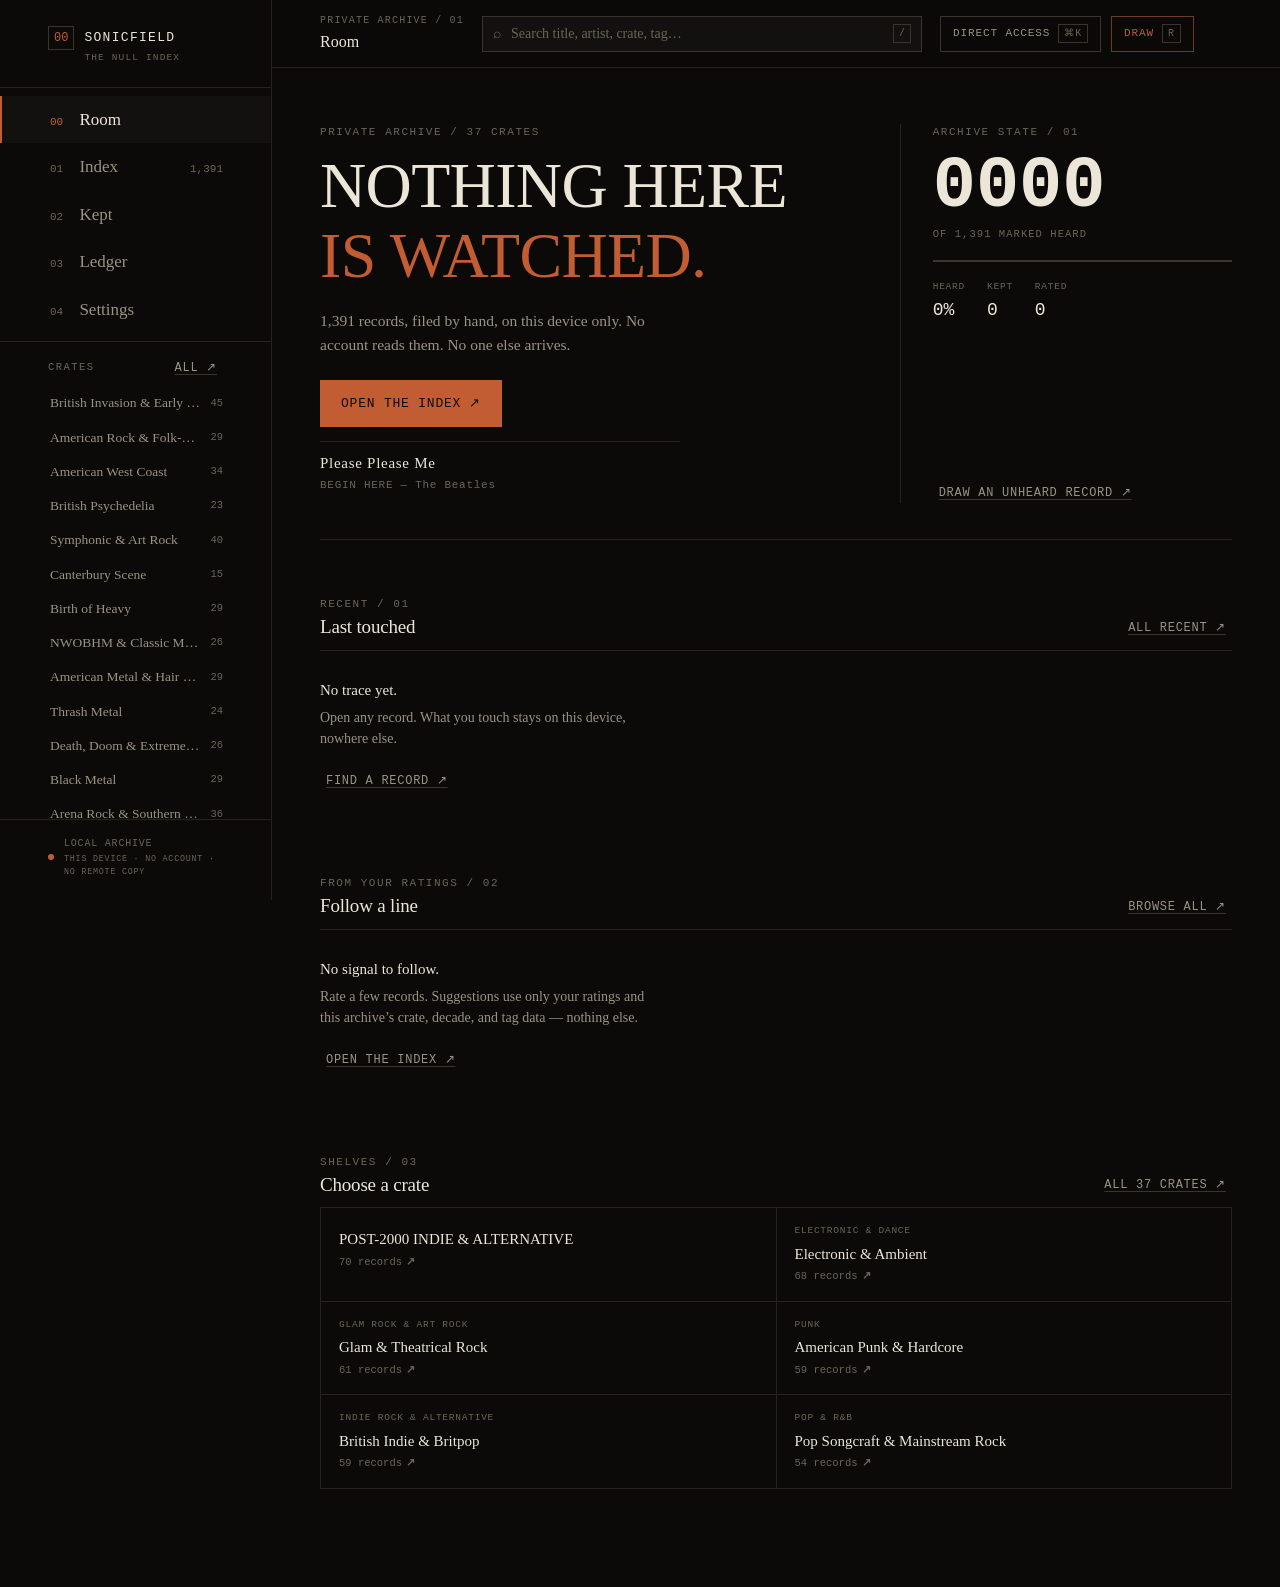
==== commit d864b610: "Add files via upload" ====
--- a/index.html
+++ b/index.html
@@ -1,83 +1,110 @@
 <!doctype html>
 <html lang="en">
 <head>
-  <meta charset="UTF-8">
-  <meta name="viewport" content="width=device-width, initial-scale=1">
-  <meta name="theme-color" content="#11110f">
-  <meta name="description" content="A private, local-first index of records.">
-  <title>SonicField — The Null Index</title>
-  <link rel="stylesheet" href="style.css">
+<meta charset="UTF-8">
+<meta name="viewport" content="width=device-width, initial-scale=1">
+<meta name="theme-color" content="#0c0b09">
+<meta name="color-scheme" content="dark">
+<meta name="description" content="SonicField — The Null Index. A private, local-first record archive with no account.">
+<title>SonicField — The Null Index</title>
+<link rel="stylesheet" href="style.css">
 </head>
 <body>
-  <a class="skip-link" href="#main">Skip to the index</a>
-  <div class="shell">
-    <aside class="rail" aria-label="Primary navigation">
-      <a class="wordmark" href="#room" data-view="room" aria-label="SonicField room">
-        <span class="wordmark-mark" aria-hidden="true">SF</span>
-        <span class="wordmark-type">SONICFIELD<small>PRIVATE RECORD ARCHIVE</small></span>
-      </a>
-      <p class="rail-label">Navigate</p>
-      <nav class="primary-nav" aria-label="Main">
-        <button data-view="room"><span>01</span> Room</button>
-        <button data-view="index"><span>02</span> Index <b id="nav-total"></b></button>
-        <button data-view="saved"><span>03</span> Kept <b id="nav-saved"></b></button>
-        <button data-view="ledger"><span>04</span> Ledger</button>
-        <button data-view="settings"><span>05</span> Settings</button>
-      </nav>
-      <div class="rail-crates">
-        <div class="rail-heading"><span class="rail-label">Crates</span><button data-view="index" class="text-button">ALL</button></div>
-        <nav id="crate-nav" aria-label="Browse crates"></nav>
+<a class="skip-link" href="#main">Skip to the archive</a>
+
+<div class="frame">
+
+  <aside class="spine" aria-label="Primary navigation">
+    <a class="mark" href="#room" data-view="room">
+      <span class="mark-glyph" aria-hidden="true">00</span>
+      <span class="mark-type">SONICFIELD<small>THE NULL INDEX</small></span>
+    </a>
+
+    <nav class="spine-nav" aria-label="Sections">
+      <button type="button" data-view="room"><b>00</b><span>Room</span></button>
+      <button type="button" data-view="index"><b>01</b><span>Index</span><i id="nav-total"></i></button>
+      <button type="button" data-view="saved"><b>02</b><span>Kept</span><i id="nav-saved"></i></button>
+      <button type="button" data-view="ledger"><b>03</b><span>Ledger</span></button>
+      <button type="button" data-view="settings"><b>04</b><span>Settings</span></button>
+    </nav>
+
+    <div class="spine-crates">
+      <div class="spine-crates-head">
+        <span>Crates</span>
+        <button type="button" class="text-button" data-view="index">ALL ↗</button>
       </div>
-      <div class="rail-foot">
-        <span class="local-mark" aria-hidden="true"></span>
-        <span>LOCAL ARCHIVE<small>YOUR DEVICE / NO ACCOUNT</small></span>
+      <nav id="crate-nav" class="crate-nav" aria-label="Browse by crate"></nav>
+    </div>
+
+    <div class="spine-foot">
+      <span class="pulse" aria-hidden="true"></span>
+      <span class="spine-foot-type">LOCAL ARCHIVE<small>THIS DEVICE · NO ACCOUNT · NO REMOTE COPY</small></span>
+    </div>
+  </aside>
+
+  <div class="stage">
+    <header class="topbar">
+      <a class="topbar-mark" href="#room" data-view="room" aria-label="SonicField room">SF</a>
+
+      <div class="route" aria-hidden="true">
+        <span id="route-kicker">PRIVATE ARCHIVE</span>
+        <strong id="route-title">Room</strong>
       </div>
-    </aside>
 
-    <div class="stage">
-      <header class="topbar">
-        <a class="mobile-wordmark" href="#room" data-view="room">SF / SONICFIELD</a>
-        <div class="route-label"><span id="route-kicker">PRIVATE ARCHIVE</span><strong id="route-title">Listening room</strong></div>
-        <label class="search-field">
-          <span aria-hidden="true">⌕</span>
-          <input id="q" type="search" placeholder="Search records, artists, tags…" aria-label="Search the collection" autocomplete="off" spellcheck="false">
-          <kbd>/</kbd>
-        </label>
-        <div class="top-actions">
-          <button id="command-open" class="quiet-button" aria-haspopup="dialog" aria-label="Open command palette">COMMAND <kbd>CTRL/⌘K</kbd></button>
-          <button id="pull" class="draw-button" data-action="draw">DRAW <kbd>R</kbd></button>
-        </div>
-      </header>
+      <label class="search-field">
+        <span class="search-icon" aria-hidden="true">⌕</span>
+        <input id="q" type="search" placeholder="Search title, artist, crate, tag…" aria-label="Search the archive" autocomplete="off" spellcheck="false">
+        <kbd>/</kbd>
+      </label>
 
-      <main id="main" tabindex="-1">
-        <div id="wall">
-          <p class="loading-state"><span class="signal-line"></span> Opening the archive…</p>
-        </div>
-      </main>
-    </div>
+      <div class="top-actions">
+        <button type="button" id="command-open" aria-haspopup="dialog" aria-label="Open the command line">
+          <span class="hide-narrow">DIRECT ACCESS</span><kbd>⌘K</kbd>
+        </button>
+        <button type="button" id="pull" class="draw-button" data-action="draw">
+          DRAW<kbd>R</kbd>
+        </button>
+      </div>
+    </header>
+
+    <main id="main" tabindex="-1">
+      <div id="wall">
+        <p class="loading-state"><span class="loading-cursor" aria-hidden="true">_</span> Opening the archive…</p>
+      </div>
+      <div id="sentinel-top" class="scroll-sentinel" aria-hidden="true"></div>
+      <div id="sentinel-bottom" class="scroll-sentinel" aria-hidden="true"></div>
+    </main>
   </div>
+</div>
 
-  <nav class="mobile-nav" aria-label="Main navigation">
-    <button data-view="room"><span>01</span>Room</button>
-    <button data-view="index"><span>02</span>Index</button>
-    <button data-view="saved"><span>03</span>Kept</button>
-    <button data-view="ledger"><span>04</span>Ledger</button>
-    <button data-view="settings"><span>05</span>Set</button>
-  </nav>
+<nav class="index-line" aria-label="Primary navigation">
+  <button type="button" data-view="room"><b>00</b>Room</button>
+  <button type="button" data-view="index"><b>01</b>Index</button>
+  <button type="button" data-view="saved"><b>02</b>Kept</button>
+  <button type="button" data-view="ledger"><b>03</b>Ledger</button>
+  <button type="button" data-view="settings"><b>04</b>Set</button>
+</nav>
 
-  <dialog id="record-dialog" class="record-dialog" aria-labelledby="detail-title">
-    <div id="detail-content"></div>
-  </dialog>
-  <dialog id="command-dialog" class="command-dialog" aria-labelledby="command-title">
-    <div class="command-head">
-      <div><span class="eyebrow">DIRECT ACCESS / 00</span><h2 id="command-title">Go somewhere.</h2></div>
-      <button class="close-button" data-close-command aria-label="Close command palette">×</button>
-    </div>
-    <label class="command-search"><span aria-hidden="true">⌕</span><input id="command-query" type="search" placeholder="A view, record, artist, or action" autocomplete="off" aria-label="Search commands"></label>
-    <div id="command-results" class="command-results"></div>
-    <p class="command-hint"><kbd>↑</kbd><kbd>↓</kbd> MOVE <kbd>ENTER</kbd> OPEN <kbd>ESC</kbd> CLOSE</p>
-  </dialog>
-  <div id="toast" role="status" aria-live="polite" aria-atomic="true"></div>
-  <script type="module" src="app.js"></script>
+<dialog id="record-panel" class="record-panel" aria-labelledby="detail-title">
+  <div id="detail-content"></div>
+</dialog>
+
+<dialog id="command-dialog" class="command-dialog" aria-labelledby="command-title">
+  <div class="command-head">
+    <p class="eyebrow">DIRECT ACCESS / 00</p>
+    <h2 id="command-title"><span class="command-cursor" aria-hidden="true">&gt;</span> Go somewhere, or do something.</h2>
+    <button type="button" class="close-button" data-close-command aria-label="Close direct access">×</button>
+  </div>
+  <label class="command-search">
+    <span aria-hidden="true">⌕</span>
+    <input id="command-query" type="search" placeholder="A view, record, artist, crate, or action" autocomplete="off" aria-label="Query">
+  </label>
+  <div id="command-results" class="command-results" role="listbox" aria-label="Results"></div>
+  <p class="command-hint"><kbd>↑</kbd><kbd>↓</kbd> move <kbd>↵</kbd> open <kbd>esc</kbd> close</p>
+</dialog>
+
+<div id="toast" class="toast" role="status" aria-live="polite" aria-atomic="true"></div>
+
+<script type="module" src="app.js"></script>
 </body>
 </html>
--- a/style.css
+++ b/style.css
@@ -1,907 +1,1024 @@
+/* ==========================================================================
+   SONICFIELD — THE NULL INDEX
+   A ledger kept by someone who no longer expects anyone to visit it.
+   Typography carries the interface. Hairlines replace boxes. Nothing moves
+   that doesn't mean something.
+   ========================================================================== */
+
+/* ---- 1. Reset -------------------------------------------------------- */
+
+*, *::before, *::after { box-sizing: border-box; }
+* { margin: 0; }
+html { color-scheme: dark; -webkit-text-size-adjust: 100%; }
+body { min-height: 100svh; }
+img, svg { display: block; max-width: 100%; }
+input, button, textarea, select { font: inherit; color: inherit; }
+button { background: none; border: 0; cursor: pointer; text-align: inherit; }
+a { color: inherit; }
+ul, ol { list-style: none; padding: 0; }
+table { border-collapse: collapse; }
+::selection { background: var(--accent); color: var(--accent-ink); }
+
+/* ---- 2. Tokens --------------------------------------------------------- */
+
 :root {
-  color-scheme: dark;
-  --void: #11110f;
-  --well: #171815;
-  --well-2: #1d1e1a;
-  --bone: #e8e3d7;
-  --ash: #aaa69a;
-  --dust: #89877d;
-  --rule: #373832;
-  --rule-strong: #66655c;
-  --accent: #ca806e;
-  --accent-ink: #17110f;
-  --accent-wash: #35221d;
-  --sans: "Arial Narrow", "Helvetica Neue", Arial, sans-serif;
-  --mono: "SFMono-Regular", Consolas, "Liberation Mono", monospace;
-  --rail-width: 238px;
-  --content-width: 1440px;
-  font-family: var(--sans);
-  color: var(--bone);
-  background: var(--void);
-  font-synthesis: none;
-  text-rendering: optimizeLegibility;
+  /* ground: charred paper, not pure black */
+  --bg: #0b0a08;
+  --bg-raised: #121110;
+  --bg-sunken: #060605;
+
+  --ink: #ece6d9;
+  --ink-dim: #9b9284;
+  --ink-faint: #6b6558;
+
+  --hairline: #26231d;
+  --hairline-strong: #3a352c;
+
+  --accent: #c15c33;
+  --accent-ink: #130a06;
+  --accent-dim: #6e3a22;
+
+  --ok: var(--accent);
+
+  --mono: ui-monospace, "Cascadia Mono", "Segoe UI Mono", "SFMono-Regular", Consolas, "Liberation Mono", Menlo, monospace;
+  --serif: Georgia, "Iowan Old Style", "Palatino Linotype", "Book Antiqua", "PT Serif", serif;
+
+  --ease: cubic-bezier(.32, 0, .12, 1);
+  --fast: 120ms;
+  --med: 200ms;
+  --slow: 280ms;
+
+  --spine-w: 272px;
+  --index-line-h: 58px;
+  --topbar-h: 68px;
+  --gutter: clamp(18px, 4vw, 48px);
+
+  --radius: 1px; /* a near-absence of rounding: just enough to kill aliasing */
+}
+
+:root[data-accent="frost"] {
+  --accent: #7e8f93;
+  --accent-ink: #0a0d0e;
+  --accent-dim: #44504f;
+}
+
+:root[data-density="compact"] {
+  --row-h: 44px;
+  --section-gap: 36px;
+}
+:root { --row-h: 58px; --section-gap: 56px; }
+
+@media (prefers-reduced-motion: reduce) {
+  :root { --fast: 1ms; --med: 1ms; --slow: 1ms; }
+}
+
+/* ---- 3. Base ------------------------------------------------------------ */
+
+body {
+  background: var(--bg);
+  color: var(--ink);
+  font-family: var(--serif);
+  font-size: 16px;
+  line-height: 1.5;
   -webkit-font-smoothing: antialiased;
-  -moz-osx-font-smoothing: grayscale;
-}
-
-:root[data-accent="frost"] {
-  --accent: #a9c2c0;
-  --accent-ink: #101615;
-  --accent-wash: #202c2a;
-}
-
-* { box-sizing: border-box; }
-html { min-width: 320px; background: var(--void); scroll-behavior: smooth; }
-body { min-width: 320px; min-height: 100vh; margin: 0; background: var(--void); color: var(--bone); }
-button, input, select, textarea { font: inherit; }
-button, a, label, select { -webkit-tap-highlight-color: transparent; }
-button {
-  min-height: 44px;
-  padding: 0;
-  border: 0;
-  border-radius: 0;
-  background: transparent;
-  color: inherit;
-  text-align: left;
-  cursor: pointer;
-}
-a { color: inherit; }
-button:disabled { cursor: not-allowed; opacity: .52; }
-button:focus-visible, a:focus-visible, input:focus-visible, select:focus-visible,
-textarea:focus-visible, summary:focus-visible, .file-import:focus-within {
-  outline: 2px solid var(--accent);
-  outline-offset: 3px;
-}
-::selection { background: var(--accent); color: var(--accent-ink); }
-kbd, code { font-family: var(--mono); }
-kbd {
-  display: inline-grid;
-  min-width: 21px;
-  min-height: 21px;
-  place-items: center;
-  padding: 0 5px;
-  border: 1px solid var(--rule-strong);
-  color: var(--ash);
-  font-size: 10px;
-  line-height: 1;
-}
+}
+
+h1, h2, h3 { font-family: var(--serif); font-weight: 400; line-height: 1.1; letter-spacing: -0.01em; }
+
+.eyebrow {
+  font-family: var(--mono);
+  font-size: 11px;
+  letter-spacing: 0.14em;
+  text-transform: uppercase;
+  color: var(--ink-faint);
+}
+
 .skip-link {
   position: fixed;
-  top: 8px;
-  left: 8px;
-  z-index: 100;
-  padding: 10px 13px;
-  transform: translateY(-150%);
-  border: 1px solid var(--accent);
-  background: var(--void);
-  color: var(--bone);
-}
-.skip-link:focus { transform: none; }
-.shell { display: grid; grid-template-columns: var(--rail-width) minmax(0, 1fr); min-height: 100vh; }
-
-/* Fixed information rail */
-.rail {
+  top: -100%;
+  left: 12px;
+  z-index: 200;
+  background: var(--accent);
+  color: var(--accent-ink);
+  font-family: var(--mono);
+  font-size: 13px;
+  padding: 10px 16px;
+  transition: top var(--fast) var(--ease);
+}
+.skip-link:focus { top: 12px; }
+
+:focus { outline: none; }
+:focus-visible {
+  outline: 1.5px solid var(--accent);
+  outline-offset: 3px;
+}
+.record-row:focus-visible,
+.command-item:focus-visible { outline-offset: -2px; }
+
+/* tabular figures wherever numbers line up in a column */
+.tnum { font-variant-numeric: tabular-nums; }
+
+/* ---- 4. Layout ----------------------------------------------------------- */
+
+.frame {
+  display: flex;
+  min-height: 100svh;
+}
+
+/* -- spine (desktop primary nav) -- */
+
+.spine {
+  flex: 0 0 var(--spine-w);
+  width: var(--spine-w);
+  display: flex;
+  flex-direction: column;
+  border-right: 1px solid var(--hairline);
+  background: var(--bg);
   position: sticky;
   top: 0;
+  height: 100svh;
+  overflow-y: auto;
+}
+
+.mark {
+  display: flex;
+  align-items: baseline;
+  gap: 10px;
+  padding: 26px var(--gutter) 22px;
+  text-decoration: none;
+  border-bottom: 1px solid var(--hairline);
+}
+.mark-glyph {
+  font-family: var(--mono);
+  font-size: 12px;
+  color: var(--accent);
+  border: 1px solid var(--hairline-strong);
+  padding: 2px 5px;
+}
+.mark-type {
+  font-family: var(--mono);
+  font-size: 13px;
+  letter-spacing: 0.1em;
+  color: var(--ink);
+}
+.mark-type small {
+  display: block;
+  font-size: 9.5px;
+  letter-spacing: 0.12em;
+  color: var(--ink-faint);
+  margin-top: 3px;
+}
+
+.spine-nav {
   display: flex;
   flex-direction: column;
-  width: var(--rail-width);
-  height: 100dvh;
-  min-height: 540px;
-  padding: 27px 18px 15px;
-  border-right: 1px solid var(--rule);
-  background: var(--void);
-}
-.wordmark {
-  display: flex;
-  align-items: center;
-  gap: 11px;
-  min-height: 48px;
-  margin-bottom: 35px;
-  text-decoration: none;
-}
-.wordmark-mark {
-  display: grid;
-  width: 37px;
-  height: 37px;
-  place-items: center;
-  border: 1px solid var(--accent);
-  color: var(--accent);
-  font: 700 12px/1 var(--mono);
-  letter-spacing: -.12em;
-}
-.wordmark-type { display: block; font-size: 15px; font-weight: 700; letter-spacing: .12em; }
-.wordmark-type small {
-  display: block;
-  margin-top: 5px;
-  color: var(--dust);
-  font: 9px/1.2 var(--mono);
-  letter-spacing: .07em;
-}
-.rail-label, .eyebrow {
-  margin: 0;
-  color: var(--dust);
-  font: 10px/1.4 var(--mono);
-  letter-spacing: .1em;
+  padding: 8px 0;
+  border-bottom: 1px solid var(--hairline);
+}
+.spine-nav button {
+  display: flex;
+  align-items: baseline;
+  gap: 14px;
+  padding: 11px var(--gutter);
+  font-family: var(--serif);
+  font-size: 17px;
+  color: var(--ink-dim);
+  border-left: 2px solid transparent;
+  transition: color var(--fast) var(--ease), border-color var(--fast) var(--ease), background var(--fast) var(--ease);
+}
+.spine-nav button b {
+  font-family: var(--mono);
+  font-weight: 400;
+  font-size: 11px;
+  color: var(--ink-faint);
+  min-width: 1.4em;
+}
+.spine-nav button i {
+  font-style: normal;
+  margin-left: auto;
+  font-family: var(--mono);
+  font-size: 11px;
+  color: var(--ink-faint);
+}
+.spine-nav button:hover { color: var(--ink); background: var(--bg-raised); }
+.spine-nav button.selected {
+  color: var(--ink);
+  border-left-color: var(--accent);
+  background: var(--bg-raised);
+}
+.spine-nav button.selected b { color: var(--accent); }
+
+.spine-crates {
+  flex: 1 1 auto;
+  min-height: 0;
+  display: flex;
+  flex-direction: column;
+  overflow: hidden;
+}
+.spine-crates-head {
+  display: flex;
+  align-items: center;
+  justify-content: space-between;
+  padding: 16px var(--gutter) 8px;
+  font-family: var(--mono);
+  font-size: 10.5px;
+  letter-spacing: 0.14em;
   text-transform: uppercase;
-}
-.rail > .rail-label { padding: 0 9px 9px; }
-.primary-nav { display: grid; gap: 2px; }
-.primary-nav button {
-  display: grid;
-  grid-template-columns: 34px 1fr auto;
-  align-items: center;
-  min-height: 44px;
-  padding: 0 9px;
-  color: var(--ash);
-  font-size: 14px;
-  letter-spacing: .015em;
-  transition: background-color .14s ease, color .14s ease;
-}
-.primary-nav button > span, .primary-nav button b {
-  color: var(--dust);
-  font: 10px var(--mono);
-}
-.primary-nav button b { color: var(--ash); font-weight: 400; }
-.primary-nav button:hover, .primary-nav button.selected { background: var(--well-2); color: var(--bone); }
-.primary-nav button.selected { box-shadow: inset 2px 0 var(--accent); }
-.primary-nav button.selected > span { color: var(--accent); }
-.rail-crates { display: flex; flex: 1; flex-direction: column; min-height: 0; margin-top: 31px; }
-.rail-heading { display: flex; align-items: center; justify-content: space-between; padding: 0 8px 8px; }
-.rail-heading .rail-label { padding: 0; }
-#crate-nav { min-height: 0; overflow: auto; overscroll-behavior: contain; scrollbar-color: var(--rule-strong) transparent; scrollbar-width: thin; }
-#crate-nav button {
-  display: flex;
-  align-items: center;
-  justify-content: space-between;
+  color: var(--ink-faint);
+}
+.crate-nav {
+  overflow-y: auto;
+  padding-bottom: 12px;
+}
+.crate-nav button {
+  display: flex;
+  width: 100%;
+  align-items: center;
   gap: 8px;
-  width: 100%;
-  min-height: 44px;
-  padding: 4px 8px;
-  border-top: 1px solid transparent;
-  border-bottom: 1px solid transparent;
-  color: var(--ash);
-  font-size: 12px;
-  line-height: 1.2;
-  transition: background-color .14s ease, color .14s ease;
-}
-#crate-nav button span { overflow: hidden; text-overflow: ellipsis; white-space: nowrap; }
-#crate-nav button small { flex: none; color: var(--dust); font: 9px var(--mono); }
-#crate-nav button:hover, #crate-nav button.selected {
-  border-color: var(--rule);
-  background: var(--well);
-  color: var(--bone);
-}
-#crate-nav button.selected span { color: var(--accent); }
-.text-button {
-  min-height: 44px;
-  color: var(--ash);
-  font: 10px var(--mono);
-  letter-spacing: .045em;
-}
-.text-button:hover { color: var(--accent); }
-.rail-foot {
-  display: flex;
-  align-items: center;
-  gap: 9px;
-  min-height: 48px;
-  padding: 12px 8px 0;
-  border-top: 1px solid var(--rule);
-  color: var(--ash);
-  font: 9px/1.25 var(--mono);
-  letter-spacing: .04em;
-}
-.rail-foot small { display: block; margin-top: 3px; color: var(--dust); font-size: 8px; }
-.local-mark { display: inline-block; width: 7px; height: 7px; flex: none; background: var(--accent); }
-
-/* Search and page frame */
-.stage { min-width: 0; }
+  padding: 7px var(--gutter);
+  font-family: var(--serif);
+  font-size: 13.5px;
+  color: var(--ink-dim);
+  border-left: 2px solid transparent;
+  transition: color var(--fast) var(--ease), border-color var(--fast) var(--ease);
+}
+.crate-nav button span { flex: 1 1 auto; overflow: hidden; text-overflow: ellipsis; white-space: nowrap; }
+.crate-nav button small { font-family: var(--mono); font-size: 10.5px; color: var(--ink-faint); }
+.crate-nav button:hover { color: var(--ink); }
+.crate-nav button.selected { color: var(--accent); border-left-color: var(--accent); }
+
+.spine-foot {
+  display: flex;
+  align-items: center;
+  gap: 10px;
+  padding: 16px var(--gutter) 22px;
+  border-top: 1px solid var(--hairline);
+}
+.spine-foot-type { font-family: var(--mono); font-size: 10px; letter-spacing: 0.08em; color: var(--ink-faint); }
+.spine-foot-type small { display: block; margin-top: 2px; }
+
+.pulse {
+  width: 6px; height: 6px;
+  flex: 0 0 auto;
+  background: var(--accent);
+  border-radius: 50%;
+  animation: pulse 2600ms var(--ease) infinite;
+}
+@keyframes pulse {
+  0%, 100% { opacity: .35; }
+  50% { opacity: 1; }
+}
+@media (prefers-reduced-motion: reduce) {
+  .pulse { animation: none; opacity: .75; }
+}
+
+/* -- stage / topbar -- */
+
+.stage {
+  flex: 1 1 auto;
+  min-width: 0;
+  display: flex;
+  flex-direction: column;
+}
+
 .topbar {
   position: sticky;
   top: 0;
   z-index: 20;
+  display: flex;
+  align-items: center;
+  gap: 18px;
+  height: var(--topbar-h);
+  padding: 0 var(--gutter);
+  background: color-mix(in srgb, var(--bg) 92%, transparent);
+  backdrop-filter: blur(6px);
+  border-bottom: 1px solid var(--hairline);
+}
+.topbar-mark {
+  display: none;
+  font-family: var(--mono);
+  font-size: 13px;
+  color: var(--accent);
+  text-decoration: none;
+  border: 1px solid var(--hairline-strong);
+  padding: 4px 8px;
+}
+.route { display: flex; flex-direction: column; gap: 2px; min-width: 0; }
+.route #route-kicker {
+  font-family: var(--mono);
+  font-size: 10px;
+  letter-spacing: 0.12em;
+  color: var(--ink-faint);
+}
+.route #route-title {
+  font-family: var(--serif);
+  font-size: 16px;
+  font-weight: 400;
+  color: var(--ink);
+  white-space: nowrap;
+  overflow: hidden;
+  text-overflow: ellipsis;
+}
+
+.search-field {
+  flex: 1 1 auto;
+  display: flex;
+  align-items: center;
+  gap: 8px;
+  max-width: 440px;
+  height: 36px;
+  padding: 0 10px;
+  border: 1px solid var(--hairline-strong);
+  background: var(--bg-raised);
+  transition: border-color var(--fast) var(--ease);
+}
+.search-field:focus-within { border-color: var(--accent); }
+.search-icon { color: var(--ink-faint); font-size: 14px; }
+.search-field input {
+  flex: 1 1 auto;
+  background: none;
+  border: 0;
+  color: var(--ink);
+  font-family: var(--serif);
+  font-size: 14px;
+}
+.search-field input::placeholder { color: var(--ink-faint); }
+.search-field input::-webkit-search-cancel-button { display: none; }
+.search-field kbd {
+  font-family: var(--mono);
+  font-size: 10px;
+  color: var(--ink-faint);
+  border: 1px solid var(--hairline-strong);
+  padding: 1px 5px;
+}
+
+.top-actions { display: flex; align-items: center; gap: 10px; flex: 0 0 auto; }
+.top-actions button {
+  display: flex;
+  align-items: center;
+  gap: 8px;
+  height: 36px;
+  padding: 0 12px;
+  font-family: var(--mono);
+  font-size: 11px;
+  letter-spacing: 0.08em;
+  color: var(--ink-dim);
+  border: 1px solid var(--hairline-strong);
+  transition: color var(--fast) var(--ease), border-color var(--fast) var(--ease), background var(--fast) var(--ease);
+}
+.top-actions button:hover { color: var(--ink); border-color: var(--ink-faint); }
+.top-actions button kbd {
+  font-family: var(--mono);
+  font-size: 10px;
+  color: var(--ink-faint);
+  border: 1px solid var(--hairline-strong);
+  padding: 1px 5px;
+}
+.draw-button {
+  color: var(--accent) !important;
+  border-color: var(--accent-dim) !important;
+}
+.draw-button:hover { background: var(--accent); color: var(--accent-ink) !important; border-color: var(--accent) !important; }
+.draw-button:hover kbd { color: var(--accent-ink); border-color: var(--accent-ink); }
+
+main#main {
+  flex: 1 1 auto;
+  padding: var(--section-gap) var(--gutter) 96px;
+  max-width: 1180px;
+}
+.scroll-sentinel { height: 1px; }
+
+/* ---- 5. Generic controls ------------------------------------------------- */
+
+.action-button, .line-button, .text-button {
+  font-family: var(--mono);
+  font-size: 12px;
+  letter-spacing: 0.06em;
+}
+.action-button {
+  display: inline-flex;
+  align-items: center;
+  gap: 8px;
+  padding: 11px 18px;
+  background: var(--accent);
+  color: var(--accent-ink);
+  border: 1px solid var(--accent);
+  transition: opacity var(--fast) var(--ease);
+}
+.action-button:hover { opacity: .86; }
+.line-button {
+  display: inline-flex;
+  align-items: center;
+  gap: 8px;
+  padding: 10px 16px;
+  color: var(--ink);
+  border: 1px solid var(--hairline-strong);
+  transition: border-color var(--fast) var(--ease), color var(--fast) var(--ease);
+}
+.line-button:hover { border-color: var(--accent); color: var(--accent); }
+.text-button {
+  color: var(--ink-dim);
+  text-decoration: underline;
+  text-decoration-color: var(--hairline-strong);
+  text-underline-offset: 3px;
+  transition: color var(--fast) var(--ease), text-decoration-color var(--fast) var(--ease);
+}
+.text-button:hover { color: var(--accent); text-decoration-color: var(--accent); }
+
+.hide-narrow { display: inline; }
+
+/* ---- 6. Mobile index line ------------------------------------------------ */
+
+.index-line {
+  display: none;
+  position: fixed;
+  z-index: 30;
+  bottom: 0; left: 0; right: 0;
+  height: var(--index-line-h);
+  border-top: 1px solid var(--hairline);
+  background: color-mix(in srgb, var(--bg) 94%, transparent);
+  backdrop-filter: blur(6px);
+}
+.index-line button {
+  flex: 1 1 0;
+  display: flex;
+  flex-direction: column;
+  align-items: center;
+  justify-content: center;
+  gap: 2px;
+  font-family: var(--mono);
+  font-size: 10.5px;
+  letter-spacing: 0.06em;
+  color: var(--ink-faint);
+  height: 100%;
+  border-top: 2px solid transparent;
+}
+.index-line button b { font-weight: 400; font-size: 11px; color: var(--ink-faint); }
+.index-line button.selected { color: var(--accent); border-top-color: var(--accent); }
+.index-line button.selected b { color: var(--accent); }
+
+/* ---- 7. Record list -------------------------------------------------- */
+
+.record-columns {
   display: grid;
-  grid-template-columns: minmax(158px, .65fr) minmax(260px, 1fr) auto;
-  align-items: center;
-  gap: 23px;
-  min-height: 73px;
-  padding: 0 clamp(22px, 3.2vw, 52px);
-  border-bottom: 1px solid var(--rule);
-  background: var(--void);
-}
-.route-label { display: flex; flex-direction: column; gap: 4px; min-width: 0; }
-.route-label span { color: var(--dust); font: 9px var(--mono); letter-spacing: .09em; text-transform: uppercase; }
-.route-label strong { overflow: hidden; color: var(--bone); font-size: 13px; font-weight: 600; text-overflow: ellipsis; white-space: nowrap; }
-.search-field {
-  display: flex;
-  align-items: center;
-  gap: 10px;
-  min-width: 0;
-  height: 44px;
-  padding: 0 10px;
-  border: 1px solid var(--rule);
-  background: var(--well);
-  color: var(--ash);
-  transition: border-color .14s ease;
-}
-.search-field:focus-within { border-color: var(--accent); }
-.search-field > span, .command-search > span { color: var(--accent); font: 24px/1 var(--sans); }
-.search-field input, .command-search input {
+  grid-template-columns: 44px 1fr 220px 56px 130px 20px;
+  gap: 16px;
+  padding: 0 14px 8px;
+  font-family: var(--mono);
+  font-size: 10px;
+  letter-spacing: 0.1em;
+  color: var(--ink-faint);
+  border-bottom: 1px solid var(--hairline);
+}
+
+.record-list { border-top: 1px solid var(--hairline); }
+.record-list.compact-list { border-top: 1px solid var(--hairline); }
+
+.record-row {
+  display: grid;
+  grid-template-columns: 44px 1fr 220px 56px 130px 20px;
+  align-items: center;
+  gap: 16px;
   width: 100%;
-  min-width: 0;
-  height: 40px;
-  border: 0;
-  outline: 0;
-  background: transparent;
-  color: var(--bone);
-  font-size: 13px;
-}
-.search-field input::placeholder, .command-search input::placeholder { color: var(--dust); opacity: 1; }
-.search-field input:focus-visible, .command-search input:focus-visible { outline: 0; }
-.search-field kbd { min-width: 22px; }
-.top-actions { display: flex; align-items: center; gap: 8px; }
-.quiet-button, .draw-button {
-  display: flex;
-  align-items: center;
-  justify-content: center;
-  gap: 9px;
-  min-height: 44px;
-  padding: 0 11px;
-  font: 10px var(--mono);
-  letter-spacing: .045em;
-  white-space: nowrap;
-}
-.quiet-button { border: 1px solid var(--rule); color: var(--ash); }
-.quiet-button:hover { border-color: var(--rule-strong); color: var(--bone); }
-.draw-button { border: 1px solid var(--accent); background: var(--accent); color: var(--accent-ink); }
-.draw-button:hover, .action-button:hover { background: var(--bone); border-color: var(--bone); color: var(--void); }
-.draw-button kbd { border-color: rgb(0 0 0 / 40%); color: var(--accent-ink); }
-.mobile-wordmark { display: none; }
-#main { min-width: 0; padding: 0 clamp(22px, 3.2vw, 52px) 80px; outline: none; }
-#wall { width: min(100%, var(--content-width)); min-height: calc(100dvh - 74px); margin: 0 auto; }
-.loading-state {
-  display: flex;
-  align-items: center;
-  gap: 12px;
-  padding-top: 70px;
-  color: var(--ash);
-  font: 11px var(--mono);
-  letter-spacing: .04em;
-}
-.signal-line { display: inline-block; width: 27px; height: 1px; background: var(--accent); animation: signal 1.1s steps(2, end) infinite; }
-@keyframes signal { 50% { opacity: .22; } }
-
-/* Home: open space with an explicit next move */
+  min-height: var(--row-h);
+  padding: 8px 14px;
+  border-bottom: 1px solid var(--hairline);
+  transition: background var(--fast) var(--ease);
+}
+.record-row:hover { background: var(--bg-raised); }
+
+.record-cover {
+  width: 34px; height: 34px;
+  flex: 0 0 auto;
+  background: var(--bg-raised);
+  border: 1px solid var(--hairline-strong);
+  display: flex; align-items: center; justify-content: center;
+  overflow: hidden;
+  position: relative;
+}
+.record-cover img { width: 100%; height: 100%; object-fit: cover; opacity: 0; transition: opacity var(--med) var(--ease); }
+.record-cover.has-cover img { opacity: 1; }
+.cover-fallback { font-family: var(--mono); font-size: 10px; color: var(--ink-faint); }
+.record-cover.has-cover .cover-fallback { display: none; }
+
+.record-identity { min-width: 0; display: flex; flex-direction: column; gap: 1px; text-align: left; }
+.record-identity strong { font-family: var(--serif); font-size: 14.5px; font-weight: 400; color: var(--ink); white-space: nowrap; overflow: hidden; text-overflow: ellipsis; }
+.record-identity span { font-family: var(--mono); font-size: 11px; color: var(--ink-faint); white-space: nowrap; overflow: hidden; text-overflow: ellipsis; }
+
+.record-crate { font-family: var(--mono); font-size: 11px; color: var(--ink-dim); white-space: nowrap; overflow: hidden; text-overflow: ellipsis; }
+.record-year { font-family: var(--mono); font-size: 11px; color: var(--ink-faint); }
+
+.record-marks { display: flex; gap: 6px; flex-wrap: wrap; justify-content: flex-end; }
+.record-mark {
+  font-family: var(--mono);
+  font-size: 9.5px;
+  letter-spacing: 0.06em;
+  color: var(--ink-faint);
+  border: 1px solid var(--hairline-strong);
+  padding: 2px 5px;
+}
+.record-mark.saved { color: var(--accent); border-color: var(--accent-dim); }
+.record-mark.rating { color: var(--ink-dim); }
+.record-mark.blank { opacity: .5; }
+
+.row-arrow { color: var(--ink-faint); font-size: 13px; text-align: right; transition: transform var(--fast) var(--ease), color var(--fast) var(--ease); }
+.record-row:hover .row-arrow { color: var(--accent); transform: translateX(2px); }
+
+/* ---- 8. Page heading / sections ------------------------------------- */
+
+.page-heading {
+  display: flex;
+  align-items: flex-end;
+  justify-content: space-between;
+  gap: 24px;
+  padding-bottom: 20px;
+  margin-bottom: 28px;
+  border-bottom: 1px solid var(--hairline);
+  flex-wrap: wrap;
+}
+.page-heading h1 { font-size: clamp(28px, 4vw, 40px); margin-top: 6px; }
+.page-description { color: var(--ink-dim); max-width: 46ch; margin-top: 8px; font-size: 14.5px; }
+
+.section-heading {
+  display: flex;
+  align-items: flex-end;
+  justify-content: space-between;
+  gap: 16px;
+  margin-bottom: 12px;
+}
+.section-heading h2 { font-size: 19px; margin-top: 4px; }
+.home-section, .saved-section { margin-top: var(--section-gap); }
+
+/* ---- 9. Room view ---------------------------------------------------- */
+
 .home-top {
   display: grid;
-  grid-template-columns: minmax(0, 1fr) minmax(235px, 27%);
-  gap: clamp(30px, 7vw, 110px);
-  align-items: end;
-  min-height: min(590px, 68vh);
-  padding: 73px 0 60px;
-  border-bottom: 1px solid var(--rule);
-}
-.home-lead { max-width: 900px; }
+  grid-template-columns: 1.6fr 1fr;
+  gap: 48px;
+  padding-bottom: 36px;
+  border-bottom: 1px solid var(--hairline);
+}
 .home-lead h1 {
-  margin: 25px 0 22px;
-  font-size: clamp(66px, 10vw, 150px);
-  font-weight: 700;
-  line-height: .78;
-  letter-spacing: -.085em;
+  font-size: clamp(38px, 6vw, 64px);
+  margin: 10px 0 18px;
 }
 .home-lead h1 span { color: var(--accent); }
-.home-copy { max-width: 42ch; margin: 30px 0 0; color: var(--ash); font-size: 16px; line-height: 1.6; }
-.home-actions { display: flex; flex-wrap: wrap; align-items: center; gap: 11px; margin-top: 28px; }
-.action-button, .line-button {
-  display: inline-flex;
-  align-items: center;
-  justify-content: center;
-  gap: 13px;
-  min-height: 46px;
-  padding: 0 15px;
-  border: 1px solid var(--accent);
-  color: var(--bone);
-  font: 10px var(--mono);
-  letter-spacing: .035em;
-  text-decoration: none;
-  transition: background-color .14s ease, border-color .14s ease, color .14s ease;
-}
-.action-button { background: var(--accent); color: var(--accent-ink); }
-.action-button:hover { background: var(--bone); }
-.line-button { border-color: var(--rule-strong); color: var(--ash); }
-.line-button:hover { border-color: var(--accent); color: var(--bone); }
-.line-button strong { color: var(--bone); font: inherit; }
-.line-button > span:last-child { color: var(--accent); }
-.archive-state { align-self: end; padding: 19px 0 0 18px; border-top: 1px solid var(--rule-strong); border-left: 1px solid var(--rule); }
-.archive-state .eyebrow { color: var(--accent); }
-.state-number { display: block; margin: 27px 0 0; font: 500 clamp(48px, 6vw, 82px)/.9 var(--mono); letter-spacing: -.085em; }
-.state-caption { display: block; margin: 9px 0 18px; color: var(--ash); font: 9px var(--mono); letter-spacing: .06em; }
-.progress-track, .bar-track { overflow: hidden; height: 2px; background: var(--rule); }
-.progress-track span, .bar-track i { display: block; height: 100%; background: var(--accent); }
-.archive-state dl { display: grid; grid-template-columns: repeat(3, 1fr); gap: 9px; padding: 16px 0; margin: 0; }
-.archive-state dl div { display: flex; flex-direction: column; gap: 5px; }
-.archive-state dt, .archive-state dd { margin: 0; font: 9px var(--mono); }
-.archive-state dt { color: var(--dust); }
-.archive-state dd { color: var(--bone); font-size: 12px; }
-.state-draw { width: 100%; border-top: 1px solid var(--rule); }
-.state-draw span { color: var(--accent); }
-.home-section { padding: 31px 0 25px; border-bottom: 1px solid var(--rule); }
-.section-heading {
-  display: flex;
-  align-items: end;
+.home-copy { color: var(--ink-dim); max-width: 42ch; font-size: 15.5px; margin-bottom: 24px; }
+.home-actions { display: flex; flex-direction: column; align-items: flex-start; gap: 14px; }
+.home-actions .action-button { font-size: 13px; padding: 13px 20px; }
+.line-button.state-draw, .home-actions .line-button {
+  display: flex; flex-direction: column; align-items: flex-start; gap: 2px;
+  padding: 10px 0; border: none; border-top: 1px solid var(--hairline);
+  width: 100%; max-width: 360px;
+}
+.home-actions .line-button:hover { border-top-color: var(--accent); }
+.home-actions .line-button strong { font-family: var(--serif); font-size: 15px; color: var(--ink); font-weight: 400; }
+.home-actions .line-button span { font-family: var(--mono); font-size: 11px; color: var(--ink-faint); }
+
+.archive-state {
+  border-left: 1px solid var(--hairline);
+  padding-left: 32px;
+  display: flex;
+  flex-direction: column;
+}
+.state-number { font-family: var(--mono); font-size: clamp(48px, 6vw, 72px); color: var(--ink); line-height: 1; margin: 10px 0 4px; }
+.state-caption { font-family: var(--mono); font-size: 10.5px; letter-spacing: 0.1em; color: var(--ink-faint); }
+.progress-track { height: 2px; background: var(--hairline-strong); margin: 18px 0; }
+.progress-track span { display: block; height: 100%; background: var(--accent); transition: width var(--slow) var(--ease); }
+.archive-state dl { display: flex; gap: 22px; margin-bottom: 20px; }
+.archive-state dl div { display: flex; flex-direction: column; gap: 2px; }
+.archive-state dt { font-family: var(--mono); font-size: 9.5px; letter-spacing: 0.08em; color: var(--ink-faint); }
+.archive-state dd { font-family: var(--mono); font-size: 18px; color: var(--ink); }
+.state-draw { margin-top: auto; }
+
+.crate-shortcuts .crate-quick-list {
+  display: grid;
+  grid-template-columns: repeat(2, 1fr);
+  border-top: 1px solid var(--hairline);
+  border-left: 1px solid var(--hairline);
+}
+.crate-quick-list button {
+  padding: 16px 18px;
+  border-right: 1px solid var(--hairline);
+  border-bottom: 1px solid var(--hairline);
+  display: flex; flex-direction: column; gap: 4px; text-align: left;
+  transition: background var(--fast) var(--ease);
+}
+.crate-quick-list button:hover { background: var(--bg-raised); }
+.crate-quick-list button span { font-family: var(--mono); font-size: 9.5px; letter-spacing: 0.08em; color: var(--ink-faint); text-transform: uppercase; }
+.crate-quick-list button strong { font-family: var(--serif); font-size: 15px; font-weight: 400; }
+.crate-quick-list button small { font-family: var(--mono); font-size: 10.5px; color: var(--ink-faint); display: flex; align-items: center; gap: 4px; }
+
+/* ---- 10. Index view ---------------------------------------------------- */
+
+.index-tools { margin-bottom: 18px; }
+.select-line { display: flex; gap: 14px; flex-wrap: wrap; margin-bottom: 14px; }
+.filter-select { display: flex; flex-direction: column; gap: 5px; font-family: var(--mono); font-size: 10px; letter-spacing: 0.08em; color: var(--ink-faint); }
+.filter-select select {
+  background: var(--bg-raised);
+  border: 1px solid var(--hairline-strong);
+  color: var(--ink);
+  padding: 8px 10px;
+  font-family: var(--serif);
+  font-size: 13.5px;
+  min-width: 190px;
+}
+.filter-select select:focus-visible { outline: 1.5px solid var(--accent); outline-offset: 1px; }
+
+.decade-line { display: flex; flex-wrap: wrap; align-items: center; gap: 8px; margin-bottom: 14px; }
+.decade-line button {
+  font-family: var(--mono);
+  font-size: 11px;
+  padding: 6px 10px;
+  border: 1px solid var(--hairline-strong);
+  color: var(--ink-dim);
+  transition: color var(--fast) var(--ease), border-color var(--fast) var(--ease), background var(--fast) var(--ease);
+}
+.decade-line button:hover { border-color: var(--ink-faint); color: var(--ink); }
+.decade-line button[aria-pressed="true"] { color: var(--accent-ink); background: var(--accent); border-color: var(--accent); }
+.clear-filters { color: var(--ink-faint) !important; text-decoration: underline; border: none !important; }
+
+.list-summary { font-family: var(--mono); font-size: 11px; color: var(--ink-faint); margin-bottom: 10px; }
+.syntax-help summary { font-family: var(--mono); font-size: 11px; color: var(--ink-faint); cursor: pointer; margin-bottom: 8px; }
+.syntax-help p { font-size: 12.5px; color: var(--ink-dim); max-width: 60ch; }
+.syntax-help code { font-family: var(--mono); color: var(--ink); background: var(--bg-raised); padding: 1px 4px; }
+
+.page-draw { flex: 0 0 auto; }
+
+.load-more {
+  display: flex;
+  align-items: center;
   justify-content: space-between;
-  gap: 20px;
-  margin-bottom: 16px;
-}
-.section-heading h2, .settings-label h2, .detail-section-head h2 {
-  margin: 5px 0 0;
-  color: var(--bone);
-  font-size: clamp(23px, 3vw, 34px);
-  font-weight: 600;
-  letter-spacing: -.055em;
-}
-.section-heading > .text-button { flex: none; }
-.compact-list .record-row { min-height: 57px; }
-.crate-quick-list { display: grid; grid-template-columns: repeat(3, minmax(0, 1fr)); border-top: 1px solid var(--rule); }
-.crate-quick-list button {
-  display: flex;
-  flex-direction: column;
+  gap: 16px;
+  padding: 18px 14px;
+  border-bottom: 1px solid var(--hairline);
+  font-family: var(--mono);
+  font-size: 11px;
+  color: var(--ink-faint);
+}
+.end-mark { text-align: center; font-family: var(--mono); font-size: 11px; letter-spacing: 0.1em; color: var(--ink-faint); padding: 24px 0; }
+
+/* ---- 11. Ledger view -------------------------------------------------- */
+
+.metric-grid {
+  display: grid;
+  grid-template-columns: repeat(auto-fill, minmax(150px, 1fr));
+  border-top: 1px solid var(--hairline);
+  border-left: 1px solid var(--hairline);
+  margin-bottom: var(--section-gap);
+}
+.metric {
+  padding: 18px;
+  border-right: 1px solid var(--hairline);
+  border-bottom: 1px solid var(--hairline);
+}
+.metric strong { display: block; font-family: var(--mono); font-size: 22px; color: var(--ink); margin-bottom: 4px; }
+.metric span { font-family: var(--mono); font-size: 9.5px; letter-spacing: 0.08em; color: var(--ink-faint); text-transform: uppercase; }
+
+.ledger-columns { display: grid; grid-template-columns: 1.3fr 1fr; gap: 48px; margin-bottom: var(--section-gap); }
+.ledger-bars, .rating-bars { display: flex; flex-direction: column; gap: 10px; }
+.ledger-bar { display: grid; grid-template-columns: 48px 1fr 36px 70px; align-items: center; gap: 10px; }
+.ledger-bar span { font-family: var(--mono); font-size: 11px; color: var(--ink-dim); }
+.bar-track { height: 10px; background: var(--hairline); position: relative; }
+.bar-track i { position: absolute; inset: 0; background: var(--accent); opacity: .7; width: 0; transition: width var(--slow) var(--ease); }
+.ledger-bar strong { font-family: var(--mono); font-size: 12px; text-align: right; }
+.ledger-bar small { font-family: var(--mono); font-size: 10px; color: var(--ink-faint); }
+.rating-heading { margin-top: 24px; }
+.quiet-note { font-size: 13px; color: var(--ink-faint); margin-top: 8px; }
+
+.crate-ledger { display: flex; flex-direction: column; }
+.crate-ledger-row {
+  display: flex;
+  align-items: center;
+  justify-content: space-between;
+  gap: 14px;
+  padding: 10px 0;
+  border-bottom: 1px solid var(--hairline);
+  text-align: left;
+}
+.crate-ledger-row small { display: block; font-family: var(--mono); font-size: 9.5px; color: var(--ink-faint); text-transform: uppercase; letter-spacing: 0.06em; }
+.crate-ledger-row strong { font-family: var(--serif); font-weight: 400; font-size: 14px; }
+.crate-ledger-row > span:last-child { display: flex; align-items: center; gap: 10px; font-family: var(--mono); font-size: 11px; color: var(--ink-dim); }
+.mini-progress { display: block; width: 60px; height: 4px; background: var(--hairline-strong); }
+.mini-progress b { display: block; height: 100%; background: var(--accent); width: 0; }
+.crate-ledger-row:hover strong { color: var(--accent); }
+
+.ledger-foot-grid { display: grid; grid-template-columns: 1fr 1fr; gap: 48px; }
+.ledger-link-list { display: flex; flex-direction: column; }
+.ledger-link-list button { display: flex; justify-content: space-between; padding: 9px 0; border-bottom: 1px solid var(--hairline); text-align: left; }
+.ledger-link-list button span { font-family: var(--serif); font-size: 14px; }
+.ledger-link-list button small { font-family: var(--mono); font-size: 10.5px; color: var(--ink-faint); }
+.ledger-link-list button:hover span { color: var(--accent); }
+
+/* ---- 12. Settings view ------------------------------------------------ */
+
+.settings-section {
+  display: grid;
+  grid-template-columns: 1fr 1.4fr;
+  gap: 32px;
+  padding: 28px 0;
+  border-bottom: 1px solid var(--hairline);
+}
+.settings-label h2 { font-size: 18px; margin: 6px 0 8px; }
+.settings-label p { color: var(--ink-dim); font-size: 13.5px; max-width: 32ch; }
+.choice-row { display: flex; gap: 12px; flex-wrap: wrap; }
+.choice-row button {
+  display: flex; flex-direction: column; align-items: flex-start; gap: 8px;
+  padding: 14px 16px;
+  border: 1px solid var(--hairline-strong);
+  min-width: 140px;
+  transition: border-color var(--fast) var(--ease);
+}
+.choice-row button[aria-pressed="true"] { border-color: var(--accent); }
+.choice-row button span { font-family: var(--serif); font-size: 14px; }
+.choice-row button small { font-family: var(--mono); font-size: 9.5px; color: var(--ink-faint); letter-spacing: 0.06em; }
+.swatch { width: 20px; height: 20px; border: 1px solid var(--hairline-strong); }
+.rust-swatch { background: #c15c33; }
+.frost-swatch { background: #7e8f93; }
+
+.data-actions { display: flex; flex-wrap: wrap; gap: 12px; align-items: center; }
+.file-import { position: relative; overflow: hidden; }
+.file-import input { position: absolute; inset: 0; opacity: 0; cursor: pointer; }
+.settings-note { width: 100%; font-size: 12px; color: var(--ink-faint); margin-top: 4px; }
+
+.shortcut-list { display: grid; grid-template-columns: repeat(2, 1fr); gap: 10px; }
+.shortcut-list div { display: flex; align-items: center; gap: 10px; }
+.shortcut-list dt { display: flex; gap: 4px; }
+.shortcut-list kbd { font-family: var(--mono); font-size: 10px; border: 1px solid var(--hairline-strong); padding: 2px 6px; color: var(--ink-dim); }
+.shortcut-list dd { font-size: 13px; color: var(--ink-dim); }
+
+.storage-note {
+  display: flex; align-items: center; gap: 10px;
+  margin-top: 28px;
+  font-family: var(--mono);
+  font-size: 10.5px;
+  letter-spacing: 0.08em;
+  color: var(--ink-faint);
+}
+.local-mark { width: 6px; height: 6px; background: var(--accent); border-radius: 50%; flex: 0 0 auto; }
+
+/* ---- 13. Empty / loading / error states -------------------------------- */
+
+.loading-state {
+  font-family: var(--mono);
+  font-size: 13px;
+  color: var(--ink-dim);
+  padding: 80px 0;
+  text-align: center;
+}
+.loading-cursor { color: var(--accent); animation: blink 1100ms steps(1) infinite; }
+@keyframes blink { 50% { opacity: 0; } }
+@media (prefers-reduced-motion: reduce) { .loading-cursor { animation: none; } }
+
+.empty-state, .quiet-empty {
+  border: 1px solid var(--hairline);
+  padding: 40px 32px;
+  text-align: left;
+}
+.empty-state h2 { font-size: 22px; margin: 8px 0 10px; }
+.empty-state p, .quiet-empty p { color: var(--ink-dim); max-width: 48ch; margin-bottom: 18px; font-size: 14px; }
+.quiet-empty { border: none; border-top: 1px solid var(--hairline); padding: 28px 0; }
+.quiet-empty strong { font-family: var(--serif); font-size: 15px; font-weight: 400; display: block; margin-bottom: 6px; }
+
+.error-state { padding: 60px 0; max-width: 54ch; }
+.error-state h1 { font-size: 28px; margin: 10px 0 12px; }
+.error-state p { color: var(--ink-dim); margin-bottom: 20px; }
+
+/* ---- 14. Record panel (detail) ----------------------------------------- */
+
+.record-panel {
+  position: fixed;
+  inset: 0 0 0 auto;
+  margin: 0;
+  width: min(620px, 100vw);
+  height: 100svh;
+  max-height: 100svh;
+  max-width: 100vw;
+  border: none;
+  border-left: 1px solid var(--hairline-strong);
+  background: var(--bg);
+  color: var(--ink);
+  padding: 0;
+  overflow-y: auto;
+}
+.record-panel::backdrop { background: color-mix(in srgb, var(--bg-sunken) 72%, transparent); }
+.record-panel[open] {
+  animation: panel-in var(--med) var(--ease);
+}
+@keyframes panel-in {
+  from { transform: translateX(16px); opacity: 0; }
+  to { transform: translateX(0); opacity: 1; }
+}
+@media (prefers-reduced-motion: reduce) {
+  .record-panel[open] { animation: none; }
+}
+
+#detail-content { padding: 26px var(--gutter) 64px; max-width: 640px; }
+
+.detail-top { display: flex; align-items: center; justify-content: space-between; margin-bottom: 18px; }
+.close-button {
+  width: 30px; height: 30px;
+  display: flex; align-items: center; justify-content: center;
+  border: 1px solid var(--hairline-strong);
+  font-size: 16px;
+  color: var(--ink-dim);
+  transition: color var(--fast) var(--ease), border-color var(--fast) var(--ease);
+}
+.close-button:hover { color: var(--accent); border-color: var(--accent); }
+
+.detail-identity { display: grid; grid-template-columns: 112px 1fr; gap: 20px; margin-bottom: 24px; }
+.detail-cover-wrap { position: relative; }
+.detail-cover, .detail-cover-fallback {
+  width: 112px; height: 112px;
+  border: 1px solid var(--hairline-strong);
+  background: var(--bg-raised);
+}
+.detail-cover { object-fit: cover; }
+.detail-cover-fallback {
+  display: flex; align-items: center; justify-content: center;
+  font-family: var(--mono); font-size: 10px; color: var(--ink-faint);
+  text-align: center; padding: 6px;
+}
+.detail-year {
+  position: absolute; bottom: -8px; left: -8px;
+  background: var(--bg);
+  border: 1px solid var(--hairline-strong);
+  font-family: var(--mono); font-size: 10px; padding: 2px 5px; color: var(--ink-dim);
+}
+#detail-title { font-size: clamp(24px, 3.4vw, 30px); margin: 2px 0 4px; }
+.detail-artist { font-family: var(--serif); font-size: 16px; color: var(--ink-dim); margin-bottom: 10px; }
+.detail-facts { display: flex; gap: 10px; flex-wrap: wrap; }
+.detail-facts span { font-family: var(--mono); font-size: 10.5px; color: var(--ink-faint); border: 1px solid var(--hairline-strong); padding: 2px 6px; }
+
+.detail-actions { display: flex; flex-wrap: wrap; gap: 10px; margin-bottom: 14px; }
+.detail-actions .action-button, .detail-actions .line-button { text-decoration: none; }
+.heard-button[data-action] { }
+
+.catalog-note { font-size: 12.5px; color: var(--ink-faint); margin-bottom: 28px; }
+
+.detail-section { padding-top: 24px; border-top: 1px solid var(--hairline); margin-top: 24px; }
+.detail-section-head { margin-bottom: 14px; }
+.detail-section-head h2 { font-size: 17px; margin-top: 4px; }
+.year-head { margin-top: 24px; }
+
+.rating-control { display: flex; align-items: center; gap: 4px; margin-bottom: 18px; }
+.rating-control button { font-size: 20px; color: var(--ink-faint); line-height: 1; padding: 4px; transition: color var(--fast) var(--ease); }
+.rating-control button[aria-pressed="true"] { color: var(--accent); }
+.rating-control button:hover { color: var(--accent); }
+.clear-rating { font-family: var(--mono) !important; font-size: 10px !important; color: var(--ink-faint) !important; margin-left: 6px; }
+
+.detail-form, .audio-form { display: grid; grid-template-columns: 1fr 1fr; gap: 14px; }
+.detail-form label, .audio-form label { display: flex; flex-direction: column; gap: 6px; font-family: var(--mono); font-size: 10px; letter-spacing: 0.06em; color: var(--ink-faint); }
+.wide-field { grid-column: 1 / -1; }
+.detail-form input, .detail-form select, .detail-form textarea,
+.audio-form input, .audio-form select {
+  background: var(--bg-raised);
+  border: 1px solid var(--hairline-strong);
+  color: var(--ink);
+  padding: 8px 10px;
+  font-family: var(--serif);
+  font-size: 13.5px;
+}
+.detail-form textarea { resize: vertical; font-family: var(--serif); }
+.file-label input[type="file"] { font-family: var(--mono); font-size: 11px; padding: 6px; }
+
+.review-flags { margin-top: 14px; display: flex; flex-direction: column; gap: 4px; }
+.review-flags li { font-family: var(--mono); font-size: 11.5px; color: var(--accent); }
+
+.crate-description { font-size: 14px; color: var(--ink-dim); max-width: 56ch; }
+
+.neighbor-list { display: flex; flex-direction: column; }
+.neighbor-list button { display: flex; align-items: center; gap: 10px; padding: 9px 0; border-bottom: 1px solid var(--hairline); text-align: left; }
+.neighbor-list button span { font-family: var(--serif); font-size: 13.5px; flex: 1 1 auto; }
+.neighbor-list button small { font-family: var(--mono); font-size: 10.5px; color: var(--ink-faint); }
+.neighbor-list button b { color: var(--ink-faint); font-size: 12px; }
+.neighbor-list button:hover span { color: var(--accent); }
+
+/* ---- 15. Command palette ------------------------------------------------ */
+
+.command-dialog {
+  position: fixed;
+  inset: 0;
+  margin: 0;
+  width: 100vw;
+  max-width: 100vw;
+  height: 100svh;
+  max-height: 100svh;
+  border: none;
+  background: var(--bg);
+  color: var(--ink);
+  padding: 0;
+}
+.command-dialog::backdrop { background: color-mix(in srgb, var(--bg-sunken) 80%, transparent); }
+.command-dialog[open] { animation: fade-in var(--fast) var(--ease); }
+@keyframes fade-in { from { opacity: 0; } to { opacity: 1; } }
+@media (prefers-reduced-motion: reduce) { .command-dialog[open] { animation: none; } }
+
+.command-head {
+  display: flex;
   align-items: flex-start;
   justify-content: space-between;
-  min-height: 122px;
-  padding: 13px 14px;
-  border-right: 1px solid var(--rule);
-  border-bottom: 1px solid var(--rule);
-}
-.crate-quick-list button:nth-child(3n + 1) { border-left: 1px solid var(--rule); }
-.crate-quick-list button:hover { background: var(--well); }
-.crate-quick-list button > span { color: var(--dust); font: 9px var(--mono); text-transform: uppercase; }
-.crate-quick-list button strong { margin: 14px 0; font-size: 16px; font-weight: 600; }
-.crate-quick-list button small { display: flex; justify-content: space-between; width: 100%; color: var(--ash); font: 10px var(--mono); }
-.crate-quick-list button small b { color: var(--accent); font-size: 13px; font-weight: 400; }
-.quiet-empty { padding: 16px 0; border-top: 1px solid var(--rule); }
-.quiet-empty strong { font-size: 15px; font-weight: 600; }
-.quiet-empty p, .quiet-note { max-width: 58ch; color: var(--ash); font-size: 13px; line-height: 1.55; }
-.quiet-empty .text-button { margin-top: 3px; }
-
-/* Index filters and bounded record list */
-.page-heading {
-  display: flex;
-  align-items: end;
-  justify-content: space-between;
-  gap: 28px;
-  min-height: 205px;
-  padding: 50px 0 25px;
-  border-bottom: 1px solid var(--rule-strong);
-}
-.page-heading h1 {
-  max-width: 18ch;
-  margin: 10px 0 9px;
-  font-size: clamp(43px, 6.2vw, 84px);
-  font-weight: 650;
-  line-height: .93;
-  letter-spacing: -.075em;
-}
-.page-description { max-width: 60ch; margin: 0; color: var(--ash); font-size: 13px; line-height: 1.55; }
-.page-draw { flex: none; margin-bottom: 4px; }
-.index-tools { padding: 15px 0 13px; border-bottom: 1px solid var(--rule); }
-.select-line, .decade-line { display: flex; flex-wrap: wrap; align-items: end; gap: 8px; }
-.filter-select { display: flex; flex-direction: column; gap: 4px; min-width: 200px; }
-.filter-select > span { color: var(--dust); font: 9px var(--mono); letter-spacing: .06em; }
-.filter-select select, .detail-form select, .audio-form select, .audio-form input, .detail-form input, .detail-form textarea {
-  width: 100%;
-  min-width: 0;
-  min-height: 44px;
-  padding: 8px 10px;
-  border: 1px solid var(--rule);
-  border-radius: 0;
-  background: var(--well);
-  color: var(--bone);
-  font-size: 13px;
-}
-.filter-select select { font: 11px var(--mono); }
-.decade-line { align-items: center; gap: 5px; margin-top: 11px; }
-.decade-line button {
-  min-height: 44px;
-  padding: 0 10px;
-  border: 1px solid var(--rule);
-  color: var(--ash);
-  font: 10px var(--mono);
-}
-.decade-line button:hover, .decade-line button[aria-pressed="true"] {
-  border-color: var(--accent);
-  background: var(--accent-wash);
-  color: var(--bone);
-}
-.decade-line .clear-filters { margin-left: auto; border-color: transparent; color: var(--accent); }
-.list-summary { margin: 14px 0 0; color: var(--ash); font: 10px var(--mono); letter-spacing: .04em; }
-.syntax-help { margin-top: 11px; }
-.syntax-help summary { display: inline-block; min-height: 33px; color: var(--ash); font: 10px/33px var(--mono); cursor: pointer; }
-.syntax-help p { max-width: 74ch; color: var(--ash); font-size: 12px; line-height: 1.65; }
-.syntax-help code { color: var(--bone); }
-.record-columns, .record-row {
+  gap: 16px;
+  padding: clamp(20px, 5vh, 56px) var(--gutter) 20px;
+  max-width: 760px;
+  margin: 0 auto;
+}
+.command-head h2 { font-size: clamp(20px, 3vw, 26px); margin-top: 6px; font-family: var(--mono); font-weight: 400; }
+.command-cursor { color: var(--accent); }
+
+.command-search {
+  display: flex; align-items: center; gap: 10px;
+  max-width: 760px; margin: 0 auto 10px;
+  padding: 0 var(--gutter) 14px;
+  border-bottom: 1px solid var(--hairline-strong);
+}
+.command-search input {
+  flex: 1 1 auto; background: none; border: 0; color: var(--ink);
+  font-family: var(--mono); font-size: 16px;
+}
+.command-search span { color: var(--ink-faint); }
+
+.command-results {
+  max-width: 760px; margin: 0 auto;
+  padding: 0 var(--gutter);
+  max-height: calc(100svh - 240px);
+  overflow-y: auto;
+}
+.command-item {
   display: grid;
-  grid-template-columns: 44px minmax(180px, 1fr) minmax(120px, .6fr) 58px minmax(105px, .45fr) 16px;
-  align-items: center;
-  gap: 12px;
-}
-.record-columns {
-  padding: 12px 12px 8px 0;
-  color: var(--dust);
-  font: 8px var(--mono);
-  letter-spacing: .09em;
-}
-.record-columns span:first-child { grid-column: 2; }
-.record-list { padding: 0; margin: 0; list-style: none; }
-.record-list > li { min-width: 0; border-top: 1px solid var(--rule); }
-.record-row {
-  width: 100%;
-  min-height: 66px;
-  padding: 7px 12px 7px 0;
-  color: var(--bone);
-  text-align: left;
-  transition: background-color .12s ease;
-}
-.record-row:hover { background: var(--well); }
-.record-cover {
-  position: relative;
-  display: grid;
-  width: 44px;
-  height: 44px;
-  place-items: center;
-  overflow: hidden;
-  border: 1px solid var(--rule);
-  background: var(--well);
-  color: var(--dust);
-  font: 9px var(--mono);
-}
-.record-cover img { position: absolute; inset: 0; width: 100%; height: 100%; object-fit: cover; }
-.record-cover.has-cover .cover-fallback { display: none; }
-.record-identity { display: flex; flex-direction: column; gap: 4px; min-width: 0; }
-.record-identity strong { overflow: hidden; font-size: 13px; font-weight: 600; text-overflow: ellipsis; white-space: nowrap; }
-.record-identity > span { overflow: hidden; color: var(--ash); font-size: 11px; text-overflow: ellipsis; white-space: nowrap; }
-.record-crate { overflow: hidden; color: var(--ash); font-size: 11px; text-overflow: ellipsis; white-space: nowrap; }
-.record-year { color: var(--ash); font: 10px var(--mono); }
-.record-marks { display: flex; flex-wrap: wrap; gap: 4px; }
-.record-mark { padding: 4px 5px; border: 1px solid var(--rule-strong); color: var(--bone); font: 8px var(--mono); letter-spacing: .03em; white-space: nowrap; }
-.record-mark.saved { border-color: var(--accent); color: var(--accent); }
-.record-mark.rating { border-color: transparent; color: var(--ash); }
-.record-mark.blank { border-color: transparent; color: var(--dust); }
-.row-arrow { color: var(--dust); font-size: 12px; }
-.record-row:hover .row-arrow { color: var(--accent); }
-:root[data-density="compact"] .record-row { min-height: 49px; }
-:root[data-density="compact"] .record-cover { width: 34px; height: 34px; }
-:root[data-density="compact"] .record-columns,
-:root[data-density="compact"] .record-row { grid-template-columns: 34px minmax(180px, 1fr) minmax(120px, .6fr) 58px minmax(105px, .45fr) 16px; }
-.load-more { display: flex; align-items: center; justify-content: space-between; gap: 15px; padding: 17px 0; border-top: 1px solid var(--rule); }
-.load-more > span, .end-mark { color: var(--dust); font: 9px var(--mono); letter-spacing: .06em; }
-.end-mark { padding: 18px 0; text-align: center; }
-.empty-state { max-width: 600px; padding: 49px 0; }
-.empty-state h2 { margin: 12px 0; font-size: clamp(28px, 4vw, 48px); font-weight: 600; letter-spacing: -.06em; }
-.empty-state > p:not(.eyebrow) { max-width: 55ch; margin: 0 0 19px; color: var(--ash); font-size: 13px; line-height: 1.6; }
-
-/* Ledger and settings */
-.saved-section { padding: 29px 0; border-bottom: 1px solid var(--rule); }
-.saved-section .section-heading { margin-bottom: 12px; }
-.metric-grid { display: grid; grid-template-columns: repeat(3, minmax(0, 1fr)); margin: 24px 0 38px; border-top: 1px solid var(--rule); border-left: 1px solid var(--rule); }
-.metric { display: flex; flex-direction: column; justify-content: space-between; min-height: 103px; padding: 13px; border-right: 1px solid var(--rule); border-bottom: 1px solid var(--rule); }
-.metric strong { font: 500 clamp(22px, 3.2vw, 35px)/1 var(--mono); letter-spacing: -.07em; }
-.metric span { color: var(--ash); font: 9px var(--mono); letter-spacing: .08em; }
-.ledger-columns { display: grid; grid-template-columns: minmax(240px, .8fr) minmax(0, 1.2fr); gap: clamp(25px, 5vw, 75px); }
-.ledger-columns > section { min-width: 0; }
-.ledger-foot-grid { display: grid; grid-template-columns: 1fr 1fr; gap: clamp(25px, 5vw, 75px); padding: 28px 0 12px; }
-.ledger-link-list { border-top: 1px solid var(--rule); }
-.ledger-link-list button {
-  display: flex;
-  align-items: center;
-  justify-content: space-between;
-  gap: 12px;
-  width: 100%;
-  min-height: 44px;
-  padding: 6px 8px;
-  border-bottom: 1px solid var(--rule);
-}
-.ledger-link-list button:hover { background: var(--well); }
-.ledger-link-list button span { overflow: hidden; font-size: 12px; text-overflow: ellipsis; white-space: nowrap; }
-.ledger-link-list button small { flex: none; color: var(--ash); font: 8px var(--mono); }
-.ledger-bars, .rating-bars { display: grid; gap: 8px; }
-.ledger-bar { display: grid; grid-template-columns: 55px minmax(40px, 1fr) 38px 68px; align-items: center; gap: 10px; min-height: 24px; }
-.ledger-bar > span, .ledger-bar strong, .ledger-bar small { color: var(--ash); font: 9px var(--mono); }
-.ledger-bar strong { color: var(--bone); font-weight: 400; text-align: right; }
-.ledger-bar small { color: var(--dust); font-size: 8px; }
-.bar-track { height: 4px; }
-.rating-heading { margin-top: 35px; }
-.rating-bars .ledger-bar { grid-template-columns: 55px minmax(40px, 1fr) 38px; }
-.crate-ledger { max-height: 700px; overflow: auto; border-top: 1px solid var(--rule); scrollbar-color: var(--rule-strong) transparent; scrollbar-width: thin; }
-.crate-ledger-row {
-  display: flex;
-  align-items: center;
-  justify-content: space-between;
+  grid-template-columns: 68px 1fr auto;
+  align-items: baseline;
   gap: 14px;
   width: 100%;
-  min-height: 57px;
-  padding: 7px 8px;
-  border-bottom: 1px solid var(--rule);
-}
-.crate-ledger-row:hover { background: var(--well); }
-.crate-ledger-row > span:first-child { display: flex; flex-direction: column; gap: 3px; min-width: 0; }
-.crate-ledger-row small { overflow: hidden; color: var(--dust); font: 8px var(--mono); text-overflow: ellipsis; text-transform: uppercase; white-space: nowrap; }
-.crate-ledger-row strong { overflow: hidden; font-size: 12px; font-weight: 500; text-overflow: ellipsis; white-space: nowrap; }
-.crate-ledger-row > span:last-child { flex: none; color: var(--ash); font: 9px var(--mono); text-align: right; }
-.mini-progress { display: block; width: 86px; height: 2px; margin-top: 6px; background: var(--rule); }
-.mini-progress b { display: block; height: 100%; background: var(--accent); }
-.settings-section {
-  display: grid;
-  grid-template-columns: minmax(190px, .65fr) minmax(280px, 1fr);
-  gap: 25px;
-  padding: 24px 0;
-  border-bottom: 1px solid var(--rule);
-}
-.settings-label h2 { font-size: 24px; }
-.settings-label > p:last-child { max-width: 42ch; color: var(--ash); font-size: 12px; line-height: 1.55; }
-.choice-row { display: flex; flex-wrap: wrap; gap: 8px; align-items: stretch; }
-.choice-row button {
-  display: grid;
-  grid-template-columns: 22px 1fr;
-  align-content: center;
-  align-items: center;
-  gap: 5px 10px;
-  min-width: 170px;
-  min-height: 65px;
-  padding: 9px 12px;
-  border: 1px solid var(--rule);
-  color: var(--bone);
-}
-.choice-row button:hover, .choice-row button[aria-pressed="true"] { border-color: var(--accent); background: var(--well); }
-.choice-row button > span { font-size: 13px; }
-.choice-row button > small { grid-column: 2; color: var(--dust); font: 8px var(--mono); letter-spacing: .05em; }
-.choice-row .swatch { grid-row: 1 / span 2; width: 16px; height: 16px; background: #ca806e; }
-.choice-row .frost-swatch { background: #a9c2c0; }
-.data-actions { display: flex; flex-wrap: wrap; align-content: start; gap: 8px; }
-.data-actions .settings-note { flex-basis: 100%; color: var(--ash); font-size: 11px; line-height: 1.5; }
-.file-import { position: relative; cursor: pointer; }
-.file-import input { position: absolute; width: 1px; height: 1px; overflow: hidden; clip: rect(0, 0, 0, 0); white-space: nowrap; clip-path: inset(50%); }
-.shortcut-list { display: grid; gap: 0; margin: 0; }
-.shortcut-list > div { display: grid; grid-template-columns: 72px 1fr; align-items: center; min-height: 42px; border-bottom: 1px solid var(--rule); }
-.shortcut-list dt { display: flex; gap: 4px; }
-.shortcut-list dd { margin: 0; color: var(--ash); font-size: 12px; }
-.storage-note { display: flex; align-items: center; gap: 9px; margin: 25px 0; color: var(--dust); font: 9px var(--mono); letter-spacing: .05em; }
-
-/* Record detail: a native modal with no hand-built focus trap */
-.record-dialog, .command-dialog {
-  color: var(--bone);
-  border: 1px solid var(--rule-strong);
-  border-radius: 0;
-  background: var(--well);
-  box-shadow: none;
-}
-.record-dialog {
+  padding: 12px 10px;
+  border-bottom: 1px solid var(--hairline);
+}
+.command-item:hover, .command-item:focus-visible { background: var(--bg-raised); }
+.command-code { font-family: var(--mono); font-size: 10px; color: var(--accent); letter-spacing: 0.08em; }
+.command-item strong { font-family: var(--serif); font-size: 15px; font-weight: 400; grid-column: 2; }
+.command-item small { font-family: var(--mono); font-size: 11px; color: var(--ink-faint); grid-column: 2; margin-top: 2px; }
+.command-item kbd { font-family: var(--mono); font-size: 10px; color: var(--ink-faint); border: 1px solid var(--hairline-strong); padding: 2px 6px; }
+.command-empty { font-family: var(--mono); font-size: 12px; color: var(--ink-faint); padding: 30px 10px; }
+.command-hint {
+  position: fixed; bottom: 0; left: 0; right: 0;
+  display: flex; justify-content: center; gap: 10px;
+  padding: 14px;
+  font-family: var(--mono); font-size: 10.5px; color: var(--ink-faint);
+  border-top: 1px solid var(--hairline);
+  background: var(--bg);
+}
+.command-hint kbd { border: 1px solid var(--hairline-strong); padding: 1px 5px; margin-right: 4px; }
+
+/* ---- 16. Toast ----------------------------------------------------------- */
+
+.toast {
   position: fixed;
-  inset: 0 0 0 auto;
-  width: min(760px, 100vw);
-  max-width: none;
-  height: 100dvh;
-  max-height: none;
-  padding: 27px clamp(20px, 4vw, 48px) 55px;
-  margin: 0;
-  overflow: auto;
-  overscroll-behavior: contain;
-  animation: sheet-in .18s cubic-bezier(.2, .7, .2, 1) both;
-}
-.record-dialog::backdrop, .command-dialog::backdrop { background: rgb(0 0 0 / 76%); }
-@keyframes sheet-in { from { opacity: .7; transform: translateX(18px); } to { opacity: 1; transform: translateX(0); } }
-.detail-top { display: flex; align-items: center; justify-content: space-between; min-height: 42px; }
-.detail-top .eyebrow { color: var(--accent); }
-.close-button {
-  display: grid;
-  width: 44px;
-  height: 44px;
-  min-height: 44px;
-  place-items: center;
-  border: 1px solid var(--rule);
-  color: var(--bone);
-  font: 25px/1 var(--sans);
-}
-.close-button:hover { border-color: var(--accent); color: var(--accent); }
-.detail-identity { display: grid; grid-template-columns: minmax(150px, 34%) minmax(0, 1fr); align-items: end; gap: 25px; margin: 26px 0 21px; }
-.detail-cover-wrap {
-  position: relative;
-  display: grid;
-  width: 100%;
-  aspect-ratio: 1;
-  place-items: center;
-  overflow: hidden;
-  border: 1px solid var(--rule-strong);
-  background: var(--void);
-}
-.detail-cover { position: absolute; inset: 0; width: 100%; height: 100%; object-fit: cover; }
-.detail-cover-wrap.has-cover .detail-cover-fallback { display: none; }
-.detail-cover-fallback { padding: 18px; color: var(--ash); font-size: 20px; font-weight: 600; line-height: 1.05; overflow-wrap: anywhere; }
-.detail-year { position: absolute; right: 0; bottom: 0; padding: 5px 7px; background: var(--void); color: var(--bone); font: 10px var(--mono); }
-.detail-identity .eyebrow { margin-bottom: 11px; color: var(--accent); line-height: 1.6; }
-.detail-identity h1 { margin: 0; font-size: clamp(31px, 5vw, 57px); font-weight: 650; line-height: .95; letter-spacing: -.07em; overflow-wrap: anywhere; }
-.detail-artist { margin: 9px 0 15px; color: var(--ash); font-size: 16px; }
-.detail-facts { display: flex; flex-wrap: wrap; gap: 5px 12px; padding-top: 11px; border-top: 1px solid var(--rule); color: var(--ash); font: 9px var(--mono); text-transform: uppercase; }
-.detail-actions { display: flex; flex-wrap: wrap; gap: 7px; padding: 16px 0 12px; border-top: 1px solid var(--rule); border-bottom: 1px solid var(--rule); }
-.detail-actions .action-button, .detail-actions .line-button { min-height: 44px; padding-inline: 10px; font-size: 9px; }
-.heard-button { margin-left: auto; }
-.catalog-note { max-width: 70ch; margin: 12px 0 0; color: var(--ash); font-size: 11px; line-height: 1.55; }
-.detail-section { padding: 23px 0 21px; border-bottom: 1px solid var(--rule); }
-.detail-section-head { margin-bottom: 13px; }
-.detail-section-head .eyebrow { color: var(--accent); }
-.detail-section-head h2 { font-size: 25px; }
-.rating-control { display: flex; align-items: center; gap: 4px; margin: 0 0 11px; }
-.rating-control button { min-width: 45px; min-height: 46px; color: var(--dust); font-size: 25px; text-align: center; }
-.rating-control button:hover, .rating-control button[aria-pressed="true"] { color: var(--accent); }
-.rating-control .clear-rating { width: auto; margin-left: 5px; color: var(--ash); font: 9px var(--mono); }
-.detail-form, .audio-form { display: grid; grid-template-columns: 1fr 1fr; gap: 9px 12px; }
-.detail-form label, .audio-form label {
-  display: flex;
-  flex-direction: column;
-  gap: 5px;
-  min-width: 0;
-  color: var(--ash);
-  font: 9px var(--mono);
-  letter-spacing: .035em;
-}
-.detail-form input, .detail-form textarea, .audio-form input, .audio-form select { font: 12px var(--sans); }
-.detail-form textarea { min-height: 76px; resize: vertical; line-height: 1.45; }
-.wide-field { grid-column: 1 / -1; }
-.file-label input { min-height: 44px; padding: 10px; font-size: 11px; }
-.review-flags { padding-left: 19px; color: var(--accent); font-size: 11px; line-height: 1.55; }
-.crate-description { color: var(--ash); font-size: 13px; line-height: 1.6; }
-.year-head { margin-top: 24px; }
-.neighbor-list { border-top: 1px solid var(--rule); }
-.neighbor-list button {
-  display: grid;
-  grid-template-columns: minmax(0, 1fr) auto 14px;
-  align-items: center;
-  gap: 10px;
-  width: 100%;
-  min-height: 47px;
-  padding: 6px 7px;
-  border-bottom: 1px solid var(--rule);
-}
-.neighbor-list button:hover { background: var(--void); }
-.neighbor-list button span { overflow: hidden; font-size: 12px; text-overflow: ellipsis; white-space: nowrap; }
-.neighbor-list button small { overflow: hidden; color: var(--ash); font: 9px var(--mono); text-overflow: ellipsis; white-space: nowrap; }
-.neighbor-list button b { color: var(--accent); font-weight: 400; }
-
-/* Command palette */
-.command-dialog {
-  position: fixed;
-  top: 13vh;
-  width: min(590px, calc(100vw - 30px));
-  max-width: none;
-  max-height: min(75dvh, 700px);
-  padding: 18px 20px 13px;
-  margin: 0 auto;
-  overflow: auto;
-  animation: command-in .13s steps(4, end) both;
-}
-@keyframes command-in { from { opacity: .3; transform: translateY(-5px); } to { opacity: 1; transform: translateY(0); } }
-.command-head { display: flex; align-items: start; justify-content: space-between; gap: 10px; }
-.command-head .eyebrow { color: var(--accent); }
-.command-head h2 { margin: 7px 0 17px; font-size: 25px; font-weight: 600; letter-spacing: -.05em; }
-.command-search { display: flex; align-items: center; gap: 10px; min-height: 46px; padding: 0 10px; border: 1px solid var(--rule-strong); background: var(--void); }
-.command-search:focus-within { border-color: var(--accent); }
-.command-results { margin-top: 11px; border-top: 1px solid var(--rule); }
-.command-item {
-  display: grid;
-  grid-template-columns: 57px minmax(0, 1fr) auto;
-  align-items: center;
-  gap: 2px 11px;
-  width: 100%;
-  min-height: 54px;
-  padding: 7px 8px;
-  border-bottom: 1px solid var(--rule);
-}
-.command-item:hover, .command-item:focus-visible { background: var(--void); }
-.command-item .command-code { grid-row: 1 / span 2; color: var(--accent); font: 8px var(--mono); }
-.command-item strong { overflow: hidden; font-size: 12px; font-weight: 600; text-overflow: ellipsis; white-space: nowrap; }
-.command-item small { overflow: hidden; color: var(--ash); font: 9px var(--mono); text-overflow: ellipsis; white-space: nowrap; }
-.command-item kbd { grid-column: 3; grid-row: 1 / span 2; }
-.command-empty { padding: 18px 7px; color: var(--ash); font: 9px var(--mono); }
-.command-hint { display: flex; align-items: center; gap: 6px; margin: 13px 0 0; color: var(--dust); font: 8px var(--mono); letter-spacing: .04em; }
-
-/* Feedback and recovery */
-#toast {
-  position: fixed;
-  right: 22px;
-  bottom: 20px;
-  z-index: 110;
-  max-width: min(430px, calc(100vw - 32px));
-  padding: 12px 15px;
-  border: 1px solid var(--rule-strong);
-  background: var(--well);
-  color: var(--bone);
-  font: 11px/1.45 var(--mono);
+  left: var(--gutter);
+  bottom: 22px;
+  z-index: 100;
+  font-family: var(--mono);
+  font-size: 12.5px;
+  color: var(--ink);
+  background: var(--bg-raised);
+  border-left: 2px solid var(--accent);
+  padding: 11px 16px;
+  max-width: min(360px, calc(100vw - 2 * var(--gutter)));
   opacity: 0;
+  transform: translateY(6px);
+  transition: opacity var(--fast) var(--ease), transform var(--fast) var(--ease);
   pointer-events: none;
-  transform: translateY(5px);
-  transition: opacity .13s ease, transform .13s ease;
-}
-#toast.show { opacity: 1; transform: translateY(0); }
-.error-state { max-width: 620px; padding: 75px 0; }
-.error-state .eyebrow { color: var(--accent); }
-.error-state h1 { margin: 15px 0 11px; font-size: clamp(36px, 6vw, 64px); line-height: .95; letter-spacing: -.07em; }
-.error-state p:not(.eyebrow) { margin: 0 0 21px; color: var(--ash); font-size: 13px; line-height: 1.6; }
-
-/* Responsive: keep navigation explicit at every width */
-.mobile-nav { display: none; }
-@media (max-width: 1150px) {
-  :root { --rail-width: 216px; }
-  .topbar { grid-template-columns: minmax(130px, .5fr) minmax(220px, 1fr) auto; gap: 12px; padding-inline: 22px; }
-  #main { padding-inline: 22px; }
-  .record-columns, .record-row { grid-template-columns: 44px minmax(160px, 1fr) minmax(90px, .5fr) 52px minmax(90px, .4fr) 14px; gap: 8px; }
-  :root[data-density="compact"] .record-columns,
-  :root[data-density="compact"] .record-row { grid-template-columns: 34px minmax(160px, 1fr) minmax(90px, .5fr) 52px minmax(90px, .4fr) 14px; }
-}
-@media (max-width: 850px) {
-  :root { --rail-width: 190px; }
-  .topbar { grid-template-columns: minmax(104px, .45fr) minmax(180px, 1fr) auto; gap: 10px; padding: 9px 16px; }
-  .route-label { display: flex; }
-  .search-field, .top-actions { grid-column: auto; grid-row: auto; }
-  .top-actions .quiet-button { width: 43px; overflow: hidden; gap: 0; padding: 0; font-size: 0; }
-  .top-actions .quiet-button kbd { min-width: 0; padding: 0 1px; border: 0; font-size: 8px; }
-  .home-top { grid-template-columns: minmax(0, 1fr) 220px; gap: 25px; min-height: 490px; }
-  .home-lead h1 { font-size: clamp(62px, 9vw, 105px); }
-  .record-columns, .record-row { grid-template-columns: 44px minmax(140px, 1fr) minmax(75px, .4fr) 45px minmax(65px, .35fr) 12px; gap: 7px; }
-  .record-mark { font-size: 7px; padding: 3px; }
-  :root[data-density="compact"] .record-columns,
-  :root[data-density="compact"] .record-row { grid-template-columns: 34px minmax(140px, 1fr) minmax(75px, .4fr) 45px minmax(65px, .35fr) 12px; }
-  .ledger-columns { grid-template-columns: minmax(0, 1fr); }
-  .ledger-foot-grid { grid-template-columns: minmax(0, 1fr); }
-  .crate-ledger { max-height: 480px; }
-}
-@media (max-width: 680px) {
-  :root { --rail-width: 0px; }
-  html { scroll-behavior: auto; }
-  .shell { display: block; min-height: 100vh; }
-  .rail { display: none; }
-  .stage { min-height: 100vh; }
-  .topbar {
-    position: sticky;
-    top: 0;
-    grid-template-columns: 1fr auto;
-    grid-template-rows: 44px 44px;
-    gap: 7px 9px;
-    min-height: 107px;
-    padding: 7px 14px 9px;
-  }
-  .route-label { display: none; }
-  .mobile-wordmark { display: block; grid-column: 1; grid-row: 1; align-self: center; color: var(--bone); font: 10px var(--mono); letter-spacing: .08em; text-decoration: none; }
-  .search-field { grid-column: 1 / -1; grid-row: 2; height: 44px; }
-  .top-actions { grid-column: 2; grid-row: 1; gap: 6px; }
-  .top-actions .quiet-button { min-height: 44px; }
-  .top-actions .quiet-button kbd { display: none; }
-  .top-actions .draw-button { min-height: 44px; padding-inline: 10px; font-size: 9px; }
-  .top-actions .draw-button kbd { display: none; }
-  #main { padding: 0 15px 110px; }
-  #wall { min-height: calc(100dvh - 107px); }
-  .home-top { grid-template-columns: 1fr; gap: 35px; min-height: 0; padding: 50px 0 32px; }
-  .home-lead h1 { margin: 22px 0 14px; font-size: clamp(54px, 15vw, 88px); }
-  .home-copy { max-width: 38ch; margin-top: 20px; font-size: 14px; }
-  .home-actions { align-items: stretch; flex-direction: column; max-width: 430px; margin-top: 21px; }
-  .home-actions .action-button, .home-actions .line-button { justify-content: flex-start; width: 100%; }
-  .archive-state { width: 100%; padding-top: 13px; }
-  .state-number { margin-top: 17px; }
-  .home-section { padding: 25px 0 20px; }
-  .section-heading { align-items: end; gap: 7px; }
-  .section-heading h2 { font-size: 25px; }
-  .section-heading > .text-button { max-width: 125px; text-align: right; }
-  .crate-quick-list { grid-template-columns: repeat(2, minmax(0, 1fr)); }
-  .crate-quick-list button:nth-child(3n + 1) { border-left: 0; }
-  .crate-quick-list button:nth-child(2n + 1) { border-left: 1px solid var(--rule); }
-  .crate-quick-list button { min-height: 110px; padding: 10px; }
-  .crate-quick-list button strong { font-size: 14px; }
-  .page-heading { align-items: flex-start; flex-direction: column; gap: 14px; min-height: 0; padding: 33px 0 20px; }
-  .page-heading h1 { margin: 8px 0; font-size: clamp(43px, 12vw, 66px); }
-  .page-description { font-size: 12px; }
-  .page-draw { min-height: 44px; }
-  .index-tools { padding-top: 11px; }
-  .select-line { display: grid; grid-template-columns: minmax(0, 1fr) minmax(0, 1fr); }
-  .filter-select { min-width: 0; }
-  .filter-select select { min-height: 44px; padding-inline: 7px; font-size: 9px; }
-  .decade-line { overflow-x: auto; flex-wrap: nowrap; padding-bottom: 3px; scrollbar-width: none; }
-  .decade-line button { flex: none; min-height: 44px; }
-  .decade-line .clear-filters { margin-left: 0; }
+}
+.toast.show { opacity: 1; transform: translateY(0); }
+
+/* ---- 17. Responsive ------------------------------------------------------ */
+
+@media (max-width: 979px) {
+  .spine { display: none; }
+  .topbar-mark { display: inline-flex; align-items: center; text-decoration: none; }
+  .route { display: none; }
+  .index-line { display: flex; }
+  main#main { padding-bottom: calc(var(--index-line-h) + 56px); }
+  .home-top { grid-template-columns: 1fr; }
+  .archive-state { border-left: none; border-top: 1px solid var(--hairline); padding-left: 0; padding-top: 28px; }
+  .ledger-columns, .ledger-foot-grid { grid-template-columns: 1fr; gap: var(--section-gap); }
+  .settings-section { grid-template-columns: 1fr; }
+  .record-panel { width: 100vw; border-left: none; }
+}
+
+@media (max-width: 719px) {
+  :root { --gutter: 18px; --topbar-h: 60px; }
+  .hide-narrow { display: none; }
   .record-columns { display: none; }
-  .record-row, :root[data-density="compact"] .record-row {
-    grid-template-columns: 42px minmax(0, 1fr) 44px;
-    gap: 9px;
-    min-height: 64px;
-    padding-right: 3px;
-  }
-  :root[data-density="compact"] .record-cover { width: 38px; height: 38px; }
-  .record-cover { width: 42px; height: 42px; }
-  .record-identity { grid-column: 2; }
-  .record-crate { display: none; }
-  .record-year { grid-column: 3; grid-row: 1; justify-self: end; }
-  .record-marks { grid-column: 2 / -1; grid-row: 2; min-height: 0; margin-top: -5px; }
-  .row-arrow { display: none; }
-  .record-mark { padding: 2px 4px; }
-  .compact-list .record-row { min-height: 58px; }
-  .load-more { align-items: flex-start; flex-direction: column; }
-  .metric-grid { grid-template-columns: repeat(2, minmax(0, 1fr)); margin-top: 16px; }
-  .metric { min-height: 83px; padding: 10px; }
-  .metric strong { font-size: 25px; }
-  .ledger-bar { grid-template-columns: 45px minmax(30px, 1fr) 30px 56px; gap: 7px; }
-  .ledger-bar > span, .ledger-bar strong, .ledger-bar small { font-size: 8px; }
-  .crate-ledger-row { min-height: 59px; }
-  .settings-section { grid-template-columns: 1fr; gap: 12px; padding: 20px 0; }
-  .settings-label h2 { margin-top: 4px; }
-  .choice-row { display: grid; grid-template-columns: 1fr 1fr; }
-  .choice-row button { min-width: 0; padding: 8px; }
-  .data-actions .action-button, .data-actions .line-button { min-height: 44px; }
-  .storage-note { align-items: flex-start; font-size: 8px; line-height: 1.5; }
-  .record-dialog {
-    inset: auto 0 0;
-    width: 100%;
-    height: min(92dvh, 900px);
-    max-height: 92dvh;
-    padding: 15px 16px calc(30px + env(safe-area-inset-bottom));
-    border-right: 0;
-    border-bottom: 0;
-    animation-name: sheet-up;
-  }
-  @keyframes sheet-up { from { opacity: .7; transform: translateY(18px); } to { opacity: 1; transform: translateY(0); } }
-  .detail-identity { grid-template-columns: minmax(105px, 31%) minmax(0, 1fr); gap: 15px; margin-top: 18px; }
-  .detail-identity h1 { font-size: clamp(29px, 8vw, 43px); }
-  .detail-identity .eyebrow { font-size: 8px; }
-  .detail-artist { font-size: 14px; }
-  .detail-facts { gap: 5px 8px; font-size: 8px; }
-  .detail-actions { gap: 6px; }
-  .detail-actions .action-button, .detail-actions .line-button { min-height: 44px; font-size: 8px; }
-  .heard-button { margin-left: 0; }
+  .record-row { grid-template-columns: 38px 1fr 20px; }
+  .record-crate, .record-year, .record-marks { display: none; }
+  .crate-quick-list, .shortcut-list { grid-template-columns: 1fr; }
+  .metric-grid { grid-template-columns: repeat(2, 1fr); }
+  .detail-identity { grid-template-columns: 84px 1fr; }
+  .detail-cover, .detail-cover-fallback { width: 84px; height: 84px; }
   .detail-form, .audio-form { grid-template-columns: 1fr; }
-  .wide-field { grid-column: auto; }
-  .neighbor-list button { grid-template-columns: minmax(0, 1fr) 14px; }
-  .neighbor-list button small { grid-column: 1; grid-row: 2; }
-  .neighbor-list button b { grid-column: 2; grid-row: 1 / span 2; }
-  .command-dialog { top: 7vh; padding: 14px 12px 10px; }
-  .command-item { grid-template-columns: 49px minmax(0, 1fr) auto; gap: 2px 7px; }
-  .command-item small { max-width: 54vw; }
-  .command-hint { flex-wrap: wrap; }
-  #toast { right: 12px; bottom: calc(78px + env(safe-area-inset-bottom)); left: 12px; max-width: none; }
-  .mobile-nav {
-    position: fixed;
-    right: 0;
-    bottom: 0;
-    left: 0;
-    z-index: 30;
-    display: grid;
-    grid-template-columns: repeat(5, minmax(0, 1fr));
-    min-height: calc(62px + env(safe-area-inset-bottom));
-    padding: 5px 4px calc(4px + env(safe-area-inset-bottom));
-    border-top: 1px solid var(--rule-strong);
-    background: var(--void);
-  }
-  .mobile-nav button {
-    position: relative;
-    display: flex;
-    flex-direction: column;
-    align-items: center;
-    justify-content: center;
-    gap: 5px;
-    min-width: 0;
-    min-height: 52px;
-    color: var(--ash);
-    font-size: 10px;
-  }
-  .mobile-nav button span { color: var(--dust); font: 8px var(--mono); }
-  .mobile-nav button[aria-current="page"] { color: var(--bone); }
-  .mobile-nav button[aria-current="page"]::before { position: absolute; top: -5px; left: 26%; width: 48%; height: 2px; background: var(--accent); content: ""; }
-}
-@media (max-width: 370px) {
-  #main { padding-inline: 11px; }
-  .topbar { padding-inline: 10px; }
-  .home-lead h1 { font-size: 51px; }
-  .record-row, :root[data-density="compact"] .record-row { grid-template-columns: 37px minmax(0, 1fr) 38px; gap: 7px; }
-  .record-cover, :root[data-density="compact"] .record-cover { width: 37px; height: 37px; }
-  .detail-identity { gap: 10px; }
-}
-@media (prefers-reduced-motion: reduce) {
-  *, *::before, *::after { scroll-behavior: auto !important; animation-duration: .01ms !important; animation-iteration-count: 1 !important; transition-duration: .01ms !important; }
-  .signal-line { animation: none; }
-}
+  .search-field { max-width: none; }
+}
+
+@media (min-width: 980px) {
+  .index-line { display: none; }
+}
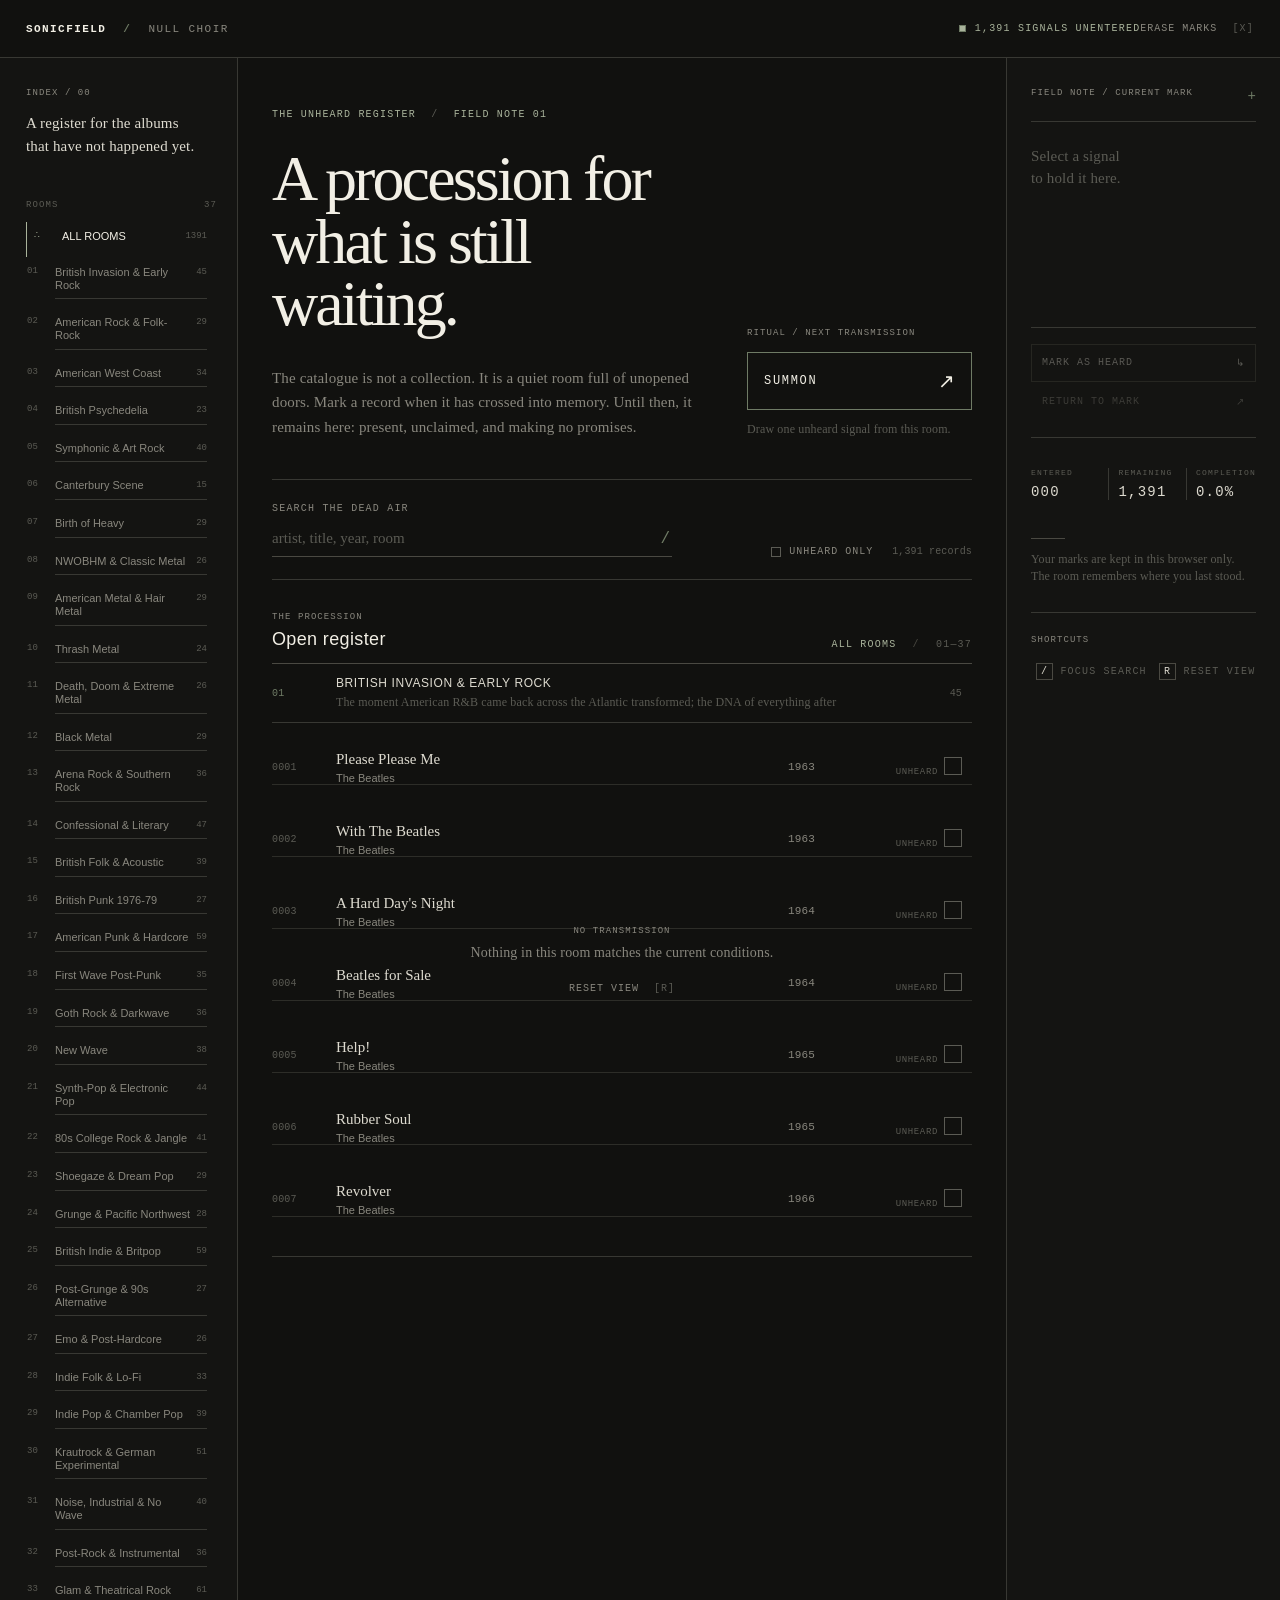
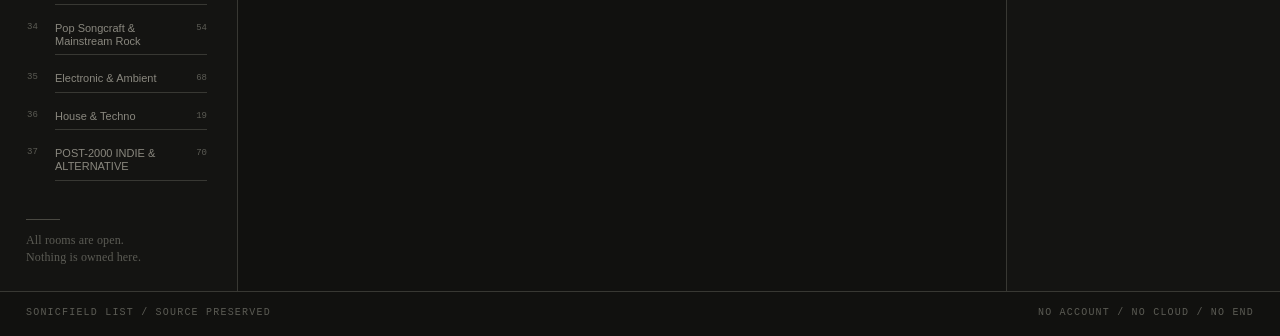
==== commit 267cddde: "Add files via upload" ====
--- a/index.html
+++ b/index.html
@@ -1,110 +1,210 @@
 <!doctype html>
 <html lang="en">
-<head>
-<meta charset="UTF-8">
-<meta name="viewport" content="width=device-width, initial-scale=1">
-<meta name="theme-color" content="#0c0b09">
-<meta name="color-scheme" content="dark">
-<meta name="description" content="SonicField — The Null Index. A private, local-first record archive with no account.">
-<title>SonicField — The Null Index</title>
-<link rel="stylesheet" href="style.css">
-</head>
-<body>
-<a class="skip-link" href="#main">Skip to the archive</a>
-
-<div class="frame">
-
-  <aside class="spine" aria-label="Primary navigation">
-    <a class="mark" href="#room" data-view="room">
-      <span class="mark-glyph" aria-hidden="true">00</span>
-      <span class="mark-type">SONICFIELD<small>THE NULL INDEX</small></span>
-    </a>
-
-    <nav class="spine-nav" aria-label="Sections">
-      <button type="button" data-view="room"><b>00</b><span>Room</span></button>
-      <button type="button" data-view="index"><b>01</b><span>Index</span><i id="nav-total"></i></button>
-      <button type="button" data-view="saved"><b>02</b><span>Kept</span><i id="nav-saved"></i></button>
-      <button type="button" data-view="ledger"><b>03</b><span>Ledger</span></button>
-      <button type="button" data-view="settings"><b>04</b><span>Settings</span></button>
-    </nav>
-
-    <div class="spine-crates">
-      <div class="spine-crates-head">
-        <span>Crates</span>
-        <button type="button" class="text-button" data-view="index">ALL ↗</button>
+  <head>
+    <meta charset="utf-8" />
+    <meta name="viewport" content="width=device-width, initial-scale=1" />
+    <meta name="theme-color" content="#11110f" />
+    <meta
+      name="description"
+      content="The Unheard Register: a quiet listening rite for the albums still waiting in the dark."
+    />
+    <title>SONICFIELD / NULL CHOIR</title>
+    <link rel="stylesheet" href="styles.css" />
+    <script src="albums-data.js"></script>
+    <script src="app.js" defer></script>
+  </head>
+  <body>
+    <a class="skip-link" href="#main-content">Skip to the register</a>
+
+    <div class="app-shell">
+      <header class="masthead">
+        <a class="wordmark" href="#top" aria-label="Sonicfield null choir home">
+          <span>SONICFIELD</span>
+          <span class="wordmark-slash">/</span>
+          <span class="wordmark-muted">NULL CHOIR</span>
+        </a>
+
+        <div class="masthead-signal" aria-live="polite">
+          <span class="signal-mark" aria-hidden="true"></span>
+          <span id="signal-status">1,391 SIGNALS UNENTERED</span>
+        </div>
+
+        <button class="text-button" id="clear-progress" type="button">
+          <span>ERASE MARKS</span>
+          <span class="button-key">[X]</span>
+        </button>
+      </header>
+
+      <div class="layout" id="top">
+        <nav class="room-rail" aria-label="Archive rooms">
+          <div class="rail-intro">
+            <p class="micro-label">INDEX / 00</p>
+            <p class="rail-copy">
+              A register for the albums that have not happened yet.
+            </p>
+          </div>
+
+          <div class="rail-heading">
+            <span>ROOMS</span>
+            <span id="room-total">36</span>
+          </div>
+
+          <div class="room-list" id="category-list"></div>
+
+          <div class="rail-footnote">
+            <span class="rail-rule"></span>
+            <p>All rooms are open.<br />Nothing is owned here.</p>
+          </div>
+        </nav>
+
+        <main id="main-content">
+          <section class="ritual-intro" aria-labelledby="register-title">
+            <div class="ritual-copy">
+              <p class="eyebrow">THE UNHEARD REGISTER <span>/</span> FIELD NOTE 01</p>
+              <h1 id="register-title">A procession for what is still waiting.</h1>
+              <p class="lede">
+                The catalogue is not a collection. It is a quiet room full of unopened doors.
+                Mark a record when it has crossed into memory. Until then, it remains here:
+                present, unclaimed, and making no promises.
+              </p>
+            </div>
+
+            <div class="summon-block">
+              <p class="micro-label">RITUAL / NEXT TRANSMISSION</p>
+              <button class="summon-button" id="draw-button" type="button">
+                <span class="summon-word">SUMMON</span>
+                <span class="summon-mark" aria-hidden="true">↗</span>
+              </button>
+              <p class="summon-help" id="draw-caption">Draw one unheard signal from this room.</p>
+            </div>
+          </section>
+
+          <section class="tool-strip" aria-label="Register controls">
+            <form class="search-form" id="search-form" role="search">
+              <label class="search-label" for="search-input">SEARCH THE DEAD AIR</label>
+              <div class="search-line">
+                <input
+                  id="search-input"
+                  name="q"
+                  type="search"
+                  autocomplete="off"
+                  placeholder="artist, title, year, room"
+                  spellcheck="false"
+                />
+                <span class="search-key" aria-hidden="true">/</span>
+              </div>
+            </form>
+
+            <div class="tool-actions">
+              <button class="filter-button" id="unheard-toggle" type="button" aria-pressed="false">
+                <span class="toggle-box" aria-hidden="true"></span>
+                <span>UNHEARD ONLY</span>
+              </button>
+              <p class="result-readout" id="result-readout" aria-live="polite">1,391 records</p>
+            </div>
+          </section>
+
+          <section class="procession" aria-labelledby="procession-title">
+            <div class="section-bar">
+              <div>
+                <p class="micro-label">THE PROCESSION</p>
+                <h2 id="procession-title">Open register</h2>
+              </div>
+              <div class="section-meta">
+                <span id="view-label">ALL ROOMS</span>
+                <span class="meta-separator">/</span>
+                <span id="view-position">01—36</span>
+              </div>
+            </div>
+
+            <div
+              class="procession-viewport"
+              id="procession-viewport"
+              tabindex="0"
+              aria-label="Scrollable album procession"
+            >
+              <div class="procession-canvas" id="procession-canvas">
+                <div class="procession-layer" id="procession-layer" role="list"></div>
+              </div>
+              <div class="empty-register" id="empty-register" hidden>
+                <p class="micro-label">NO TRANSMISSION</p>
+                <p>Nothing in this room matches the current conditions.</p>
+                <button class="text-button" id="reset-view" type="button">RESET VIEW <span>[R]</span></button>
+              </div>
+            </div>
+          </section>
+        </main>
+
+        <aside class="ledger" aria-labelledby="ledger-title">
+          <div class="ledger-sticky">
+            <div class="ledger-heading">
+              <p class="micro-label">FIELD NOTE / CURRENT MARK</p>
+              <span class="ledger-cross" aria-hidden="true">+</span>
+            </div>
+
+            <div class="current-record" id="current-record">
+              <p class="record-empty">Select a signal<br />to hold it here.</p>
+            </div>
+
+            <div class="ledger-actions">
+              <button class="ledger-button" id="mark-selected" type="button" disabled>
+                <span id="mark-selected-label">MARK AS HEARD</span>
+                <span>↳</span>
+              </button>
+              <button class="ledger-button ledger-button-quiet" id="jump-selected" type="button" disabled>
+                <span>RETURN TO MARK</span>
+                <span>↗</span>
+              </button>
+            </div>
+
+            <dl class="ledger-stats">
+              <div>
+                <dt>ENTERED</dt>
+                <dd id="heard-count">000</dd>
+              </div>
+              <div>
+                <dt>REMAINING</dt>
+                <dd id="remaining-count">1,391</dd>
+              </div>
+              <div>
+                <dt>COMPLETION</dt>
+                <dd id="completion-count">0.0%</dd>
+              </div>
+            </dl>
+
+            <div class="ledger-note">
+              <span class="rail-rule"></span>
+              <p>
+                Your marks are kept in this browser only. The room remembers where you last stood.
+              </p>
+            </div>
+
+            <div class="key-legend" aria-label="Keyboard shortcuts">
+              <p class="micro-label">SHORTCUTS</p>
+              <p><kbd>/</kbd> focus search <kbd>R</kbd> reset view</p>
+            </div>
+          </div>
+        </aside>
       </div>
-      <nav id="crate-nav" class="crate-nav" aria-label="Browse by crate"></nav>
+
+      <footer class="site-footer">
+        <span>SONICFIELD LIST / SOURCE PRESERVED</span>
+        <span>NO ACCOUNT / NO CLOUD / NO END</span>
+      </footer>
     </div>
 
-    <div class="spine-foot">
-      <span class="pulse" aria-hidden="true"></span>
-      <span class="spine-foot-type">LOCAL ARCHIVE<small>THIS DEVICE · NO ACCOUNT · NO REMOTE COPY</small></span>
-    </div>
-  </aside>
-
-  <div class="stage">
-    <header class="topbar">
-      <a class="topbar-mark" href="#room" data-view="room" aria-label="SonicField room">SF</a>
-
-      <div class="route" aria-hidden="true">
-        <span id="route-kicker">PRIVATE ARCHIVE</span>
-        <strong id="route-title">Room</strong>
-      </div>
-
-      <label class="search-field">
-        <span class="search-icon" aria-hidden="true">⌕</span>
-        <input id="q" type="search" placeholder="Search title, artist, crate, tag…" aria-label="Search the archive" autocomplete="off" spellcheck="false">
-        <kbd>/</kbd>
-      </label>
-
-      <div class="top-actions">
-        <button type="button" id="command-open" aria-haspopup="dialog" aria-label="Open the command line">
-          <span class="hide-narrow">DIRECT ACCESS</span><kbd>⌘K</kbd>
-        </button>
-        <button type="button" id="pull" class="draw-button" data-action="draw">
-          DRAW<kbd>R</kbd>
-        </button>
-      </div>
-    </header>
-
-    <main id="main" tabindex="-1">
-      <div id="wall">
-        <p class="loading-state"><span class="loading-cursor" aria-hidden="true">_</span> Opening the archive…</p>
-      </div>
-      <div id="sentinel-top" class="scroll-sentinel" aria-hidden="true"></div>
-      <div id="sentinel-bottom" class="scroll-sentinel" aria-hidden="true"></div>
-    </main>
-  </div>
-</div>
-
-<nav class="index-line" aria-label="Primary navigation">
-  <button type="button" data-view="room"><b>00</b>Room</button>
-  <button type="button" data-view="index"><b>01</b>Index</button>
-  <button type="button" data-view="saved"><b>02</b>Kept</button>
-  <button type="button" data-view="ledger"><b>03</b>Ledger</button>
-  <button type="button" data-view="settings"><b>04</b>Set</button>
-</nav>
-
-<dialog id="record-panel" class="record-panel" aria-labelledby="detail-title">
-  <div id="detail-content"></div>
-</dialog>
-
-<dialog id="command-dialog" class="command-dialog" aria-labelledby="command-title">
-  <div class="command-head">
-    <p class="eyebrow">DIRECT ACCESS / 00</p>
-    <h2 id="command-title"><span class="command-cursor" aria-hidden="true">&gt;</span> Go somewhere, or do something.</h2>
-    <button type="button" class="close-button" data-close-command aria-label="Close direct access">×</button>
-  </div>
-  <label class="command-search">
-    <span aria-hidden="true">⌕</span>
-    <input id="command-query" type="search" placeholder="A view, record, artist, crate, or action" autocomplete="off" aria-label="Query">
-  </label>
-  <div id="command-results" class="command-results" role="listbox" aria-label="Results"></div>
-  <p class="command-hint"><kbd>↑</kbd><kbd>↓</kbd> move <kbd>↵</kbd> open <kbd>esc</kbd> close</p>
-</dialog>
-
-<div id="toast" class="toast" role="status" aria-live="polite" aria-atomic="true"></div>
-
-<script type="module" src="app.js"></script>
-</body>
+    <div class="toast" id="toast" role="status" aria-live="polite" aria-atomic="true"></div>
+
+    <dialog class="confirm-dialog" id="confirm-dialog" aria-labelledby="confirm-title">
+      <form method="dialog">
+        <p class="micro-label">DESTRUCTIVE MARK</p>
+        <h2 id="confirm-title">Erase every mark?</h2>
+        <p>This clears the heard state in this browser. The source list stays untouched.</p>
+        <div class="dialog-actions">
+          <button class="text-button" value="cancel">KEEP MARKS</button>
+          <button class="danger-button" id="confirm-clear" value="clear">ERASE ALL</button>
+        </div>
+      </form>
+    </dialog>
+  </body>
 </html>
--- a/styles.css
+++ b/styles.css
@@ -0,0 +1,564 @@
+:root {
+  color-scheme: dark;
+  --bg: #11110f;
+  --bg-deep: #0b0b0a;
+  --panel: #171715;
+  --panel-quiet: #141412;
+  --ink: #dedbd0;
+  --ink-bright: #f2efe5;
+  --muted: #89877e;
+  --dim: #5b5b54;
+  --line: #383833;
+  --line-light: #4a4942;
+  --alive: #a9b39b;
+  --alive-deep: #6f7b65;
+  --warning: #b39d88;
+  --sans: "Arial Narrow", "Roboto Condensed", "Helvetica Neue", Arial, sans-serif;
+  --mono: "Roboto Mono", "Cascadia Mono", Consolas, monospace;
+  --serif: Georgia, "Times New Roman", serif;
+  --rail: 238px;
+  --ledger: 274px;
+}
+
+* { box-sizing: border-box; }
+
+html {
+  background: var(--bg);
+  scroll-behavior: smooth;
+}
+
+body {
+  min-width: 320px;
+  margin: 0;
+  background: var(--bg);
+  color: var(--ink);
+  font-family: var(--sans);
+  font-size: 14px;
+  letter-spacing: 0.01em;
+}
+
+button,
+input { font: inherit; }
+
+button { color: inherit; }
+
+button:focus-visible,
+a:focus-visible,
+input:focus-visible,
+[tabindex="0"]:focus-visible {
+  outline: 1px solid var(--alive);
+  outline-offset: 4px;
+}
+
+.skip-link {
+  position: fixed;
+  z-index: 20;
+  top: 8px;
+  left: 8px;
+  padding: 9px 12px;
+  transform: translateY(-180%);
+  background: var(--alive);
+  color: var(--bg-deep);
+  font-family: var(--mono);
+  font-size: 11px;
+  text-decoration: none;
+  text-transform: uppercase;
+}
+
+.skip-link:focus { transform: translateY(0); }
+
+.app-shell {
+  min-height: 100vh;
+  background: var(--bg);
+}
+
+.masthead {
+  display: grid;
+  grid-template-columns: 1fr auto auto;
+  align-items: center;
+  min-height: 58px;
+  padding: 0 26px;
+  border-bottom: 1px solid var(--line);
+  background: rgba(17, 17, 15, 0.96);
+}
+
+.wordmark,
+.text-button,
+.filter-button,
+.ledger-button,
+.danger-button,
+.summon-button {
+  cursor: pointer;
+}
+
+.wordmark {
+  color: var(--ink-bright);
+  font-family: var(--mono);
+  font-size: 11px;
+  font-weight: 700;
+  letter-spacing: 0.13em;
+  text-decoration: none;
+}
+
+.wordmark-slash { padding: 0 9px; color: var(--alive-deep); }
+.wordmark-muted { color: var(--muted); font-weight: 400; }
+
+.masthead-signal,
+.micro-label,
+.eyebrow,
+.search-label,
+.section-meta,
+.rail-heading,
+.ledger-stats,
+.key-legend,
+.site-footer,
+.button-key,
+.search-key {
+  font-family: var(--mono);
+  font-size: 10px;
+  letter-spacing: 0.12em;
+  text-transform: uppercase;
+}
+
+.masthead-signal {
+  display: flex;
+  align-items: center;
+  gap: 9px;
+  color: var(--alive);
+  white-space: nowrap;
+}
+
+.signal-mark {
+  width: 7px;
+  height: 7px;
+  border: 1px solid var(--alive-deep);
+  background: var(--alive);
+}
+
+.text-button,
+.filter-button,
+.ledger-button,
+.danger-button {
+  border: 0;
+  background: none;
+  padding: 0;
+  font-family: var(--mono);
+  font-size: 10px;
+  letter-spacing: 0.1em;
+  text-transform: uppercase;
+}
+
+.text-button { color: var(--muted); }
+.text-button:hover { color: var(--ink-bright); }
+.text-button span:last-child { margin-left: 8px; color: var(--dim); }
+
+.layout {
+  display: grid;
+  grid-template-columns: var(--rail) minmax(0, 1fr) var(--ledger);
+  min-height: calc(100vh - 58px);
+}
+
+.room-rail,
+.ledger {
+  background: var(--panel-quiet);
+}
+
+.room-rail {
+  display: flex;
+  flex-direction: column;
+  min-width: 0;
+  padding: 30px 20px 24px 26px;
+  border-right: 1px solid var(--line);
+}
+
+.rail-intro { max-width: 175px; margin-bottom: 43px; }
+.micro-label,
+.eyebrow,
+.search-label { margin: 0; color: var(--muted); }
+.micro-label { font-size: 9px; }
+
+.rail-copy {
+  margin: 14px 0 0;
+  color: var(--ink);
+  font-family: var(--serif);
+  font-size: 15px;
+  line-height: 1.5;
+}
+
+.rail-heading,
+.ledger-heading,
+.section-bar {
+  display: flex;
+  align-items: flex-start;
+  justify-content: space-between;
+}
+
+.rail-heading {
+  margin-bottom: 12px;
+  color: var(--dim);
+  font-size: 9px;
+}
+
+.room-list {
+  display: grid;
+  gap: 1px;
+  overflow-y: auto;
+  min-height: 180px;
+  padding-right: 5px;
+  scrollbar-color: var(--line-light) transparent;
+}
+
+.room-link {
+  display: grid;
+  grid-template-columns: 22px minmax(0, 1fr) auto;
+  gap: 6px;
+  align-items: start;
+  min-height: 35px;
+  border: 0;
+  border-left: 1px solid transparent;
+  padding: 8px 5px 8px 0;
+  background: none;
+  color: var(--muted);
+  cursor: pointer;
+  text-align: left;
+  transition: color 160ms ease, border-color 160ms ease, padding 160ms ease;
+}
+
+.room-link:hover,
+.room-link[aria-current="true"] {
+  border-left-color: var(--alive);
+  padding-left: 7px;
+  color: var(--ink-bright);
+}
+
+.room-index,
+.room-count { color: var(--dim); font-family: var(--mono); font-size: 9px; }
+.room-link[aria-current="true"] .room-index { color: var(--alive); }
+.room-name { font-size: 11px; line-height: 1.15; }
+.room-count { padding-top: 1px; }
+
+.room-meter {
+  grid-column: 2 / 4;
+  height: 1px;
+  margin-top: 1px;
+  background: var(--line);
+}
+
+.room-meter span {
+  display: block;
+  width: 0;
+  height: 100%;
+  background: var(--alive-deep);
+  transition: width 220ms ease;
+}
+
+.rail-footnote { margin-top: auto; padding-top: 30px; }
+.rail-rule { display: block; width: 34px; height: 1px; background: var(--line-light); }
+.rail-footnote p,
+.ledger-note p { margin: 12px 0 0; color: var(--dim); font-family: var(--serif); font-size: 12px; line-height: 1.45; }
+
+main { min-width: 0; padding: 0 34px 44px; }
+
+.ritual-intro {
+  display: grid;
+  grid-template-columns: minmax(0, 1fr) 225px;
+  gap: 40px;
+  min-height: 301px;
+  padding: 51px 0 40px;
+  border-bottom: 1px solid var(--line);
+}
+
+.eyebrow { margin-bottom: 28px; color: var(--alive); }
+.eyebrow span { padding: 0 8px; color: var(--dim); }
+
+h1,
+h2,
+p { max-width: 100%; }
+
+h1 {
+  max-width: 740px;
+  margin: 0;
+  color: var(--ink-bright);
+  font-family: var(--serif);
+  font-size: clamp(39px, 5vw, 70px);
+  font-weight: 400;
+  letter-spacing: -0.045em;
+  line-height: 0.98;
+}
+
+.lede {
+  max-width: 560px;
+  margin: 30px 0 0;
+  color: var(--muted);
+  font-family: var(--serif);
+  font-size: 15px;
+  line-height: 1.62;
+}
+
+.summon-block {
+  align-self: end;
+  padding-bottom: 2px;
+}
+
+.summon-button {
+  display: flex;
+  align-items: center;
+  justify-content: space-between;
+  width: 100%;
+  margin: 14px 0 11px;
+  border: 1px solid var(--alive-deep);
+  padding: 18px 16px;
+  background: transparent;
+  color: var(--ink-bright);
+  text-align: left;
+  transition: background 180ms ease, border-color 180ms ease, color 180ms ease;
+}
+
+.summon-button:hover,
+.summon-button:focus-visible {
+  border-color: var(--alive);
+  background: var(--alive);
+  color: var(--bg-deep);
+}
+
+.summon-word { font-family: var(--mono); font-size: 12px; letter-spacing: 0.14em; }
+.summon-mark { font-size: 20px; line-height: 1; }
+.summon-help { margin: 0; color: var(--dim); font-family: var(--serif); font-size: 12px; line-height: 1.35; }
+
+.tool-strip {
+  display: flex;
+  justify-content: space-between;
+  gap: 24px;
+  padding: 23px 0 22px;
+  border-bottom: 1px solid var(--line);
+}
+
+.search-form { flex: 1; max-width: 400px; }
+.search-label { display: block; margin-bottom: 8px; }
+.search-line { display: flex; align-items: center; border-bottom: 1px solid var(--line-light); }
+
+#search-input {
+  width: 100%;
+  min-width: 0;
+  border: 0;
+  outline: 0;
+  padding: 8px 0 9px;
+  background: transparent;
+  color: var(--ink-bright);
+  font-family: var(--serif);
+  font-size: 15px;
+}
+
+#search-input::placeholder { color: var(--dim); }
+.search-line:focus-within { border-color: var(--alive); }
+.search-key { color: var(--alive-deep); font-size: 16px; }
+
+.tool-actions { display: flex; align-items: flex-end; gap: 19px; }
+.filter-button { display: flex; align-items: center; gap: 8px; color: var(--muted); }
+.filter-button:hover,
+.filter-button[aria-pressed="true"] { color: var(--ink-bright); }
+.toggle-box { width: 10px; height: 10px; border: 1px solid var(--dim); }
+.filter-button[aria-pressed="true"] .toggle-box { border-color: var(--alive); background: var(--alive); }
+.result-readout { margin: 0; color: var(--dim); font-family: var(--mono); font-size: 10px; }
+
+.procession { padding-top: 32px; }
+.section-bar { align-items: end; margin-bottom: 13px; }
+h2 { margin: 7px 0 0; color: var(--ink-bright); font-size: 18px; font-weight: 400; letter-spacing: 0.02em; }
+.section-meta { color: var(--dim); }
+.meta-separator { padding: 0 9px; color: var(--line-light); }
+#view-label { color: var(--alive); }
+
+.procession-viewport {
+  position: relative;
+  height: min(66vh, 790px);
+  min-height: 470px;
+  overflow-y: auto;
+  border-top: 1px solid var(--line-light);
+  border-bottom: 1px solid var(--line);
+  scrollbar-color: var(--line-light) transparent;
+  scrollbar-width: thin;
+}
+
+.procession-canvas { position: relative; width: 100%; }
+.procession-layer { position: relative; width: 100%; }
+
+.procession-category,
+.album-row {
+  position: absolute;
+  left: 0;
+  width: 100%;
+}
+
+.procession-category {
+  display: grid;
+  grid-template-columns: 52px minmax(0, 1fr) auto;
+  gap: 12px;
+  align-items: center;
+  border-bottom: 1px solid var(--line);
+  padding: 12px 10px 12px 0;
+}
+
+.category-index { color: var(--alive-deep); font-family: var(--mono); font-size: 10px; }
+.category-content { min-width: 0; }
+.category-name { margin: 0; color: var(--ink); font-size: 12px; letter-spacing: 0.05em; text-transform: uppercase; }
+.category-description { margin: 5px 0 0; overflow: hidden; color: var(--dim); font-family: var(--serif); font-size: 12px; text-overflow: ellipsis; white-space: nowrap; }
+.category-count { color: var(--dim); font-family: var(--mono); font-size: 10px; }
+
+.album-row {
+  display: grid;
+  grid-template-columns: 52px minmax(0, 1fr) 70px 92px;
+  gap: 12px;
+  align-items: center;
+  border-bottom: 1px solid rgba(56,56,51,0.72);
+  padding: 0 10px 0 0;
+  transition: background 160ms ease;
+}
+
+.album-row:hover,
+.album-row[data-selected="true"] { background: rgba(169, 179, 155, 0.055); }
+.album-index { align-self: stretch; display: flex; align-items: center; color: var(--dim); font-family: var(--mono); font-size: 10px; }
+.album-row[data-heard="true"] .album-index { color: var(--alive-deep); }
+
+.album-title-button {
+  min-width: 0;
+  border: 0;
+  padding: 0;
+  background: none;
+  color: var(--ink);
+  cursor: pointer;
+  text-align: left;
+}
+
+.album-title-button:hover .album-title,
+.album-title-button:focus-visible .album-title { color: var(--ink-bright); text-decoration: underline; text-decoration-color: var(--alive-deep); text-underline-offset: 4px; }
+.album-title { display: block; overflow: hidden; font-family: var(--serif); font-size: 15px; line-height: 1.2; text-overflow: ellipsis; white-space: nowrap; }
+.album-artist { display: block; overflow: hidden; margin-top: 4px; color: var(--muted); font-size: 11px; text-overflow: ellipsis; white-space: nowrap; }
+.album-year { color: var(--muted); font-family: var(--mono); font-size: 11px; }
+.album-status { color: var(--dim); font-family: var(--mono); font-size: 9px; letter-spacing: 0.07em; text-align: right; }
+.album-row[data-heard="true"] .album-status { color: var(--alive); }
+
+.mark-button {
+  display: inline-flex;
+  align-items: center;
+  justify-content: center;
+  width: 18px;
+  height: 18px;
+  border: 1px solid var(--dim);
+  padding: 0;
+  background: transparent;
+  color: transparent;
+  cursor: pointer;
+  transition: background 150ms ease, border-color 150ms ease;
+}
+
+.mark-button:hover { border-color: var(--alive); }
+.mark-button[aria-pressed="true"] { border-color: var(--alive); background: var(--alive); }
+.mark-button[aria-pressed="true"]::after { content: ""; width: 8px; height: 4px; border-left: 1px solid var(--bg-deep); border-bottom: 1px solid var(--bg-deep); transform: rotate(-45deg) translateY(-1px); }
+.empty-register { position: absolute; inset: 0; display: grid; place-content: center; justify-items: center; text-align: center; }
+.empty-register p:not(.micro-label) { margin: 9px 0 22px; color: var(--muted); font-family: var(--serif); }
+
+.ledger {
+  border-left: 1px solid var(--line);
+  padding: 30px 24px 24px;
+}
+
+.ledger-sticky { position: sticky; top: 30px; }
+.ledger-heading { padding-bottom: 17px; border-bottom: 1px solid var(--line); }
+.ledger-cross { color: var(--alive-deep); font-family: var(--mono); }
+.current-record { min-height: 206px; padding: 24px 0 25px; border-bottom: 1px solid var(--line); }
+.record-empty { margin: 0; color: var(--dim); font-family: var(--serif); font-size: 15px; line-height: 1.45; }
+.record-room { margin: 0 0 13px; color: var(--alive); font-family: var(--mono); font-size: 9px; letter-spacing: 0.08em; line-height: 1.4; text-transform: uppercase; }
+.record-title { margin: 0; color: var(--ink-bright); font-family: var(--serif); font-size: 27px; font-weight: 400; letter-spacing: -0.03em; line-height: 1.05; }
+.record-artist { margin: 10px 0 0; color: var(--muted); font-size: 13px; }
+.record-details { display: flex; gap: 11px; margin: 16px 0 0; color: var(--dim); font-family: var(--mono); font-size: 10px; }
+.record-details span + span::before { content: "/"; padding-right: 11px; color: var(--line-light); }
+.record-description { margin: 19px 0 0; color: var(--muted); font-family: var(--serif); font-size: 12px; line-height: 1.45; }
+
+.ledger-actions { display: grid; gap: 1px; padding: 16px 0; border-bottom: 1px solid var(--line); }
+.ledger-button { display: flex; justify-content: space-between; width: 100%; border: 1px solid var(--line-light); padding: 12px 10px; color: var(--ink); text-align: left; transition: border-color 160ms ease, color 160ms ease, background 160ms ease; }
+.ledger-button:hover:not(:disabled) { border-color: var(--alive); background: rgba(169, 179, 155, 0.06); color: var(--ink-bright); }
+.ledger-button-quiet { border-color: transparent; color: var(--muted); }
+.ledger-button:disabled { cursor: not-allowed; opacity: 0.34; }
+
+.ledger-stats { display: grid; grid-template-columns: repeat(3, 1fr); gap: 8px; padding: 20px 0; }
+.ledger-stats div + div { border-left: 1px solid var(--line); padding-left: 9px; }
+.ledger-stats dt { color: var(--dim); font-size: 8px; }
+.ledger-stats dd { margin: 7px 0 0; color: var(--ink); font-size: 14px; }
+.ledger-note { padding: 8px 0 26px; }
+.key-legend { padding-top: 18px; border-top: 1px solid var(--line); color: var(--dim); line-height: 2.2; }
+.key-legend kbd { margin-left: 5px; border: 1px solid var(--line-light); padding: 2px 4px; color: var(--ink); font: inherit; }
+
+.site-footer { display: flex; justify-content: space-between; gap: 20px; padding: 15px 26px 18px; border-top: 1px solid var(--line); color: var(--dim); }
+.toast { position: fixed; right: 24px; bottom: 22px; z-index: 10; max-width: 300px; transform: translateY(12px); border: 1px solid var(--alive-deep); padding: 11px 14px; background: var(--panel); color: var(--ink-bright); font-family: var(--mono); font-size: 10px; letter-spacing: 0.05em; opacity: 0; pointer-events: none; transition: opacity 160ms ease, transform 160ms ease; }
+.toast[data-visible="true"] { transform: translateY(0); opacity: 1; }
+
+.confirm-dialog { width: min(420px, calc(100vw - 32px)); border: 1px solid var(--line-light); padding: 25px; background: var(--panel); color: var(--ink); }
+.confirm-dialog::backdrop { background: rgba(0,0,0,0.74); }
+.confirm-dialog h2 { margin: 12px 0 0; color: var(--ink-bright); font-family: var(--serif); font-size: 26px; }
+.confirm-dialog p:not(.micro-label) { color: var(--muted); font-family: var(--serif); line-height: 1.5; }
+.dialog-actions { display: flex; justify-content: flex-end; gap: 20px; align-items: center; margin-top: 26px; }
+.danger-button { border: 1px solid var(--warning); padding: 10px 12px; color: var(--warning); }
+.danger-button:hover { background: var(--warning); color: var(--bg-deep); }
+
+@media (max-width: 1120px) {
+  :root { --rail: 202px; --ledger: 236px; }
+  main { padding-right: 24px; padding-left: 26px; }
+  .ritual-intro { grid-template-columns: minmax(0, 1fr) 190px; gap: 24px; }
+  .album-row { grid-template-columns: 40px minmax(0, 1fr) 56px 83px; gap: 10px; }
+  .procession-category { grid-template-columns: 40px minmax(0, 1fr) auto; }
+}
+
+@media (max-width: 860px) {
+  .masthead { grid-template-columns: 1fr auto; padding: 0 18px; }
+  .masthead-signal { display: none; }
+  .layout { display: block; }
+  .room-rail { border-right: 0; border-bottom: 1px solid var(--line); padding: 17px 18px 13px; }
+  .rail-intro { display: none; }
+  .rail-heading { margin-bottom: 9px; }
+  .room-list { display: flex; gap: 0; overflow-x: auto; min-height: 0; padding: 0 0 2px; scrollbar-width: thin; }
+  .room-link { flex: 0 0 auto; grid-template-columns: auto auto; gap: 7px; min-height: 28px; border-left: 0; border-bottom: 1px solid transparent; padding: 7px 15px 7px 0; }
+  .room-link:hover, .room-link[aria-current="true"] { border-left: 0; border-bottom-color: var(--alive); padding-left: 0; }
+  .room-index { display: none; }
+  .room-name { max-width: 160px; white-space: nowrap; }
+  .room-meter { display: none; }
+  .rail-footnote { display: none; }
+  main { padding: 0 18px 32px; }
+  .ritual-intro { min-height: 0; padding: 38px 0 29px; }
+  .ledger { border-top: 1px solid var(--line); border-left: 0; padding: 28px 18px 32px; }
+  .ledger-sticky { position: static; }
+  .current-record { min-height: 0; }
+  .ledger-note { display: none; }
+}
+
+@media (max-width: 600px) {
+  .masthead { min-height: 52px; }
+  .wordmark { font-size: 10px; }
+  .text-button { font-size: 9px; }
+  .button-key { display: none; }
+  .ritual-intro { display: block; }
+  .eyebrow { margin-bottom: 18px; line-height: 1.7; }
+  h1 { font-size: clamp(38px, 13vw, 57px); }
+  .lede { margin-top: 21px; font-size: 14px; }
+  .summon-block { margin-top: 30px; }
+  .tool-strip { display: block; }
+  .search-form { max-width: none; }
+  .tool-actions { justify-content: space-between; align-items: center; margin-top: 21px; }
+  .procession { padding-top: 25px; }
+  .section-bar { align-items: start; }
+  .section-meta { padding-top: 9px; font-size: 9px; }
+  .procession-viewport { height: 64vh; min-height: 420px; }
+  .procession-category { grid-template-columns: 32px minmax(0, 1fr) auto; gap: 8px; padding-right: 4px; }
+  .category-description { max-width: 200px; }
+  .album-row { grid-template-columns: 34px minmax(0, 1fr) 24px; gap: 9px; padding-right: 4px; }
+  .album-title { font-size: 14px; }
+  .album-year { display: none; }
+  .album-status { display: none; }
+  .album-mark { display: flex; justify-content: flex-end; }
+  .site-footer { display: block; padding: 14px 18px; font-size: 8px; line-height: 2; }
+  .site-footer span { display: block; }
+  .site-footer span + span { color: var(--line-light); }
+}
+
+@media (prefers-reduced-motion: reduce) {
+  *, *::before, *::after { scroll-behavior: auto !important; animation-duration: 1ms !important; transition-duration: 1ms !important; }
+}
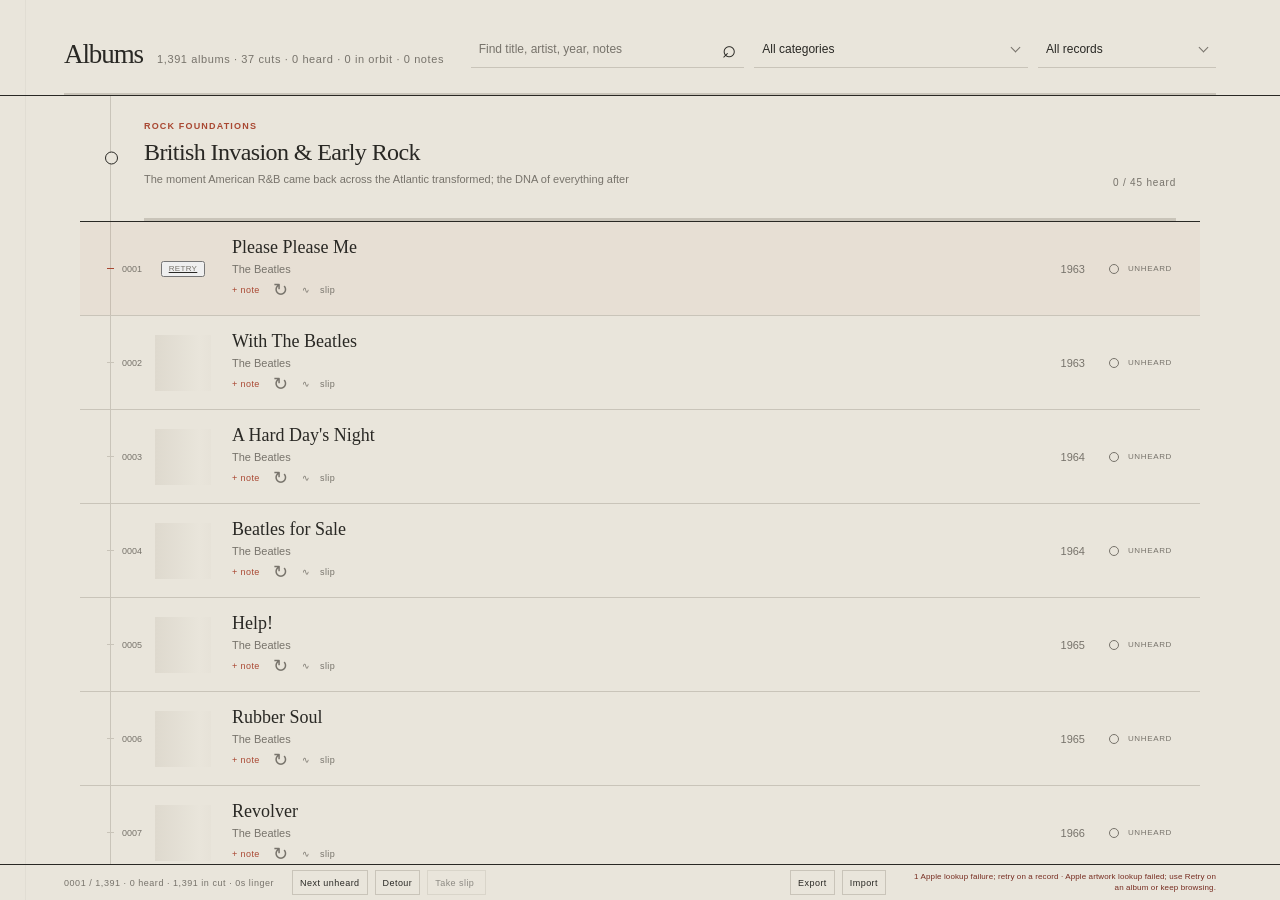
==== commit 8f7c3795: "Add files via upload" ====
--- a/index.html
+++ b/index.html
@@ -1,210 +1,89 @@
 <!doctype html>
 <html lang="en">
-  <head>
-    <meta charset="utf-8" />
-    <meta name="viewport" content="width=device-width, initial-scale=1" />
-    <meta name="theme-color" content="#11110f" />
-    <meta
-      name="description"
-      content="The Unheard Register: a quiet listening rite for the albums still waiting in the dark."
-    />
-    <title>SONICFIELD / NULL CHOIR</title>
-    <link rel="stylesheet" href="styles.css" />
-    <script src="albums-data.js"></script>
-    <script src="app.js" defer></script>
-  </head>
-  <body>
-    <a class="skip-link" href="#main-content">Skip to the register</a>
+<head>
+  <meta charset="utf-8">
+  <meta name="viewport" content="width=device-width, initial-scale=1, viewport-fit=cover">
+  <meta name="color-scheme" content="light">
+  <meta name="description" content="A personal album checklist, read from its source file.">
+  <title>Albums / index</title>
+  <link rel="stylesheet" href="style.css">
+  <script src="app.js" defer></script>
+</head>
+<body>
+  <a class="skip-link" href="#album-window">Skip to albums</a>
 
-    <div class="app-shell">
-      <header class="masthead">
-        <a class="wordmark" href="#top" aria-label="Sonicfield null choir home">
-          <span>SONICFIELD</span>
-          <span class="wordmark-slash">/</span>
-          <span class="wordmark-muted">NULL CHOIR</span>
-        </a>
+  <header class="masthead">
+    <div class="masthead-title">
+      <h1>Albums</h1>
+      <p id="catalog-summary" class="catalog-summary">Reading source…</p>
+    </div>
+    <div class="controls" aria-label="Catalog controls">
+      <label class="search-wrap">
+        <span class="sr-only">Search albums</span>
+        <input id="search" type="search" placeholder="Find title, artist, year, notes" autocomplete="off" disabled>
+        <span class="search-glyph" aria-hidden="true">⌕</span>
+      </label>
+      <label class="select-wrap">
+        <span class="sr-only">Move by category</span>
+        <select id="category" disabled>
+          <option value="all">All categories</option>
+        </select>
+      </label>
+      <label class="select-wrap state-select">
+        <span class="sr-only">Filter listening state</span>
+        <select id="heard-filter" disabled>
+          <option value="all">All records</option>
+          <option value="unheard">Not heard</option>
+          <option value="heard">Heard</option>
+          <option value="notes">With notes</option>
+          <option value="orbit">In orbit</option>
+          <option value="pulled">With pull</option>
+          <option value="slip">On paper slips</option>
+        </select>
+      </label>
+    </div>
+    <div id="progress-track" class="progress-track" aria-hidden="true">
+      <div id="progress-fill" class="progress-fill"></div>
+      <span id="progress-label" class="progress-label"></span>
+    </div>
+  </header>
 
-        <div class="masthead-signal" aria-live="polite">
-          <span class="signal-mark" aria-hidden="true"></span>
-          <span id="signal-status">1,391 SIGNALS UNENTERED</span>
-        </div>
+  <main id="album-window" class="album-window" tabindex="0" role="region" aria-label="Album strip">
+    <div id="tape" class="tape" aria-live="off"></div>
+  </main>
 
-        <button class="text-button" id="clear-progress" type="button">
-          <span>ERASE MARKS</span>
-          <span class="button-key">[X]</span>
-        </button>
-      </header>
+  <footer class="footline">
+    <p id="position" class="position" aria-live="polite">Waiting for albums</p>
+    <div class="route-actions" role="group" aria-label="Ways to continue">
+      <button id="continue-button" type="button" title="Jump to the next unheard album in source order (Alt+N)" disabled>Next unheard</button>
+      <button id="detour-button" type="button" title="Find an unheard album in one of your least-heard categories (Alt+D)" disabled>Detour</button>
+      <button id="slip-button" type="button" title="Take the oldest paper slip you left for later (Alt+R)" disabled>
+        Take slip<span id="slip-count" class="slip-count" aria-hidden="true" hidden></span>
+      </button>
+      <span id="route-result" class="route-result" role="status" aria-live="polite"></span>
+    </div>
+    <div class="record-actions" role="group" aria-label="Listening record backup">
+      <button id="export-record" type="button" disabled>Export</button>
+      <label class="import-record" for="import-record">Import
+        <input id="import-record" type="file" accept="application/json,.json" disabled>
+      </label>
+    </div>
+    <p id="connection" class="connection" role="status" aria-live="polite"></p>
+  </footer>
 
-      <div class="layout" id="top">
-        <nav class="room-rail" aria-label="Archive rooms">
-          <div class="rail-intro">
-            <p class="micro-label">INDEX / 00</p>
-            <p class="rail-copy">
-              A register for the albums that have not happened yet.
-            </p>
-          </div>
+  <section id="source-help" class="source-help" hidden aria-labelledby="source-title">
+    <div class="source-note">
+      <p class="section-kicker">Source required</p>
+      <h2 id="source-title">Open the catalog file</h2>
+      <p>This page reads <code>albums.md</code> beside itself. When opened directly from disk, the browser keeps pages from reading nearby files automatically. Choose the source file to continue.</p>
+      <label class="file-choice">Choose albums.md
+        <input id="source-file" type="file" accept=".md,text/markdown,text/plain">
+      </label>
+    </div>
+  </section>
 
-          <div class="rail-heading">
-            <span>ROOMS</span>
-            <span id="room-total">36</span>
-          </div>
-
-          <div class="room-list" id="category-list"></div>
-
-          <div class="rail-footnote">
-            <span class="rail-rule"></span>
-            <p>All rooms are open.<br />Nothing is owned here.</p>
-          </div>
-        </nav>
-
-        <main id="main-content">
-          <section class="ritual-intro" aria-labelledby="register-title">
-            <div class="ritual-copy">
-              <p class="eyebrow">THE UNHEARD REGISTER <span>/</span> FIELD NOTE 01</p>
-              <h1 id="register-title">A procession for what is still waiting.</h1>
-              <p class="lede">
-                The catalogue is not a collection. It is a quiet room full of unopened doors.
-                Mark a record when it has crossed into memory. Until then, it remains here:
-                present, unclaimed, and making no promises.
-              </p>
-            </div>
-
-            <div class="summon-block">
-              <p class="micro-label">RITUAL / NEXT TRANSMISSION</p>
-              <button class="summon-button" id="draw-button" type="button">
-                <span class="summon-word">SUMMON</span>
-                <span class="summon-mark" aria-hidden="true">↗</span>
-              </button>
-              <p class="summon-help" id="draw-caption">Draw one unheard signal from this room.</p>
-            </div>
-          </section>
-
-          <section class="tool-strip" aria-label="Register controls">
-            <form class="search-form" id="search-form" role="search">
-              <label class="search-label" for="search-input">SEARCH THE DEAD AIR</label>
-              <div class="search-line">
-                <input
-                  id="search-input"
-                  name="q"
-                  type="search"
-                  autocomplete="off"
-                  placeholder="artist, title, year, room"
-                  spellcheck="false"
-                />
-                <span class="search-key" aria-hidden="true">/</span>
-              </div>
-            </form>
-
-            <div class="tool-actions">
-              <button class="filter-button" id="unheard-toggle" type="button" aria-pressed="false">
-                <span class="toggle-box" aria-hidden="true"></span>
-                <span>UNHEARD ONLY</span>
-              </button>
-              <p class="result-readout" id="result-readout" aria-live="polite">1,391 records</p>
-            </div>
-          </section>
-
-          <section class="procession" aria-labelledby="procession-title">
-            <div class="section-bar">
-              <div>
-                <p class="micro-label">THE PROCESSION</p>
-                <h2 id="procession-title">Open register</h2>
-              </div>
-              <div class="section-meta">
-                <span id="view-label">ALL ROOMS</span>
-                <span class="meta-separator">/</span>
-                <span id="view-position">01—36</span>
-              </div>
-            </div>
-
-            <div
-              class="procession-viewport"
-              id="procession-viewport"
-              tabindex="0"
-              aria-label="Scrollable album procession"
-            >
-              <div class="procession-canvas" id="procession-canvas">
-                <div class="procession-layer" id="procession-layer" role="list"></div>
-              </div>
-              <div class="empty-register" id="empty-register" hidden>
-                <p class="micro-label">NO TRANSMISSION</p>
-                <p>Nothing in this room matches the current conditions.</p>
-                <button class="text-button" id="reset-view" type="button">RESET VIEW <span>[R]</span></button>
-              </div>
-            </div>
-          </section>
-        </main>
-
-        <aside class="ledger" aria-labelledby="ledger-title">
-          <div class="ledger-sticky">
-            <div class="ledger-heading">
-              <p class="micro-label">FIELD NOTE / CURRENT MARK</p>
-              <span class="ledger-cross" aria-hidden="true">+</span>
-            </div>
-
-            <div class="current-record" id="current-record">
-              <p class="record-empty">Select a signal<br />to hold it here.</p>
-            </div>
-
-            <div class="ledger-actions">
-              <button class="ledger-button" id="mark-selected" type="button" disabled>
-                <span id="mark-selected-label">MARK AS HEARD</span>
-                <span>↳</span>
-              </button>
-              <button class="ledger-button ledger-button-quiet" id="jump-selected" type="button" disabled>
-                <span>RETURN TO MARK</span>
-                <span>↗</span>
-              </button>
-            </div>
-
-            <dl class="ledger-stats">
-              <div>
-                <dt>ENTERED</dt>
-                <dd id="heard-count">000</dd>
-              </div>
-              <div>
-                <dt>REMAINING</dt>
-                <dd id="remaining-count">1,391</dd>
-              </div>
-              <div>
-                <dt>COMPLETION</dt>
-                <dd id="completion-count">0.0%</dd>
-              </div>
-            </dl>
-
-            <div class="ledger-note">
-              <span class="rail-rule"></span>
-              <p>
-                Your marks are kept in this browser only. The room remembers where you last stood.
-              </p>
-            </div>
-
-            <div class="key-legend" aria-label="Keyboard shortcuts">
-              <p class="micro-label">SHORTCUTS</p>
-              <p><kbd>/</kbd> focus search <kbd>R</kbd> reset view</p>
-            </div>
-          </div>
-        </aside>
-      </div>
-
-      <footer class="site-footer">
-        <span>SONICFIELD LIST / SOURCE PRESERVED</span>
-        <span>NO ACCOUNT / NO CLOUD / NO END</span>
-      </footer>
-    </div>
-
-    <div class="toast" id="toast" role="status" aria-live="polite" aria-atomic="true"></div>
-
-    <dialog class="confirm-dialog" id="confirm-dialog" aria-labelledby="confirm-title">
-      <form method="dialog">
-        <p class="micro-label">DESTRUCTIVE MARK</p>
-        <h2 id="confirm-title">Erase every mark?</h2>
-        <p>This clears the heard state in this browser. The source list stays untouched.</p>
-        <div class="dialog-actions">
-          <button class="text-button" value="cancel">KEEP MARKS</button>
-          <button class="danger-button" id="confirm-clear" value="clear">ERASE ALL</button>
-        </div>
-      </form>
-    </dialog>
-  </body>
+  <noscript>
+    <p class="noscript">This catalog needs JavaScript to read albums.md and save listening marks.</p>
+  </noscript>
+</body>
 </html>
--- a/style.css
+++ b/style.css
@@ -0,0 +1,737 @@
+:root {
+  color-scheme: light;
+  --paper: #e9e5db;
+  --paper-deep: #ded9ce;
+  --ink: #292824;
+  --muted: #77736b;
+  --rule: #c9c4b9;
+  --accent: #a94832;
+  --accent-faint: rgba(169, 72, 50, .12);
+  --accent-ghost: rgba(169, 72, 50, .06);
+  --focus: #154f78;
+  --title-face: Georgia, "Times New Roman", serif;
+  --utility-face: Arial, Helvetica, sans-serif;
+  --row-height: 94px;
+  --section-height: 116px;
+  font-family: var(--utility-face);
+  color: var(--ink);
+  background: var(--paper);
+  font-synthesis: none;
+  text-rendering: optimizeLegibility;
+}
+
+* { box-sizing: border-box; }
+
+html, body { margin: 0; min-height: 100%; }
+
+body {
+  height: 100vh;
+  height: 100dvh;
+  overflow: hidden;
+  display: grid;
+  grid-template-rows: auto minmax(0, 1fr) auto;
+  background:
+    linear-gradient(90deg, transparent 0 25px, rgba(41, 40, 36, .045) 25px 26px, transparent 26px),
+    var(--paper);
+}
+
+button, input, select { font: inherit; color: inherit; }
+
+button:focus-visible, input:focus-visible, select:focus-visible, textarea:focus-visible, a:focus-visible,
+.album-window:focus-visible, .file-choice:focus-visible {
+  outline: 3px solid var(--focus);
+  outline-offset: 3px;
+}
+
+.skip-link, .sr-only {
+  position: absolute;
+  width: 1px;
+  height: 1px;
+  padding: 0;
+  margin: -1px;
+  overflow: hidden;
+  clip: rect(0, 0, 0, 0);
+  white-space: nowrap;
+  border: 0;
+}
+
+.skip-link:focus {
+  z-index: 20;
+  width: auto;
+  height: auto;
+  margin: 0;
+  padding: 10px 14px;
+  clip: auto;
+  top: 8px;
+  left: 8px;
+  background: var(--ink);
+  color: var(--paper);
+}
+
+/* ─── Masthead ─── */
+
+.masthead {
+  min-height: 96px;
+  display: grid;
+  grid-template-columns: minmax(185px, 1fr) minmax(480px, 2fr);
+  grid-template-rows: auto auto;
+  align-items: end;
+  gap: 0 34px;
+  padding: 20px clamp(28px, 5vw, 84px) 0;
+  border-bottom: 1px solid var(--ink);
+}
+
+.masthead-title {
+  display: flex;
+  align-items: baseline;
+  gap: 14px;
+  min-width: 0;
+  padding-bottom: 15px;
+}
+.masthead h1 { margin: 0; font: 400 27px/1 var(--title-face); letter-spacing: -.04em; }
+.catalog-summary { margin: 0; color: var(--muted); font-size: 11px; letter-spacing: .055em; white-space: nowrap; }
+
+.controls {
+  display: grid;
+  grid-template-columns: minmax(150px, 1fr) minmax(185px, 1fr) minmax(120px, .65fr);
+  align-items: center;
+  gap: 10px;
+  padding-bottom: 15px;
+}
+
+/* ─── Progress track ─── */
+
+.progress-track {
+  grid-column: 1 / -1;
+  position: relative;
+  height: 2px;
+  background: var(--rule);
+  overflow: visible;
+  cursor: default;
+}
+
+.progress-fill {
+  position: absolute;
+  left: 0;
+  top: 0;
+  height: 100%;
+  background: var(--accent);
+  width: 0%;
+  transition: width 0.6s cubic-bezier(.4, 0, .2, 1);
+  transform-origin: left;
+}
+
+.progress-label {
+  position: absolute;
+  right: 0;
+  top: -20px;
+  font-size: 9px;
+  letter-spacing: .08em;
+  color: var(--muted);
+  pointer-events: none;
+  opacity: 0;
+  transition: opacity .18s ease;
+  white-space: nowrap;
+}
+
+.progress-track:hover .progress-label,
+.progress-track:focus .progress-label { opacity: 1; }
+
+/* ─── Search & selects ─── */
+
+.search-wrap, .select-wrap { position: relative; min-width: 0; }
+.search-wrap input, .select-wrap select {
+  width: 100%;
+  min-height: 38px;
+  border: 0;
+  border-bottom: 1px solid var(--rule);
+  border-radius: 0;
+  background: transparent;
+  padding: 8px 26px 8px 8px;
+  font-size: 12px;
+  appearance: none;
+}
+.search-wrap input::placeholder { color: var(--muted); opacity: 1; }
+.search-glyph { position: absolute; right: 8px; top: 7px; font: 24px/1 var(--title-face); pointer-events: none; }
+.select-wrap::after {
+  content: "";
+  position: absolute;
+  width: 6px;
+  height: 6px;
+  right: 9px;
+  top: 14px;
+  border-right: 1px solid var(--muted);
+  border-bottom: 1px solid var(--muted);
+  transform: rotate(45deg);
+  pointer-events: none;
+}
+
+/* ─── Album window / virtual scroll ─── */
+
+.album-window {
+  overflow: auto;
+  overscroll-behavior: contain;
+  scrollbar-color: #aaa498 transparent;
+  scrollbar-width: thin;
+  position: relative;
+  min-height: 0;
+  scroll-padding-top: 12px;
+}
+
+/* scanning mode: fast scroll dims highlights */
+.album-window.is-scanning .album-row.is-current {
+  background: transparent;
+}
+.album-window.is-scanning .album-row.is-current::before {
+  background: var(--rule);
+}
+
+/* idle drift indicator */
+.album-window.is-drifting {
+  /* subtle bottom shadow fade to indicate motion */
+}
+
+.tape {
+  position: relative;
+  width: min(100%, 1120px);
+  min-height: 100%;
+  margin: 0 auto;
+  padding: 0 56px 24px 64px;
+}
+
+.tape::before {
+  content: "";
+  position: absolute;
+  left: 30px;
+  top: 0;
+  bottom: 0;
+  width: 1px;
+  background: var(--rule);
+}
+
+.tape-item { position: absolute; top: 0; left: 0; right: 0; }
+
+/* ─── Category cut ─── */
+
+.category-cut {
+  min-height: var(--section-height);
+  padding: 24px 24px 0 64px;
+  border-bottom: 1px solid var(--ink);
+  display: flex;
+  align-items: end;
+  justify-content: space-between;
+  gap: 20px;
+  flex-direction: column;
+}
+.category-cut::before {
+  content: "";
+  position: absolute;
+  left: 25px;
+  top: 50%;
+  width: 11px;
+  height: 11px;
+  border: 1px solid var(--ink);
+  border-radius: 50%;
+  background: var(--paper);
+  transform: translateY(-50%);
+}
+.category-main-row {
+  display: flex;
+  align-items: flex-end;
+  justify-content: space-between;
+  gap: 20px;
+  width: 100%;
+  padding-bottom: 10px;
+}
+.category-copy { min-width: 0; }
+.category-name { margin: 0; font: 400 24px/1.12 var(--title-face); letter-spacing: -.025em; }
+.category-group {
+  display: block;
+  margin: 0 0 6px;
+  color: var(--accent);
+  font-size: 9px;
+  font-weight: 700;
+  letter-spacing: .13em;
+  line-height: 1.4;
+  text-transform: uppercase;
+}
+.category-description { max-width: 690px; margin: 7px 0 0; color: var(--muted); font-size: 11px; line-height: 1.4; }
+.category-count { flex: 0 0 auto; color: var(--muted); font-size: 10px; letter-spacing: .08em; }
+
+/* ─── Category heat bar ─── */
+
+.category-heat-row {
+  width: 100%;
+  height: 3px;
+  background: var(--rule);
+  position: relative;
+  overflow: hidden;
+}
+
+.category-heat-fill {
+  position: absolute;
+  left: 0;
+  top: 0;
+  height: 100%;
+  background: var(--accent);
+  transition: width 0.55s cubic-bezier(.4, 0, .2, 1);
+  width: 0%;
+}
+
+/* ─── Album row ─── */
+
+.album-row {
+  min-height: var(--row-height);
+  display: grid;
+  grid-template-columns: 50px 64px minmax(0, 1fr) 64px 78px;
+  align-items: center;
+  gap: 13px;
+  padding: 9px 24px 9px 12px;
+  border-bottom: 1px solid var(--rule);
+  transition: background .12s ease;
+}
+.album-row::before {
+  content: "";
+  position: absolute;
+  left: 27px;
+  width: 7px;
+  height: 1px;
+  background: var(--rule);
+  transition: background .2s ease, width .2s ease;
+}
+
+/* ─── Wear dots (linger memory) ─── */
+
+/* Worn rows get a left margin dot that accumulates through 4 tiers */
+.album-row[data-wear="1"]::before { background: rgba(169, 72, 50, .25); width: 9px; }
+.album-row[data-wear="2"]::before { background: rgba(169, 72, 50, .5);  width: 9px; }
+.album-row[data-wear="3"]::before { background: rgba(169, 72, 50, .75); width: 11px; }
+.album-row[data-wear="4"]::before { background: var(--accent);           width: 11px; height: 3px; }
+
+.album-row.is-current { background: rgba(169, 72, 50, .035); }
+.album-row.is-current::before { background: var(--accent); }
+.album-row:hover { background: rgba(41, 40, 36, .025); }
+.album-row.is-current:hover { background: rgba(169, 72, 50, .055); }
+
+/* ─── Heard stamp animation ─── */
+
+@keyframes stamp-press {
+  0%   { transform: scale(1); opacity: 1; }
+  30%  { transform: scale(1.22); opacity: .8; }
+  60%  { transform: scale(.92); opacity: 1; }
+  100% { transform: scale(1); opacity: 1; }
+}
+
+@keyframes stamp-ink {
+  0%   { box-shadow: 0 0 0 0px rgba(169, 72, 50, .55); }
+  40%  { box-shadow: 0 0 0 5px rgba(169, 72, 50, .12); }
+  100% { box-shadow: 0 0 0 8px rgba(169, 72, 50, 0);   }
+}
+
+.heard-toggle.stamp-animate .heard-mark {
+  animation: stamp-press .38s cubic-bezier(.36, .07, .19, .97) both,
+             stamp-ink .55s ease-out both;
+}
+
+/* ─── Resonance pulse at max level ─── */
+
+@keyframes resonance-max-pulse {
+  0%   { letter-spacing: .04em; color: var(--accent); }
+  25%  { letter-spacing: .16em; color: var(--accent); }
+  60%  { letter-spacing: .04em; }
+  100% { letter-spacing: .04em; }
+}
+
+.resonance-toggle.pulse-max {
+  animation: resonance-max-pulse .55s ease-out;
+}
+
+/* ─── Cover slot / shimmer ─── */
+
+.serial { color: var(--muted); font-size: 9px; font-variant-numeric: tabular-nums; text-align: right; }
+.cover-link { display: block; width: 56px; height: 56px; color: inherit; }
+.cover-slot { display: grid; place-items: center; width: 56px; height: 56px; overflow: hidden; position: relative; }
+.cover-slot img { display: block; width: 56px; height: 56px; object-fit: cover; }
+.cover-note { color: var(--muted); font-size: 8px; line-height: 1.25; text-align: center; text-transform: uppercase; letter-spacing: .04em; }
+
+/* cover shimmer while loading */
+.cover-slot.is-loading::before {
+  content: "";
+  position: absolute;
+  inset: 0;
+  background: linear-gradient(
+    90deg,
+    var(--paper-deep) 0%,
+    rgba(233, 229, 219, .7) 40%,
+    var(--paper-deep) 80%
+  );
+  background-size: 200% 100%;
+  animation: cover-shimmer 1.4s ease-in-out infinite;
+}
+
+@keyframes cover-shimmer {
+  0%   { background-position: 200% 0; }
+  100% { background-position: -200% 0; }
+}
+
+/* ─── Record copy, title, artist ─── */
+
+.record-copy { display: block; min-width: 0; color: inherit; }
+.record-link { display: block; color: inherit; text-decoration: none; }
+.record-link:hover .record-title { color: var(--accent); }
+.record-title { display: block; font: 400 18px/1.17 var(--title-face); overflow-wrap: anywhere; }
+.record-artist { display: block; margin-top: 5px; color: var(--muted); font-size: 11px; line-height: 1.25; overflow-wrap: anywhere; }
+
+/* ─── Search highlight ─── */
+
+.search-hl {
+  border-bottom: 1.5px solid var(--accent);
+  /* keep natural color — no background flash */
+}
+
+/* ─── Record tools ─── */
+
+.record-tools { display: flex; flex-wrap: wrap; align-items: center; gap: 2px 10px; min-height: 19px; margin-top: 3px; }
+.note-toggle {
+  min-height: 19px;
+  padding: 1px 0;
+  border: 0;
+  background: transparent;
+  color: var(--accent);
+  cursor: pointer;
+  font-size: 9px;
+  letter-spacing: .045em;
+}
+.orbit-toggle {
+  width: 22px;
+  min-height: 20px;
+  padding: 0;
+  border: 0;
+  background: transparent;
+  color: var(--muted);
+  cursor: pointer;
+  font: 18px/1 var(--title-face);
+}
+.orbit-toggle:hover, .orbit-toggle[aria-pressed="true"] { color: var(--accent); }
+.echo-toggle {
+  min-height: 19px;
+  padding: 1px 0;
+  border: 0;
+  border-bottom: 1px solid var(--rule);
+  background: transparent;
+  color: var(--ink);
+  cursor: pointer;
+  font-size: 9px;
+  letter-spacing: .04em;
+}
+.echo-toggle:hover { border-color: var(--accent); color: var(--accent); }
+.echo-toggle[hidden] { display: none; }
+.resonance-toggle, .slip-toggle {
+  min-height: 19px;
+  padding: 1px 0;
+  border: 0;
+  background: transparent;
+  color: var(--muted);
+  cursor: pointer;
+  font-size: 9px;
+  letter-spacing: .04em;
+}
+.resonance-toggle:hover, .resonance-toggle[aria-pressed="true"],
+.slip-toggle:hover, .slip-toggle[aria-pressed="true"] { color: var(--accent); }
+.resonance-toggle[data-level="2"] { letter-spacing: .08em; }
+.resonance-toggle[data-level="3"] { color: var(--accent); letter-spacing: .12em; }
+
+/* ─── Note editor & token ghosts ─── */
+
+.note-editor { margin-top: 5px; }
+.note-editor[hidden] { display: none; }
+.note-editor textarea {
+  display: block;
+  width: min(100%, 560px);
+  min-height: 54px;
+  padding: 7px 8px;
+  border: 1px solid var(--rule);
+  border-radius: 0;
+  background: rgba(255, 255, 255, .18);
+  font: 12px/1.45 var(--title-face);
+  resize: vertical;
+}
+.note-editor textarea::placeholder { color: var(--muted); }
+
+/* token ghost chips */
+.note-tokens {
+  display: flex;
+  flex-wrap: wrap;
+  gap: 4px;
+  margin-top: 5px;
+  min-height: 0;
+}
+.note-token {
+  display: inline-block;
+  padding: 1px 6px;
+  border: 1px solid rgba(169, 72, 50, .28);
+  color: rgba(169, 72, 50, .7);
+  font-size: 8px;
+  letter-spacing: .06em;
+  font-family: var(--utility-face);
+  user-select: none;
+  pointer-events: none;
+  border-radius: 0;
+  line-height: 1.5;
+}
+.note-token-label {
+  display: block;
+  font-size: 7px;
+  letter-spacing: .08em;
+  color: var(--muted);
+  text-transform: uppercase;
+  margin-bottom: 3px;
+  font-family: var(--utility-face);
+}
+.note-tokens-wrap { margin-top: 4px; }
+.note-tokens-wrap[hidden] { display: none; }
+
+/* ─── Year, heard toggle ─── */
+
+.record-year { color: var(--muted); font-size: 11px; font-variant-numeric: tabular-nums; text-align: right; }
+.heard-toggle {
+  justify-self: end;
+  display: grid;
+  grid-template-columns: 12px auto;
+  align-items: center;
+  gap: 7px;
+  min-width: 70px;
+  min-height: 38px;
+  padding: 4px;
+  border: 0;
+  background: transparent;
+  color: var(--muted);
+  cursor: pointer;
+  font-size: 8px;
+  letter-spacing: .08em;
+  text-align: left;
+  text-transform: uppercase;
+}
+.heard-toggle:hover { color: var(--ink); }
+.heard-mark { width: 10px; height: 10px; border: 1px solid currentColor; border-radius: 50%; transition: background .15s ease, border-color .15s ease; }
+.heard-toggle[aria-pressed="true"] { color: var(--accent); }
+.heard-toggle[aria-pressed="true"] .heard-mark { border-color: var(--accent); background: var(--accent); }
+
+/* ─── Session streak flash ─── */
+
+.position.streak-flash {
+  animation: streak-glow .7s ease-out;
+}
+
+@keyframes streak-glow {
+  0%   { color: var(--accent); }
+  60%  { color: var(--accent); }
+  100% { color: var(--muted); }
+}
+
+/* ─── Empty state ─── */
+
+.empty-state {
+  position: absolute;
+  top: 25px;
+  left: 64px;
+  right: 56px;
+  color: var(--muted);
+  font: 400 22px/1.3 var(--title-face);
+}
+
+/* ─── Footer ─── */
+
+.footline {
+  min-height: 36px;
+  display: grid;
+  grid-template-columns: minmax(128px, auto) minmax(250px, 1fr) auto minmax(125px, .65fr);
+  align-items: center;
+  gap: 8px 18px;
+  padding: 5px clamp(28px, 5vw, 84px);
+  border-top: 1px solid var(--ink);
+  color: var(--muted);
+  font-size: 9px;
+  letter-spacing: .06em;
+}
+.footline p { margin: 0; }
+.route-actions, .record-actions { display: flex; align-items: center; gap: 7px; min-width: 0; }
+.route-actions { flex-wrap: wrap; }
+.route-result { min-width: 0; font-size: 9px; line-height: 1.35; letter-spacing: .02em; }
+.record-actions { white-space: nowrap; }
+.footline button, .import-record {
+  min-height: 25px;
+  padding: 4px 7px;
+  border: 1px solid var(--rule);
+  border-radius: 0;
+  background: transparent;
+  color: var(--ink);
+  cursor: pointer;
+  font-size: 9px;
+  letter-spacing: .05em;
+  position: relative;
+}
+.footline button:hover, .import-record:hover { border-color: var(--ink); }
+.footline button:disabled { opacity: .48; cursor: default; }
+.import-record { position: relative; display: inline-flex; align-items: center; overflow: hidden; }
+.import-record:focus-within { outline: 3px solid var(--focus); outline-offset: 2px; }
+.import-record input { position: absolute; inset: 0; width: 100%; height: 100%; opacity: 0; cursor: pointer; }
+.connection { min-width: 0; text-align: right; font-size: 8px; line-height: 1.3; letter-spacing: .015em; }
+.connection.error { color: #762c20; }
+
+/* ─── Slip count badge ─── */
+
+.slip-count {
+  display: inline-block;
+  margin-left: 4px;
+  font-size: 7px;
+  letter-spacing: .04em;
+  color: var(--accent);
+  vertical-align: middle;
+  font-variant-numeric: tabular-nums;
+}
+
+/* ─── Slip hover preview ─── */
+
+#slip-button:not(:disabled):hover::after {
+  content: attr(data-preview);
+  position: absolute;
+  bottom: calc(100% + 5px);
+  left: 50%;
+  transform: translateX(-50%);
+  background: var(--ink);
+  color: var(--paper);
+  padding: 4px 8px;
+  font-size: 8px;
+  letter-spacing: .03em;
+  white-space: nowrap;
+  pointer-events: none;
+  z-index: 10;
+  max-width: 280px;
+  overflow: hidden;
+  text-overflow: ellipsis;
+}
+
+/* ─── Source help overlay ─── */
+
+.source-help {
+  position: fixed;
+  z-index: 10;
+  inset: 0;
+  display: grid;
+  place-items: center;
+  padding: 24px;
+  background: rgba(233, 229, 219, .97);
+}
+.source-help[hidden] { display: none; }
+.source-note { width: min(100%, 480px); padding: 34px 0; border-top: 1px solid var(--ink); border-bottom: 1px solid var(--ink); }
+.source-note h2 { margin: 0 0 14px; font: 400 32px/1.1 var(--title-face); }
+.source-note p:not(.section-kicker) { color: var(--muted); font-size: 13px; line-height: 1.55; }
+.section-kicker { margin: 0 0 12px; color: var(--accent); font-size: 9px; font-weight: 700; letter-spacing: .14em; text-transform: uppercase; }
+.file-choice { position: relative; display: inline-block; margin-top: 12px; padding: 10px 14px; border: 1px solid var(--ink); cursor: pointer; font-size: 11px; }
+.file-choice:focus-within { outline: 3px solid var(--focus); outline-offset: 3px; }
+#source-file { position: absolute; width: 1px; height: 1px; opacity: 0; }
+.noscript { margin: 30px; }
+
+/* ─── Responsive ─── */
+
+@media (max-width: 920px) {
+  :root { --row-height: 88px; --section-height: 126px; }
+  .masthead { grid-template-columns: minmax(150px, .65fr) minmax(400px, 1.35fr); gap: 0 20px; padding-inline: 30px; }
+  .controls { grid-template-columns: minmax(140px, 1fr) minmax(160px, 1.05fr) minmax(115px, .8fr); }
+  .tape { padding-left: 48px; padding-right: 30px; }
+  .tape::before { left: 23px; }
+  .category-cut { padding-left: 48px; }
+  .category-cut::before { left: 18px; }
+  .album-row { grid-template-columns: 37px 52px minmax(0, 1fr) 55px 72px; gap: 10px; padding-right: 12px; }
+  .album-row::before { left: 20px; }
+  .cover-link, .cover-slot, .cover-slot img { width: 48px; height: 48px; }
+  .record-title { font-size: 17px; }
+  .footline { grid-template-columns: minmax(110px, auto) minmax(0, 1fr) auto; padding-inline: 30px; }
+  .route-actions { grid-column: 2; }
+  .record-actions { grid-column: 3; }
+  .connection { grid-column: 1 / -1; grid-row: 2; text-align: left; }
+}
+
+@media (max-width: 640px) {
+  :root { --row-height: 88px; --section-height: 160px; }
+  body {
+    background: var(--paper);
+    grid-template-rows: auto minmax(0, 1fr) auto;
+  }
+  .masthead {
+    min-height: 0;
+    display: block;
+    padding: 15px 17px 0;
+  }
+  .masthead-title { justify-content: space-between; margin-bottom: 10px; }
+  .masthead h1 { font-size: 24px; }
+  .catalog-summary { font-size: 9px; }
+  .controls { grid-template-columns: minmax(0, 1fr) minmax(100px, .68fr); gap: 7px 12px; }
+  .search-wrap { grid-column: 1 / -1; }
+  .search-wrap input, .select-wrap select { min-height: 34px; padding-left: 2px; font-size: 11px; }
+  .search-glyph { top: 5px; right: 4px; }
+  .select-wrap::after { right: 5px; top: 12px; }
+  .state-select { grid-column: 2; }
+  .album-window { scroll-padding-top: 3px; }
+  .tape { width: 100%; padding: 0 14px 18px 32px; }
+  .tape::before { left: 15px; background: var(--ink); }
+  .category-cut {
+    min-height: var(--section-height);
+    padding: 20px 5px 0 23px;
+    align-items: end;
+    gap: 8px;
+  }
+  .category-cut::before { left: 10px; width: 10px; height: 10px; }
+  .category-name { font-size: 21px; }
+  .category-group { font-size: 8px; line-height: 1.35; }
+  .category-description { margin-top: 5px; font-size: 10px; line-height: 1.3; }
+  .category-count { max-width: 38px; font-size: 8px; line-height: 1.35; text-align: right; }
+  .album-row {
+    grid-template-columns: 42px minmax(0, 1fr) 36px;
+    gap: 8px;
+    padding: 8px 0 8px 5px;
+  }
+  .album-row::before { left: 12px; }
+  .serial { display: none; }
+  .cover-link { grid-column: 1; grid-row: 1 / span 2; width: 42px; height: 42px; }
+  .cover-slot, .cover-slot img { width: 42px; height: 42px; }
+  .record-copy { grid-column: 2; grid-row: 1 / span 2; align-self: center; padding-right: 3px; }
+  .record-title { font-size: 16px; }
+  .record-artist { margin-top: 4px; font-size: 10px; }
+  .record-year { display: none; }
+  .heard-toggle { grid-column: 3; grid-row: 1 / span 2; grid-template-columns: 12px; justify-items: center; min-width: 32px; min-height: 38px; padding: 0; }
+  .heard-toggle .heard-word { display: none; }
+  .footline {
+    min-height: 72px;
+    grid-template-columns: minmax(0, 1fr) auto;
+    gap: 5px 8px;
+    padding: 7px 12px;
+    font-size: 8px;
+    letter-spacing: .025em;
+  }
+  .position { grid-column: 1; grid-row: 1; }
+  .route-actions { grid-column: 1 / -1; grid-row: 2; gap: 5px; }
+  .record-actions { grid-column: 2; grid-row: 1; gap: 4px; }
+  .route-result { flex: 1 1 130px; font-size: 8px; }
+  .footline button, .import-record { min-height: 23px; padding: 3px 5px; font-size: 8px; }
+  .connection { grid-column: 1 / -1; grid-row: 3; max-width: none; text-align: left; }
+  .empty-state { left: 23px; right: 12px; font-size: 20px; }
+  .progress-track { margin-top: 8px; }
+}
+
+@media (max-width: 360px) {
+  .catalog-summary { max-width: 145px; overflow: hidden; text-overflow: ellipsis; }
+  .controls { grid-template-columns: minmax(0, 1fr) minmax(88px, .7fr); }
+  .category-name { font-size: 19px; }
+  .record-title { font-size: 15px; }
+}
+
+@media (prefers-reduced-motion: reduce) {
+  *, *::before, *::after {
+    scroll-behavior: auto !important;
+    animation-duration: .01ms !important;
+    animation-iteration-count: 1 !important;
+    transition-duration: .01ms !important;
+  }
+}
